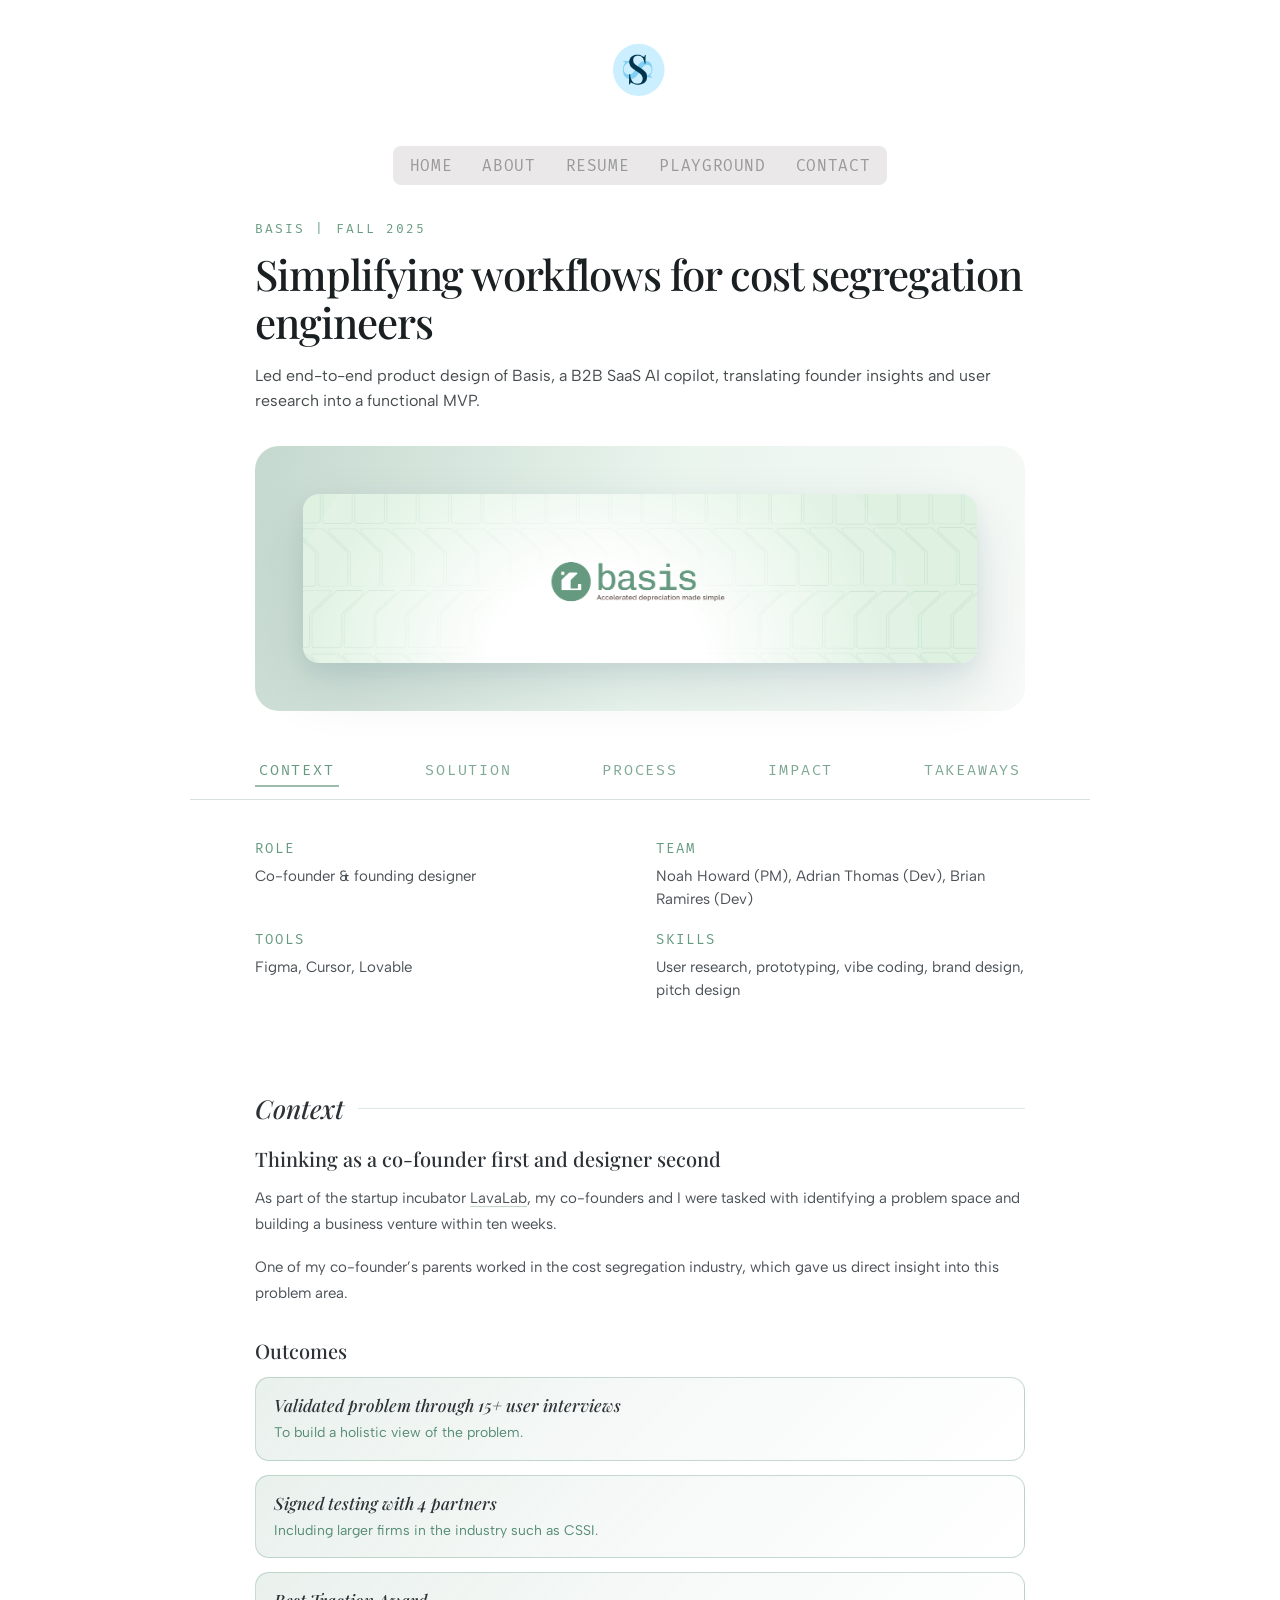
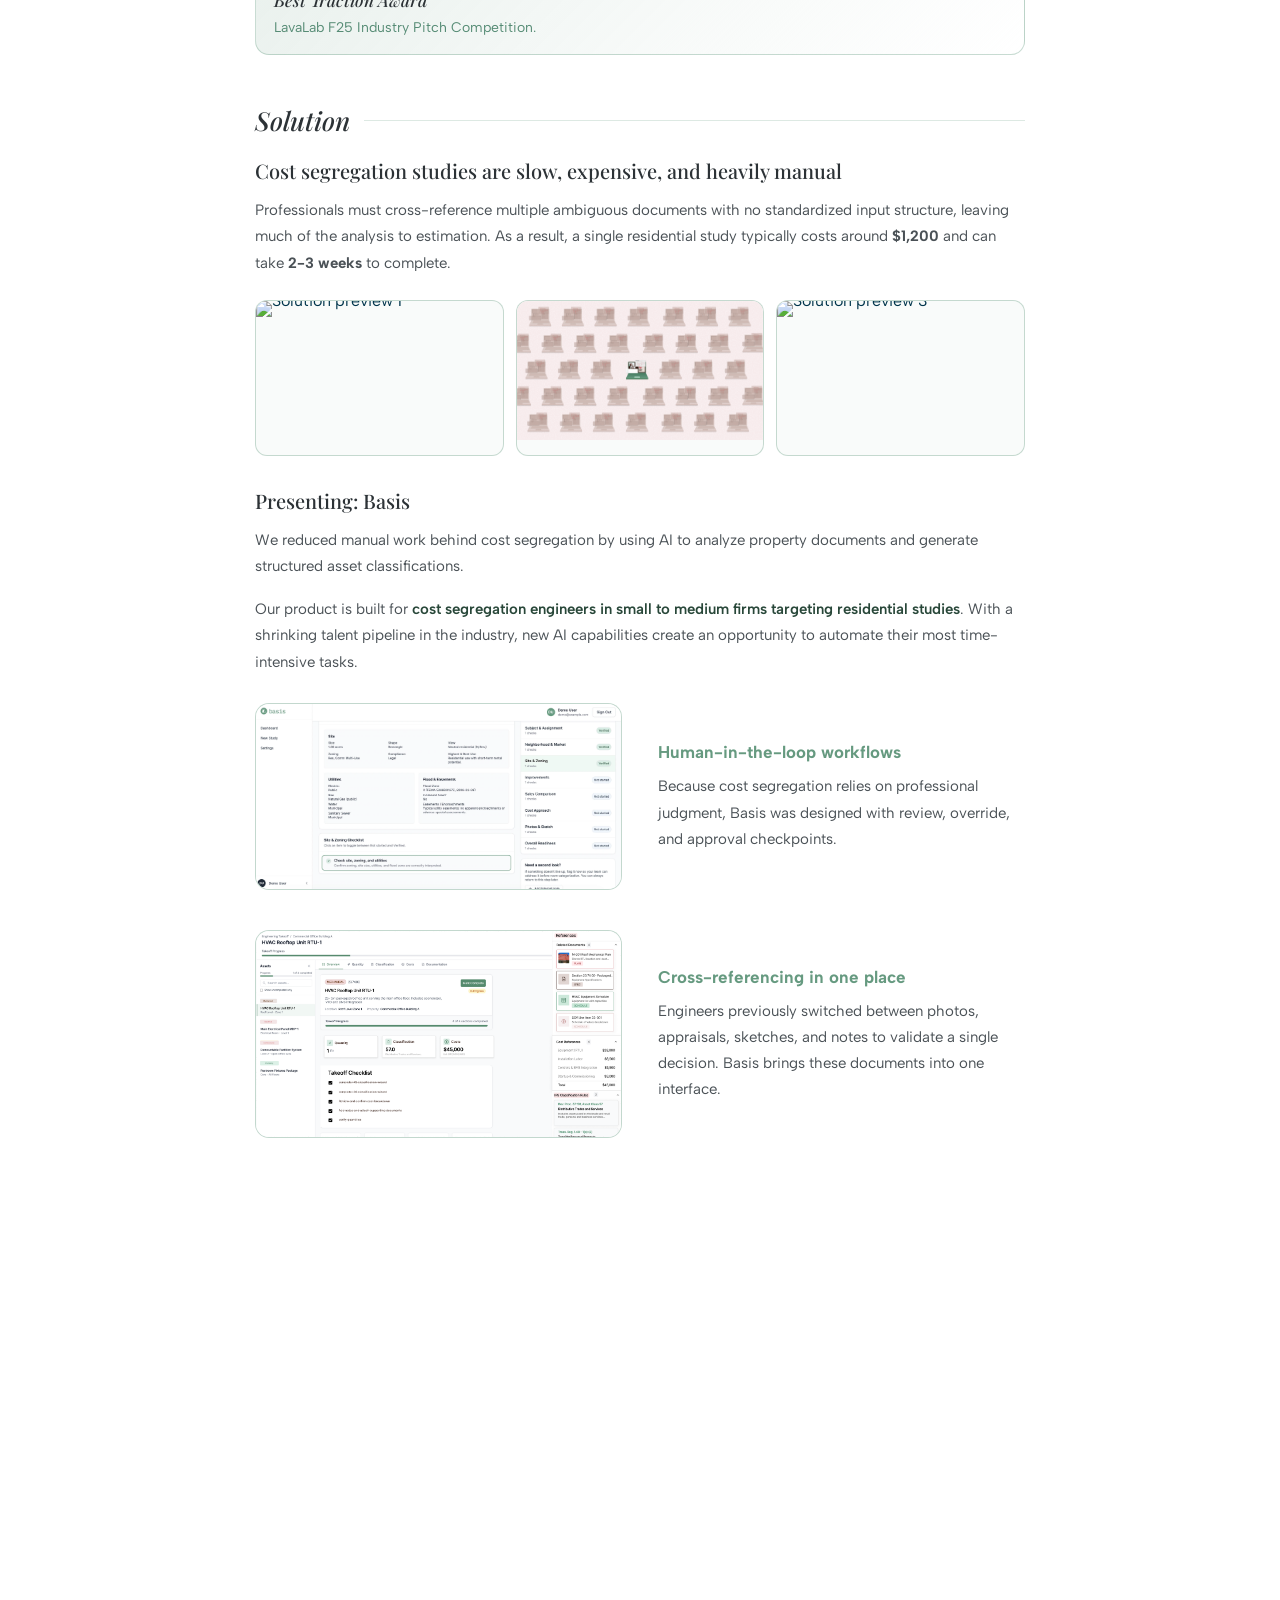
==== basis.html @ aa3fb0af "Basis case study updates: process timeline, Dave McGuire copy, nav layout - Refine Basis solution pr" ====
<!DOCTYPE html>
<html lang="en">
<head>
  <meta charset="UTF-8" />
  <meta name="viewport" content="width=device-width, initial-scale=1.0" />
  <script>(function(){try{if(localStorage.getItem('ss-theme')==='dark')document.documentElement.classList.add('theme-dark');}catch(e){}})();</script>
  <title>Basis - Case Study - Shreya Shanmugam</title>
  <link rel="icon" type="image/png" href="homepage%20images/SS-logo.png" />
  <link rel="preconnect" href="https://fonts.googleapis.com" />
  <link rel="preconnect" href="https://fonts.gstatic.com" crossorigin />
  <link href="https://fonts.googleapis.com/css2?family=Playfair+Display:ital,wght@0,400;0,500;1,400;1,500&family=Fira+Mono:wght@400;500&family=Albert+Sans:wght@400&display=swap" rel="stylesheet" />
  <link rel="stylesheet" href="styles.css" />
  <link rel="stylesheet" href="case-study-themes.css" />
  <link rel="stylesheet" href="dark-mode.css" />
  <style>
    /* Basis - Process section only (iteration compare + version timeline) */
    #process .basis-iter-kicker {
      font-family: 'Fira Mono', monospace;
      font-size: 11px;
      letter-spacing: 0.12em;
      text-transform: uppercase;
      color: #9a9a9a;
      margin: 0 0 12px;
    }
    #process .basis-iter-compare {
      margin: 20px 0 12px;
    }
    #process .basis-iter-col {
      min-width: 0;
    }
    #process .basis-iter-col--v1 {
      padding: 16px 16px 18px;
      border-radius: 14px;
      border: 1px solid var(--basis-green-border);
      background: rgba(102, 154, 128, 0.06);
      opacity: 0.94;
      filter: saturate(0.88);
    }
    #process .basis-iter-col--broke {
      padding: 16px 16px 18px;
      border-radius: 14px;
      border: 1px solid var(--basis-green-border);
      background: linear-gradient(180deg, #fff 0%, rgba(102, 154, 128, 0.05) 100%);
    }
    #process .basis-process-intro-pair {
      margin: 1.25em auto 0;
      max-width: 920px;
    }
    #process .basis-process-intro-pair__row {
      display: flex;
      flex-wrap: wrap;
      justify-content: center;
      align-items: flex-start;
      gap: 14px 18px;
    }
    #process .basis-process-intro-pair__row .case-figure {
      flex: 1 1 240px;
      min-width: min(100%, 220px);
      margin: 0;
    }
    #process .basis-process-intro-pair__row .case-figure--intro-zoom {
      flex: 0.9 1 300px;
      max-width: 48%;
    }
    #process .basis-process-intro-pair__row .case-figure--intro-workflow {
      flex: 1.15 1 320px;
      max-width: 52%;
    }
    #process .basis-process-intro-pair__row .case-figure-frame {
      margin: 0 auto;
    }
    #process .basis-process-intro-pair__row .case-figure--intro-zoom .case-figure-img {
      max-height: min(340px, 42vw);
      width: 100%;
      height: auto;
      object-fit: contain;
    }
    #process .basis-process-intro-pair__row .case-figure--intro-workflow .case-figure-frame {
      border: none;
      background: transparent;
      padding: 0;
      border-radius: 12px;
      overflow: hidden;
    }
    #process .basis-process-intro-pair__row .case-figure--intro-workflow .case-figure-img {
      display: block;
      width: 100%;
      height: auto;
      border-radius: 12px;
      vertical-align: top;
    }
    @media (max-width: 640px) {
      #process .basis-process-intro-pair__row .case-figure--intro-zoom,
      #process .basis-process-intro-pair__row .case-figure--intro-workflow {
        max-width: 100%;
        flex: 1 1 100%;
      }
    }
    #process .basis-iter-stack {
      display: flex;
      flex-direction: row;
      flex-wrap: wrap;
      gap: 8px;
      margin-bottom: 10px;
      justify-content: center;
      align-items: center;
    }
    #process .basis-iter-stack img {
      flex: 1 1 0;
      min-width: 0;
      max-width: calc(33.333% - 6px);
      max-height: 200px;
      width: auto;
      height: auto;
      object-fit: contain;
      display: block;
      border-radius: 10px;
      border: 1px solid rgba(0, 53, 76, 0.12);
    }
    @media (max-width: 520px) {
      #process .basis-iter-stack img {
        max-width: 100%;
        flex: 1 1 100%;
      }
    }
    #process .basis-process-highlight {
      margin: 1.1em 0;
      padding: 16px 18px;
      border: 1px solid var(--basis-green-border);
      border-radius: 12px;
      background: rgba(102, 154, 128, 0.09);
      font-weight: 500;
      color: #00354c;
    }
    html.theme-dark #process .basis-process-highlight {
      background: rgba(102, 154, 128, 0.12);
      color: #e4eaee;
      border-color: rgba(122, 184, 154, 0.35);
    }
    #process .basis-iter-col .case-caption {
      margin-top: 0;
    }
    #process .basis-proc-timeline {
      --tl-dot: 10px;
      --tl-gutter: 2.75rem;
      list-style: none;
      margin: 1.35em 0 0.5em;
      padding: 0.35em 0;
      position: relative;
    }
    #process .basis-proc-timeline::before {
      content: '';
      position: absolute;
      left: 15px;
      top: 0;
      bottom: 0;
      width: 2px;
      margin-left: -1px;
      border-radius: 2px;
      background: linear-gradient(
        180deg,
        rgba(102, 154, 128, 0.35) 0%,
        rgba(102, 154, 128, 0.65) 50%,
        rgba(102, 154, 128, 0.35) 100%
      );
      z-index: 0;
    }
    #process .basis-proc-timeline__labels-row {
      display: flex;
      flex-direction: row;
      justify-content: flex-start;
      align-items: center;
      gap: 8px;
      width: auto;
      max-width: 100%;
    }
    #process .basis-proc-timeline__thumb {
      width: 120px;
      height: 56px;
      border-radius: 8px;
      object-fit: cover;
      object-position: center center;
      border: 1px solid rgba(0, 53, 76, 0.12);
      flex-shrink: 0;
      background: rgba(0, 53, 76, 0.04);
    }
    #process .basis-proc-timeline__item--final .basis-proc-timeline__thumb {
      border-color: rgba(102, 154, 128, 0.45);
    }
    #process .basis-proc-timeline__item {
      position: relative;
      display: flex;
      flex-direction: row;
      align-items: flex-start;
      gap: 12px;
      padding: 0 0 1.45em var(--tl-gutter);
      margin: 0;
    }
    #process .basis-proc-timeline__item:last-child {
      padding-bottom: 0;
    }
    #process .basis-proc-timeline__item::before {
      content: '';
      position: absolute;
      left: 11px;
      top: 2rem;
      width: var(--tl-dot);
      height: var(--tl-dot);
      border-radius: 50%;
      background: var(--basis-green);
      border: 2px solid rgba(255, 255, 255, 0.95);
      box-shadow: 0 0 0 1px rgba(102, 154, 128, 0.35);
      z-index: 1;
    }
    #process .basis-proc-timeline__item--final::before {
      box-shadow: 0 0 0 3px rgba(102, 154, 128, 0.28);
    }
    #process .basis-proc-timeline__badge {
      flex: 0 0 auto;
      min-width: 2.65rem;
      text-align: center;
      padding: 5px 8px;
      border-radius: 999px;
      font-family: 'Fira Mono', monospace;
      font-size: 10px;
      letter-spacing: 0.08em;
      text-transform: uppercase;
      color: #6a7a82;
      background: rgba(0, 53, 76, 0.06);
      border: 1px solid rgba(0, 53, 76, 0.1);
      margin-top: 0;
    }
    #process .basis-proc-timeline__item--final .basis-proc-timeline__badge {
      color: #fff;
      background: var(--basis-green);
      border-color: var(--basis-green-dark);
    }
    #process .basis-proc-timeline__main {
      flex: 1;
      min-width: 0;
      display: flex;
      flex-direction: column;
      gap: 0.55em;
    }
    #process .basis-proc-timeline__body {
      min-width: 0;
      padding-top: 0;
    }
    #process .basis-proc-timeline__title {
      font-family: 'Playfair Display', Georgia, serif;
      font-weight: 500;
      font-size: 17px;
      line-height: 1.35;
      color: #00354c;
      margin: 0 0 0.4em;
    }
    #process .basis-proc-timeline__text {
      font-family: 'Albert Sans', system-ui, sans-serif;
      font-size: 14px;
      line-height: 1.6;
      color: rgba(44, 50, 54, 0.78);
      margin: 0;
    }
    #process .basis-research-split {
      display: grid;
      grid-template-columns: minmax(0, 1fr) minmax(200px, 380px);
      gap: 24px 32px;
      align-items: start;
      margin: 1.15em 0 0;
    }
    #process .basis-research-split__text .case-p:last-child {
      margin-bottom: 0;
    }
    #process .basis-research-split__media {
      min-width: 0;
    }
    #process .basis-research-split__media .case-figure-frame {
      margin: 0;
      max-width: 100%;
    }
    #process .basis-research-split__media .case-figure-img {
      width: 100%;
      max-height: 260px;
      height: auto;
      object-fit: contain;
      object-position: center top;
    }
    #process .basis-research-split__media .case-caption {
      margin-top: 10px;
    }
    @media (max-width: 720px) {
      #process .basis-research-split {
        grid-template-columns: 1fr;
      }
      #process .basis-research-split__media .case-figure-img {
        max-height: 220px;
      }
    }
    html.theme-dark #process .basis-iter-col--v1 {
      background: rgba(102, 154, 128, 0.1);
      filter: saturate(0.75);
    }
    html.theme-dark #process .basis-iter-col--broke {
      background: linear-gradient(180deg, #1a252e 0%, rgba(102, 154, 128, 0.08) 100%);
    }
    html.theme-dark #process .basis-proc-timeline__title {
      color: #e4eaee;
    }
    html.theme-dark #process .basis-proc-timeline__text {
      color: #a8b4bd;
    }
    html.theme-dark #process .basis-proc-timeline__badge {
      color: #a8b4bd;
      background: rgba(255, 255, 255, 0.06);
      border-color: rgba(255, 255, 255, 0.12);
    }
    html.theme-dark #process .basis-proc-timeline__item--final .basis-proc-timeline__badge {
      color: #0d1f14;
      background: #6b9d7e;
      border-color: #5a8a6c;
    }
    html.theme-dark #process .basis-proc-timeline__thumb {
      border-color: rgba(255, 255, 255, 0.15);
      background: rgba(255, 255, 255, 0.05);
    }
    html.theme-dark #process .basis-process-intro-pair__row .case-figure--intro-workflow .case-figure-frame {
      background: transparent;
    }
    @media (max-width: 900px) {
      #process .basis-proc-timeline {
        --tl-gutter: 2.35rem;
      }
    }
  </style>
</head>
<body class="page-case-study">

  <div id="mainPage">
    <div class="page">
      <header class="case-header">
        <div class="case-header-inner">
          <a href="index.html" class="case-home-logo" aria-label="Home">
            <img src="homepage%20images/SS-logo.png" alt="" width="87" height="89" />
          </a>
          <div class="nav-wrap">
            <nav class="pill" role="navigation" aria-label="Primary">
              <a class="nav-item" href="index.html"><span class="nav-fill" aria-hidden="true"></span><span class="nav-label">HOME</span></a>
              <a class="nav-item" href="about.html"><span class="nav-fill" aria-hidden="true"></span><span class="nav-label">ABOUT</span></a>
              <a class="nav-item" href="https://drive.google.com/file/d/1TNBHyqTxSHUOm1lDEhAfM9xkJUtxOBr_/view?usp=sharing" target="_blank" rel="noopener noreferrer"><span class="nav-fill" aria-hidden="true"></span><span class="nav-label">RESUME</span></a>
              <a class="nav-item" href="playground.html"><span class="nav-fill" aria-hidden="true"></span><span class="nav-label">PLAYGROUND</span></a>
              <a class="nav-item" href="#site-footer"><span class="nav-fill" aria-hidden="true"></span><span class="nav-label">CONTACT</span></a>
            </nav>
          </div>
        </div>
      </header>

      <div id="page-body">

      <section class="case-hero case-hero--banner" data-reveal>
        <div class="case-hero-copy">
          <p class="case-eyebrow">Basis | Fall 2025</p>
          <h1 class="case-title">Simplifying workflows for cost segregation engineers</h1>
          <p class="case-lede">
            Led end-to-end product design of Basis, a B2B SaaS AI copilot, translating founder insights and user research into a functional MVP.
          </p>
        </div>
        <div class="case-hero-plate">
          <div class="case-hero-media">
            <img src="basis-images/Banner.png" alt="" class="case-hero-img" />
          </div>
        </div>
      </section>

      <nav class="case-subnav" aria-label="Case study sections">
        <div class="case-subnav-inner">
          <a href="#context">Context</a>
          <a href="#solution">Solution</a>
          <a href="#process">Process</a>
          <a href="#impact">Impact</a>
          <a href="#takeaways">Takeaways</a>
        </div>
      </nav>

      <main class="case-main">
        <div class="case-meta-grid" data-reveal>
          <div class="case-meta-block">
            <h2 class="case-meta-label">Role</h2>
            <p class="case-meta-value">Co-founder &amp; founding designer</p>
          </div>
          <div class="case-meta-block">
            <h2 class="case-meta-label">Team</h2>
            <p class="case-meta-value">Noah Howard (PM), Adrian Thomas (Dev), Brian Ramires (Dev)</p>
          </div>
          <div class="case-meta-block">
            <h2 class="case-meta-label">Tools</h2>
            <p class="case-meta-value">Figma, Cursor, Lovable</p>
          </div>
          <div class="case-meta-block">
            <h2 class="case-meta-label">Skills</h2>
            <p class="case-meta-value">User research, prototyping, vibe coding, brand design, pitch design</p>
          </div>
        </div>

        <article class="case-article">
          <section id="context" class="case-section case-anchor" data-reveal>
            <h2 class="case-h2">Context</h2>
            <h3 class="case-h3">Thinking as a co-founder first and designer second</h3>
            <p class="case-p">
              As part of the startup incubator <a class="case-inline-link" href="https://usclavalab.org/" target="_blank" rel="noopener noreferrer">LavaLab</a>, my co-founders and I were tasked with identifying a problem space and building a business venture within ten weeks.
            </p>
            <p class="case-p">
              One of my co-founder&rsquo;s parents worked in the cost segregation industry, which gave us direct insight into this problem area.
            </p>

            <h3 class="case-h3 case-h3--spaced">Outcomes</h3>
            <ul class="case-outcome-list">
              <li class="case-outcome-item">
                <span class="case-outcome-title">Validated problem through 15+ user interviews</span>
                <span class="case-outcome-sub">To build a holistic view of the problem.</span>
              </li>
              <li class="case-outcome-item">
                <span class="case-outcome-title">Signed testing with 4 partners</span>
                <span class="case-outcome-sub">Including larger firms in the industry such as CSSI.</span>
              </li>
              <li class="case-outcome-item">
                <span class="case-outcome-title">Best Traction Award</span>
                <span class="case-outcome-sub">LavaLab F25 Industry Pitch Competition.</span>
              </li>
            </ul>
          </section>

          <section id="solution" class="case-section case-anchor" data-reveal>
            <h2 class="case-h2">Solution</h2>
            <h3 class="case-h3">Cost segregation studies are slow, expensive, and heavily manual</h3>
            <p class="case-p">
              Professionals must cross-reference multiple ambiguous documents with no standardized input structure, leaving much of the analysis to estimation. As a result, a single residential study typically costs around <strong>$1,200</strong> and can take <strong>2-3 weeks</strong> to complete.
            </p>

            <div class="case-solution-preview-strip" data-reveal>
              <div class="case-solution-preview-cell">
                <img src="basis-images/Solution%20Previw1.png" alt="Solution preview 1" loading="lazy" width="800" height="500" />
              </div>
              <div class="case-solution-preview-cell">
                <img src="basis-images/Solution%20Preview%202.png" alt="Solution preview 2" loading="lazy" width="800" height="500" />
              </div>
              <div class="case-solution-preview-cell">
                <img src="basis-images/Solution%20Preview%203.png" alt="Solution preview 3" loading="lazy" width="800" height="500" />
              </div>
            </div>

            <h3 class="case-h3 case-h3--spaced case-h3--roman">Presenting: Basis</h3>
            <div class="case-presenting">
            <p class="case-p">
              We reduced manual work behind cost segregation by using AI to analyze property documents and generate structured asset classifications.
            </p>
            <p class="case-p">
              Our product is built for <span class="case-text-accent">cost segregation engineers in small to medium firms targeting residential studies</span>. With a shrinking talent pipeline in the industry, new AI capabilities create an opportunity to automate their most time-intensive tasks.
            </p>
            </div>

            <div class="case-solution-features">
              <div class="case-feature case-feature--media-left" data-reveal>
                <div class="case-feature-media">
                  <div class="case-feature-shot">
                    <img src="basis-images/Feature1.webp" alt="Human-in-the-loop workflows" loading="lazy" width="900" height="700" />
                  </div>
                </div>
                <div class="case-feature-copy">
                  <h4 class="case-feature-title">Human-in-the-loop workflows</h4>
                  <p class="case-p">Because cost segregation relies on professional judgment, Basis was designed with review, override, and approval checkpoints.</p>
                </div>
              </div>

              <div class="case-feature case-feature--media-left" data-reveal>
                <div class="case-feature-media">
                  <div class="case-feature-shot">
                    <img src="basis-images/Feature%202.png" alt="Cross-referencing in one place" loading="lazy" width="900" height="700" />
                  </div>
                </div>
                <div class="case-feature-copy">
                  <h4 class="case-feature-title">Cross-referencing in one place</h4>
                  <p class="case-p">Engineers previously switched between photos, appraisals, sketches, and notes to validate a single decision. Basis brings these documents into one interface.</p>
                </div>
              </div>

              <div class="case-feature case-feature--media-left" data-reveal>
                <div class="case-feature-media">
                  <div class="case-feature-shot">
                    <img src="basis-images/Feature%203.png" alt="Automating redundant tasks" loading="lazy" width="900" height="700" />
                  </div>
                </div>
                <div class="case-feature-copy">
                  <h4 class="case-feature-title">Automating redundant tasks</h4>
                  <p class="case-p">Basis automates repetitive tasks like extracting information, classifying rooms and organizing evidence so engineers can focus on higher-value judgment calls.</p>
                </div>
              </div>
            </div>
          </section>

          <section id="process" class="case-section case-anchor" data-reveal>
            <h2 class="case-h2">Process</h2>

            <h3 class="case-h3">Starting with what we didn&rsquo;t know</h3>
            <p class="case-p">
              None of us had a background in cost segregation. Before designing anything, we had to become fluent in how the industry actually worked - the stages, the stakeholders, the regulations, and where professionals spent their time.
            </p>
            <p class="case-p">
              We interviewed almost every person in the workflow: retired cost segregation specialists, practicing engineers, people whose full-time job is organizing property photos, sales leaders, podcast hosts for the industry, and CEOs of both small-to-medium and medium-to-large firms. We even interviewed construction engineers when cost segregation specialists were hard to find - their perspective helped us understand the broader physical context of what was being analyzed.
            </p>
            <p class="case-p basis-process-highlight">
              One thing that surprised us early: there are people whose entire job is sitting and manually organizing property photos and matching them to asset classifications. We assumed this was something that could be easily automated. We were surprised it hadn&rsquo;t been already.
            </p>

            <div class="basis-process-intro-pair" data-reveal>
              <div class="basis-process-intro-pair__row">
                <figure class="case-figure case-figure--intro-zoom">
                  <div class="case-figure-frame">
                    <img class="case-figure-img" src="basis-images/Process1-zoom.png" alt="User interview with a retired cost segregation specialist" loading="lazy" width="900" height="700" />
                  </div>
                  <figcaption class="case-caption">A user interview with a retired cost segregation specialist - one of 15+ conversations that shaped our understanding of the workflow.</figcaption>
                </figure>
                <figure class="case-figure case-figure--intro-workflow">
                  <div class="case-figure-frame case-figure-frame--process-pair">
                    <img class="case-figure-img" src="basis-images/Process-workflow.png" alt="Mapping the full cost segregation workflow" loading="lazy" width="1200" height="675" />
                  </div>
                  <figcaption class="case-caption">Mapping the full cost segregation workflow. The analysis phase emerged as the critical leverage point.</figcaption>
                </figure>
              </div>
            </div>

            <h3 class="case-h3 case-h3--spaced">Our first assumption was wrong</h3>
            <p class="case-p">
              Before talking to enough users, we built our first prototype around a simple assumption: upload the documents, and AI generates a complete cost segregation report. No human involvement needed.
            </p>

            <div class="case-building-split basis-iter-compare" data-reveal>
              <div class="basis-iter-col basis-iter-col--v1">
                <p class="basis-iter-kicker">V1 - first assumption</p>
                <div class="basis-iter-stack">
                  <img src="basis-images/AI1.png" alt="Early prototype screen 1" loading="lazy" width="800" height="600" />
                  <img src="basis-images/AI2.png" alt="Early prototype screen 2" loading="lazy" width="800" height="600" />
                  <img src="basis-images/AI3.png" alt="Early prototype screen 3" loading="lazy" width="800" height="600" />
                </div>
                <p class="case-caption">Upload documents &rarr; AI generates full report. No human in the loop.</p>
              </div>
              <div class="basis-iter-col basis-iter-col--broke">
                <p class="basis-iter-kicker">Where it broke</p>
                <div class="basis-iter-text">
                  <p class="case-p">
                    When we showed this to Dave McGuire, company owner at McGuire and Sponsor, his response was immediate: &ldquo;It doesn&rsquo;t work like that.&rdquo; Cost segregation requires professional judgment on factors AI can&rsquo;t assess - the state the property is in, its age, local tax code nuances, and dozens of small decisions that only experienced engineers can make. Technically, a license is required to sign off on a cost segregation study. AI cannot do that.
                  </p>
                </div>
              </div>
            </div>

            <p class="case-p">
              This wasn&rsquo;t a small pivot. It meant rethinking the entire information architecture from scratch.
            </p>

            <h3 class="case-h3 case-h3--spaced">Finding the right balance</h3>
            <p class="case-p">
              We didn&rsquo;t swing to fully manual - we kept leaning on AI but had to add more and more human checkpoints as we learned where the gaps were. Each round of testing with real users revealed another step that required professional judgment, and we built around those moments rather than trying to automate past them.
            </p>
            <p class="case-p">
              The turning point came when we realized the core problem wasn&rsquo;t speed - it was <em>confidence</em>. Engineers needed to be able to trace every AI output back to source documentation and defend it. Faster analysis meant nothing if it couldn&rsquo;t be verified.
            </p>

            <ul class="basis-proc-timeline" role="list" data-reveal>
              <li class="basis-proc-timeline__item">
                <div class="basis-proc-timeline__main">
                  <div class="basis-proc-timeline__labels-row">
                    <span class="basis-proc-timeline__badge">V1</span>
                    <img class="basis-proc-timeline__thumb" src="basis-images/thumbnail-1.png" alt="" width="120" height="56" loading="lazy" />
                  </div>
                  <div class="basis-proc-timeline__body">
                    <p class="basis-proc-timeline__title">Full AI automation</p>
                    <p class="basis-proc-timeline__text">Upload documents, AI generates complete report. We showed it to Dave McGuire at McGuire and Sponsor—immediately invalidated. The workflow has too many judgment calls for AI to handle alone.</p>
                  </div>
                </div>
              </li>
              <li class="basis-proc-timeline__item">
                <div class="basis-proc-timeline__main">
                  <div class="basis-proc-timeline__labels-row">
                    <span class="basis-proc-timeline__badge">V2</span>
                    <img class="basis-proc-timeline__thumb" src="basis-images/thumbnail-2.png" alt="" width="120" height="56" loading="lazy" />
                  </div>
                  <div class="basis-proc-timeline__body">
                    <p class="basis-proc-timeline__title">Adding human checkpoints</p>
                    <p class="basis-proc-timeline__text">Introduced review and override steps after AI analysis. Engineers could adjust values and flag issues. Still too AI-dependent in the classification phase.</p>
                  </div>
                </div>
              </li>
              <li class="basis-proc-timeline__item">
                <div class="basis-proc-timeline__main">
                  <div class="basis-proc-timeline__labels-row">
                    <span class="basis-proc-timeline__badge">V3</span>
                    <img class="basis-proc-timeline__thumb" src="basis-images/thumbnail-3.png" alt="" width="120" height="56" loading="lazy" />
                  </div>
                  <div class="basis-proc-timeline__body">
                    <p class="basis-proc-timeline__title">Cross-referencing in one place</p>
                    <p class="basis-proc-timeline__text">Brought source documents - photos, appraisals, floor plans - into the same interface as the AI output. Engineers could now verify classifications without switching between tools.</p>
                  </div>
                </div>
              </li>
              <li class="basis-proc-timeline__item basis-proc-timeline__item--final">
                <div class="basis-proc-timeline__main">
                  <div class="basis-proc-timeline__labels-row">
                    <span class="basis-proc-timeline__badge">Final</span>
                    <img class="basis-proc-timeline__thumb" src="basis-images/Feature1.webp" alt="" width="120" height="56" loading="lazy" />
                  </div>
                  <div class="basis-proc-timeline__body">
                    <p class="basis-proc-timeline__title">Human-in-the-loop throughout</p>
                    <p class="basis-proc-timeline__text">Review, override, and sign-off checkpoints at every major stage. AI handles extraction and classification; engineers handle judgment, verification, and final approval.</p>
                  </div>
                </div>
              </li>
            </ul>

            <h3 class="case-h3 case-h3--spaced">Research in the room</h3>

            <div class="basis-research-split" data-reveal>
              <div class="basis-research-split__text">
                <p class="case-p">
                  One of our most valuable sessions was a Zoom call with Dave McGuire, company owner at McGuire and Sponsor. He gave us candid feedback on the prototype—what would and wouldn&rsquo;t fly in a real cost segregation workflow, and why &ldquo;AI does it all&rdquo; broke down the moment you tried to defend the output to a client or an auditor. Hearing that from someone who runs the business day to day did more to sharpen our direction than any internal critique.
                </p>
              </div>
              <div class="basis-research-split__media">
                <figure class="case-figure">
                  <div class="case-figure-frame">
                    <img class="case-figure-img" src="basis-images/research-in-the-room.png" alt="Dave McGuire of McGuire and Sponsor on a Zoom call giving feedback on an early Basis prototype" loading="lazy" width="1400" height="900" />
                  </div>
                  <figcaption class="case-caption">Dave McGuire, company owner at McGuire and Sponsor, walking through feedback on our prototype over Zoom—one of the sessions that reshaped our understanding of the problem.</figcaption>
                </figure>
              </div>
            </div>
          </section>

          <section id="impact" class="case-section case-anchor" data-reveal>
            <h2 class="case-h2">Impact</h2>
            <h3 class="case-h3">Shipping my first product as a founding designer</h3>
            <p class="case-p">
              In just <strong>six weeks</strong>, we launched the first version of Basis and validated demand for AI-assisted cost segregation tools. Early traction and industry feedback led to <strong>Best Traction at LavaLab&rsquo;s Fall 2025 Industry Pitch Competition</strong>.
            </p>
            <div class="case-deck-wrap">
              <a class="case-deck-btn" href="https://www.figma.com/proto/gXwEi7JwVgPp2HYtYaGySx/Design-and-PM?node-id=1525-40410&amp;t=dgpC8MAx9GHU3TxD-1&amp;scaling=min-zoom&amp;content-scaling=fixed&amp;page-id=1525%3A39996&amp;starting-point-node-id=1525%3A74061" target="_blank" rel="noopener noreferrer">View the final pitch deck</a>
            </div>

            <div class="case-impact-gallery" data-reveal>
              <figure class="case-figure case-figure--impact">
                <div class="case-figure-frame case-figure-frame--impact-fill">
                  <img class="case-figure-img case-figure-img--impact-cover" src="basis-images/Impact1.JPEG" alt="" loading="lazy" width="800" height="600" />
                </div>
              </figure>
              <figure class="case-figure case-figure--impact">
                <div class="case-figure-frame case-figure-frame--impact-fill">
                  <img class="case-figure-img case-figure-img--impact-cover" src="basis-images/Impact2.JPG" alt="" loading="lazy" width="800" height="600" />
                </div>
              </figure>
              <figure class="case-figure case-figure--impact">
                <div class="case-figure-frame case-figure-frame--impact-fill">
                  <img class="case-figure-img case-figure-img--impact-cover" src="basis-images/Impact3.webp" alt="" loading="lazy" width="800" height="600" />
                </div>
              </figure>
            </div>
          </section>

          <section id="takeaways" class="case-section case-anchor" data-reveal>
            <h2 class="case-h2">Key takeaways</h2>
            <div class="case-takeaways">
              <details class="case-details">
                <summary>Design around a moment of need</summary>
                <div class="case-details__body">
                  <p class="case-p">The most meaningful impact came from focusing on the exact moment engineers lose confidence- when analysis outputs need to be validated and defended. Designing around that moment clarified what actually mattered and what didn’t.</p>
                </div>
              </details>
              <details class="case-details">
                <summary>Ship fast and iterate faster</summary>
                <div class="case-details__body">
                  <p class="case-p">Short cycles with real users surfaced what slide decks couldn&rsquo;t. Losing a design partner hurt, but it sharpened how we framed partnerships. Continuous iteration >>> Perfect first draft.</p>
                </div>
              </details>
              <details class="case-details">
                <summary>Brand and pitch matter more than you think</summary>
                <div class="case-details__body">
                  <p class="case-p"> In a conservative, regulated space, how you explain the product is as important as what it does. Midway through the project, we revisited our branding and positioning - and saw an immediate shift in how people reacted. Clearer language, consistent visual motifs, and a more restrained tone made the product feel more credible, easier to understand.</p>
                </div>
              </details>
            </div>
          </section>

          <section class="case-more" data-reveal>
            <h2 class="case-h2 case-h2--rule">More case studies</h2>
            <p class="case-p">
              <a class="case-inline-link case-back-link" href="index.html">Back to homepage</a>
            </p>
            <div class="case-more-logos">
              <a class="case-more-tile" href="neo.html" data-more-desc="Neoboard - edtech productivity platform; product design internship work.">
                <span class="case-more-squircle"><img class="case-more-logo" src="Case%20study%20logos/neoboardapp_logo.jpeg" alt="Neoboard" width="200" height="200" loading="lazy" /></span>
                <span class="case-more-popover" role="tooltip"></span>
              </a>
              <a class="case-more-tile" href="flyfearless.html" data-more-desc="Fly Fearless Unlimited - mental health startup website redesign.">
                <span class="case-more-squircle"><img class="case-more-logo" src="Case%20study%20logos/images.png" alt="Fly Fearless Unlimited" width="200" height="200" loading="lazy" /></span>
                <span class="case-more-popover" role="tooltip"></span>
              </a>
              <a class="case-more-tile" href="spotify.html" data-more-desc="Spotify customisable widgets - design challenge on the homepage.">
                <span class="case-more-squircle case-more-squircle--cover"><img class="case-more-logo" src="Case%20study%20logos/spotify%20logo.webp" alt="Spotify" width="200" height="200" loading="lazy" /></span>
                <span class="case-more-popover" role="tooltip"></span>
              </a>
            </div>
          </section>
        </article>
      </main>

      <footer id="site-footer" data-reveal>
        <div class="footer-left">
          <span class="footer-tagline">Let's connect!</span>
          <div class="footer-icons">
            <a class="footer-icon-mail" href="mailto:shreya.shanmugam25@gmail.com" aria-label="Email">
              <svg width="15" height="11" viewBox="0 0 15 11" fill="none">
                <rect x="0.5" y="0.5" width="14" height="10" rx="1" stroke="currentColor" stroke-width="1"/>
                <path d="M0.5 1.5L7.5 6.5L14.5 1.5" stroke="currentColor" stroke-width="1"/>
              </svg>
            </a>
            <a class="footer-icon-li" href="https://www.linkedin.com/in/shreyaa-shanmugam" target="_blank" rel="noopener" aria-label="LinkedIn">in</a>
          </div>
        </div>
        <div class="footer-copy-col">
          <span class="footer-copy">&copy; Shreya Shanmugam 2026</span>
          <span class="footer-attribution">Made with Claude, Cursor and <span class="footer-attribution-emoji">☕︎</span></span>
        </div>
      </footer>
      </div>
    </div>
  </div>

  <script src="case-study.js"></script>
  <script src="nav.js"></script>
</body>
</html>
---- styles.css ----
/* ── Reset ───────────────────────────────── */
*, *::before, *::after { margin: 0; padding: 0; box-sizing: border-box; }
html { scroll-behavior: smooth; }
body {
  font-family: 'Albert Sans', system-ui, sans-serif;
  background: #fff;
  color: #00354c;
  overflow-x: hidden;
}

/* Basis case study accent (swap hex when you have final brand green) */
:root {
  --basis-green: #669a80;
  --basis-green-dark: #284739;
  --basis-green-soft: rgba(102, 154, 128, 0.14);
  --basis-green-border: rgba(102, 154, 128, 0.35);

  /* Site design system (portfolio + shared UI) */
  --ds-navy: #00354c;
  --ds-navy-08: rgba(0, 53, 76, 0.08);
  --ds-navy-12: rgba(0, 53, 76, 0.12);
  --ds-navy-14: rgba(0, 53, 76, 0.14);
  --ds-sky: #caeefe;
  --ds-sky-tint: #ecf6fa;
  --ds-muted: #9a9a9a;
  --ds-heading: #2c3236;
  --ds-body-muted: rgba(44, 50, 54, 0.82);
  --ds-surface: #ffffff;
  --ds-card-hover: #e4e4e3;
  --ds-tag-bg: #ffffff;
  --ds-tag-fg: var(--ds-navy);
  --ds-tag-border: var(--ds-navy-08);
}

/* ── Animation overlay ───────────────────── */
#animScreen {
  position: fixed; inset: 0;
  display: flex; align-items: center; justify-content: center;
  background: #fff; z-index: 500;
  transition: opacity 0.7s ease;
}
#animScreen.out { opacity: 0; pointer-events: none; }

.hero-name {
  font-family: 'Playfair Display', Georgia, serif;
  font-weight: 500; font-style: normal;
  font-size: clamp(38px, 7.2vw, 110px);
  letter-spacing: -0.02em; line-height: 1.02;
  color: #00354c; white-space: normal;
  display: block;
  text-align: center;
}
.ch       { display: inline-block; }
.ch-s     { display: inline-block; }
.ch-space { display: inline-block; width: 0.5em; }

.cursor {
  display: inline-block;
  width: max(2px, 0.03em); height: 0.82em;
  background: #00354c; margin-left: 2px;
  vertical-align: baseline; position: relative; top: 0.05em;
  flex-shrink: 0; animation: blink 0.75s step-end infinite;
  transition: opacity 0.3s ease;
}
.cursor.off { opacity: 0; animation: none; }
@keyframes blink { 0%,100%{opacity:1} 50%{opacity:0} }

/* ── Main page ───────────────────────────── */
#mainPage { opacity: 0; transition: opacity 0.7s ease; }
#mainPage.show { opacity: 1; }

/* PJAX: only swap content below header; optional crossfade */
#page-body {
  transition: opacity 0.28s ease;
}
#page-body.is-pjax-swapping {
  opacity: 0.35;
}

/* ── Page wrapper (1512px reference width) ── */
.page {
  width: 100%;
  max-width: 1512px;
  margin: 0 auto;
  position: relative;
}

/* ── NAV PILL ────────────────────────────────
   Figma: left 583px / width 364px / top 40px
   bg #eae8e8 / rounded 6px / px 8px
─────────────────────────────────────────── */
.nav-wrap {
  display: flex;
  justify-content: center;
  padding: 40px 0 0;
  width: 100%;
  max-width: 100%;
  min-width: 0;
  box-sizing: border-box;
}
nav.pill {
  display: flex;
  align-items: center;
  flex-wrap: wrap;
  justify-content: center;
  background: #eae8e8;
  border-radius: 8px;
  padding: 2px;
  position: relative;
  max-width: 100%;
  box-sizing: border-box;
}
/* Sliding highlight (JS positions .nav-pill-indicator to match .nav-item.active) */
.nav-pill-indicator {
  position: absolute;
  left: 0;
  top: 0;
  z-index: 0;
  pointer-events: none;
  border-radius: 9px;
  background: #cbefff;
  border: 1px solid rgba(130, 178, 208, 0.55);
  box-sizing: border-box;
  opacity: 0;
  transition:
    left 0.38s cubic-bezier(0.25, 0.46, 0.45, 0.94),
    width 0.38s cubic-bezier(0.25, 0.46, 0.45, 0.94),
    height 0.38s cubic-bezier(0.25, 0.46, 0.45, 0.94),
    top 0.38s cubic-bezier(0.25, 0.46, 0.45, 0.94),
    opacity 0.2s ease;
  will-change: left, width, height, top;
}
nav.pill .nav-item {
  font-family: 'Fira Mono', monospace;
  font-size: 16px;
  letter-spacing: 0.04em;
  color: #9a9a9a;
  padding: 7px 14px;
  border-radius: 9px;
  cursor: pointer;
  text-decoration: none;
  border: 1px solid transparent;
  background: transparent;
  transition: color 0.12s ease, background 0.12s ease, border-color 0.12s ease;
  white-space: nowrap;
  position: relative;
  overflow: visible;
  display: inline-flex;
  align-items: center;
  justify-content: center;
}
nav.pill .nav-item .nav-fill {
  display: none;
}
nav.pill .nav-item .nav-label {
  position: relative;
  z-index: 1;
}
nav.pill .nav-item.active {
  background: transparent;
  color: #00354c;
  border-color: transparent;
}
nav.pill .nav-item:not(.active):hover { color: #00354c; }

/* Anchor jump to footer (Contact) */
#site-footer {
  scroll-margin-top: 28px;
}

/* ── SCROLL HINT ─────────────────────────── */
.scroll-hint {
  font-family: 'Fira Mono', monospace;
  font-size: 13px; letter-spacing: 0.1em;
  color: #9a9a9a; text-align: center;
  padding: 14px 0 20px;
}

/* ── HERO CARD ───────────────────────────────
   Figma: left 65px / top 98px / w 1392 / h 523
   bg #00354c / rounded 24px / overflow hidden
   pb 89px, pt 60px, px 48px, gap 16px
─────────────────────────────────────────── */
.hero-section { padding: 20px 65px; }

.hero-card {
  background: #00354c;
  border-radius: 24px;
  overflow: hidden;
  min-height: 523px;
  display: flex; flex-direction: column;
  align-items: center; justify-content: center;
  gap: 16px;
  padding: 60px 48px 89px;
  text-align: center;
}

/* SS logo — pixel-exact from Figma node 65:40
   Circle: left 0, top 6px, size 82.82px
   Back S wrapper: left 47.81px, top 29px, w 38.974px, h 27px — S rotated 90deg inside
   Front S: left 22px, top 0, upright navy */
.ss-logo {
  position: relative;
  width: 82.82px;
  height: 88.82px;  /* circle height + 6px top offset */
  flex-shrink: 0;
  overflow: hidden;
}
.ss-logo .logo-circle {
  position: absolute;
  left: 0; top: 6px;
  width: 82.82px; height: 82.82px;
  border-radius: 50%;
  background: #ecf6fa;
}
/* Back S: wrapper at Figma coords, S rotated 90deg inside */
.ss-logo .s-back-wrap {
  position: absolute;
  left: 47.81px; top: 29px;
  width: 38.974px; height: 27px;
  display: flex; align-items: center; justify-content: center;
  overflow: visible;
}
.ss-logo .s-back {
  font-family: 'Playfair Display', Georgia, serif;
  font-weight: 500; font-style: normal;
  font-size: 64.71px; line-height: normal;
  color: #7fd0f3;
  display: block;
  transform: rotate(90deg);
  white-space: nowrap;
}
/* Front S: left 22px, top 0, upright navy */
.ss-logo .s-front {
  position: absolute;
  left: 22px; top: 0;
  font-family: 'Playfair Display', Georgia, serif;
  font-weight: 500; font-style: normal;
  font-size: 64.71px; line-height: normal;
  color: #00354c;
  white-space: nowrap;
}

/* PNG logo (homepage hero, about top link; intro animation still targets .ss-logo on index) */
.ss-logo--hero,
.ss-logo--about {
  width: auto;
  height: auto;
  overflow: visible;
}
.ss-logo--hero .hero-logo-img,
.ss-logo--about .hero-logo-img {
  display: block;
  height: 89px;
  width: auto;
  max-width: 100px;
  object-fit: contain;
}

.hero-name-static {
  font-family: 'Playfair Display', Georgia, serif;
  font-weight: 500; font-style: normal;
  font-size: 72px; letter-spacing: -0.025em;
  color: #fff; white-space: nowrap;
}
/* Figma: subtitle #79a4b7 (muted blue-grey), 16px, tracking 2.56px */
.hero-sub {
  font-family: 'Fira Mono', monospace;
  font-size: 18px; letter-spacing: 0.16em;
  text-transform: uppercase; color: #79a4b7;
}
/* Availability — same pill system as About (about-badge) */
.hero-card .about-badge.hero-availability-badge {
  margin-bottom: 0;
}

/* Figma: tagline #caeefe, 16px, tracking 2.24px */
.hero-tagline {
  font-family: 'Fira Mono', monospace;
  font-size: 18px; letter-spacing: 0.14em;
  text-transform: uppercase; color: #caeefe;
}

/* ── CASE STUDIES (boxed / floating cards — grey shell on hover only) ── */
.cases-section {
  padding: 32px 59px 48px;
  margin-top: 8px;
  background: var(--ds-surface);
}
.cases-header {
  display: flex;
  justify-content: space-between;
  align-items: baseline;
  border-bottom: 1px solid var(--ds-navy-12);
  padding-bottom: 0;
  margin-bottom: 24px;
}
.cases-label,
.cases-count {
  font-family: 'Fira Mono', monospace;
  font-size: 12px;
  letter-spacing: 0.14em;
  text-transform: uppercase;
  color: var(--ds-muted);
  padding-bottom: 8px;
}

/* Home — case studies: fade in and move up when scrolled into view */
#case-studies .cases-header[data-reveal] {
  opacity: 0;
  transform: translateY(32px);
  transition:
    opacity 0.72s cubic-bezier(0.4, 0, 0.2, 1),
    transform 0.72s cubic-bezier(0.34, 1.02, 0.32, 1);
}
#case-studies .cases-header[data-reveal].is-visible {
  opacity: 1;
  transform: translateY(0);
}
#case-studies .card[data-reveal] {
  opacity: 0;
  transform: translateY(40px);
  transition:
    opacity 0.72s cubic-bezier(0.4, 0, 0.2, 1),
    transform 0.72s cubic-bezier(0.34, 1.02, 0.32, 1),
    box-shadow 0.3s ease,
    background-color 0.3s ease;
}
#case-studies .card[data-reveal].is-visible {
  opacity: 1;
  transform: translateY(0);
}
#case-studies .cards-grid .card[data-reveal]:nth-child(1) {
  transition-delay: 0ms;
}
#case-studies .cards-grid .card[data-reveal]:nth-child(2) {
  transition-delay: 0.07s;
}
#case-studies .cards-grid .card[data-reveal]:nth-child(3) {
  transition-delay: 0.14s;
}
#case-studies .cards-grid .card[data-reveal]:nth-child(4) {
  transition-delay: 0.21s;
}
#case-studies .card[data-reveal].is-visible:hover {
  transform: translateY(-4px);
}
@media (prefers-reduced-motion: reduce) {
  #case-studies .cases-header[data-reveal],
  #case-studies .card[data-reveal],
  body.page-playground .pg-intro[data-reveal],
  body.page-playground .pg-filter[data-reveal],
  body.page-playground .pg-tile[data-reveal],
  body.page-playground .case-more--playground[data-reveal] {
    opacity: 1;
    transform: none;
    transition: none;
    transition-delay: 0ms !important;
  }
  .cards-grid .card .card-title-arrow {
    transition: opacity 0.2s ease;
    transform: none;
  }
  .cards-grid .card:hover .card-title-arrow,
  .cards-grid .card:focus-visible .card-title-arrow {
    transform: none;
  }
}

.cards-grid {
  display: grid;
  grid-template-columns: repeat(2, minmax(0, 1fr));
  gap: clamp(20px, 3vw, 32px);
  align-items: start;
}

.card {
  position: relative;
  border-radius: 16px;
  text-decoration: none;
  color: var(--ds-navy);
  height: auto;
  display: flex;
  flex-direction: column;
  background: transparent;
  overflow: visible;
  transition:
    transform 0.35s cubic-bezier(0.25, 0.46, 0.45, 0.94),
    box-shadow 0.3s ease,
    background-color 0.3s ease;
}
.card:focus-visible {
  outline: 2px solid var(--ds-navy);
  outline-offset: 4px;
}
.card:hover {
  transform: translateY(-4px);
  background: var(--ds-card-hover);
  overflow: hidden;
  box-shadow: 0 20px 48px var(--ds-navy-14);
}
.card--boxed,
.card--float {
  background: transparent;
}
.card--float .card-cover-wrap {
  box-shadow: 0 4px 20px var(--ds-navy-08);
  transition:
    box-shadow 0.3s ease,
    border-radius 0.3s ease;
}
.card:hover.card--float .card-cover-wrap {
  box-shadow: none;
}

.card-cover-wrap {
  position: relative;
  width: 100%;
  aspect-ratio: 16 / 10;
  flex-shrink: 0;
  overflow: hidden;
  background: var(--ds-sky-tint);
  border-radius: 12px;
  transition: border-radius 0.3s ease;
}
.card:hover .card-cover-wrap {
  border-radius: 16px 16px 0 0;
}
.card-cover {
  width: 100%;
  height: 100%;
  object-fit: cover;
  display: block;
}

.card-body {
  display: flex;
  flex-direction: column;
  align-items: flex-start;
  gap: 12px;
  padding: 20px 22px 22px;
}

.card-title {
  font-family: 'Playfair Display', Georgia, serif;
  font-weight: 500;
  font-style: italic;
  font-size: clamp(22px, 2.2vw, 28px);
  letter-spacing: -0.02em;
  line-height: 1.2;
  color: var(--ds-heading);
  display: inline-flex;
  align-items: center;
  gap: 0.42em;
  flex-wrap: wrap;
  max-width: 100%;
}

/* Home case cards — NE arrow (stroke matches footer / link icon language) */
.card-title-arrow {
  flex-shrink: 0;
  color: var(--ds-navy);
  opacity: 0;
  transform: translate(3px, 2px);
  transition:
    opacity 0.28s ease,
    transform 0.32s cubic-bezier(0.25, 0.46, 0.45, 0.94);
}
.cards-grid .card:hover .card-title-arrow,
.cards-grid .card:focus-visible .card-title-arrow {
  opacity: 1;
  transform: translate(0, 0);
}

.card-tag {
  font-family: 'Albert Sans', system-ui, sans-serif;
  font-size: 10px;
  font-weight: 600;
  letter-spacing: 0.12em;
  text-transform: uppercase;
  color: var(--ds-tag-fg);
  background: var(--ds-tag-bg);
  padding: 7px 13px;
  border-radius: 999px;
  border: 1px solid var(--ds-tag-border);
  line-height: 1.35;
  max-width: 100%;
}

.card-desc {
  font-family: 'Albert Sans', system-ui, sans-serif;
  font-size: 14px;
  line-height: 1.55;
  color: var(--ds-body-muted);
  margin: 0;
  max-width: 36em;
}

/* ── FOOTER ──────────────────────────────────
   Gradient white→#f3fbff
   Row: tagline + icons left, copyright right (top-aligned with tagline)
─────────────────────────────────────────── */
footer {
  margin-top: 56px;
  background: linear-gradient(180deg,
    #ffffff 0%,
    #ffffff 44.7%,
    #f3fbff 85.6%,
    #f3fbff 100%);
  min-height: 120px;
  display: flex;
  flex-direction: row;
  flex-wrap: wrap;
  justify-content: space-between;
  align-items: flex-start;
  gap: 12px 32px;
  padding: 28px 56px 32px;
}
.footer-left {
  display: flex;
  flex-direction: column;
  align-items: flex-start;
  gap: 10px;
}

.footer-tagline {
  font-family: 'Fira Mono', monospace;
  font-size: 18px;          /* Figma: 16px */
  color: #00354c;
}
.footer-icons { display: flex; gap: 8px; align-items: center; }

/* Figma mail icon: w 30px h 28px, border #666 0.8px, rounded 16px */
.footer-icon-mail {
  display: flex; align-items: center; justify-content: center;
  width: 30px; height: 28px;
  border: 0.8px solid #666; border-radius: 16px;
  text-decoration: none; color: #666;
  transition: border-color 0.2s, color 0.2s;
}
/* Figma linkedin icon: 30×30px, border #666 0.8px, rounded 18px */
.footer-icon-li {
  display: flex; align-items: center; justify-content: center;
  width: 30px; height: 30px;
  border: 0.8px solid #666; border-radius: 18px;
  text-decoration: none; color: #666;
  font-family: 'Fira Mono', monospace;
  font-weight: 500; font-size: 12px;
  transition: border-color 0.2s, color 0.2s;
}
.footer-icon-mail:hover,
.footer-icon-li:hover { border-color: #00354c; color: #00354c; }

.footer-copy-col {
  display: flex;
  flex-direction: column;
  align-items: flex-end;
  gap: 6px;
  flex-shrink: 0;
}

/* Fira Mono — right column, top-aligned with tagline */
.footer-copy {
  font-family: 'Fira Mono', monospace;
  font-weight: 200;
  font-size: 18px;
  color: #9a9a9a;
  margin: 0;
  text-align: right;
}

.footer-attribution {
  font-family: 'Fira Mono', monospace;
  font-weight: 200;
  font-size: 15px;
  color: #9a9a9a;
  margin: 0;
  text-align: right;
}

.footer-attribution-emoji {
  font-size: 1.55em;
  line-height: 1;
  vertical-align: -0.08em;
}

/* ── Responsive ──────────────────────────── */
@media (max-width: 900px) {
  .hero-section, .cases-section { padding-left: 24px; padding-right: 24px; }
  footer { padding: 28px 24px 32px; }
  .footer-tagline {
    font-size: 16px;
  }
  .footer-copy {
    font-size: 16px;
  }
  .footer-attribution {
    font-size: 14px;
  }
  .footer-icon-li {
    font-size: 10px;
  }
  .hero-name-static { font-size: clamp(28px, 7vw, 64px); white-space: normal; }
  .hero-card { padding: 48px 28px 60px; }
  .cards-grid { grid-template-columns: 1fr; }
  .hero-sub, .hero-tagline { font-size: 14px; }

  .case-header {
    padding: 24px 20px 0;
  }
  .case-header-inner {
    width: 100%;
    max-width: 100%;
    min-width: 0;
    box-sizing: border-box;
  }
  .nav-wrap {
    padding-top: 0;
    width: 100%;
    max-width: 100%;
    min-width: 0;
    justify-content: center;
    overflow-x: visible;
  }
  nav.pill {
    flex-wrap: wrap;
    justify-content: center;
    align-content: center;
    row-gap: 6px;
    column-gap: 0;
    max-width: 100%;
    padding: 3px;
  }
  nav.pill .nav-item {
    font-size: clamp(10px, 3.15vw, 12px);
    letter-spacing: 0.03em;
    padding: 6px 8px;
    flex: 0 0 auto;
  }
  .case-home-logo img {
    height: 48px;
    max-width: 86px;
  }
  .nav-pill-indicator {
    border-radius: 7px;
  }
}

@media (max-width: 600px) {
  /* Tagline + copyright share row 1; icons full-width row 2 */
  footer {
    padding: 20px 20px 26px;
    min-height: 0;
    display: grid;
    grid-template-columns: minmax(0, 1fr) auto;
    grid-template-rows: auto auto;
    gap: 8px 10px;
    align-items: center;
    justify-content: stretch;
  }
  .footer-left {
    display: contents;
  }
  .footer-tagline {
    font-size: 13px;
    line-height: 1.35;
    grid-column: 1;
    grid-row: 1;
    min-width: 0;
  }
  .footer-icons {
    grid-column: 1 / -1;
    grid-row: 2;
  }
  .footer-copy-col {
    grid-column: 2;
    grid-row: 1;
    text-align: right;
    justify-self: end;
    max-width: 100%;
    align-items: flex-end;
  }
  .footer-copy {
    font-size: 13px;
    line-height: 1.35;
    margin-top: 0;
    white-space: nowrap;
  }
  .footer-attribution {
    font-size: 12px;
    line-height: 1.35;
  }
  .footer-icon-mail {
    width: 26px;
    height: 24px;
  }
  .footer-icon-li {
    width: 26px;
    height: 26px;
    font-size: 9px;
  }
}

/* ── About page ───────────────────────────── */
.about-top {
  display: flex;
  flex-direction: column;
  align-items: center;
  gap: 16px;
  padding: 24px 65px 0;
}
.about-top .ss-logo { margin-top: 4px; }

.about-main {
  padding: 32px 65px 48px;
  max-width: 900px;
  margin: 0 auto;
}

.about-intro-row {
  display: grid;
  grid-template-columns: auto 1fr;
  gap: 28px 36px;
  align-items: start;
  margin-bottom: 28px;
}

.about-photo-wrap {
  position: relative;
  width: 120px;
  height: 120px;
  flex-shrink: 0;
}
.about-photo {
  width: 100%;
  height: 100%;
  object-fit: cover;
  border-radius: 14px;
  display: block;
  background: #ecf6fa;
}
.about-photo-dot {
  position: absolute;
  top: -6px;
  right: -6px;
  width: 18px;
  height: 18px;
  border-radius: 50%;
  background: #7fd0f3;
  border: 3px solid #fff;
}

.about-intro-text {
  min-width: 0;
}

.about-greeting {
  font-family: 'Playfair Display', Georgia, serif;
  font-weight: 500;
  font-style: italic;
  font-size: clamp(32px, 4.2vw, 44px);
  letter-spacing: -0.02em;
  color: #00354c;
  line-height: 1.15;
  margin-bottom: 14px;
}

.about-badge {
  display: inline-block;
  font-family: 'Fira Mono', monospace;
  font-size: 13px;
  letter-spacing: 0.04em;
  text-transform: uppercase;
  padding: 6px 12px;
  border-radius: 999px;
  background: #cbefff;
  color: #00354c;
  margin-bottom: 22px;
}

.about-body {
  font-family: 'Albert Sans', system-ui, sans-serif;
  font-size: 15px;
  line-height: 1.75;
  color: #00354c;
}
.about-body p { margin-bottom: 1.1em; }
.about-body p:last-child { margin-bottom: 0; }

.about-link {
  color: inherit;
  text-decoration: underline;
  text-decoration-color: rgba(0, 53, 76, 0.35);
  text-underline-offset: 3px;
  transition: color 0.2s, text-decoration-color 0.2s;
}
.about-link:hover {
  color: #00354c;
  text-decoration-color: #00354c;
}

.outside-trigger {
  display: inline;
  font: inherit;
  font-size: inherit;
  line-height: inherit;
  color: inherit;
  background: #eae8e8;
  border: none;
  border-radius: 4px;
  padding: 2px 8px;
  margin: 0 2px;
  cursor: pointer;
  transition: background 0.35s ease, color 0.35s ease, box-shadow 0.35s ease;
  vertical-align: baseline;
}
.outside-trigger:hover {
  background: #e0dede;
}
.outside-trigger.is-active {
  background: #cbefff;
  color: #00354c;
  box-shadow: none;
}

/* Hobbies: collapsed by default (no gap until opened) */
.hobbies-section {
  margin-top: 0;
  padding-top: 0;
  transition: margin-top 0.5s cubic-bezier(0.4, 0, 0.2, 1);
  scroll-margin-top: 100px;
}
.hobbies-section.is-open {
  margin-top: 40px;
  padding-top: 8px;
}
.hobbies-wrap {
  display: grid;
  grid-template-rows: 0fr;
  transition: grid-template-rows 0.65s cubic-bezier(0.4, 0, 0.2, 1);
}
.hobbies-wrap.is-open {
  grid-template-rows: 1fr;
}
.hobbies-inner {
  overflow: hidden;
  min-height: 0;
  max-width: 900px;
  margin-left: auto;
  margin-right: auto;
}
.hobbies-section .section-heading {
  margin-bottom: 20px;
  opacity: 0;
  transform: translateY(16px);
  transition: opacity 0.65s ease, transform 0.65s cubic-bezier(0.25, 0.46, 0.45, 0.94);
}
.hobbies-wrap.is-open .section-heading {
  opacity: 1;
  transform: translateY(0);
  transition-delay: 0.05s;
}
.hobbies-grid {
  display: grid;
  grid-template-columns: repeat(3, minmax(0, 1fr));
  gap: 14px;
  padding-bottom: 4px;
  opacity: 0;
  transform: translateY(20px);
  transition: opacity 0.55s ease 0.12s, transform 0.65s cubic-bezier(0.25, 0.46, 0.45, 0.94) 0.12s;
}
.hobbies-wrap.is-open .hobbies-grid {
  opacity: 1;
  transform: translateY(0);
  transition-delay: 0.14s;
}
.hobbies-cell {
  position: relative;
  width: 100%;
  max-width: 100%;
  aspect-ratio: 1;
  border-radius: 12px;
  overflow: hidden;
  background: #ecf6fa;
}
.hobbies-cell img {
  width: 100%;
  height: 100%;
  object-fit: cover;
  object-position: center;
  display: block;
}
.hobbies-cell--logo {
  background: #0f0f0f;
}
.hobbies-cell--logo img {
  object-fit: contain;
  padding: 14%;
}

/* Cursor-following caption (node appended to body; see about.js) */
.hobbies-tooltip {
  position: fixed;
  z-index: 10000;
  pointer-events: none;
  font-family: 'Albert Sans', system-ui, sans-serif;
  font-size: 15px;
  font-weight: 400;
  letter-spacing: 0;
  line-height: 1.75;
  padding: 8px 11px;
  border-radius: 6px;
  max-width: 240px;
  color: #00354c;
  background: rgba(255, 255, 255, 0.78);
  backdrop-filter: blur(26px) saturate(1.15);
  -webkit-backdrop-filter: blur(26px) saturate(1.15);
  box-shadow: 0 4px 24px rgba(0, 53, 76, 0.12);
  opacity: 0;
  visibility: hidden;
  transition: opacity 0.12s ease, visibility 0.12s ease;
}
.hobbies-tooltip.is-visible {
  opacity: 1;
  visibility: visible;
}

.section-heading {
  display: flex;
  align-items: center;
  gap: 16px;
  font-family: 'Playfair Display', Georgia, serif;
  font-weight: 500;
  font-style: italic;
  font-size: 22px;
  color: #00354c;
  white-space: nowrap;
}
.section-heading::after {
  content: '';
  flex: 1;
  height: 1px;
  background: #caeefe;
  min-width: 40px;
}

.about-list-section {
  margin-top: 40px;
}
.about-list-section .section-heading {
  margin-bottom: 18px;
}

.experience-row,
.education-row {
  display: grid;
  grid-template-columns: 1fr auto;
  gap: 12px 24px;
  align-items: baseline;
  padding: 14px 0;
  border-bottom: 1px solid rgba(202, 238, 254, 0.6);
}
.experience-row:last-child,
.education-row:last-child {
  border-bottom: none;
}
.ex-row-line1 {
  display: flex;
  flex-wrap: wrap;
  align-items: baseline;
  gap: 0 8px;
}
.ex-company {
  font-family: 'Albert Sans', system-ui, sans-serif;
  font-weight: 700;
  font-size: 15px;
  color: #00354c;
}
.ex-role {
  font-family: 'Albert Sans', system-ui, sans-serif;
  font-size: 15px;
  color: #9a9a9a;
  font-weight: 400;
}
.ex-year {
  font-family: 'Fira Mono', monospace;
  font-size: 15px;
  color: #9a9a9a;
  font-weight: 400;
  text-align: right;
}

.edu-school {
  font-family: 'Albert Sans', system-ui, sans-serif;
  font-weight: 700;
  font-size: 15px;
  color: #00354c;
}
.edu-detail {
  font-family: 'Albert Sans', system-ui, sans-serif;
  font-size: 14px;
  color: #9a9a9a;
  font-weight: 400;
  margin-top: 4px;
  line-height: 1.45;
}
.edu-dates {
  font-family: 'Fira Mono', monospace;
  font-size: 15px;
  color: #9a9a9a;
  text-align: right;
  align-self: start;
}

/* Staggered entrance (about page) */
[data-reveal] {
  opacity: 0;
  transform: translateY(28px);
  transition: opacity 0.65s ease, transform 0.65s cubic-bezier(0.25, 0.46, 0.45, 0.94);
}
[data-reveal].is-visible {
  opacity: 1;
  transform: translateY(0);
}

body.page-about #mainPage,
body.page-contact #mainPage,
body.page-resume #mainPage {
  opacity: 1;
}
body.page-about footer,
body.page-contact footer,
body.page-resume footer {
  margin-top: 48px;
}

@media (max-width: 900px) {
  .about-top,
  .about-main {
    padding-left: 24px;
    padding-right: 24px;
  }
  .about-intro-row {
    grid-template-columns: 1fr;
    gap: 20px;
  }
  .about-photo-wrap {
    width: 100px;
    height: 100px;
  }
  .hobbies-grid {
    grid-template-columns: repeat(2, 1fr);
  }
  .experience-row,
  .education-row {
    grid-template-columns: 1fr;
  }
  .ex-year,
  .edu-dates {
    text-align: left;
    grid-column: 1 / -1;
  }

  /* Single 24px gutter: header carries horizontal padding; inner is flush */
  .case-header-inner {
    padding-left: 0;
    padding-right: 0;
  }
  .case-hero {
    padding-left: 24px !important;
    padding-right: 24px !important;
    margin-left: auto !important;
    margin-right: auto !important;
    margin-top: 20px;
  }
  .case-hero-copy {
    padding-left: 0;
    padding-right: 0;
  }
  /* Tighter sage plate so the banner image reads larger on small screens */
  .case-hero-plate {
    margin-top: 22px;
    padding: 12px 12px;
    border-radius: 18px;
  }
  .case-hero-media {
    border-radius: 12px;
  }
  .case-main {
    padding: 28px 24px 0;
  }
  .case-meta-grid {
    grid-template-columns: 1fr;
  }
  .case-subnav-inner {
    flex-wrap: wrap;
    justify-content: center;
    gap: 8px 14px;
    padding: 10px 20px;
    overflow-x: visible;
  }
  body.page-case-study .case-subnav-inner {
    padding: 10px 20px;
    justify-content: center;
    gap: 8px 12px;
  }
  body.page-case-study .case-subnav-inner a {
    font-size: clamp(10px, 2.9vw, 11px);
    letter-spacing: 0.07em;
    padding: 6px 4px;
    flex: 0 0 auto;
    white-space: nowrap;
  }
}

/* ── Case study (Basis) — typography: Playfair / Fira Mono / Albert Sans ── */
body.page-case-study #mainPage {
  opacity: 1;
}
body.page-case-study footer {
  margin-top: 56px;
}

.page-case-study [data-reveal] {
  opacity: 0;
  transform: translateY(20px);
  transition:
    opacity 0.55s ease,
    transform 0.55s cubic-bezier(0.25, 0.46, 0.45, 0.94);
}
.page-case-study [data-reveal].is-visible {
  opacity: 1;
  transform: translateY(0);
}

.case-header {
  padding: 40px 65px 0;
}
.case-header--home .nav-wrap {
  padding-top: 0;
}
.case-header-inner {
  max-width: 1512px;
  margin: 0 auto;
  display: flex;
  flex-direction: column;
  align-items: center;
  gap: 10px;
}
body.page-case-study .case-header-inner {
  max-width: 900px;
  width: 100%;
}
.case-home-logo {
  display: block;
  line-height: 0;
  transition: opacity 0.2s ease, transform 0.2s ease;
}
.case-home-logo:hover {
  opacity: 0.88;
  transform: translateY(-1px);
}
.case-home-logo img {
  height: 56px;
  width: auto;
  max-width: 100px;
  object-fit: contain;
  display: block;
}

/* Case study hero: intro copy on page bg, then screenshot in sage-tinted rounded plate */
.case-hero {
  position: relative;
  max-width: 900px;
  margin: 28px auto 0;
  padding: 0 65px 8px;
  box-sizing: border-box;
  width: 100%;
  display: flex;
  flex-direction: column;
  align-items: stretch;
  background: transparent;
  overflow: visible;
}
.case-hero-copy {
  position: relative;
  z-index: 1;
  width: 100%;
  max-width: 900px;
  padding: 8px 0 0;
  text-align: left;
  color: #00354c;
}
.case-hero .case-eyebrow {
  font-family: 'Fira Mono', monospace;
  font-size: 13px;
  letter-spacing: 0.16em;
  text-transform: uppercase;
  color: var(--basis-green, #669a80);
  margin: 0 0 14px;
}
.case-hero .case-title {
  font-family: 'Playfair Display', Georgia, serif;
  font-weight: 500;
  font-style: normal;
  font-size: clamp(28px, 4vw, 42px);
  letter-spacing: -0.025em;
  line-height: 1.15;
  margin: 0 0 16px;
  color: #1a1f22;
}
.case-hero .case-lede {
  font-family: 'Albert Sans', system-ui, sans-serif;
  font-size: 16px;
  line-height: 1.6;
  color: rgba(44, 50, 54, 0.88);
  margin: 0;
}
.case-hero-plate {
  margin-top: 32px;
  width: 100%;
  border-radius: 24px;
  padding: clamp(28px, 4vw, 48px);
  box-sizing: border-box;
  background: linear-gradient(
    105deg,
    rgba(102, 154, 128, 0.38) 0%,
    rgba(232, 244, 236, 0.92) 52%,
    #f7faf8 100%
  );
}
.case-hero-media {
  position: relative;
  width: 100%;
  margin: 0;
  border-radius: 16px;
  overflow: hidden;
  box-shadow:
    0 24px 56px rgba(0, 53, 76, 0.12),
    0 8px 20px rgba(0, 53, 76, 0.06);
}
.case-hero-img {
  width: 100%;
  height: auto;
  display: block;
  vertical-align: top;
  object-fit: contain;
  object-position: center;
}

.case-subnav {
  position: sticky;
  top: 0;
  z-index: 50;
  background: rgba(255, 255, 255, 0.88);
  backdrop-filter: blur(12px);
  -webkit-backdrop-filter: blur(12px);
  border-bottom: 1px solid rgba(102, 154, 128, 0.28);
  margin-top: 24px;
  transition: box-shadow 0.25s ease, border-color 0.25s ease;
}
.case-subnav-inner {
  max-width: 1512px;
  margin: 0 auto;
  padding: 12px 65px;
  display: flex;
  flex-wrap: wrap;
  justify-content: center;
  gap: 8px 28px;
}
/* Case study: subnav strip matches .case-main width (900px) and link row aligns with article */
body.page-case-study .case-subnav {
  max-width: 900px;
  width: 100%;
  margin-left: auto;
  margin-right: auto;
  box-sizing: border-box;
}
body.page-case-study .case-subnav-inner {
  max-width: none;
  width: 100%;
  margin: 0;
  padding: 12px 65px;
  justify-content: space-between;
  gap: 0;
  box-sizing: border-box;
}
body.page-case-study .case-main {
  width: 100%;
  box-sizing: border-box;
}
.case-subnav-inner a {
  font-family: 'Fira Mono', monospace;
  font-size: 15px;
  letter-spacing: 0.12em;
  text-transform: uppercase;
  color: #9a9a9a;
  text-decoration: none;
  padding: 6px 4px;
  border-bottom: 2px solid transparent;
  transition: color 0.2s ease, border-color 0.2s ease;
}
.case-subnav-inner a:hover {
  color: #3d484d;
}
.case-subnav-inner a.is-current {
  color: #3d484d;
  border-bottom-color: rgba(102, 154, 128, 0.55);
}

.case-main {
  padding: 40px 65px 0;
  max-width: 900px;
  margin: 0 auto;
}

/* Case study: below desktop width, drop the 65px inset so the article uses the same ~24px gutter as mobile (avoids “double” margin + padding on tablets). */
@media (max-width: 1100px) {
  body.page-case-study .case-header {
    padding-left: 24px;
    padding-right: 24px;
  }
  body.page-case-study .case-hero {
    padding-left: 24px !important;
    padding-right: 24px !important;
  }
  body.page-case-study .case-subnav-inner {
    padding-left: 24px;
    padding-right: 24px;
  }
  body.page-case-study .case-main {
    padding-left: 24px;
    padding-right: 24px;
  }
}

.case-meta-grid {
  display: grid;
  grid-template-columns: repeat(2, minmax(0, 1fr));
  gap: 20px 32px;
  margin-bottom: 48px;
  padding-bottom: 40px;
}
.case-meta-label {
  font-family: 'Fira Mono', monospace;
  font-size: 14px;
  letter-spacing: 0.14em;
  text-transform: uppercase;
  color: #9a9a9a;
  margin-bottom: 8px;
  font-weight: 400;
}
.case-meta-value {
  font-family: 'Albert Sans', system-ui, sans-serif;
  font-size: 15px;
  line-height: 1.55;
  color: #00354c;
}

.case-article {
  padding-bottom: 8px;
}
.case-section {
  margin-bottom: 48px;
}
.case-anchor {
  scroll-margin-top: 96px;
}

.case-h2 {
  font-family: 'Playfair Display', Georgia, serif;
  font-weight: 500;
  font-style: italic;
  font-size: 26px;
  color: #00354c;
  margin-bottom: 20px;
  display: flex;
  align-items: center;
  gap: 14px;
}
.case-h2::after {
  content: '';
  flex: 1;
  height: 1px;
  background: rgba(102, 154, 128, 0.22);
  min-width: 24px;
}
.case-h2--rule::after {
  display: none;
}

/* First subheading after an italic section title stays upright */
.case-h2 + .case-h3 {
  font-style: normal;
}

.case-h3 {
  font-family: 'Playfair Display', Georgia, serif;
  font-weight: 500;
  font-style: normal;
  font-size: 20px;
  color: #00354c;
  margin-bottom: 14px;
  line-height: 1.25;
}
.case-h3--roman {
  font-style: normal;
}
.case-h3--spaced {
  margin-top: 32px;
}

.case-presenting .case-text-accent {
  color: var(--basis-green-dark);
}

.case-p {
  font-family: 'Albert Sans', system-ui, sans-serif;
  font-size: 15px;
  line-height: 1.75;
  color: #00354c;
  margin-bottom: 1.1em;
}
.case-p:last-child {
  margin-bottom: 0;
}
.case-p--note {
  padding: 14px 18px;
  background: rgba(102, 154, 128, 0.09);
  border-radius: 12px;
  border: 1px solid var(--basis-green-border);
}

.case-inline-link {
  color: inherit;
  text-decoration: underline;
  text-decoration-color: rgba(0, 53, 76, 0.35);
  text-underline-offset: 3px;
  transition: color 0.2s ease, text-decoration-color 0.2s ease;
}
.case-inline-link:hover {
  color: #00354c;
  text-decoration-color: #00354c;
}

.case-outcome-list {
  list-style: none;
  display: flex;
  flex-direction: column;
  gap: 14px;
  margin-top: 8px;
}
.case-outcome-item {
  padding: 16px 18px;
  background: linear-gradient(135deg, rgba(102, 154, 128, 0.14) 0%, rgba(102, 154, 128, 0.05) 55%, rgba(255, 255, 255, 0.96) 100%);
  border-radius: 14px;
  border: 1px solid var(--basis-green-border);
  transition: border-color 0.2s ease, box-shadow 0.25s ease;
}
.case-outcome-item:hover {
  border-color: rgba(102, 154, 128, 0.5);
  box-shadow: 0 8px 28px rgba(102, 154, 128, 0.14);
  background: linear-gradient(135deg, rgba(102, 154, 128, 0.2) 0%, rgba(102, 154, 128, 0.08) 50%, rgba(255, 255, 255, 0.98) 100%);
}
.case-outcome-title {
  font-family: 'Playfair Display', Georgia, serif;
  font-weight: 500;
  font-style: italic;
  font-size: 17px;
  color: #00354c;
  display: block;
  margin-bottom: 6px;
}
.case-outcome-sub {
  font-family: 'Albert Sans', system-ui, sans-serif;
  font-size: 14px;
  color: #558b74;
  line-height: 1.45;
}

.case-bullet-list {
  margin: 12px 0 0 1.1em;
  font-family: 'Albert Sans', system-ui, sans-serif;
  font-size: 15px;
  line-height: 1.75;
  color: #00354c;
}
.case-bullet-list li {
  margin-bottom: 0.75em;
}
.case-bullet-list--tight {
  list-style: disc;
  margin-left: 1.25em;
}
.case-bullet-list--tight li {
  margin-bottom: 0.4em;
}

.case-figure {
  margin: 28px 0;
}
.case-figure-placeholder {
  aspect-ratio: 16 / 9;
  border-radius: 14px;
  background: linear-gradient(145deg, rgba(102, 154, 128, 0.2), rgba(102, 154, 128, 0.06));
  display: flex;
  align-items: center;
  justify-content: center;
  text-align: center;
  padding: 20px 24px;
  font-family: 'Fira Mono', monospace;
  font-size: 14px;
  letter-spacing: 0.06em;
  color: var(--basis-green);
  border: 1px solid var(--basis-green-border);
  transition: border-color 0.2s ease, box-shadow 0.2s ease;
}
.case-figure-placeholder--product {
  min-height: 220px;
}
.case-figure-placeholder--feature {
  aspect-ratio: 4 / 3;
  min-height: 140px;
  font-size: 12px;
  padding: 14px 16px;
}
.case-figure-placeholder--dim {
  background: linear-gradient(145deg, rgba(102, 154, 128, 0.1), rgba(102, 154, 128, 0.03));
  color: rgba(102, 154, 128, 0.95);
}
.case-solution-preview-strip {
  display: grid;
  grid-template-columns: repeat(3, minmax(0, 1fr));
  gap: 12px;
  margin: 24px 0 4px;
}
.case-solution-preview-cell {
  border-radius: 12px;
  overflow: hidden;
  border: 1px solid var(--basis-green-border);
  background: rgba(102, 154, 128, 0.04);
  line-height: 0;
}
.case-solution-preview-cell img {
  width: 100%;
  height: auto;
  display: block;
  object-fit: cover;
  object-position: top center;
}

.case-solution-features {
  display: flex;
  flex-direction: column;
  gap: 40px;
  margin-top: 28px;
}
.case-feature {
  display: grid;
  grid-template-columns: 1fr 1fr;
  gap: 28px 36px;
  align-items: center;
}
.case-feature--media-right .case-feature-media {
  order: 2;
}
.case-feature--media-right .case-feature-copy {
  order: 1;
}
/* Framer-style solution: primary image full width, secondary stacked below */
.case-feature-media-stack {
  display: flex;
  flex-direction: column;
  gap: 14px;
  align-items: stretch;
  width: 100%;
}
.case-feature-shot {
  border-radius: 14px;
  overflow: hidden;
  border: 1px solid var(--basis-green-border);
  background: rgba(102, 154, 128, 0.06);
  line-height: 0;
}
.case-feature-shot--primary {
  box-shadow: 0 12px 40px rgba(0, 53, 76, 0.08);
}
.case-feature-shot img {
  width: 100%;
  height: auto;
  display: block;
  object-fit: cover;
  object-position: top center;
}
.case-feature-shot--secondary {
  opacity: 0.98;
  max-width: 100%;
}
.case-feature-shot--secondary img {
  object-fit: contain;
  background: rgba(255, 255, 255, 0.96);
}
.case-feature-shot--placeholder {
  min-height: 220px;
  aspect-ratio: 4 / 3;
  display: flex;
  align-items: center;
  justify-content: center;
  background: linear-gradient(145deg, rgba(102, 154, 128, 0.12), rgba(102, 154, 128, 0.04));
}
.case-feature-ph-label {
  font-family: 'Fira Mono', monospace;
  font-size: 14px;
  letter-spacing: 0.06em;
  color: var(--basis-green);
  opacity: 0.8;
  text-align: center;
  padding: 16px;
  line-height: 1.4;
}

.case-process-split {
  display: grid;
  grid-template-columns: 1fr 1fr;
  gap: 20px;
  align-items: stretch;
  margin: 24px 0 8px;
}
.case-figure--split {
  margin: 0;
  display: flex;
  flex-direction: column;
  height: 100%;
}
/* Same visual height for both process images; width follows column; crop with cover to avoid uneven empty bands */
.case-process-split .case-figure-frame,
.case-process-split .case-figure-frame--process-pair {
  flex: 1;
  min-height: 0;
  aspect-ratio: 4 / 3;
  display: flex;
  align-items: center;
  justify-content: center;
  overflow: hidden;
  padding: 0;
}
.case-process-split .case-figure-img {
  width: 100%;
  height: 100%;
  object-fit: cover;
  object-position: center;
}

/* Case study: narrow image column beside copy (process figures) */
.case-process-aside {
  display: grid;
  grid-template-columns: minmax(0, 1fr) minmax(200px, 340px);
  gap: 24px 32px;
  align-items: start;
  margin: 24px 0;
}
.case-process-aside--flip {
  grid-template-columns: minmax(200px, 340px) minmax(0, 1fr);
}
.case-process-aside__body .case-p:last-child {
  margin-bottom: 0;
}
.case-process-aside__media {
  min-width: 0;
}
.case-process-aside__media .case-figure-frame {
  margin: 0;
}
.case-process-aside__media .case-figure-img {
  width: 100%;
  max-height: 300px;
  height: auto;
  object-fit: contain;
  object-position: top center;
}
.case-process-aside__media .case-caption {
  margin-top: 10px;
}
.case-process-aside__media .case-figure-placeholder {
  max-height: 280px;
  aspect-ratio: 4 / 3;
  min-height: 180px;
  box-sizing: border-box;
}

/* Neoboard: mockup + pros/cons column; same media column width each row so options size consistently */
.case-neo-iter-stack {
  margin: 24px 0 8px;
  display: flex;
  flex-direction: column;
  gap: 28px;
}
.case-neo-iter-review-row {
  display: grid;
  grid-template-columns: minmax(0, 1fr) minmax(220px, 300px);
  gap: 22px 28px;
  align-items: start;
}
.case-neo-iter-review-row__media {
  min-width: 0;
}
.case-neo-iter-review-row__media .case-figure-frame {
  margin: 0;
}
.case-neo-iter-review-row__media .case-figure-img {
  width: 100%;
  max-height: min(440px, 52vh);
  height: auto;
  display: block;
  object-fit: contain;
  object-position: top left;
}
/* Option 3 mockup: tighter crop / zoom so UI reads larger in the frame */
.case-neo-iter-review-row__media--opt3-zoom .case-figure-frame {
  overflow: hidden;
}
.case-neo-iter-review-row__media--opt3-zoom .case-figure-img {
  transform: scale(1.2);
  transform-origin: center center;
}
.case-neo-iter-review-row__media .case-caption {
  margin-top: 10px;
}
.case-neo-iter-review-row__notes {
  min-width: 0;
}
.case-neo-iter-review-row__label {
  font-family: 'Fira Mono', monospace;
  font-size: 12px;
  letter-spacing: 0.12em;
  text-transform: uppercase;
  color: #9a9a9a;
  margin: 0 0 8px;
}
.case-neo-iter-review-row__notes .case-option-eval {
  margin-top: 0;
}
@media (max-width: 900px) {
  .case-neo-iter-review-row {
    grid-template-columns: 1fr;
  }
  .case-neo-iter-review-row__media .case-figure-img {
    max-height: none;
  }
}

/* Pros / cons list (matches dashboard review annotations) */
.case-option-eval {
  list-style: none;
  margin: 1rem 0 0;
  padding: 0;
  font-family: 'Albert Sans', system-ui, sans-serif;
  font-size: 14px;
  line-height: 1.55;
  color: #2c3236;
}
.case-option-eval li {
  position: relative;
  padding-left: 1.45em;
  margin-bottom: 0.55em;
}
.case-option-eval li:last-child {
  margin-bottom: 0;
}
.case-option-eval__item--pro::before {
  content: '✓';
  position: absolute;
  left: 0;
  top: 0.06em;
  font-size: 0.95em;
  font-weight: 800;
  color: #1a9c2c;
  line-height: 1;
}
.case-option-eval__item--con::before {
  content: '✕';
  position: absolute;
  left: 0;
  top: 0.06em;
  font-size: 0.85em;
  font-weight: 700;
  color: #c62828;
  line-height: 1;
}

.case-building-split {
  display: grid;
  grid-template-columns: 1fr 1fr;
  gap: 28px;
  align-items: start;
  margin: 16px 0 28px;
}
.case-building-split--reverse {
  align-items: center;
}
.case-building-text .case-p:last-child {
  margin-bottom: 0;
}
.case-figure--building {
  margin: 0;
}
.case-figure-frame {
  border-radius: 14px;
  overflow: hidden;
  border: 1px solid var(--basis-green-border);
  background: rgba(102, 154, 128, 0.04);
  line-height: 0;
}
.case-figure-img {
  width: 100%;
  height: auto;
  display: block;
  object-fit: contain;
  object-position: center top;
}
.case-impact-gallery {
  display: grid;
  grid-template-columns: repeat(3, minmax(0, 1fr));
  gap: 12px;
  margin-top: 32px;
  max-width: 100%;
  align-items: stretch;
}
.case-figure--impact {
  margin: 0;
  display: flex;
  flex-direction: column;
  height: 100%;
}
.case-figure-frame--impact-fill {
  flex: 1;
  min-height: 0;
  aspect-ratio: 4 / 3;
  display: flex;
  align-items: center;
  justify-content: center;
  overflow: hidden;
  padding: 0;
}
.case-figure-img--impact-cover {
  width: 100%;
  height: 100%;
  object-fit: cover;
  object-position: center;
}
.case-figure-img--heic {
  background: rgba(102, 154, 128, 0.06);
}
.case-figure--inline {
  margin: 0;
}
.case-feature-title {
  font-family: 'Albert Sans', system-ui, sans-serif;
  font-size: 17px;
  font-weight: 700;
  color: var(--basis-green);
  margin-bottom: 10px;
  line-height: 1.3;
}
.case-feature-copy .case-p {
  margin-bottom: 0;
}
@media (max-width: 900px) {
  .case-solution-preview-strip {
    grid-template-columns: repeat(3, minmax(0, 1fr));
    gap: 6px;
    margin: 18px 0 4px;
  }
  .case-process-split {
    grid-template-columns: 1fr;
  }
  .case-building-split {
    grid-template-columns: 1fr;
  }
  .case-process-aside,
  .case-process-aside--flip {
    grid-template-columns: 1fr;
  }
  .case-process-aside__media .case-figure-img {
    max-height: min(360px, 55vh);
  }
  .case-impact-gallery {
    grid-template-columns: 1fr;
  }
}
@media (max-width: 720px) {
  .case-feature {
    grid-template-columns: 1fr;
    gap: 20px;
  }
  .case-feature--media-right .case-feature-media,
  .case-feature--media-right .case-feature-copy {
    order: unset;
  }
}
.case-text-accent {
  color: var(--basis-green);
  font-weight: 600;
}
.case-back-link::before {
  content: '← ';
  text-decoration: none;
}
.case-caption {
  font-family: 'Fira Mono', monospace;
  font-size: 15px;
  letter-spacing: 0.03em;
  color: #9a9a9a;
  margin-top: 10px;
  line-height: 1.45;
}

.case-takeaways {
  display: flex;
  flex-direction: column;
  gap: 10px;
}
.case-details {
  border: 1px solid var(--basis-green-border);
  border-radius: 12px;
  background: linear-gradient(180deg, #fff 0%, rgba(102, 154, 128, 0.04) 100%);
  overflow: hidden;
  transition:
    border-color 0.35s ease,
    box-shadow 0.45s cubic-bezier(0.25, 0.46, 0.45, 0.94),
    background 0.35s ease;
}
.case-details:hover {
  border-color: rgba(102, 154, 128, 0.45);
}
.case-details[open] {
  box-shadow: 0 10px 36px rgba(102, 154, 128, 0.1);
  border-color: rgba(102, 154, 128, 0.5);
}
.case-details__body {
  display: grid;
  grid-template-rows: 0fr;
  transition: grid-template-rows 0.58s cubic-bezier(0.4, 0, 0.2, 1);
}
.case-details[open] .case-details__body {
  grid-template-rows: 1fr;
}
/* Smooth close: JS adds .is-closing while [open] until height animates to 0 */
.case-details[open].is-closing .case-details__body {
  grid-template-rows: 0fr;
}
.case-details__body > .case-p {
  overflow: hidden;
  min-height: 0;
  opacity: 0;
  transform: translateY(-6px);
  transition:
    opacity 0.45s ease,
    transform 0.58s cubic-bezier(0.4, 0, 0.2, 1);
}
.case-details[open]:not(.is-closing) .case-details__body > .case-p {
  opacity: 1;
  transform: translateY(0);
  transition-delay: 0.07s;
}
.case-details[open].is-closing .case-details__body > .case-p {
  opacity: 0;
  transform: translateY(-4px);
  transition-delay: 0s;
}
.case-details summary {
  font-family: 'Playfair Display', Georgia, serif;
  font-weight: 500;
  font-style: normal;
  font-size: 17px;
  color: #00354c;
  padding: 14px 18px;
  cursor: pointer;
  list-style: none;
  transition: background 0.3s ease;
}
.case-details summary::-webkit-details-marker {
  display: none;
}
.case-details summary::after {
  content: '+';
  float: right;
  font-family: 'Fira Mono', monospace;
  font-size: 18px;
  color: #9a9a9a;
  transition: transform 0.4s cubic-bezier(0.25, 0.46, 0.45, 0.94), color 0.3s ease;
}
.case-details[open] summary::after {
  content: '–';
  transform: rotate(0);
  color: #00354c;
}
.case-details summary:hover {
  background: rgba(102, 154, 128, 0.12);
}
.case-details .case-p {
  padding: 0 18px 16px;
  margin-bottom: 0;
}

.case-more {
  padding-top: 8px;
  margin-bottom: 0;
}

.case-deck-wrap {
  margin: 1.25em 0 0;
  display: flex;
  justify-content: center;
  width: 100%;
}
.case-deck-btn {
  display: inline-flex;
  align-items: center;
  justify-content: center;
  gap: 10px;
  font-family: 'Fira Mono', monospace;
  font-size: 16px;
  font-weight: 500;
  letter-spacing: 0.08em;
  text-transform: uppercase;
  text-decoration: none;
  color: #fff;
  background: var(--basis-green);
  border: 1px solid rgba(255, 255, 255, 0.2);
  border-radius: 10px;
  padding: 14px 22px;
  box-shadow: 0 6px 24px rgba(102, 154, 128, 0.25);
  transform: translateY(0) scale(1);
  transition:
    transform 0.28s cubic-bezier(0.25, 0.46, 0.45, 0.94),
    box-shadow 0.28s ease,
    background 0.2s ease;
}
.case-deck-btn:hover {
  transform: translateY(-4px) scale(1.03);
  box-shadow: 0 14px 36px rgba(102, 154, 128, 0.35);
  background: #52856d;
}
.case-deck-btn:focus-visible {
  outline: 2px solid var(--basis-green);
  outline-offset: 3px;
}

.case-more-logos {
  display: flex;
  justify-content: flex-start;
  align-items: center;
  flex-wrap: wrap;
  gap: 28px 32px;
  margin: 20px 0 0;
  max-width: 480px;
  width: 100%;
}
.case-more-tile {
  position: relative;
  display: flex;
  align-items: center;
  justify-content: center;
  min-height: 0;
  padding: 0;
  border: none;
  border-radius: 0;
  background: transparent;
  box-shadow: none;
  text-decoration: none;
  color: inherit;
  flex: 0 0 auto;
  transition: transform 0.22s ease;
}
/* Case-more app-style squircle (iOS-like icon mask) */
.case-more-squircle {
  display: block;
  width: clamp(92px, 26vw, 120px);
  aspect-ratio: 1 / 1;
  border-radius: 10%;
  overflow: hidden;
  background: #fff;
  box-shadow:
    0 12px 28px rgba(0, 53, 76, 0.12),
    0 4px 14px rgba(0, 0, 0, 0.07);
  flex-shrink: 0;
  transition: box-shadow 0.22s ease, transform 0.22s ease;
}
.case-more-tile:hover,
.case-more-tile:focus-visible {
  transform: translateY(-4px);
}
.case-more-tile:hover .case-more-squircle,
.case-more-tile:focus-visible .case-more-squircle {
  box-shadow:
    0 18px 36px rgba(0, 53, 76, 0.16),
    0 8px 18px rgba(0, 0, 0, 0.09);
}
.case-more-tile:focus-visible {
  outline: none;
}
.case-more-tile:focus-visible .case-more-squircle {
  outline: 2px solid var(--basis-green);
  outline-offset: 4px;
}
.case-more-tile.is-flash-hint .case-more-squircle {
  box-shadow:
    0 0 0 3px var(--basis-green),
    0 12px 28px rgba(0, 53, 76, 0.12),
    0 4px 14px rgba(0, 0, 0, 0.07);
}
.case-more-logo {
  width: 100%;
  height: 100%;
  max-width: none;
  max-height: none;
  object-fit: contain;
  object-position: left center;
  display: block;
  opacity: 1;
}
/* Spotify (etc.): fill the tile, zoom past letterboxing */
.case-more-squircle--cover {
  background: #000;
}
.case-more-squircle--cover .case-more-logo {
  object-fit: cover;
  object-position: left center;
  transform: scale(1.22);
}
.case-more-logo-ph {
  font-family: 'Fira Mono', monospace;
  font-size: 15px;
  letter-spacing: 0.06em;
  text-transform: uppercase;
  color: var(--basis-green);
  opacity: 0.85;
  text-align: center;
  line-height: 1.35;
}
.case-more-logo-ph .case-more-logo-sub {
  display: block;
  margin-top: 6px;
  font-size: 13px;
  font-weight: 400;
  letter-spacing: 0.04em;
  text-transform: none;
}
.case-more-popover {
  position: absolute;
  left: 50%;
  bottom: calc(100% + 12px);
  transform: translateX(-50%) translateY(6px);
  width: max-content;
  max-width: min(280px, 70vw);
  padding: 10px 12px;
  border-radius: 10px;
  font-family: 'Albert Sans', system-ui, sans-serif;
  font-size: 13px;
  line-height: 1.45;
  color: #4a5156;
  background: #fff;
  border: 1px solid var(--basis-green-border);
  box-shadow: 0 12px 36px rgba(0, 53, 76, 0.12);
  opacity: 0;
  visibility: hidden;
  pointer-events: none;
  transition: opacity 0.18s ease, transform 0.18s ease, visibility 0.18s ease;
  z-index: 5;
}
.case-more-popover::after {
  content: '';
  position: absolute;
  left: 50%;
  bottom: -6px;
  transform: translateX(-50%) rotate(45deg);
  width: 10px;
  height: 10px;
  background: #fff;
  border-right: 1px solid var(--basis-green-border);
  border-bottom: 1px solid var(--basis-green-border);
}
.case-more-tile:hover .case-more-popover,
.case-more-tile:focus-visible .case-more-popover,
.case-more-tile.is-hint-visible .case-more-popover {
  opacity: 1;
  visibility: visible;
  transform: translateX(-50%) translateY(0);
}

@media (max-width: 700px) {
  .case-more-logos {
    flex-wrap: nowrap;
    justify-content: center;
    align-items: center;
    max-width: none;
    width: 100%;
    gap: clamp(6px, 2.5vw, 10px);
    overflow-x: auto;
    -webkit-overflow-scrolling: touch;
    scrollbar-width: thin;
  }
  .case-more-tile {
    flex: 1 1 0;
    min-width: 0;
    touch-action: manipulation;
  }
  .case-more-squircle {
    width: 100%;
    max-width: min(92px, 28vw);
  }
  .case-more-popover {
    left: 12px;
    right: 12px;
    bottom: auto;
    top: calc(100% + 10px);
    transform: translateX(0) translateY(-4px);
    width: auto;
    max-width: none;
  }
  /* Touch: don’t open tooltip from sticky :hover — first tap uses .is-hint-visible (JS) */
  .case-more-tile:hover .case-more-popover {
    opacity: 0;
    visibility: hidden;
    transform: translateX(0) translateY(-4px);
  }
  .case-more-tile:focus-visible .case-more-popover,
  .case-more-tile.is-hint-visible .case-more-popover {
    opacity: 1;
    visibility: visible;
    transform: translateX(0) translateY(0);
  }
  .case-more-popover::after {
    display: none;
  }
}

/* Basis case study: Fira Mono accents in green */
.page-case-study .case-subnav-inner a {
  color: #7fa894;
}
.page-case-study .case-subnav-inner a:hover {
  color: var(--basis-green);
}
.page-case-study .case-subnav-inner a.is-current {
  color: var(--basis-green);
  border-bottom-color: rgba(102, 154, 128, 0.65);
}
.page-case-study .case-meta-label {
  color: var(--basis-green);
}
.page-case-study .case-caption {
  color: #5c8571;
}

/* Case study body: greyscale body copy, headings slightly softer than navy */
body.page-case-study .case-p,
body.page-case-study .case-bullet-list,
body.page-case-study .case-meta-value {
  color: #4a5156;
}
body.page-case-study .case-h2,
body.page-case-study .case-h3 {
  color: #2c3236;
}
body.page-case-study .case-outcome-title {
  color: #2c3236;
}
body.page-case-study .case-details summary {
  color: #2c3236;
}
body.page-case-study .case-details summary::after {
  color: rgba(102, 154, 128, 0.75);
}
body.page-case-study .case-details[open] summary::after {
  color: var(--basis-green);
}
body.page-case-study .case-inline-link {
  color: #4a5156;
  text-decoration-color: rgba(102, 154, 128, 0.4);
}
body.page-case-study .case-inline-link:hover {
  color: var(--basis-green);
  text-decoration-color: var(--basis-green);
}

/* ── Playground — masonry tiles ───────────────────────────── */
body.page-playground #mainPage {
  opacity: 1;
}
body.page-playground footer {
  margin-top: 48px;
}
body.page-playground .case-more--playground {
  margin-top: 40px;
  padding-top: 8px;
}
body.page-playground .case-more--playground .case-more-logos {
  max-width: min(680px, 100%);
}

.pg-main {
  padding: 8px 65px 48px;
  max-width: 1100px;
  margin: 0 auto;
}
body.page-playground .pg-main {
  padding-top: 80px;
}
.pg-intro {
  font-family: 'Fira Mono', monospace;
  font-size: 12px;
  font-weight: 400;
  letter-spacing: 0.04em;
  line-height: 1.7;
  color: rgba(44, 50, 54, 0.55);
  max-width: none;
  width: 100%;
  margin: 0 0 20px;
}
.pg-filter {
  display: flex;
  flex-wrap: wrap;
  align-items: center;
  gap: 8px 10px;
  margin: 0 0 28px;
  max-width: 100%;
}
.pg-filter__btn {
  font-family: 'Fira Mono', monospace;
  font-size: 12px;
  font-weight: 500;
  letter-spacing: 0.12em;
  text-transform: uppercase;
  padding: 11px 18px;
  border-radius: 999px;
  border: 1px solid var(--basis-green-border, rgba(102, 154, 128, 0.42));
  background: rgba(255, 255, 255, 0.55);
  color: var(--ds-body-muted, rgba(44, 50, 54, 0.88));
  cursor: pointer;
  transition:
    background 0.38s cubic-bezier(0.4, 0, 0.2, 1),
    color 0.38s cubic-bezier(0.4, 0, 0.2, 1),
    border-color 0.38s cubic-bezier(0.4, 0, 0.2, 1),
    box-shadow 0.38s cubic-bezier(0.4, 0, 0.2, 1),
    transform 0.38s cubic-bezier(0.4, 0, 0.2, 1);
}
.pg-filter__btn:active:not(:disabled) {
  transform: scale(0.98);
}
.pg-filter__btn:hover {
  background: rgba(255, 255, 255, 0.82);
  border-color: rgba(0, 53, 76, 0.28);
  color: var(--ds-heading, #2c3236);
}
.pg-filter__btn:focus-visible {
  outline: none;
  box-shadow: 0 0 0 3px rgba(0, 53, 76, 0.25);
}
.pg-filter__btn.is-active {
  background: var(--ds-navy, #00354c);
  color: #f4fafc;
  border-color: transparent;
  box-shadow: 0 4px 18px rgba(0, 53, 76, 0.2);
}
.pg-filter__btn.is-active:hover {
  color: #fff;
}
.pg-tile[hidden] {
  display: none !important;
}
.pg-intro strong {
  color: rgba(44, 50, 54, 0.72);
  font-weight: 500;
}
.pg-intro code {
  font-family: 'Fira Mono', monospace;
  font-size: 0.88em;
  padding: 0.12em 0.35em;
  border-radius: 4px;
  background: var(--ds-navy-08, rgba(0, 53, 76, 0.08));
  color: var(--ds-navy, #00354c);
}

/* Playground — scroll reveal (matches home case studies motion) */
body.page-playground .pg-intro[data-reveal] {
  opacity: 0;
  transform: translateY(32px);
  transition:
    opacity 0.72s cubic-bezier(0.4, 0, 0.2, 1),
    transform 0.72s cubic-bezier(0.34, 1.02, 0.32, 1);
}
body.page-playground .pg-intro[data-reveal].is-visible {
  opacity: 1;
  transform: translateY(0);
}
body.page-playground .pg-filter[data-reveal] {
  opacity: 0;
  transform: translateY(28px);
  transition:
    opacity 0.72s cubic-bezier(0.4, 0, 0.2, 1),
    transform 0.72s cubic-bezier(0.34, 1.02, 0.32, 1);
}
body.page-playground .pg-filter[data-reveal].is-visible {
  opacity: 1;
  transform: translateY(0);
}
body.page-playground .pg-tile[data-reveal] {
  opacity: 0;
  transform: translateY(40px);
  transition:
    opacity 0.72s cubic-bezier(0.4, 0, 0.2, 1),
    transform 0.72s cubic-bezier(0.34, 1.02, 0.32, 1),
    box-shadow 0.4s cubic-bezier(0.4, 0, 0.2, 1);
}
body.page-playground .pg-tile[data-reveal].is-visible {
  opacity: 1;
  transform: translateY(0);
}
#pg-playground > .pg-tile[data-reveal]:nth-child(1) {
  transition-delay: 0ms;
}
#pg-playground > .pg-tile[data-reveal]:nth-child(2) {
  transition-delay: 0.07s;
}
#pg-playground > .pg-tile[data-reveal]:nth-child(3) {
  transition-delay: 0.14s;
}
#pg-playground > .pg-tile[data-reveal]:nth-child(4) {
  transition-delay: 0.21s;
}
#pg-playground > .pg-tile[data-reveal]:nth-child(5) {
  transition-delay: 0.28s;
}
#pg-playground > .pg-tile[data-reveal]:nth-child(6) {
  transition-delay: 0.35s;
}
#pg-playground > .pg-tile[data-reveal]:nth-child(7) {
  transition-delay: 0.42s;
}
#pg-playground > .pg-tile[data-reveal]:nth-child(8) {
  transition-delay: 0.49s;
}
#pg-playground > .pg-tile[data-reveal]:nth-child(9) {
  transition-delay: 0.56s;
}
#pg-playground > .pg-tile[data-reveal]:nth-child(10) {
  transition-delay: 0.63s;
}

.pg-masonry {
  column-count: 3;
  column-gap: 1.25rem;
}
.pg-tile {
  position: relative;
  break-inside: avoid;
  margin-bottom: 1.25rem;
  border-radius: 14px;
  outline: none;
  transition: box-shadow 0.4s cubic-bezier(0.4, 0, 0.2, 1);
}
.pg-tile:hover,
.pg-tile:focus-within,
.pg-tile.is-hint-visible {
  z-index: 30;
}
.pg-tile:focus-visible {
  box-shadow: 0 0 0 3px rgba(0, 53, 76, 0.25);
}

.pg-tile__surface {
  position: relative;
  border-radius: 14px;
  overflow: hidden;
  cursor: pointer;
  touch-action: manipulation;
  background: var(--ds-sky-tint, #ecf6fa);
  box-shadow: 0 4px 18px rgba(0, 53, 76, 0.08);
  transition:
    transform 0.45s cubic-bezier(0.34, 1.02, 0.32, 1),
    box-shadow 0.45s cubic-bezier(0.34, 1.02, 0.32, 1);
}
@media (hover: hover) and (pointer: fine) {
  .pg-tile:hover .pg-tile__surface {
    transform: translateY(-4px);
    box-shadow: 0 14px 38px rgba(0, 53, 76, 0.14);
  }
}
.pg-tile__visual {
  display: block;
  width: 100%;
  height: auto;
  vertical-align: top;
  object-fit: contain;
  background: var(--ds-sky-tint, #ecf6fa);
}
.pg-tile__visual--video {
  min-height: 0;
  max-height: none;
  object-fit: contain;
}
.pg-tile__video-fallback {
  display: none;
  margin: 0;
  padding: 1rem 1.1rem;
  font-family: 'Albert Sans', system-ui, sans-serif;
  font-size: 13px;
  line-height: 1.5;
  color: rgba(44, 50, 54, 0.85);
  background: var(--ds-sky-tint, #ecf6fa);
  text-align: center;
}
.pg-tile--video-error .pg-tile__visual--video {
  display: none;
}
.pg-tile--video-error .pg-tile__video-fallback {
  display: block;
}

/* Tooltip below the tile (top-row cards were losing “above” tooltips to the viewport / multi-column edge) */
.pg-tile__popover {
  position: absolute;
  left: 50%;
  top: calc(100% + 12px);
  bottom: auto;
  transform: translateX(-50%) translateY(6px);
  width: max-content;
  max-width: min(280px, 72vw);
  padding: 10px 12px;
  border-radius: 10px;
  font-family: 'Albert Sans', system-ui, sans-serif;
  font-size: 13px;
  line-height: 1.45;
  color: #4a5156;
  background: #fff;
  border: 1px solid var(--basis-green-border, rgba(102, 154, 128, 0.35));
  box-shadow: 0 12px 36px rgba(0, 53, 76, 0.12);
  opacity: 0;
  visibility: hidden;
  pointer-events: none;
  transition:
    opacity 0.32s cubic-bezier(0.4, 0, 0.2, 1),
    transform 0.32s cubic-bezier(0.4, 0, 0.2, 1),
    visibility 0.32s cubic-bezier(0.4, 0, 0.2, 1);
  z-index: 40;
}
.pg-tile__popover::after {
  content: '';
  position: absolute;
  left: 50%;
  top: -6px;
  bottom: auto;
  transform: translateX(-50%) rotate(45deg);
  width: 10px;
  height: 10px;
  background: #fff;
  border-left: 1px solid var(--basis-green-border, rgba(102, 154, 128, 0.35));
  border-top: 1px solid var(--basis-green-border, rgba(102, 154, 128, 0.35));
}
.pg-tile__popover-title,
.pg-cursor-tip .pg-tile__popover-title {
  display: block;
  font-family: 'Playfair Display', Georgia, serif;
  font-weight: 500;
  font-style: italic;
  font-size: 1.02rem;
  color: var(--ds-heading, #2c3236);
  margin-bottom: 0.35rem;
  line-height: 1.25;
}
.pg-tile__popover-desc,
.pg-cursor-tip .pg-tile__popover-desc {
  display: block;
  margin-bottom: 0.5rem;
}
.pg-tile__popover-medium,
.pg-cursor-tip .pg-tile__popover-medium {
  display: block;
  font-family: 'Fira Mono', monospace;
  font-size: 10px;
  letter-spacing: 0.1em;
  text-transform: uppercase;
  color: rgba(0, 53, 76, 0.55);
  margin: 0;
}
.pg-tile__popover code,
.pg-cursor-tip code {
  font-family: 'Fira Mono', monospace;
  font-size: 0.92em;
  word-break: break-word;
}

/* Appended to <body>; follows mouse (see playground.js) */
.pg-cursor-tip {
  position: fixed;
  z-index: 10001;
  pointer-events: none;
  padding: 11px 14px;
  border-radius: 12px;
  max-width: min(300px, calc(100vw - 24px));
  font-family: 'Albert Sans', system-ui, sans-serif;
  font-size: 13px;
  line-height: 1.45;
  color: #4a5156;
  background: rgba(255, 255, 255, 0.38);
  border: 1px solid rgba(255, 255, 255, 0.65);
  box-shadow:
    0 8px 28px rgba(0, 53, 76, 0.1),
    inset 0 1px 0 rgba(255, 255, 255, 0.75);
  backdrop-filter: blur(24px) saturate(1.35);
  -webkit-backdrop-filter: blur(24px) saturate(1.35);
  opacity: 0;
  visibility: hidden;
  transform: translate3d(0, 6px, 0) scale(0.985);
  transition:
    opacity 0.26s cubic-bezier(0.4, 0, 0.2, 1),
    visibility 0.26s cubic-bezier(0.4, 0, 0.2, 1),
    transform 0.26s cubic-bezier(0.4, 0, 0.2, 1);
}
.pg-cursor-tip.is-visible {
  opacity: 1;
  visibility: visible;
  transform: translate3d(0, 0, 0) scale(1);
}

@media (hover: hover) and (pointer: fine) {
  #pg-playground:not(.pg-playground--cursor-tip) .pg-tile:hover .pg-tile__popover,
  #pg-playground:not(.pg-playground--cursor-tip) .pg-tile:focus-within .pg-tile__popover {
    opacity: 1;
    visibility: visible;
    transform: translateX(-50%) translateY(0);
  }
}

/* Desktop: hide anchored popover (content cloned into cursor tip); keyboard still sees popover below tile */
@media (hover: hover) and (pointer: fine) and (min-width: 701px) {
  #pg-playground.pg-playground--cursor-tip .pg-tile__surface {
    cursor: none;
  }
  #pg-playground.pg-playground--cursor-tip .pg-tile__popover {
    position: absolute !important;
    width: 1px !important;
    height: 1px !important;
    padding: 0 !important;
    margin: -1px !important;
    overflow: hidden !important;
    clip: rect(0, 0, 0, 0) !important;
    white-space: nowrap !important;
    border: 0 !important;
    opacity: 0 !important;
    visibility: hidden !important;
    box-shadow: none !important;
    top: 0 !important;
    left: 0 !important;
    transform: none !important;
    z-index: -1 !important;
  }
  #pg-playground.pg-playground--cursor-tip .pg-tile__popover::after {
    display: none !important;
  }
  #pg-playground.pg-playground--cursor-tip .pg-tile:focus-within .pg-tile__popover {
    position: absolute !important;
    left: 50% !important;
    top: calc(100% + 12px) !important;
    width: max-content !important;
    max-width: min(280px, 72vw) !important;
    height: auto !important;
    margin: 0 !important;
    padding: 10px 12px !important;
    overflow: visible !important;
    clip: auto !important;
    white-space: normal !important;
    opacity: 1 !important;
    visibility: visible !important;
    transform: translateX(-50%) translateY(0) !important;
    z-index: 40 !important;
    color: #4a5156;
    background: #fff;
    border: 1px solid var(--basis-green-border, rgba(102, 154, 128, 0.35));
    box-shadow: 0 12px 36px rgba(0, 53, 76, 0.12);
  }
  #pg-playground.pg-playground--cursor-tip .pg-tile:focus-within .pg-tile__popover::after {
    display: block !important;
    left: 50%;
    top: -6px;
    bottom: auto;
    transform: translateX(-50%) rotate(45deg);
    width: 10px;
    height: 10px;
    background: #fff;
    border-left: 1px solid var(--basis-green-border, rgba(102, 154, 128, 0.35));
    border-top: 1px solid var(--basis-green-border, rgba(102, 154, 128, 0.35));
    border-right: none;
    border-bottom: none;
  }
}

.pg-tile.is-hint-visible .pg-tile__popover {
  opacity: 1;
  visibility: visible;
}

@media (min-width: 701px) {
  .pg-tile.is-hint-visible .pg-tile__popover {
    transform: translateX(-50%) translateY(0);
  }
}

@media (max-width: 700px) {
  .pg-tile__popover {
    left: 12px;
    right: 12px;
    top: calc(100% + 10px);
    transform: translateX(0) translateY(6px);
    width: auto;
    max-width: none;
  }
  .pg-tile:hover .pg-tile__popover,
  .pg-tile:focus-within .pg-tile__popover,
  .pg-tile.is-hint-visible .pg-tile__popover {
    transform: translateX(0) translateY(0);
  }

  .pg-tile__popover::after {
    display: none;
  }
}

@media (max-width: 900px) {
  .pg-masonry {
    column-count: 2;
  }
  .pg-main {
    padding-left: 24px;
    padding-right: 24px;
  }
}
---- case-study-themes.css ----
/* Themed case studies (Neoboard, Fly Fearless, Spotify) — one file, accent via --accent-rgb on body */

body.page-neo.page-case-study {
  --accent-rgb: 38, 144, 171;
  --basis-green: #2690ab;
  --basis-green-dark: #1e7490;
  --basis-green-soft: rgba(38, 144, 171, 0.14);
  --basis-green-border: rgba(38, 144, 171, 0.35);
  --subnav-link: #6ba8bc;
  --caption-muted: #4a8a9e;
  --ph-mid: 0.35;
}
body.page-flyfearless.page-case-study {
  --accent-rgb: 36, 102, 78;
  --basis-green: #24664e;
  --basis-green-dark: #1d5340;
  --basis-green-soft: rgba(36, 102, 78, 0.14);
  --basis-green-border: rgba(36, 102, 78, 0.35);
  --subnav-link: #5a9d85;
  --caption-muted: #4a8a78;
  --ph-mid: 0.4;
}
body.page-spotify.page-case-study {
  --accent-rgb: 26, 156, 44;
  --basis-green: #1a9c2c;
  --basis-green-dark: #158026;
  --basis-green-soft: rgba(26, 156, 44, 0.14);
  --basis-green-border: rgba(26, 156, 44, 0.35);
  --subnav-link: #4eb85f;
  --caption-muted: #3d8f4d;
  --ph-mid: 0.38;
}

/* Hero screenshot plate — brand-tinted sage gradient (matches Basis reference layout) */
body.page-neo.page-case-study .case-hero-plate {
  background: linear-gradient(
    105deg,
    rgba(38, 144, 171, 0.34) 0%,
    rgba(232, 244, 248, 0.95) 55%,
    #f7fbfc 100%
  );
}
body.page-flyfearless.page-case-study .case-hero-plate {
  background: linear-gradient(
    105deg,
    rgba(36, 102, 78, 0.34) 0%,
    rgba(232, 244, 238, 0.95) 55%,
    #f7faf8 100%
  );
}
body.page-spotify.page-case-study .case-hero-plate {
  background: linear-gradient(
    105deg,
    rgba(26, 156, 44, 0.34) 0%,
    rgba(232, 244, 236, 0.95) 55%,
    #f7faf8 100%
  );
}

body.page-neo.page-case-study .case-hero-placeholder,
body.page-flyfearless.page-case-study .case-hero-placeholder,
body.page-spotify.page-case-study .case-hero-placeholder {
  position: absolute;
  inset: 0;
  display: flex;
  align-items: center;
  justify-content: center;
  text-align: center;
  padding: 28px;
  font-family: 'Fira Mono', monospace;
  font-size: 14px;
  letter-spacing: 0.06em;
  line-height: 1.5;
  color: rgba(255, 255, 255, 0.88);
  background: linear-gradient(
    120deg,
    rgba(0, 53, 76, 0.55) 0%,
    rgba(var(--accent-rgb), var(--ph-mid)) 50%,
    rgba(0, 53, 76, 0.45) 100%
  );
}

body.page-neo.page-case-study .case-outcome-item,
body.page-flyfearless.page-case-study .case-outcome-item,
body.page-spotify.page-case-study .case-outcome-item {
  background: linear-gradient(
    135deg,
    rgba(var(--accent-rgb), 0.12) 0%,
    rgba(var(--accent-rgb), 0.05) 55%,
    rgba(255, 255, 255, 0.96) 100%
  );
  border-color: var(--basis-green-border);
}
body.page-neo.page-case-study .case-outcome-item:hover,
body.page-flyfearless.page-case-study .case-outcome-item:hover,
body.page-spotify.page-case-study .case-outcome-item:hover {
  border-color: rgba(var(--accent-rgb), 0.5);
  box-shadow: 0 8px 28px rgba(var(--accent-rgb), 0.14);
  background: linear-gradient(
    135deg,
    rgba(var(--accent-rgb), 0.18) 0%,
    rgba(var(--accent-rgb), 0.08) 50%,
    rgba(255, 255, 255, 0.98) 100%
  );
}
body.page-neo.page-case-study .case-figure-placeholder,
body.page-flyfearless.page-case-study .case-figure-placeholder,
body.page-spotify.page-case-study .case-figure-placeholder {
  background: linear-gradient(145deg, rgba(var(--accent-rgb), 0.22), rgba(var(--accent-rgb), 0.06));
  border-color: var(--basis-green-border);
}
body.page-neo.page-case-study .case-figure-placeholder--dim,
body.page-flyfearless.page-case-study .case-figure-placeholder--dim,
body.page-spotify.page-case-study .case-figure-placeholder--dim {
  background: linear-gradient(145deg, rgba(var(--accent-rgb), 0.1), rgba(var(--accent-rgb), 0.03));
  color: rgba(var(--accent-rgb), 0.95);
}
body.page-neo.page-case-study .case-solution-preview-cell,
body.page-flyfearless.page-case-study .case-solution-preview-cell,
body.page-spotify.page-case-study .case-solution-preview-cell {
  border-color: var(--basis-green-border);
  background: rgba(var(--accent-rgb), 0.04);
}
body.page-neo.page-case-study .case-feature-shot,
body.page-flyfearless.page-case-study .case-feature-shot,
body.page-spotify.page-case-study .case-feature-shot {
  border-color: var(--basis-green-border);
  background: rgba(var(--accent-rgb), 0.06);
}
body.page-neo.page-case-study .case-feature-shot--placeholder,
body.page-flyfearless.page-case-study .case-feature-shot--placeholder,
body.page-spotify.page-case-study .case-feature-shot--placeholder {
  background: linear-gradient(145deg, rgba(var(--accent-rgb), 0.12), rgba(var(--accent-rgb), 0.04));
}
body.page-neo.page-case-study .case-process-split .case-figure-frame,
body.page-neo.page-case-study .case-process-split .case-figure-frame--process-pair,
body.page-flyfearless.page-case-study .case-process-split .case-figure-frame,
body.page-flyfearless.page-case-study .case-process-split .case-figure-frame--process-pair,
body.page-spotify.page-case-study .case-process-split .case-figure-frame,
body.page-spotify.page-case-study .case-process-split .case-figure-frame--process-pair {
  border-color: var(--basis-green-border);
  background: rgba(var(--accent-rgb), 0.04);
}
body.page-neo.page-case-study .case-figure-frame,
body.page-flyfearless.page-case-study .case-figure-frame,
body.page-spotify.page-case-study .case-figure-frame {
  border-color: var(--basis-green-border);
  background: rgba(var(--accent-rgb), 0.04);
}
body.page-spotify.page-case-study .case-figure-frame.case-figure-frame--borderless {
  border: none;
  background: transparent;
}
body.page-neo.page-case-study .case-neo-iter-review-row__media .case-figure-frame {
  border-color: var(--basis-green-border);
  background: rgba(var(--accent-rgb), 0.04);
}
body.page-neo.page-case-study .case-option-eval__item--pro::before {
  color: #2690ab;
}
body.page-neo.page-case-study .case-details,
body.page-flyfearless.page-case-study .case-details,
body.page-spotify.page-case-study .case-details {
  border-color: var(--basis-green-border);
  background: linear-gradient(180deg, #fff 0%, rgba(var(--accent-rgb), 0.04) 100%);
}
body.page-neo.page-case-study .case-details:hover,
body.page-flyfearless.page-case-study .case-details:hover,
body.page-spotify.page-case-study .case-details:hover {
  border-color: rgba(var(--accent-rgb), 0.45);
}
body.page-neo.page-case-study .case-details[open],
body.page-flyfearless.page-case-study .case-details[open],
body.page-spotify.page-case-study .case-details[open] {
  box-shadow: 0 10px 36px rgba(var(--accent-rgb), 0.1);
  border-color: rgba(var(--accent-rgb), 0.5);
}
body.page-neo.page-case-study .case-details summary:hover,
body.page-flyfearless.page-case-study .case-details summary:hover,
body.page-spotify.page-case-study .case-details summary:hover {
  background: rgba(var(--accent-rgb), 0.12);
}
body.page-neo.page-case-study .case-p--note,
body.page-flyfearless.page-case-study .case-p--note,
body.page-spotify.page-case-study .case-p--note {
  background: rgba(var(--accent-rgb), 0.09);
  border-color: var(--basis-green-border);
}
body.page-neo.page-case-study .case-deck-btn,
body.page-flyfearless.page-case-study .case-deck-btn,
body.page-spotify.page-case-study .case-deck-btn {
  background: var(--basis-green);
  box-shadow: 0 6px 24px rgba(var(--accent-rgb), 0.25);
}
body.page-neo.page-case-study .case-deck-btn:hover,
body.page-flyfearless.page-case-study .case-deck-btn:hover,
body.page-spotify.page-case-study .case-deck-btn:hover {
  background: var(--basis-green-dark);
  box-shadow: 0 14px 36px rgba(var(--accent-rgb), 0.32);
}
body.page-neo.page-case-study .case-more-tile,
body.page-flyfearless.page-case-study .case-more-tile,
body.page-spotify.page-case-study .case-more-tile {
  border: none;
  background: transparent;
  box-shadow: none;
}
body.page-neo.page-case-study .case-more-tile:hover,
body.page-flyfearless.page-case-study .case-more-tile:hover,
body.page-spotify.page-case-study .case-more-tile:hover {
  border: none;
  box-shadow: none;
}
body.page-neo.page-case-study .case-more-tile:hover .case-more-squircle,
body.page-flyfearless.page-case-study .case-more-tile:hover .case-more-squircle,
body.page-spotify.page-case-study .case-more-tile:hover .case-more-squircle,
body.page-neo.page-case-study .case-more-tile:focus-visible .case-more-squircle,
body.page-flyfearless.page-case-study .case-more-tile:focus-visible .case-more-squircle,
body.page-spotify.page-case-study .case-more-tile:focus-visible .case-more-squircle {
  box-shadow:
    0 20px 40px rgba(var(--accent-rgb), 0.22),
    0 8px 18px rgba(0, 0, 0, 0.09);
}
body.page-neo.page-case-study .case-more-tile:focus-visible .case-more-squircle,
body.page-flyfearless.page-case-study .case-more-tile:focus-visible .case-more-squircle,
body.page-spotify.page-case-study .case-more-tile:focus-visible .case-more-squircle {
  outline-color: var(--basis-green);
}
body.page-neo.page-case-study .case-more-tile.is-flash-hint .case-more-squircle,
body.page-flyfearless.page-case-study .case-more-tile.is-flash-hint .case-more-squircle,
body.page-spotify.page-case-study .case-more-tile.is-flash-hint .case-more-squircle {
  box-shadow:
    0 0 0 3px var(--basis-green),
    0 12px 28px rgba(var(--accent-rgb), 0.14),
    0 4px 14px rgba(0, 0, 0, 0.07);
}
body.page-neo.page-case-study .case-figure-frame--impact-fill,
body.page-flyfearless.page-case-study .case-figure-frame--impact-fill,
body.page-spotify.page-case-study .case-figure-frame--impact-fill {
  background: rgba(var(--accent-rgb), 0.06);
}
body.page-neo.page-case-study .case-figure-img--heic,
body.page-flyfearless.page-case-study .case-figure-img--heic,
body.page-spotify.page-case-study .case-figure-img--heic {
  background: rgba(var(--accent-rgb), 0.06);
}
body.page-neo.page-case-study .case-subnav,
body.page-flyfearless.page-case-study .case-subnav,
body.page-spotify.page-case-study .case-subnav {
  border-bottom-color: rgba(var(--accent-rgb), 0.28);
}
body.page-neo.page-case-study .case-subnav-inner a.is-current,
body.page-flyfearless.page-case-study .case-subnav-inner a.is-current,
body.page-spotify.page-case-study .case-subnav-inner a.is-current {
  border-bottom-color: rgba(var(--accent-rgb), 0.55);
}
body.page-neo.page-case-study .case-h2::after,
body.page-flyfearless.page-case-study .case-h2::after,
body.page-spotify.page-case-study .case-h2::after {
  background: rgba(var(--accent-rgb), 0.22);
}

body.page-neo.page-case-study .case-subnav-inner a,
body.page-flyfearless.page-case-study .case-subnav-inner a,
body.page-spotify.page-case-study .case-subnav-inner a {
  color: var(--subnav-link);
}
body.page-neo.page-case-study .case-subnav-inner a.is-current,
body.page-flyfearless.page-case-study .case-subnav-inner a.is-current,
body.page-spotify.page-case-study .case-subnav-inner a.is-current {
  border-bottom-color: rgba(var(--accent-rgb), 0.65);
}
body.page-neo.page-case-study .case-caption,
body.page-flyfearless.page-case-study .case-caption,
body.page-spotify.page-case-study .case-caption {
  color: var(--caption-muted);
}
body.page-neo.page-case-study .case-details summary::after,
body.page-flyfearless.page-case-study .case-details summary::after,
body.page-spotify.page-case-study .case-details summary::after {
  color: rgba(var(--accent-rgb), 0.75);
}
body.page-neo.page-case-study .case-inline-link,
body.page-flyfearless.page-case-study .case-inline-link,
body.page-spotify.page-case-study .case-inline-link {
  text-decoration-color: rgba(var(--accent-rgb), 0.4);
}

/* Fly Fearless — ordered lists & testimonial block */
body.page-flyfearless.page-case-study .case-ol {
  margin: 12px 0 0 1.35em;
  padding-left: 0.35em;
  font-family: 'Albert Sans', system-ui, sans-serif;
  font-size: 15px;
  line-height: 1.75;
  color: #00354c;
}
body.page-flyfearless.page-case-study .case-ol li {
  margin-bottom: 0.75em;
}
body.page-flyfearless.page-case-study .case-ol li strong {
  color: var(--basis-green-dark);
}
body.page-flyfearless.page-case-study .case-ol-meta {
  color: #8f969c;
}
body.page-flyfearless.page-case-study .case-ol li::marker {
  color: rgba(var(--accent-rgb), 0.75);
  font-weight: 600;
}
body.page-flyfearless.page-case-study .case-process-split .case-figure-placeholder,
body.page-spotify.page-case-study .case-process-split .case-figure-placeholder {
  width: 100%;
  height: 100%;
  min-height: 0;
  aspect-ratio: auto;
  border-radius: 0;
  border: none;
}
body.page-flyfearless.page-case-study .case-quote {
  margin: 20px 0 0;
  padding: 20px 22px 22px;
  border-left: 3px solid rgba(var(--accent-rgb), 0.45);
  background: rgba(var(--accent-rgb), 0.06);
  border-radius: 0 12px 12px 0;
}
body.page-flyfearless.page-case-study .case-quote .case-p:last-of-type {
  margin-bottom: 0;
}
body.page-flyfearless.page-case-study .case-quote-attrib {
  margin-top: 1rem;
  font-family: 'Fira Mono', monospace;
  font-size: 13px;
  letter-spacing: 0.08em;
  text-transform: uppercase;
  color: var(--subnav-link);
}

/* Spotify — pull quotes & key-decisions layout */
body.page-spotify.page-case-study .case-pullquote {
  margin: 14px 0;
  padding: 14px 18px;
  border-left: 3px solid rgba(var(--accent-rgb), 0.45);
  font-family: 'Playfair Display', Georgia, serif;
  font-style: italic;
  font-size: 17px;
  line-height: 1.5;
  color: #00354c;
  background: rgba(var(--accent-rgb), 0.06);
  border-radius: 0 10px 10px 0;
}
body.page-spotify.page-case-study .case-outcome-sub {
  color: var(--caption-muted);
}
body.page-spotify.page-case-study .case-p .case-emphasis {
  font-weight: 700;
  color: var(--basis-green-dark);
}

/* Spotify — process day timeline & “What I cut” callout */
/* Rail: line + dots sit in the left 16px; copy starts after --timeline-gutter */
body.page-spotify.page-case-study .case-timeline {
  --timeline-line-x: 15px;
  --timeline-dot-size: 10px;
  --timeline-gutter: 2.75rem;
  position: relative;
  list-style: none;
  margin: 1.5em 0 1.75em;
  padding: 0.35em 0;
  border: none;
}
body.page-spotify.page-case-study .case-timeline::before {
  content: '';
  position: absolute;
  left: var(--timeline-line-x);
  top: 0;
  bottom: 0;
  width: 2px;
  margin-left: -1px;
  border-radius: 2px;
  background: linear-gradient(
    180deg,
    rgba(var(--accent-rgb), 0.35) 0%,
    rgba(var(--accent-rgb), 0.65) 50%,
    rgba(var(--accent-rgb), 0.35) 100%
  );
  z-index: 0;
}
body.page-spotify.page-case-study .case-timeline__item {
  position: relative;
  padding: 0 0 1.5em var(--timeline-gutter);
  margin: 0;
  box-sizing: border-box;
}
body.page-spotify.page-case-study .case-timeline__item:last-child {
  padding-bottom: 0;
}
body.page-spotify.page-case-study .case-timeline__item::before {
  content: '';
  position: absolute;
  /* Center dot on line (15px + 1px line center − 5px radius); avoid calc()/vars for older browsers */
  left: 11px;
  top: 0.4em;
  width: var(--timeline-dot-size);
  height: var(--timeline-dot-size);
  border-radius: 50%;
  background: var(--basis-green);
  border: 2px solid rgba(255, 255, 255, 0.95);
  box-shadow: 0 0 0 1px rgba(var(--accent-rgb), 0.35);
  z-index: 1;
}
body.page-spotify.page-case-study .case-timeline__time {
  font-family: 'Fira Mono', monospace;
  font-size: 12px;
  letter-spacing: 0.05em;
  text-transform: uppercase;
  color: var(--caption-muted);
  margin: 0 0 0.4em;
}
body.page-spotify.page-case-study .case-timeline__title {
  font-family: 'Playfair Display', Georgia, serif;
  font-weight: 500;
  font-size: 18px;
  line-height: 1.35;
  color: #1a1f22;
  margin: 0 0 0.45em;
}
body.page-spotify.page-case-study .case-timeline__body {
  font-family: 'Albert Sans', system-ui, sans-serif;
  font-size: 14px;
  line-height: 1.6;
  color: rgba(44, 50, 54, 0.78);
  margin: 0;
}
body.page-spotify.page-case-study .case-process-callout {
  margin: 0.25em 0 2em;
  padding: 18px 20px;
  border: 2px solid var(--basis-green);
  border-radius: 12px;
  background: rgba(var(--accent-rgb), 0.12);
  box-shadow:
    0 0 0 1px rgba(var(--accent-rgb), 0.2),
    0 8px 28px rgba(var(--accent-rgb), 0.12);
}
body.page-spotify.page-case-study .case-process-callout .case-p {
  margin: 0;
  font-size: 14px;
  line-height: 1.65;
  color: rgba(26, 31, 34, 0.88);
}
body.page-spotify.page-case-study .case-process-callout .case-p strong {
  color: var(--basis-green-dark);
  font-weight: 600;
}

/* Subnav mobile layout (single row + horizontal scroll, 24px gutters) lives in styles.css for all .page-case-study pages. */
---- dark-mode.css ----
/* Dark theme — toggle via <html class="theme-dark"> (logo + localStorage ss-theme) */

/* Logo click: brief class on <html> so colors/borders interpolate (respect reduced motion) */
@media (prefers-reduced-motion: no-preference) {
  html.theme-is-changing *:not(img):not(video):not(iframe):not(canvas):not(svg) {
    transition-property: background, background-color, color, border-color, box-shadow, fill, stroke,
      text-decoration-color, opacity, filter;
    transition-duration: 0.42s;
    transition-timing-function: cubic-bezier(0.25, 0.1, 0.25, 1);
  }
  html.theme-is-changing img {
    transition-property: filter, opacity;
    transition-duration: 0.42s;
    transition-timing-function: cubic-bezier(0.25, 0.1, 0.25, 1);
  }
  html.theme-is-changing svg,
  html.theme-is-changing svg * {
    transition-property: fill, stroke, opacity;
    transition-duration: 0.42s;
    transition-timing-function: cubic-bezier(0.25, 0.1, 0.25, 1);
  }
}

html.theme-dark {
  color-scheme: dark;
  --basis-green: #7ab89a;
  --basis-green-dark: #96c9af;
  --basis-green-soft: rgba(122, 184, 154, 0.16);
  --basis-green-border: rgba(122, 184, 154, 0.4);
  --ds-navy: #e4eaee;
  --ds-navy-08: rgba(228, 234, 238, 0.08);
  --ds-navy-12: rgba(228, 234, 238, 0.12);
  --ds-navy-14: rgba(228, 234, 238, 0.16);
  --ds-sky: #89c2de;
  --ds-sky-tint: #1a2832;
  --ds-muted: #8a9aa3;
  --ds-heading: #eef3f6;
  --ds-body-muted: rgba(228, 234, 238, 0.78);
  --ds-surface: #0f161c;
  --ds-card-hover: #1a252e;
  --ds-tag-bg: #1a252e;
  --ds-tag-fg: #e4eaee;
  --ds-tag-border: rgba(228, 234, 238, 0.14);
}

html.theme-dark body {
  background: #0c1217;
  color: #e4eaee;
}

html.theme-dark #animScreen {
  background: #0c1217;
}
html.theme-dark .hero-name {
  color: #e4eaee;
}
html.theme-dark .cursor {
  background: #7fd0f3;
}

html.theme-dark nav.pill {
  background: #1e282f;
}
html.theme-dark nav.pill .nav-item {
  color: #8a9aa3;
}
html.theme-dark nav.pill .nav-item:not(.active):hover {
  color: #e4eaee;
}
html.theme-dark nav.pill .nav-item.active {
  color: #0c1217;
}
html.theme-dark .scroll-hint {
  color: #8a9aa3;
}
html.theme-dark .nav-pill-indicator {
  background: #c5e8f7;
  box-shadow: 0 1px 0 rgba(0, 0, 0, 0.2);
}

/* Index hero: only the card is light; section stays with page background */
html.theme-dark .hero-card {
  background: #e5f1f9;
  box-shadow:
    0 20px 48px rgba(0, 53, 76, 0.08),
    0 4px 16px rgba(0, 53, 76, 0.04);
  border: 1px solid rgba(0, 53, 76, 0.06);
}
html.theme-dark .hero-name-static {
  color: #242b33;
}
html.theme-dark .hero-sub {
  color: rgba(0, 53, 76, 0.48);
}
html.theme-dark .hero-tagline {
  color: rgba(0, 53, 76, 0.88);
}
html.theme-dark .ss-logo .logo-circle {
  background: #1a2832;
}
html.theme-dark .ss-logo .s-back {
  color: #7fd0f3;
}
html.theme-dark .ss-logo .s-front {
  color: #e4eaee;
}
html.theme-dark .ss-logo--hero .hero-logo-img {
  filter: none;
}

html.theme-dark footer {
  background: linear-gradient(
    180deg,
    #0c1217 0%,
    #0c1217 44.7%,
    #0f1820 85.6%,
    #0f1820 100%
  );
}
html.theme-dark .footer-tagline {
  color: #e4eaee;
}
html.theme-dark .footer-icon-mail,
html.theme-dark .footer-icon-li {
  border-color: #6d7a82;
  color: #b8c5cd;
}
html.theme-dark .footer-icon-mail:hover,
html.theme-dark .footer-icon-li:hover {
  border-color: #7fd0f3;
  color: #7fd0f3;
}
html.theme-dark .footer-copy,
html.theme-dark .footer-attribution {
  color: #8a9aa3;
}

/* About */
html.theme-dark .about-greeting {
  color: #e4eaee;
}
html.theme-dark .about-badge {
  background: rgba(127, 208, 243, 0.18);
  color: #c5e8f7;
}
html.theme-dark .about-body {
  color: #d0dce4;
}
html.theme-dark .about-link {
  text-decoration-color: rgba(197, 232, 247, 0.45);
}
html.theme-dark .about-link:hover {
  color: #7fd0f3;
  text-decoration-color: #7fd0f3;
}
html.theme-dark .about-photo {
  background: #1a2832;
}
html.theme-dark .about-photo-dot {
  border-color: #0c1217;
}
html.theme-dark .outside-trigger {
  background: #252f38;
  color: inherit;
}
html.theme-dark .outside-trigger:hover {
  background: #2f3b46;
}
html.theme-dark .outside-trigger.is-active {
  background: rgba(127, 208, 243, 0.22);
  color: #c5e8f7;
}
html.theme-dark .hobbies-cell {
  background: #1a2832;
}
html.theme-dark .hobbies-tooltip {
  color: #e4eaee;
  background: rgba(26, 40, 50, 0.92);
  box-shadow: 0 4px 24px rgba(0, 0, 0, 0.4);
}
html.theme-dark .section-heading {
  color: #e4eaee;
}
html.theme-dark .section-heading::after {
  background: rgba(127, 208, 243, 0.35);
}
html.theme-dark .experience-row,
html.theme-dark .education-row {
  border-bottom-color: rgba(127, 208, 243, 0.22);
}
html.theme-dark .ex-company {
  color: #e4eaee;
}
html.theme-dark .ex-role {
  color: #b8c5cd;
}
html.theme-dark .ex-year {
  color: #8a9aa3;
}
html.theme-dark .edu-school {
  color: #e4eaee;
}
html.theme-dark .edu-detail {
  color: #b8c5cd;
}
html.theme-dark .edu-dates {
  color: #8a9aa3;
}

/* Case study — layout & copy */
html.theme-dark .case-hero-copy {
  color: #e4eaee;
}
html.theme-dark .case-hero .case-title {
  color: #eef3f6;
}
html.theme-dark .case-hero .case-lede {
  color: rgba(228, 234, 238, 0.82);
}
html.theme-dark .case-hero-plate {
  background: linear-gradient(
    105deg,
    rgba(122, 184, 154, 0.22) 0%,
    rgba(26, 40, 50, 0.95) 52%,
    #141c24 100%
  );
  box-shadow: 0 8px 32px rgba(0, 0, 0, 0.25);
}
html.theme-dark .case-hero-media {
  box-shadow:
    0 24px 56px rgba(0, 0, 0, 0.35),
    0 8px 20px rgba(0, 0, 0, 0.2);
}
html.theme-dark .case-subnav {
  background: rgba(15, 22, 28, 0.92);
  border-bottom-color: rgba(122, 184, 154, 0.28);
}
html.theme-dark .case-subnav-inner a {
  color: #8a9aa3;
}
html.theme-dark .case-subnav-inner a:hover {
  color: #c5d4dc;
}
html.theme-dark .case-subnav-inner a.is-current {
  color: #c5d4dc;
  border-bottom-color: rgba(122, 184, 154, 0.55);
}
html.theme-dark .case-meta-label {
  color: #8a9aa3;
}
html.theme-dark .case-h2::after {
  background: rgba(122, 184, 154, 0.35);
}
html.theme-dark .case-outcome-item {
  background: linear-gradient(
    135deg,
    rgba(122, 184, 154, 0.2) 0%,
    rgba(122, 184, 154, 0.08) 55%,
    rgba(20, 28, 36, 0.96) 100%
  );
}
html.theme-dark .case-outcome-item:hover {
  background: linear-gradient(
    135deg,
    rgba(122, 184, 154, 0.28) 0%,
    rgba(122, 184, 154, 0.12) 50%,
    rgba(22, 30, 38, 0.98) 100%
  );
  box-shadow: 0 8px 28px rgba(0, 0, 0, 0.35);
}
html.theme-dark .case-p--note {
  background: rgba(122, 184, 154, 0.12);
}
html.theme-dark .case-inline-link {
  text-decoration-color: rgba(197, 232, 247, 0.4);
}
html.theme-dark .case-inline-link:hover {
  color: #7fd0f3;
  text-decoration-color: #7fd0f3;
}
html.theme-dark .case-details summary {
  color: #eef3f6;
}
html.theme-dark .case-details summary::after {
  color: #8a9aa3;
}
html.theme-dark .case-details[open] summary::after {
  color: #c5e8f7;
}
html.theme-dark .case-details summary:hover {
  background: rgba(122, 184, 154, 0.14);
}
html.theme-dark .case-details {
  background: linear-gradient(180deg, #1a252e 0%, rgba(122, 184, 154, 0.08) 100%);
}
html.theme-dark .case-details[open] {
  box-shadow: 0 10px 36px rgba(0, 0, 0, 0.35);
}
html.theme-dark .case-deck-btn:hover {
  background: var(--basis-green-dark);
}
/* “More case studies” tiles: thin ring matches Back-to-homepage underline (default dark link) */
html.theme-dark .case-more-squircle {
  background: #1a252e;
  box-shadow:
    0 0 0 1px rgba(197, 232, 247, 0.4),
    0 12px 28px rgba(0, 0, 0, 0.35),
    0 4px 14px rgba(0, 0, 0, 0.25);
}
/* Spotify (etc.) tile: solid black fill, not the semi-opaque slate tile colour */
html.theme-dark .case-more-squircle.case-more-squircle--cover {
  background: #000;
}
html.theme-dark body.page-neo.page-case-study .case-more-squircle,
html.theme-dark body.page-flyfearless.page-case-study .case-more-squircle,
html.theme-dark body.page-spotify.page-case-study .case-more-squircle {
  box-shadow:
    0 0 0 1px rgba(var(--accent-rgb), 0.4),
    0 12px 28px rgba(0, 0, 0, 0.35),
    0 4px 14px rgba(0, 0, 0, 0.25);
}
html.theme-dark .case-more-tile:hover .case-more-squircle,
html.theme-dark .case-more-tile:focus-visible .case-more-squircle {
  box-shadow:
    0 0 0 1px rgba(197, 232, 247, 0.4),
    0 18px 36px rgba(0, 0, 0, 0.42),
    0 8px 18px rgba(0, 0, 0, 0.32);
}
html.theme-dark body.page-neo.page-case-study .case-more-tile:hover .case-more-squircle,
html.theme-dark body.page-neo.page-case-study .case-more-tile:focus-visible .case-more-squircle,
html.theme-dark body.page-flyfearless.page-case-study .case-more-tile:hover .case-more-squircle,
html.theme-dark body.page-flyfearless.page-case-study .case-more-tile:focus-visible .case-more-squircle,
html.theme-dark body.page-spotify.page-case-study .case-more-tile:hover .case-more-squircle,
html.theme-dark body.page-spotify.page-case-study .case-more-tile:focus-visible .case-more-squircle {
  box-shadow:
    0 0 0 1px rgba(var(--accent-rgb), 0.4),
    0 18px 36px rgba(0, 0, 0, 0.42),
    0 8px 18px rgba(0, 0, 0, 0.32);
}
html.theme-dark .case-more-popover {
  color: #d0dce4;
  background: #1a252e;
  border-color: var(--basis-green-border);
  box-shadow: 0 12px 36px rgba(0, 0, 0, 0.45);
}
html.theme-dark .case-more-popover::after {
  background: #1a252e;
}

html.theme-dark body.page-case-study .case-p,
html.theme-dark body.page-case-study .case-bullet-list,
html.theme-dark body.page-case-study .case-meta-value {
  color: #c5d0d8;
}
html.theme-dark body.page-case-study .case-h2,
html.theme-dark body.page-case-study .case-h3 {
  color: #eef3f6;
}
html.theme-dark body.page-case-study .case-outcome-title {
  color: #eef3f6;
}
html.theme-dark body.page-case-study .case-details summary {
  color: #eef3f6;
}
html.theme-dark body.page-case-study .case-inline-link {
  color: #c5d0d8;
}
html.theme-dark body.page-case-study .case-inline-link:hover {
  color: var(--basis-green);
}
html.theme-dark .page-case-study .case-subnav-inner a {
  color: #7fa894;
}
html.theme-dark .page-case-study .case-caption {
  color: #8ab39a;
}

/* Themed case pages — hero plates & accents */
html.theme-dark body.page-neo.page-case-study {
  --basis-green: #54b8d4;
  --basis-green-dark: #3aa3c4;
  --basis-green-soft: rgba(84, 184, 212, 0.18);
  --basis-green-border: rgba(84, 184, 212, 0.42);
  --subnav-link: #7ec8dc;
  --caption-muted: #6ba8bc;
}
html.theme-dark body.page-neo.page-case-study .case-hero-plate {
  background: linear-gradient(
    105deg,
    rgba(38, 144, 171, 0.28) 0%,
    rgba(26, 40, 50, 0.95) 55%,
    #141c24 100%
  );
}
html.theme-dark body.page-flyfearless.page-case-study {
  --basis-green: #5cb38e;
  --basis-green-dark: #459675;
  --basis-green-soft: rgba(92, 179, 142, 0.18);
  --basis-green-border: rgba(92, 179, 142, 0.42);
  --subnav-link: #7abe9e;
  --caption-muted: #6a9e84;
}
html.theme-dark body.page-flyfearless.page-case-study .case-hero-plate {
  background: linear-gradient(
    105deg,
    rgba(36, 102, 78, 0.28) 0%,
    rgba(26, 40, 50, 0.95) 55%,
    #141c24 100%
  );
}
html.theme-dark body.page-flyfearless.page-case-study .case-ol {
  color: #c5d0d8;
}
html.theme-dark body.page-flyfearless.page-case-study .case-ol-meta {
  color: #8a9aa3;
}
html.theme-dark body.page-spotify.page-case-study {
  --basis-green: #4ecf64;
  --basis-green-dark: #36b34c;
  --basis-green-soft: rgba(78, 207, 100, 0.18);
  --basis-green-border: rgba(78, 207, 100, 0.42);
  --subnav-link: #6dd87f;
  --caption-muted: #58b56a;
}
html.theme-dark body.page-spotify.page-case-study .case-hero-plate {
  /* Green-wash plate (not flat black) so it matches the light-theme intent */
  background: linear-gradient(
    105deg,
    rgba(26, 156, 44, 0.42) 0%,
    rgba(28, 52, 42, 0.88) 42%,
    #1e2a24 78%,
    #1a2520 100%
  );
}
html.theme-dark body.page-spotify.page-case-study .case-pullquote {
  color: #e4eaee;
}
html.theme-dark body.page-spotify.page-case-study .case-p .case-emphasis {
  color: #6dd87f;
}

html.theme-dark body.page-spotify.page-case-study .case-timeline::before {
  background: linear-gradient(
    180deg,
    rgba(var(--accent-rgb), 0.4) 0%,
    rgba(var(--accent-rgb), 0.75) 50%,
    rgba(var(--accent-rgb), 0.4) 100%
  );
}
html.theme-dark body.page-spotify.page-case-study .case-timeline__time {
  color: #8a96a0;
}
html.theme-dark body.page-spotify.page-case-study .case-timeline__title {
  color: #e8eef1;
}
html.theme-dark body.page-spotify.page-case-study .case-timeline__body {
  color: #a8b4bd;
}
html.theme-dark body.page-spotify.page-case-study .case-timeline__item::before {
  border-color: #141c24;
  box-shadow: 0 0 0 1px rgba(var(--accent-rgb), 0.45);
  background: var(--basis-green);
}
html.theme-dark body.page-spotify.page-case-study .case-process-callout {
  background: rgba(var(--accent-rgb), 0.14);
  border: 2px solid var(--basis-green);
  box-shadow:
    0 0 0 1px rgba(var(--accent-rgb), 0.25),
    0 8px 28px rgba(0, 0, 0, 0.35);
}
html.theme-dark body.page-spotify.page-case-study .case-process-callout .case-p {
  color: #c5d4ce;
}
html.theme-dark body.page-spotify.page-case-study .case-process-callout .case-p strong {
  color: #7ef098;
}

html.theme-dark body.page-neo.page-case-study .case-outcome-item,
html.theme-dark body.page-flyfearless.page-case-study .case-outcome-item,
html.theme-dark body.page-spotify.page-case-study .case-outcome-item {
  background: linear-gradient(
    135deg,
    rgba(var(--accent-rgb), 0.18) 0%,
    rgba(var(--accent-rgb), 0.06) 55%,
    rgba(20, 28, 36, 0.96) 100%
  );
}
html.theme-dark body.page-neo.page-case-study .case-outcome-item:hover,
html.theme-dark body.page-flyfearless.page-case-study .case-outcome-item:hover,
html.theme-dark body.page-spotify.page-case-study .case-outcome-item:hover {
  background: linear-gradient(
    135deg,
    rgba(var(--accent-rgb), 0.24) 0%,
    rgba(var(--accent-rgb), 0.1) 50%,
    rgba(22, 30, 38, 0.98) 100%
  );
}
html.theme-dark body.page-neo.page-case-study .case-details,
html.theme-dark body.page-flyfearless.page-case-study .case-details,
html.theme-dark body.page-spotify.page-case-study .case-details {
  background: linear-gradient(180deg, #1a252e 0%, rgba(var(--accent-rgb), 0.08) 100%);
}

html.theme-dark .case-home-logo img {
  filter: brightness(1.06);
}

html.theme-dark body.page-playground .case-more--playground .case-h2 {
  color: var(--ds-heading);
}

/* Playground masonry */
html.theme-dark .pg-intro {
  color: rgba(186, 203, 216, 0.62);
}
html.theme-dark .pg-intro strong {
  color: rgba(210, 224, 235, 0.82);
}
html.theme-dark .pg-intro code {
  color: var(--ds-sky);
}
html.theme-dark .pg-filter__btn {
  background: rgba(26, 37, 46, 0.55);
  border-color: var(--basis-green-border);
  color: var(--ds-body-muted);
}
html.theme-dark .pg-filter__btn:hover {
  background: rgba(26, 37, 46, 0.85);
  color: var(--ds-heading);
}
html.theme-dark .pg-filter__btn:focus-visible {
  box-shadow: 0 0 0 3px rgba(127, 208, 243, 0.35);
}
html.theme-dark .pg-filter__btn.is-active {
  background: rgba(127, 208, 243, 0.22);
  color: var(--ds-heading);
  border-color: rgba(127, 208, 243, 0.45);
  box-shadow: 0 4px 20px rgba(0, 0, 0, 0.35);
}
html.theme-dark .pg-filter__btn.is-active:hover {
  color: #e8f4fc;
}
html.theme-dark .pg-tile:focus-visible {
  box-shadow: 0 0 0 3px rgba(127, 208, 243, 0.45);
}
html.theme-dark .pg-tile__surface {
  background: var(--ds-sky-tint);
  box-shadow: 0 4px 18px rgba(0, 0, 0, 0.25);
}
html.theme-dark .pg-tile__visual {
  background: var(--ds-surface);
}
html.theme-dark .pg-tile__visual--video {
  background: #0a0e11;
}
html.theme-dark .pg-tile__video-fallback {
  background: var(--ds-surface);
  color: var(--ds-body-muted);
}
html.theme-dark .pg-tile__popover {
  color: #d0dce4;
  background: #1a252e;
  border-color: var(--basis-green-border);
  box-shadow: 0 12px 36px rgba(0, 0, 0, 0.45);
}
html.theme-dark .pg-tile__popover::after {
  background: #1a252e;
  border-left-color: var(--basis-green-border);
  border-top-color: var(--basis-green-border);
}
html.theme-dark .pg-tile__popover-title {
  color: var(--ds-heading);
}
html.theme-dark .pg-tile__popover-medium {
  color: rgba(127, 208, 243, 0.75);
}
html.theme-dark .pg-tile__popover code {
  color: rgba(197, 232, 247, 0.92);
}
html.theme-dark .pg-cursor-tip {
  color: #d0dce4;
  background: rgba(12, 18, 24, 0.42);
  border-color: rgba(127, 208, 243, 0.22);
  box-shadow:
    0 10px 36px rgba(0, 0, 0, 0.4),
    inset 0 1px 0 rgba(255, 255, 255, 0.06);
  backdrop-filter: blur(24px) saturate(1.25);
  -webkit-backdrop-filter: blur(24px) saturate(1.25);
}
html.theme-dark .pg-cursor-tip .pg-tile__popover-title {
  color: var(--ds-heading);
}
html.theme-dark .pg-cursor-tip .pg-tile__popover-medium {
  color: rgba(127, 208, 243, 0.75);
}
html.theme-dark .pg-cursor-tip code {
  color: rgba(197, 232, 247, 0.92);
}
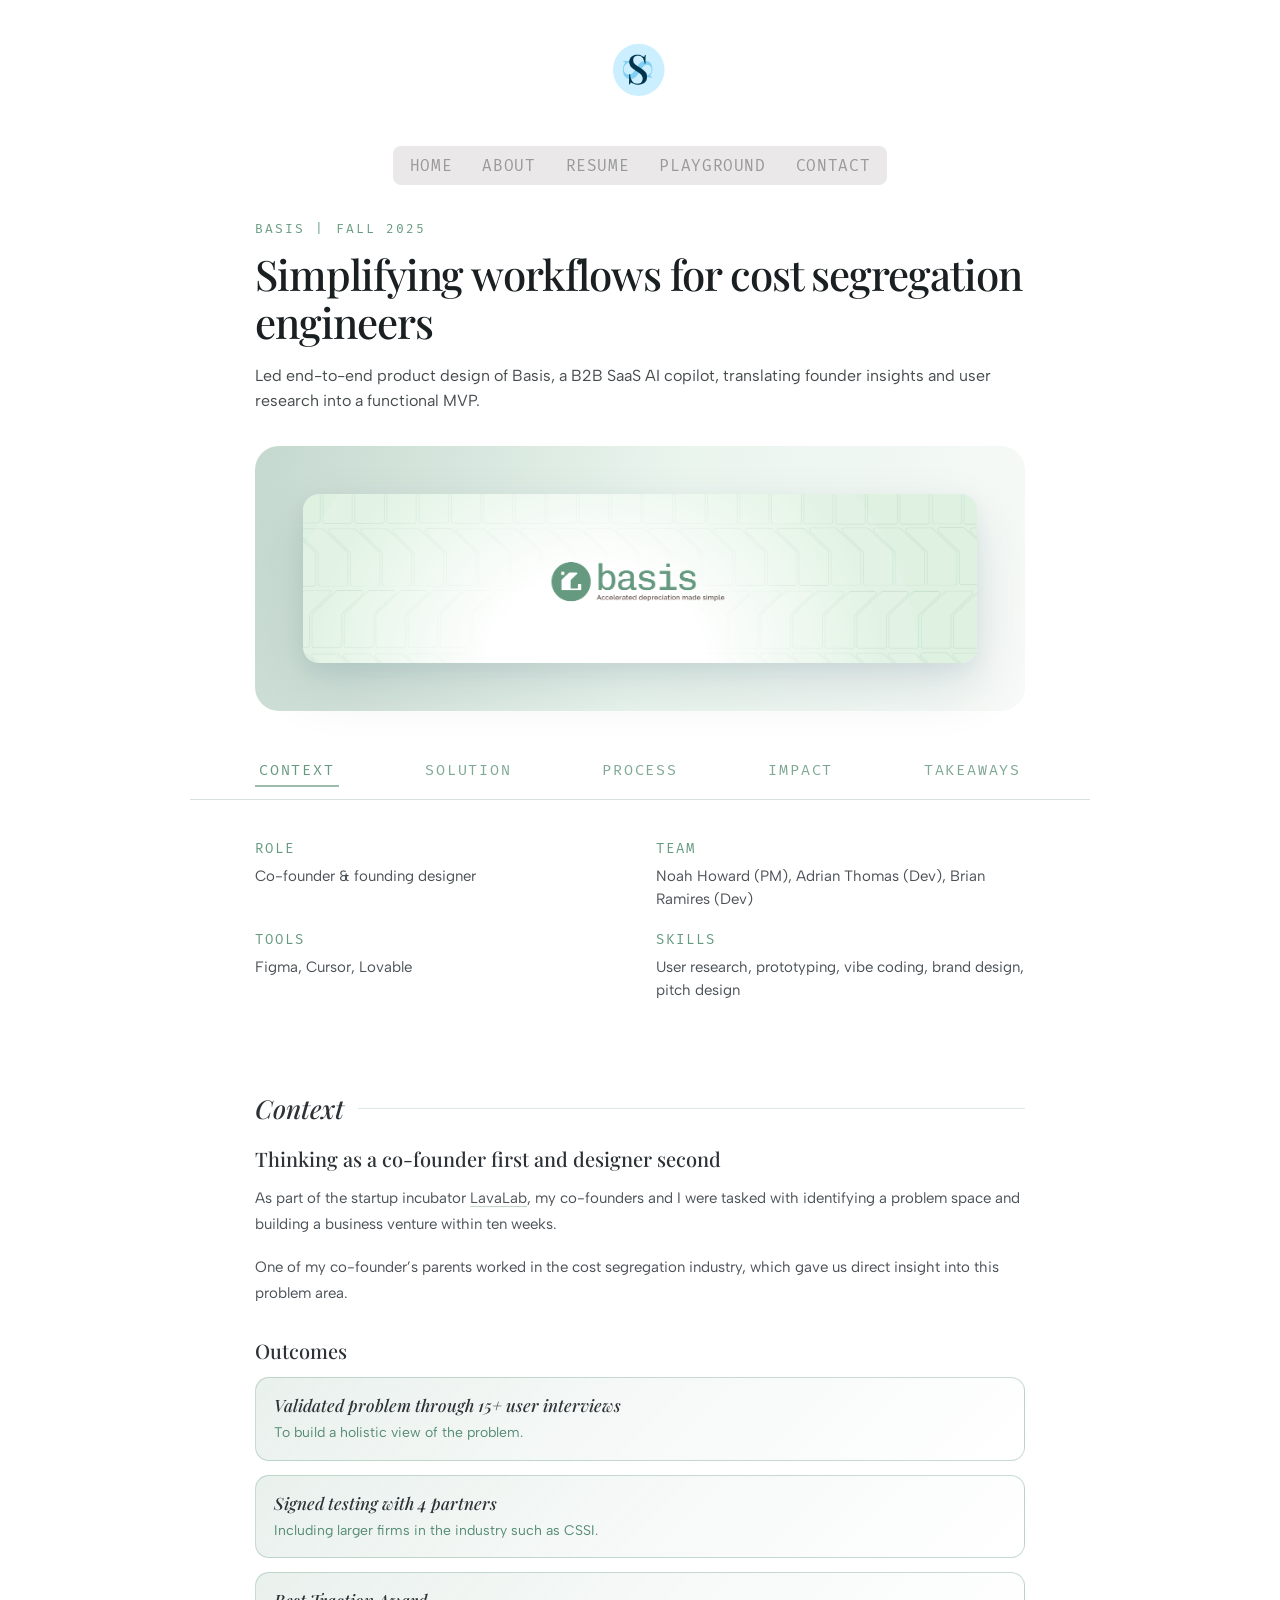
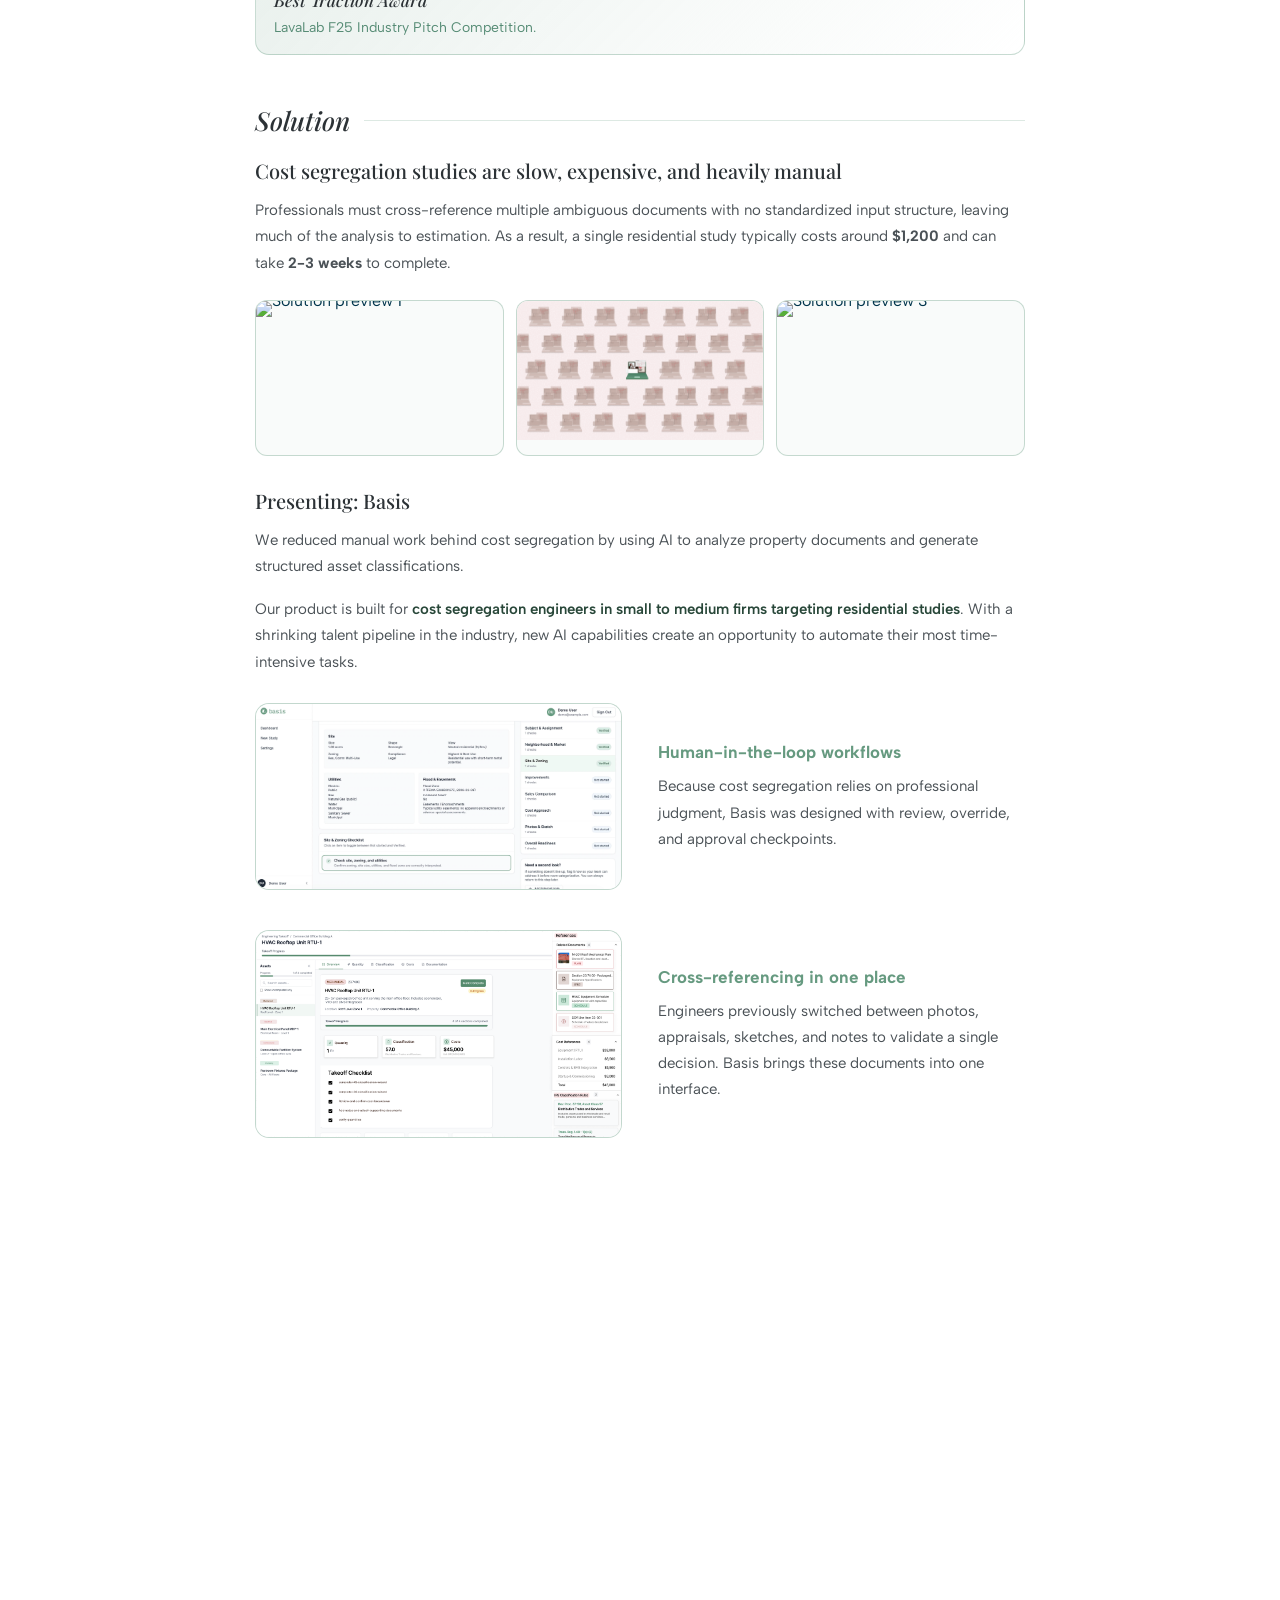
==== commit 0aee2c9e: "Fix research in the room copy, remove named reference, update takeaways Made-with: Cursor" ====
--- a/basis.html
+++ b/basis.html
@@ -42,9 +42,32 @@
       border: 1px solid var(--basis-green-border);
       background: linear-gradient(180deg, #fff 0%, rgba(102, 154, 128, 0.05) 100%);
     }
+    #process .basis-iter-col--broke .case-figure-img {
+      width: 100%;
+      max-height: 260px;
+      height: auto;
+      object-fit: contain;
+      object-position: center top;
+      margin: 0 0 12px;
+      border-radius: 8px;
+    }
     #process .basis-process-intro-pair {
       margin: 1.25em auto 0;
       max-width: 920px;
+    }
+    #process .basis-process-intro-pair > .case-h3.case-h3--spaced {
+      margin-top: 1.5em;
+    }
+    #process .basis-process-intro-pair > .case-figure-frame {
+      margin: 0 auto;
+      max-width: 100%;
+    }
+    #process .basis-process-intro-pair > .case-figure-frame .case-figure-img {
+      width: 100%;
+      max-height: 260px;
+      height: auto;
+      object-fit: contain;
+      object-position: center top;
     }
     #process .basis-process-intro-pair__row {
       display: flex;
@@ -274,25 +297,15 @@
     #process .basis-research-split__media {
       min-width: 0;
     }
-    #process .basis-research-split__media .case-figure-frame {
-      margin: 0;
-      max-width: 100%;
-    }
-    #process .basis-research-split__media .case-figure-img {
-      width: 100%;
-      max-height: 260px;
-      height: auto;
-      object-fit: contain;
-      object-position: center top;
-    }
     #process .basis-research-split__media .case-caption {
-      margin-top: 10px;
+      margin-top: 0;
     }
     @media (max-width: 720px) {
       #process .basis-research-split {
         grid-template-columns: 1fr;
       }
-      #process .basis-research-split__media .case-figure-img {
+      #process .basis-process-intro-pair > .case-figure-frame .case-figure-img,
+      #process .basis-iter-col--broke .case-figure-img {
         max-height: 220px;
       }
     }
@@ -526,6 +539,7 @@
                   <figcaption class="case-caption">Mapping the full cost segregation workflow. The analysis phase emerged as the critical leverage point.</figcaption>
                 </figure>
               </div>
+              <h3 class="case-h3 case-h3--spaced">Research in the room</h3>
             </div>
 
             <h3 class="case-h3 case-h3--spaced">Our first assumption was wrong</h3>
@@ -545,9 +559,10 @@
               </div>
               <div class="basis-iter-col basis-iter-col--broke">
                 <p class="basis-iter-kicker">Where it broke</p>
+                <img class="case-figure-img" src="basis-images/research-in-the-room.png" alt="A cost segregation professional on a Zoom call giving feedback on an early Basis prototype" loading="lazy" width="1400" height="900" />
                 <div class="basis-iter-text">
                   <p class="case-p">
-                    When we showed this to Dave McGuire, company owner at McGuire and Sponsor, his response was immediate: &ldquo;It doesn&rsquo;t work like that.&rdquo; Cost segregation requires professional judgment on factors AI can&rsquo;t assess - the state the property is in, its age, local tax code nuances, and dozens of small decisions that only experienced engineers can make. Technically, a license is required to sign off on a cost segregation study. AI cannot do that.
+                    When we showed this to a company owner in the space, their response was immediate: &ldquo;It doesn&rsquo;t work like that.&rdquo; Cost segregation requires professional judgment on factors AI can&rsquo;t assess - the state the property is in, its age, local tax code nuances, and dozens of small decisions that only experienced engineers can make. Technically, a license is required to sign off on a cost segregation study. AI cannot do that.
                   </p>
                 </div>
               </div>
@@ -574,7 +589,7 @@
                   </div>
                   <div class="basis-proc-timeline__body">
                     <p class="basis-proc-timeline__title">Full AI automation</p>
-                    <p class="basis-proc-timeline__text">Upload documents, AI generates complete report. We showed it to Dave McGuire at McGuire and Sponsor—immediately invalidated. The workflow has too many judgment calls for AI to handle alone.</p>
+                    <p class="basis-proc-timeline__text">Upload documents, AI generates complete report. We showed it to a practicing specialist in the industry—immediately invalidated. The workflow has too many judgment calls for AI to handle alone.</p>
                   </div>
                 </div>
               </li>
@@ -616,20 +631,15 @@
               </li>
             </ul>
 
-            <h3 class="case-h3 case-h3--spaced">Research in the room</h3>
-
             <div class="basis-research-split" data-reveal>
               <div class="basis-research-split__text">
                 <p class="case-p">
-                  One of our most valuable sessions was a Zoom call with Dave McGuire, company owner at McGuire and Sponsor. He gave us candid feedback on the prototype—what would and wouldn&rsquo;t fly in a real cost segregation workflow, and why &ldquo;AI does it all&rdquo; broke down the moment you tried to defend the output to a client or an auditor. Hearing that from someone who runs the business day to day did more to sharpen our direction than any internal critique.
+                  One of our most valuable sessions was a Zoom call with a company owner who gave us candid feedback on the prototype—what would and wouldn&rsquo;t fly in a real cost segregation workflow, and why &ldquo;AI does it all&rdquo; broke down the moment you tried to defend the output to a client or an auditor. Hearing that from someone who runs the business day to day did more to sharpen our direction than any internal critique.
                 </p>
               </div>
               <div class="basis-research-split__media">
                 <figure class="case-figure">
-                  <div class="case-figure-frame">
-                    <img class="case-figure-img" src="basis-images/research-in-the-room.png" alt="Dave McGuire of McGuire and Sponsor on a Zoom call giving feedback on an early Basis prototype" loading="lazy" width="1400" height="900" />
-                  </div>
-                  <figcaption class="case-caption">Dave McGuire, company owner at McGuire and Sponsor, walking through feedback on our prototype over Zoom—one of the sessions that reshaped our understanding of the problem.</figcaption>
+                  <figcaption class="case-caption">Feedback on our prototype over Zoom—one of the sessions that reshaped our understanding of the problem.</figcaption>
                 </figure>
               </div>
             </div>
@@ -676,13 +686,13 @@
               <details class="case-details">
                 <summary>Ship fast and iterate faster</summary>
                 <div class="case-details__body">
-                  <p class="case-p">Short cycles with real users surfaced what slide decks couldn&rsquo;t. Losing a design partner hurt, but it sharpened how we framed partnerships. Continuous iteration >>> Perfect first draft.</p>
+                  <p class="case-p">We went through four meaningful versions of Basis in six weeks &mdash; not because we planned to, but because each round of testing with real users broke an assumption we&rsquo;d built the previous version around. V1 assumed AI could do everything. It couldn&rsquo;t. V2 added human checkpoints but still leaned too hard on automation. V3 brought documents and AI output into the same view. Each version wasn&rsquo;t a failure &mdash; it was the research. The jump from V1 to final wasn&rsquo;t a leap, it was a series of small, forced corrections. That&rsquo;s what fast iteration actually looks like.</p>
                 </div>
               </details>
               <details class="case-details">
-                <summary>Brand and pitch matter more than you think</summary>
+                <summary>The details you overlook are the ones that matter most</summary>
                 <div class="case-details__body">
-                  <p class="case-p"> In a conservative, regulated space, how you explain the product is as important as what it does. Midway through the project, we revisited our branding and positioning - and saw an immediate shift in how people reacted. Clearer language, consistent visual motifs, and a more restrained tone made the product feel more credible, easier to understand.</p>
+                  <p class="case-p">I spent two weeks on branding alone and still almost got it wrong. Typography shapes a product&rsquo;s credibility more than I expected &mdash; a font choice that feels neutral in isolation can make a B2B tool look untrustworthy to the exact people you&rsquo;re trying to sell to. I also learned that opacity does more quiet work than adding new colors ever could, and that Figma&rsquo;s auto layout is a high-fidelity tool &mdash; forcing it into lo-fi exploration doesn&rsquo;t make your wireframes better, it just slows you down and adds constraints before you&rsquo;re ready for them.</p>
                 </div>
               </details>
             </div>
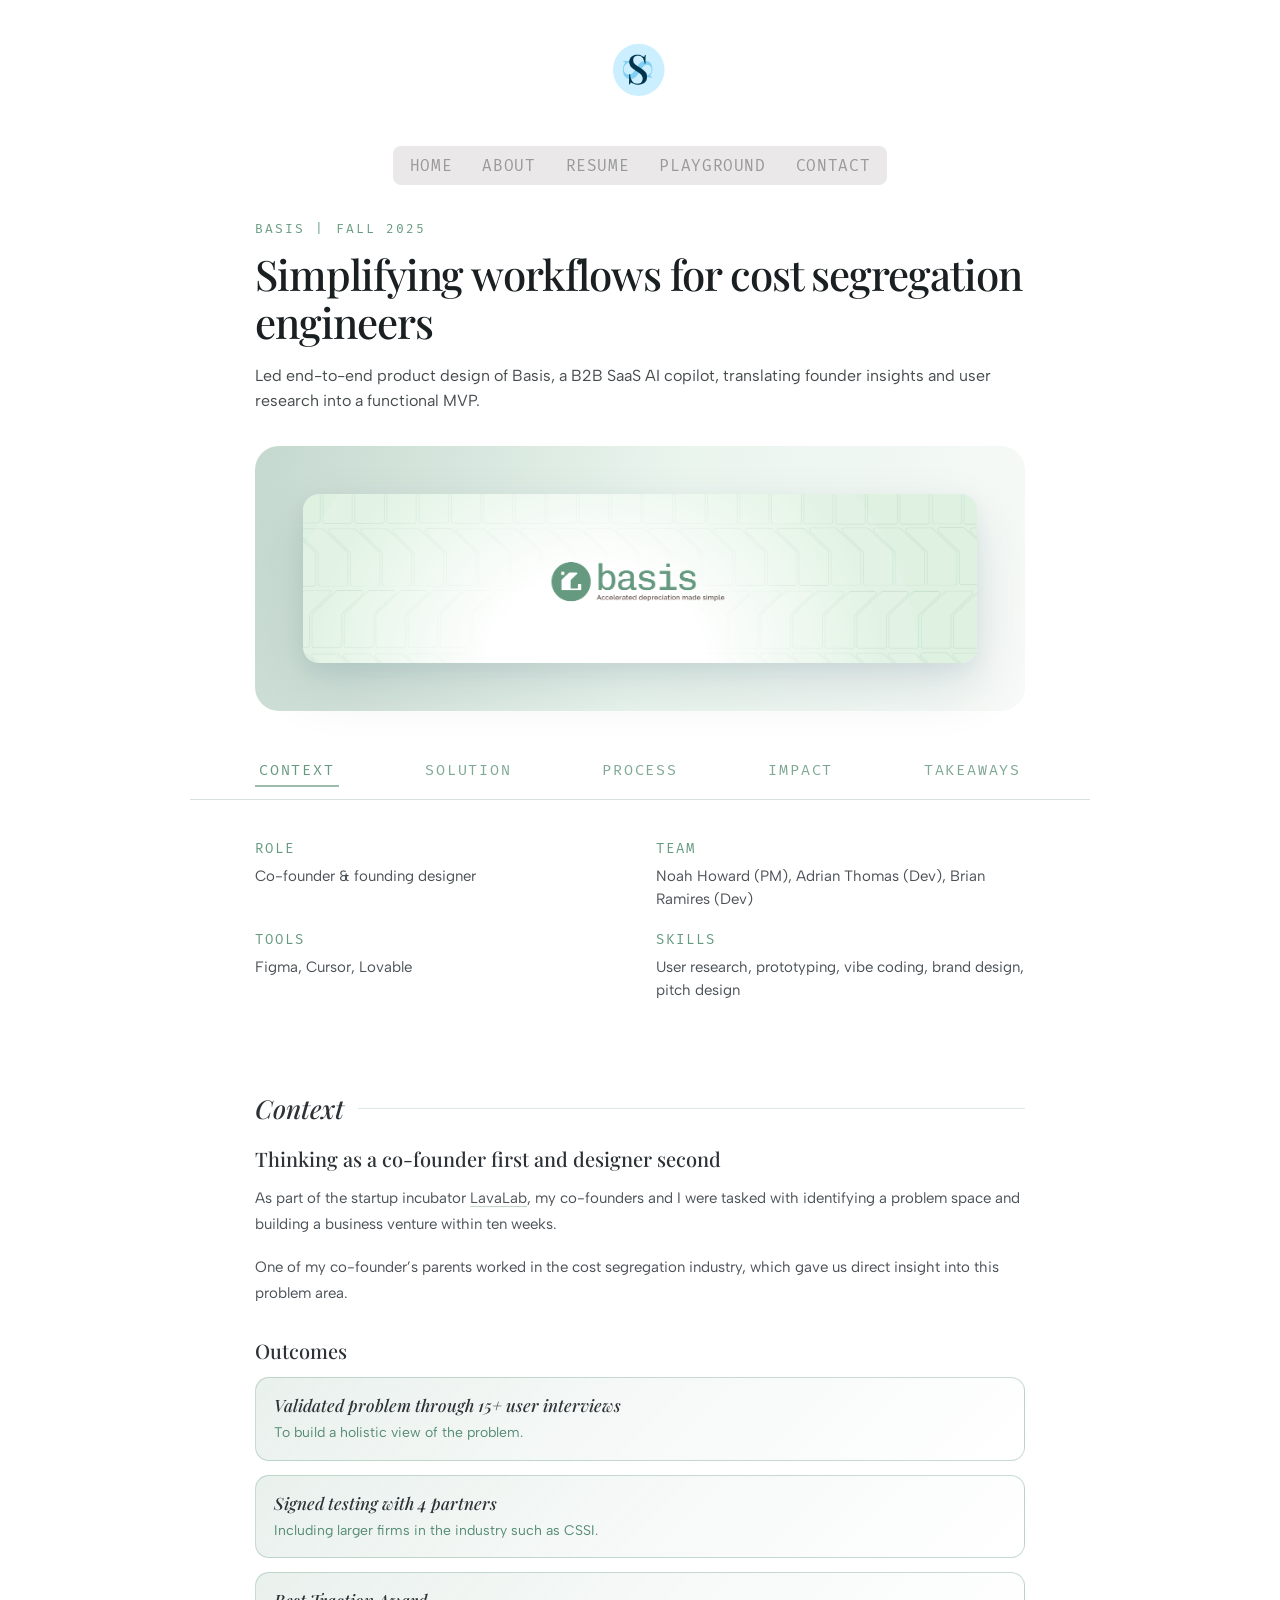
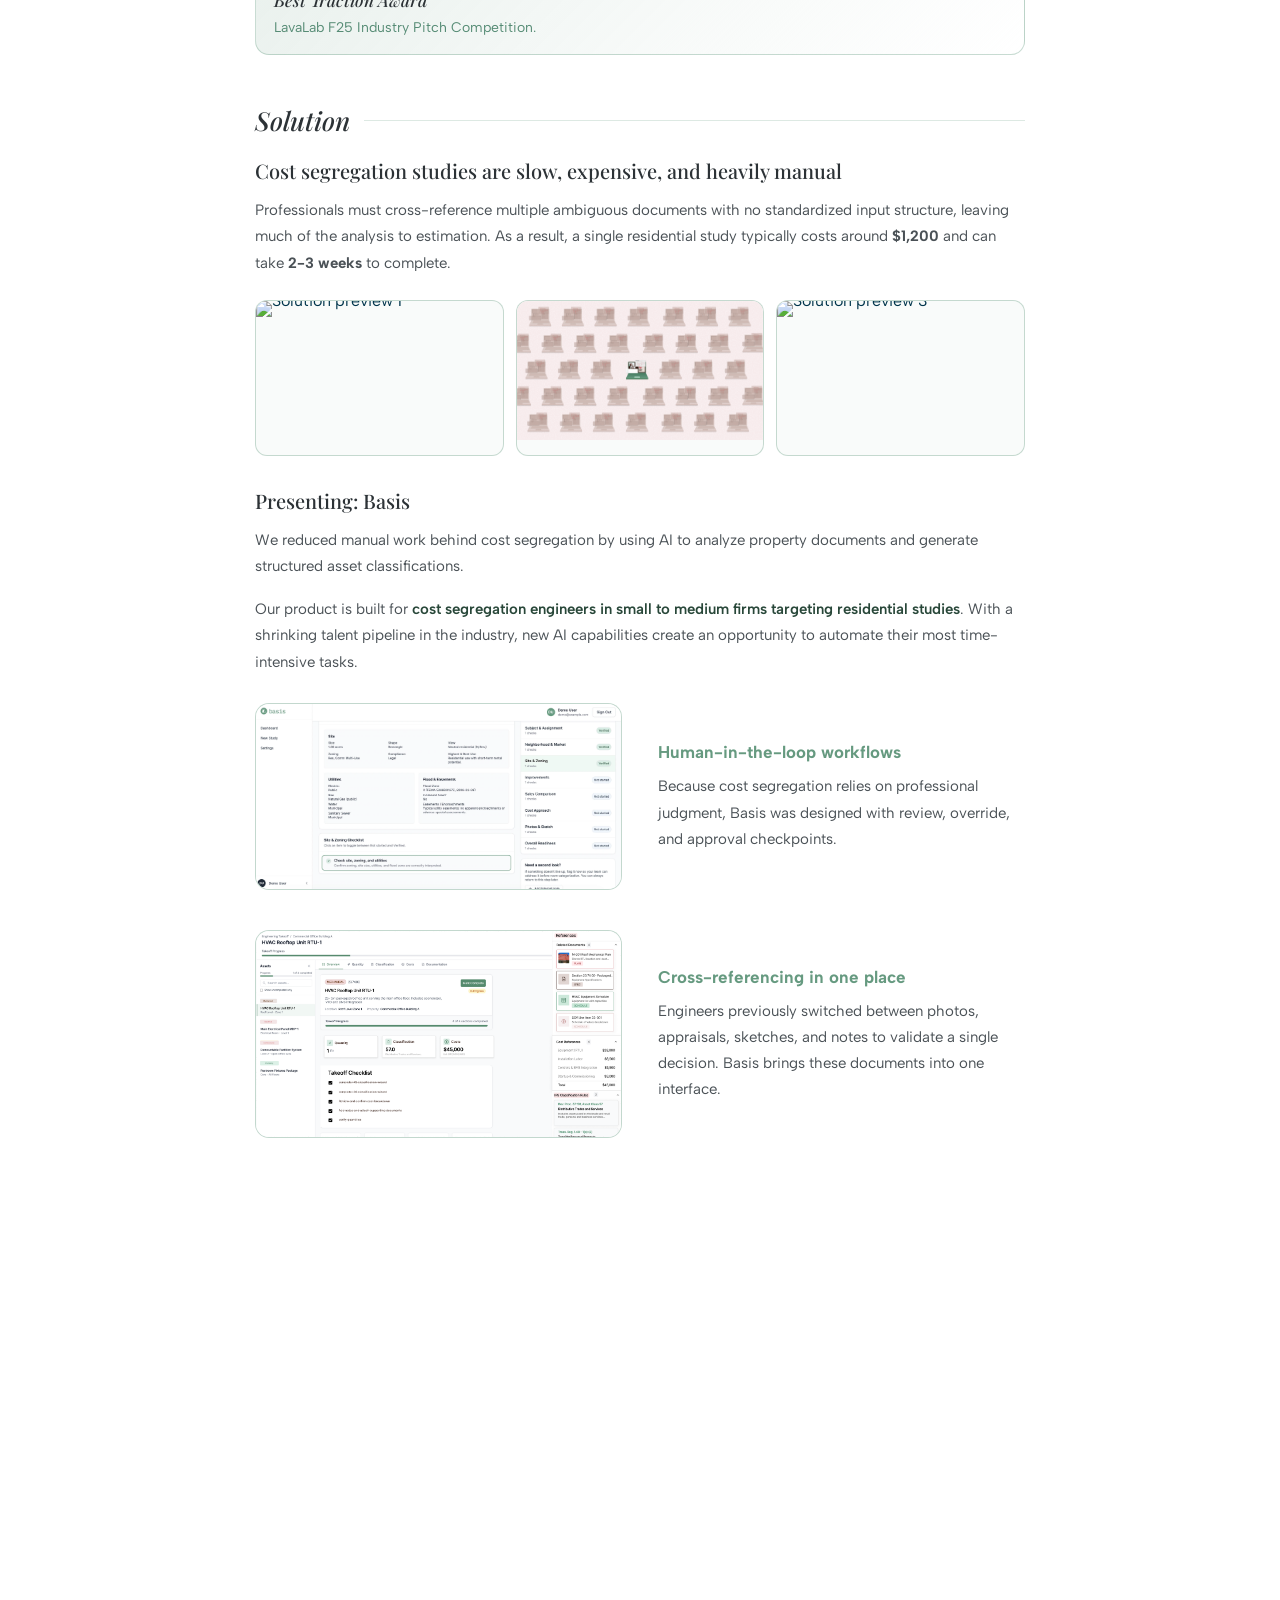
==== commit 3233514f: "Basis process: remove post-timeline Zoom blurb; stack V1 row and broke split layout Made-with: Curso" ====
--- a/basis.html
+++ b/basis.html
@@ -22,7 +22,10 @@
       color: #9a9a9a;
       margin: 0 0 12px;
     }
-    #process .basis-iter-compare {
+    #process .basis-process-iter-blocks {
+      display: flex;
+      flex-direction: column;
+      gap: 24px;
       margin: 20px 0 12px;
     }
     #process .basis-iter-col {
@@ -42,14 +45,24 @@
       border: 1px solid var(--basis-green-border);
       background: linear-gradient(180deg, #fff 0%, rgba(102, 154, 128, 0.05) 100%);
     }
-    #process .basis-iter-col--broke .case-figure-img {
+    #process .basis-iter-broke-split {
+      display: grid;
+      grid-template-columns: minmax(0, 1fr) minmax(0, 1.15fr);
+      gap: 20px 28px;
+      align-items: start;
+    }
+    #process .basis-iter-broke-split__media {
+      min-width: 0;
+    }
+    #process .basis-iter-broke-split__media .case-figure-img {
       width: 100%;
-      max-height: 260px;
+      max-height: min(320px, 38vh);
       height: auto;
       object-fit: contain;
       object-position: center top;
-      margin: 0 0 12px;
+      margin: 0;
       border-radius: 8px;
+      display: block;
     }
     #process .basis-process-intro-pair {
       margin: 1.25em auto 0;
@@ -284,29 +297,13 @@
       color: rgba(44, 50, 54, 0.78);
       margin: 0;
     }
-    #process .basis-research-split {
-      display: grid;
-      grid-template-columns: minmax(0, 1fr) minmax(200px, 380px);
-      gap: 24px 32px;
-      align-items: start;
-      margin: 1.15em 0 0;
-    }
-    #process .basis-research-split__text .case-p:last-child {
-      margin-bottom: 0;
-    }
-    #process .basis-research-split__media {
-      min-width: 0;
-    }
-    #process .basis-research-split__media .case-caption {
-      margin-top: 0;
-    }
     @media (max-width: 720px) {
-      #process .basis-research-split {
+      #process .basis-process-intro-pair > .case-figure-frame .case-figure-img,
+      #process .basis-iter-broke-split__media .case-figure-img {
+        max-height: 220px;
+      }
+      #process .basis-iter-broke-split {
         grid-template-columns: 1fr;
-      }
-      #process .basis-process-intro-pair > .case-figure-frame .case-figure-img,
-      #process .basis-iter-col--broke .case-figure-img {
-        max-height: 220px;
       }
     }
     html.theme-dark #process .basis-iter-col--v1 {
@@ -547,7 +544,7 @@
               Before talking to enough users, we built our first prototype around a simple assumption: upload the documents, and AI generates a complete cost segregation report. No human involvement needed.
             </p>
 
-            <div class="case-building-split basis-iter-compare" data-reveal>
+            <div class="basis-process-iter-blocks" data-reveal>
               <div class="basis-iter-col basis-iter-col--v1">
                 <p class="basis-iter-kicker">V1 - first assumption</p>
                 <div class="basis-iter-stack">
@@ -559,11 +556,15 @@
               </div>
               <div class="basis-iter-col basis-iter-col--broke">
                 <p class="basis-iter-kicker">Where it broke</p>
-                <img class="case-figure-img" src="basis-images/research-in-the-room.png" alt="A cost segregation professional on a Zoom call giving feedback on an early Basis prototype" loading="lazy" width="1400" height="900" />
-                <div class="basis-iter-text">
-                  <p class="case-p">
-                    When we showed this to a company owner in the space, their response was immediate: &ldquo;It doesn&rsquo;t work like that.&rdquo; Cost segregation requires professional judgment on factors AI can&rsquo;t assess - the state the property is in, its age, local tax code nuances, and dozens of small decisions that only experienced engineers can make. Technically, a license is required to sign off on a cost segregation study. AI cannot do that.
-                  </p>
+                <div class="basis-iter-broke-split">
+                  <div class="basis-iter-broke-split__media">
+                    <img class="case-figure-img" src="basis-images/research-in-the-room.png" alt="A cost segregation professional on a Zoom call giving feedback on an early Basis prototype" loading="lazy" width="1400" height="900" />
+                  </div>
+                  <div class="basis-iter-text">
+                    <p class="case-p">
+                      When we showed this to a company owner in the space, their response was immediate: &ldquo;It doesn&rsquo;t work like that.&rdquo; Cost segregation requires professional judgment on factors AI can&rsquo;t assess - the state the property is in, its age, local tax code nuances, and dozens of small decisions that only experienced engineers can make. Technically, a license is required to sign off on a cost segregation study. AI cannot do that.
+                    </p>
+                  </div>
                 </div>
               </div>
             </div>
@@ -630,19 +631,6 @@
                 </div>
               </li>
             </ul>
-
-            <div class="basis-research-split" data-reveal>
-              <div class="basis-research-split__text">
-                <p class="case-p">
-                  One of our most valuable sessions was a Zoom call with a company owner who gave us candid feedback on the prototype—what would and wouldn&rsquo;t fly in a real cost segregation workflow, and why &ldquo;AI does it all&rdquo; broke down the moment you tried to defend the output to a client or an auditor. Hearing that from someone who runs the business day to day did more to sharpen our direction than any internal critique.
-                </p>
-              </div>
-              <div class="basis-research-split__media">
-                <figure class="case-figure">
-                  <figcaption class="case-caption">Feedback on our prototype over Zoom—one of the sessions that reshaped our understanding of the problem.</figcaption>
-                </figure>
-              </div>
-            </div>
           </section>
 
           <section id="impact" class="case-section case-anchor" data-reveal>
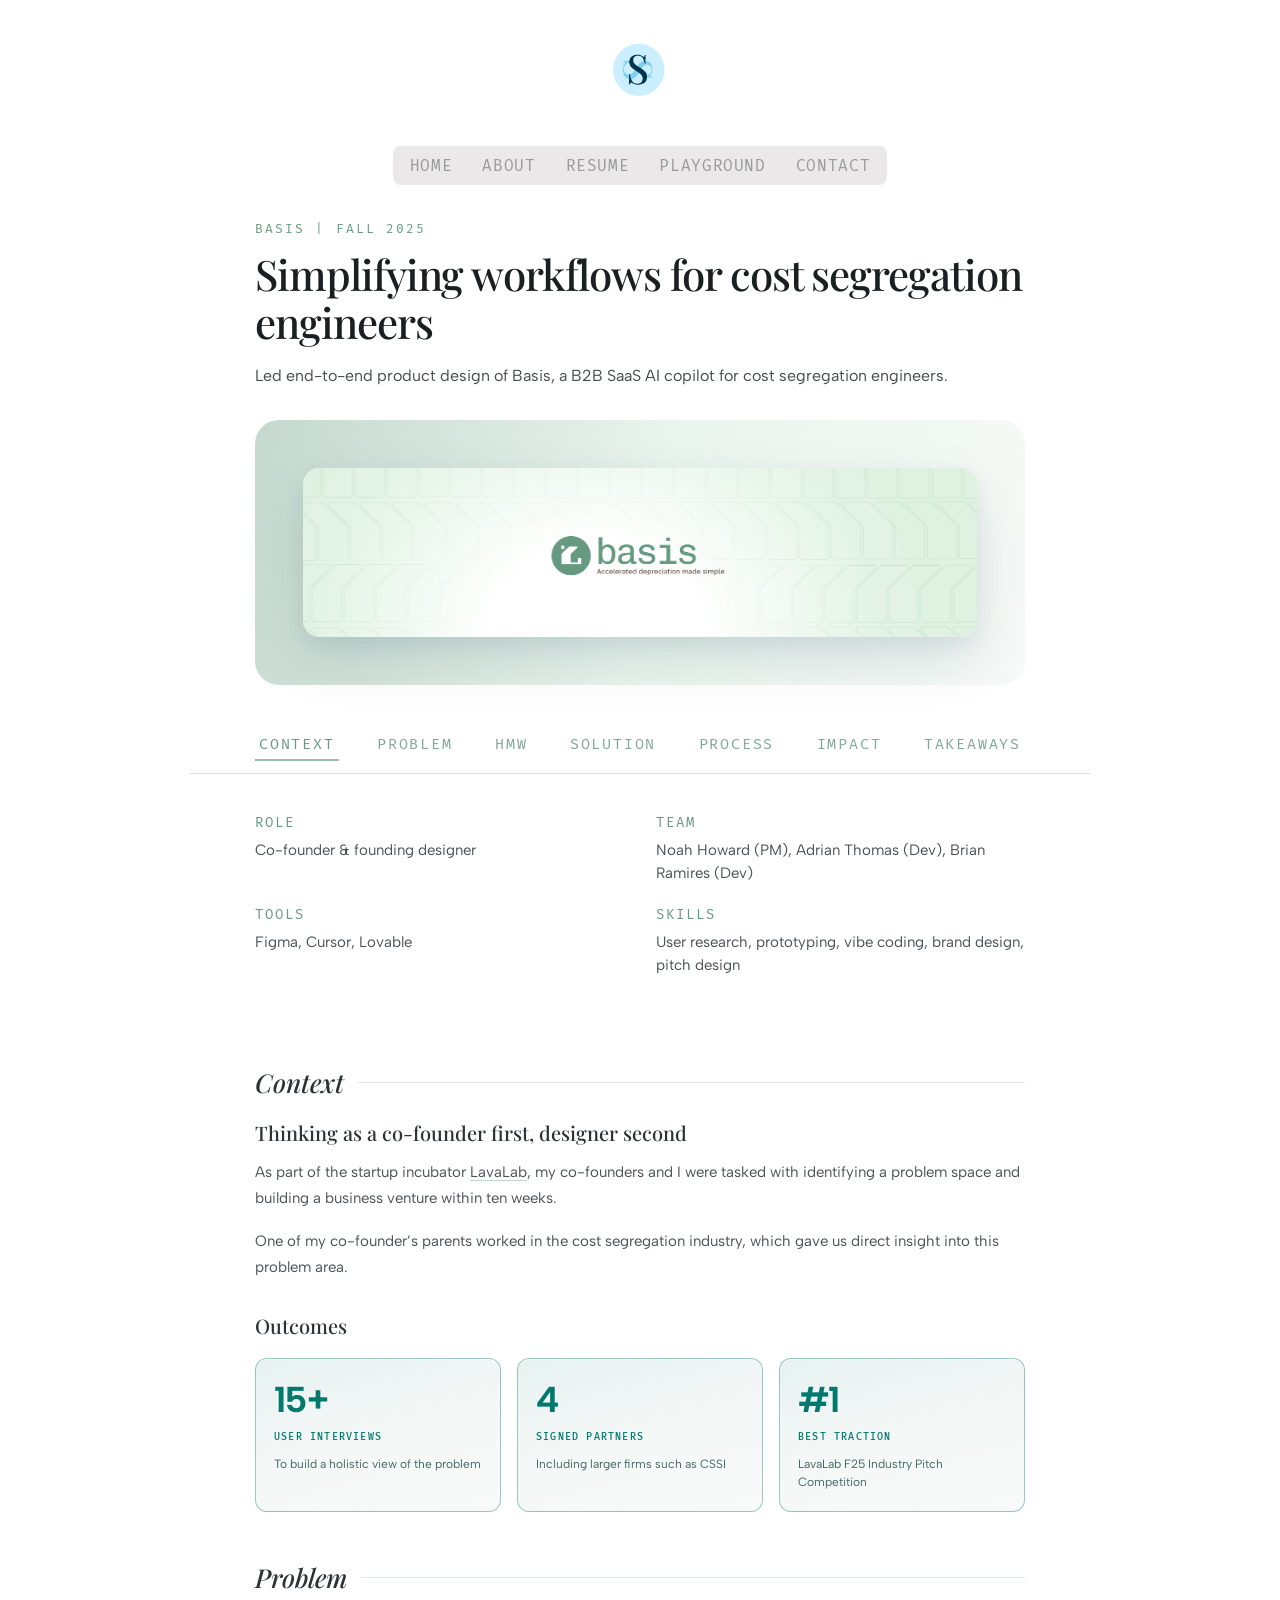
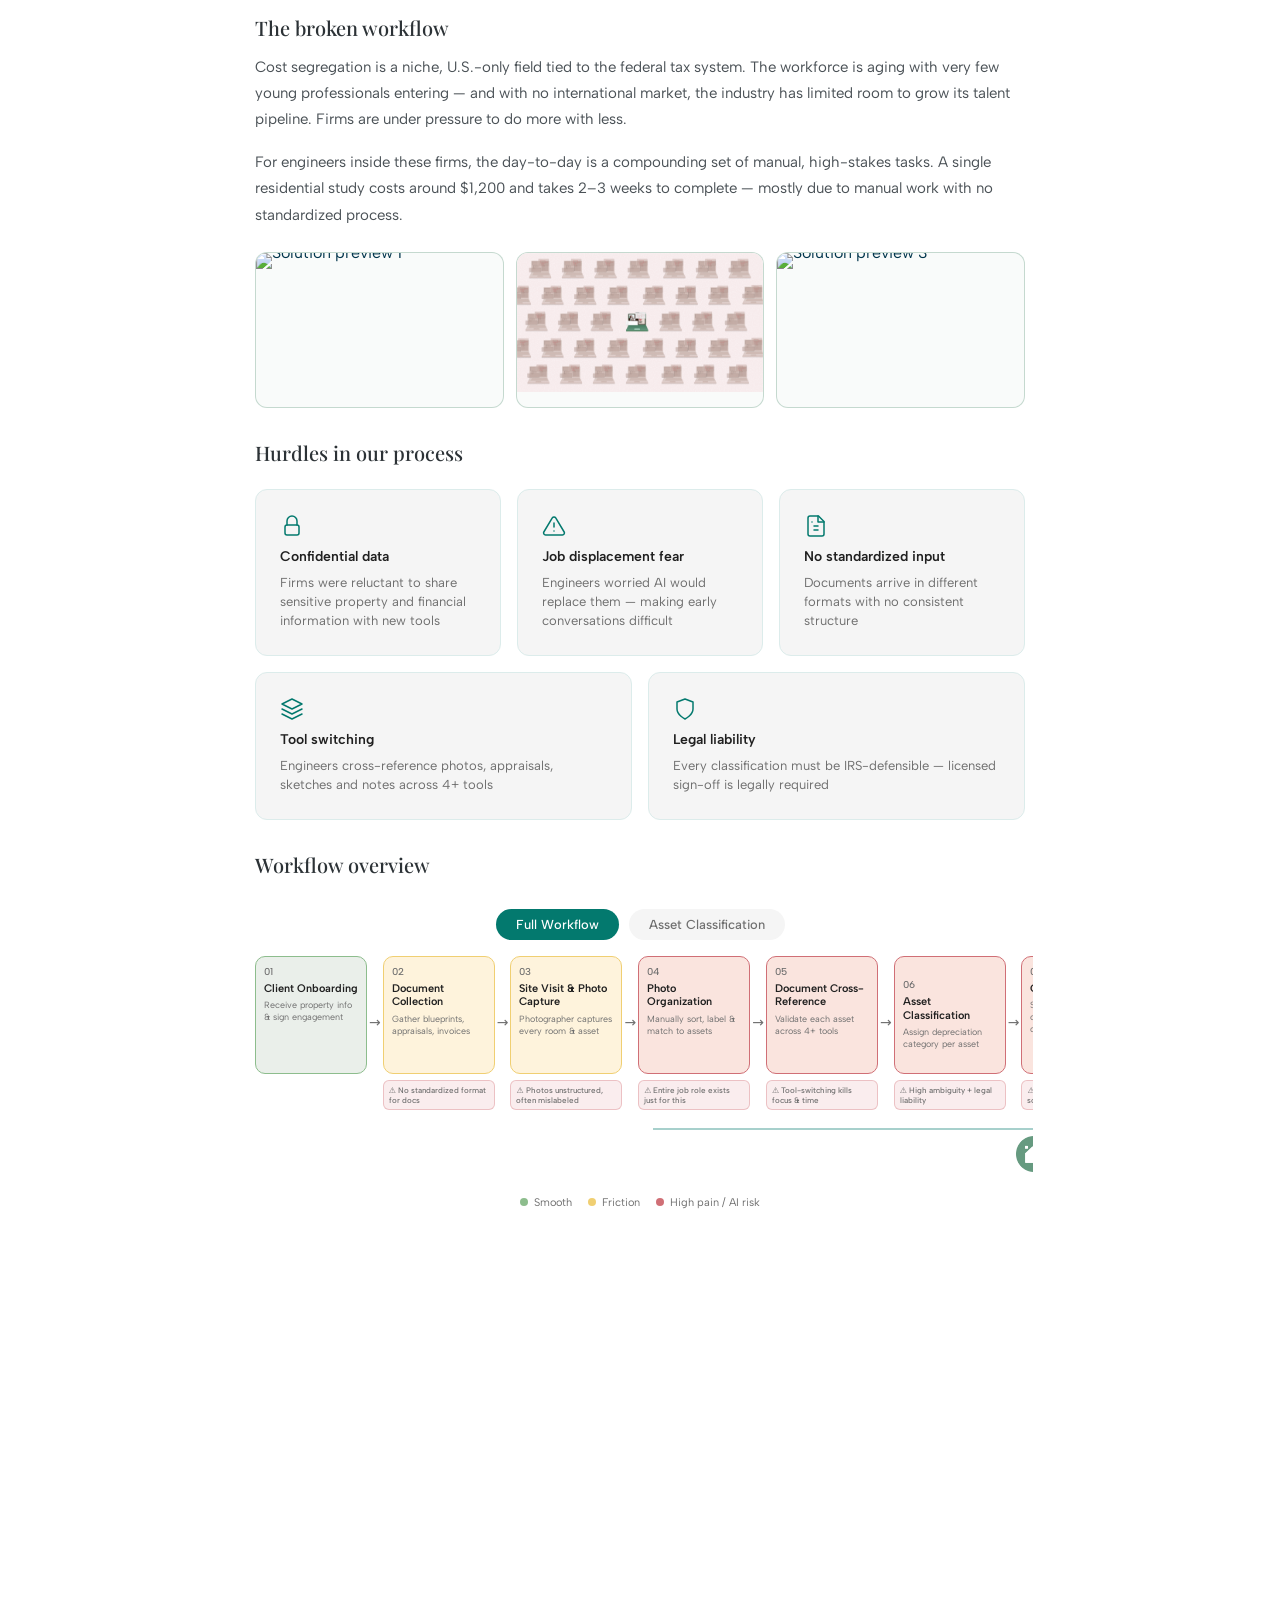
==== commit a280ad23: "Basis case study: Problem workflow, Outcomes/HMW styling, hero cleanup, Logo-Green asset Fly Fearles" ====
--- a/basis.html
+++ b/basis.html
@@ -8,7 +8,7 @@
   <link rel="icon" type="image/png" href="homepage%20images/SS-logo.png" />
   <link rel="preconnect" href="https://fonts.googleapis.com" />
   <link rel="preconnect" href="https://fonts.gstatic.com" crossorigin />
-  <link href="https://fonts.googleapis.com/css2?family=Playfair+Display:ital,wght@0,400;0,500;1,400;1,500&family=Fira+Mono:wght@400;500&family=Albert+Sans:wght@400&display=swap" rel="stylesheet" />
+  <link href="https://fonts.googleapis.com/css2?family=Playfair+Display:ital,wght@0,400;0,500;1,400;1,500&family=Fira+Mono:wght@400;500&family=Albert+Sans:wght@400;600;700;800&display=swap" rel="stylesheet" />
   <link rel="stylesheet" href="styles.css" />
   <link rel="stylesheet" href="case-study-themes.css" />
   <link rel="stylesheet" href="dark-mode.css" />
@@ -341,9 +341,459 @@
         --tl-gutter: 2.35rem;
       }
     }
+
+    /* Basis — brand tokens + sections above Process; hero uses global case-study typography */
+    html {
+      scroll-behavior: smooth;
+    }
+    body.page-basis {
+      --basis-brand: #03796e;
+      --basis-brand-light: #dceceb;
+      --basis-brand-ink: #0d3f3a;
+      --basis-brand-border: rgba(3, 121, 110, 0.38);
+      --basis-brand-fill: rgba(3, 121, 110, 0.1);
+      /* Workflow “smooth” step + intervention line (same greens as diagram) */
+      --basis-wf-smooth-bg: #eaefea;
+      --basis-wf-smooth-border: #8dbd8d;
+      --basis-wf-line-teal: rgba(3, 121, 110, 0.35);
+    }
+    body.page-basis .basis-stat-row {
+      display: grid;
+      grid-template-columns: repeat(3, minmax(0, 1fr));
+      gap: 16px;
+      margin-top: 1.25em;
+      width: 100%;
+    }
+    /* Outcomes — same Basis system as HMW: brand fill, border, type scale */
+    body.page-basis .basis-stat-card {
+      background: linear-gradient(165deg, var(--basis-brand-fill) 0%, #f2f7f6 38%, #f8faf9 100%);
+      border: 1px solid var(--basis-brand-border);
+      border-radius: 12px;
+      padding: 22px 18px 20px;
+      box-sizing: border-box;
+      min-width: 0;
+      box-shadow: 0 1px 0 rgba(255, 255, 255, 0.7) inset;
+    }
+    body.page-basis .basis-stat-num {
+      font-family: 'Albert Sans', system-ui, sans-serif;
+      font-size: clamp(1.75rem, 4vw, 2.25rem);
+      font-weight: 700;
+      line-height: 1.08;
+      letter-spacing: -0.02em;
+      color: var(--basis-brand);
+      margin: 0 0 12px;
+    }
+    body.page-basis .basis-stat-label {
+      font-family: 'Fira Mono', monospace;
+      font-size: 10px;
+      font-weight: 500;
+      letter-spacing: 0.12em;
+      text-transform: uppercase;
+      color: var(--basis-brand);
+      margin: 0 0 10px;
+      line-height: 1.35;
+    }
+    body.page-basis .basis-stat-desc {
+      font-family: 'Albert Sans', system-ui, sans-serif;
+      font-size: 12px;
+      font-weight: 400;
+      line-height: 1.5;
+      color: rgba(13, 63, 58, 0.78);
+      margin: 0;
+    }
+    body.page-basis .basis-problem-preview {
+      margin: 1.5em 0 2em;
+    }
+    body.page-basis .basis-pain-grid {
+      display: flex;
+      flex-direction: column;
+      align-items: center;
+      gap: 16px;
+      margin-top: 1.5em;
+      width: 100%;
+    }
+    body.page-basis .basis-pain-row {
+      display: flex;
+      flex-wrap: wrap;
+      justify-content: center;
+      gap: 16px;
+      width: 100%;
+    }
+    body.page-basis .basis-pain-row--3 .basis-pain-card {
+      flex: 1 1 min(200px, calc(33.333% - 12px));
+      max-width: min(320px, 100%);
+      min-width: min(180px, 100%);
+    }
+    body.page-basis .basis-pain-row--2 .basis-pain-card {
+      flex: 1 1 min(220px, calc(50% - 12px));
+      max-width: min(400px, 100%);
+      min-width: min(200px, 100%);
+    }
+    body.page-basis .basis-pain-card {
+      background: #f5f5f5;
+      border: 1px solid #dceceb;
+      border-radius: 12px;
+      padding: 24px;
+      box-sizing: border-box;
+    }
+    body.page-basis .basis-pain-icon {
+      width: 24px;
+      height: 24px;
+      margin: 0 0 10px;
+      color: #03796e;
+      display: block;
+      flex-shrink: 0;
+    }
+    body.page-basis .basis-pain-icon svg {
+      width: 100%;
+      height: 100%;
+      display: block;
+    }
+    body.page-basis .basis-pain-title {
+      font-family: 'Albert Sans', system-ui, sans-serif;
+      font-size: 14px;
+      font-weight: 600;
+      color: #202020;
+      margin: 0 0 8px;
+      line-height: 1.3;
+    }
+    body.page-basis .basis-pain-desc {
+      font-family: 'Albert Sans', system-ui, sans-serif;
+      font-size: 13px;
+      font-weight: 400;
+      color: #6f6f6f;
+      margin: 0;
+      line-height: 1.45;
+    }
+    body.page-basis .basis-wf {
+      margin-top: 2em;
+    }
+    body.page-basis .basis-wf-toggles {
+      display: flex;
+      flex-wrap: wrap;
+      gap: 10px;
+      justify-content: center;
+      margin-bottom: 16px;
+    }
+    body.page-basis .basis-wf-toggle {
+      font-family: 'Albert Sans', system-ui, sans-serif;
+      font-size: 13px;
+      font-weight: 500;
+      padding: 8px 20px;
+      border-radius: 20px;
+      border: none;
+      cursor: pointer;
+      background: #f5f5f5;
+      color: #6f6f6f;
+      transition: background 0.2s ease, color 0.2s ease;
+    }
+    body.page-basis .basis-wf-toggle.is-active {
+      background: #03796e;
+      color: #fff;
+    }
+    body.page-basis .basis-wf-toggle:focus-visible {
+      outline: 2px solid #03796e;
+      outline-offset: 2px;
+    }
+    body.page-basis .basis-wf-panel[hidden] {
+      display: none !important;
+    }
+    body.page-basis .basis-wf-scroll {
+      overflow-x: auto;
+      overflow-y: visible;
+      -webkit-overflow-scrolling: touch;
+      padding-bottom: 8px;
+      margin: 0 -8px;
+      padding-left: 8px;
+      padding-right: 8px;
+    }
+    body.page-basis .basis-wf-full-inner {
+      width: max-content;
+      max-width: none;
+      --basis-wf-card-w: 112px;
+      --basis-wf-arrow-gap: 18px;
+    }
+    body.page-basis .basis-wf-chain {
+      display: flex;
+      flex-direction: row;
+      align-items: flex-end;
+      gap: 0;
+      min-width: min-content;
+    }
+    body.page-basis .basis-wf-col {
+      display: flex;
+      flex-direction: column;
+      align-items: center;
+      flex-shrink: 0;
+    }
+    body.page-basis .basis-wf-arrow {
+      align-self: center;
+      color: #6f6f6f;
+      font-size: 14px;
+      padding: 0 2px 28px;
+      flex-shrink: 0;
+    }
+    body.page-basis .basis-wf-card {
+      width: 112px;
+      min-height: 118px;
+      border-radius: 10px;
+      border: 1px solid;
+      padding: 8px 8px 10px;
+      box-sizing: border-box;
+      text-align: left;
+    }
+    body.page-basis .basis-wf-card--interactive {
+      cursor: pointer;
+    }
+    body.page-basis .basis-wf-card--interactive:focus-visible {
+      outline: 2px solid #03796e;
+      outline-offset: 2px;
+    }
+    body.page-basis button.basis-wf-card {
+      appearance: none;
+      font: inherit;
+      font-family: 'Albert Sans', system-ui, sans-serif;
+      display: block;
+      width: 112px;
+      text-align: left;
+    }
+    body.page-basis .basis-wf-step--smooth {
+      background: #eaefea;
+      border-color: #8dbd8d;
+    }
+    body.page-basis .basis-wf-step--friction {
+      background: #fef3dc;
+      border-color: #f0cf72;
+    }
+    body.page-basis .basis-wf-step--pain {
+      background: #fae4de;
+      border-color: #d06f76;
+    }
+    body.page-basis .basis-wf-step-num {
+      font-family: 'Albert Sans', system-ui, sans-serif;
+      font-size: 10px;
+      font-weight: 500;
+      color: #6f6f6f;
+      margin: 0 0 4px;
+    }
+    body.page-basis .basis-wf-step-label {
+      font-family: 'Albert Sans', system-ui, sans-serif;
+      font-size: 11px;
+      font-weight: 600;
+      color: #202020;
+      line-height: 1.25;
+      margin: 0 0 4px;
+    }
+    body.page-basis .basis-wf-step-sub {
+      font-family: 'Albert Sans', system-ui, sans-serif;
+      font-size: 9px;
+      font-weight: 400;
+      color: #6f6f6f;
+      line-height: 1.3;
+      margin: 0;
+    }
+    body.page-basis .basis-wf-pain-slot {
+      min-height: 38px;
+      margin-top: 6px;
+      width: 112px;
+    }
+    body.page-basis .basis-wf-pain-tag {
+      font-family: 'Albert Sans', system-ui, sans-serif;
+      font-size: 8px;
+      font-weight: 500;
+      color: #6f6f6f;
+      line-height: 1.25;
+      margin: 0;
+      padding: 4px 5px;
+      background: rgba(208, 111, 118, 0.12);
+      border-radius: 6px;
+      border: 1px solid rgba(208, 111, 118, 0.35);
+    }
+    /* Teal line spans steps 04–09 (includes arrow gaps; aligns with .basis-wf-chain) */
+    body.page-basis .basis-wf-intervention-line {
+      height: 0;
+      margin: 10px 0 0 8px;
+      margin-left: calc(8px + 3 * (var(--basis-wf-card-w) + var(--basis-wf-arrow-gap)));
+      width: calc(6 * var(--basis-wf-card-w) + 5 * var(--basis-wf-arrow-gap));
+      border-top: 2px solid rgba(3, 121, 110, 0.35);
+      box-sizing: border-box;
+    }
+    body.page-basis .basis-wf-bracket-flex {
+      display: flex;
+      flex-direction: row;
+      align-items: center;
+      justify-content: flex-start;
+      min-width: min-content;
+      margin: 0 0 0 8px;
+    }
+    body.page-basis .basis-wf-bracket-spacer-flex {
+      flex: 0 0 auto;
+      width: calc(3 * (var(--basis-wf-card-w) + var(--basis-wf-arrow-gap)));
+      min-height: 1px;
+    }
+    body.page-basis .basis-wf-bracket-inner {
+      flex: 0 0 auto;
+      width: calc(6 * var(--basis-wf-card-w) + 5 * var(--basis-wf-arrow-gap));
+      display: flex;
+      justify-content: center;
+      align-items: center;
+      text-align: center;
+      padding: 6px 4px 0;
+      box-sizing: border-box;
+    }
+    body.page-basis .basis-wf-bracket-logo {
+      height: auto;
+      max-height: 36px;
+      width: auto;
+      max-width: min(100%, 200px);
+      display: block;
+      object-fit: contain;
+      object-position: center;
+    }
+    body.page-basis .basis-wf-legend {
+      display: flex;
+      flex-wrap: wrap;
+      align-items: center;
+      justify-content: center;
+      gap: 16px;
+      margin-top: 16px;
+      font-family: 'Albert Sans', system-ui, sans-serif;
+      font-size: 11px;
+      font-weight: 400;
+      color: #6f6f6f;
+    }
+    body.page-basis .basis-wf-legend span {
+      display: inline-flex;
+      align-items: center;
+      gap: 6px;
+    }
+    body.page-basis .basis-wf-legend-dot {
+      width: 8px;
+      height: 8px;
+      border-radius: 50%;
+      flex-shrink: 0;
+    }
+    body.page-basis .basis-wf-legend-dot--smooth {
+      background: #8dbd8d;
+    }
+    body.page-basis .basis-wf-legend-dot--friction {
+      background: #f0cf72;
+    }
+    body.page-basis .basis-wf-legend-dot--pain {
+      background: #d06f76;
+    }
+    body.page-basis .basis-wf-asset-head {
+      margin-bottom: 12px;
+    }
+    body.page-basis .basis-wf-asset-title {
+      font-family: 'Albert Sans', system-ui, sans-serif;
+      font-size: 15px;
+      font-weight: 600;
+      color: #03796e;
+      margin: 0 0 12px;
+      text-align: center;
+      letter-spacing: 0.02em;
+    }
+    body.page-basis .basis-hmw {
+      background: linear-gradient(165deg, #f6faf6 0%, var(--basis-wf-smooth-bg) 48%, var(--basis-wf-smooth-bg) 100%);
+      border: 2px solid var(--basis-wf-line-teal);
+      border-radius: 16px;
+      padding: 48px 32px;
+      text-align: center;
+      box-sizing: border-box;
+      margin-top: 0;
+      box-shadow: 0 1px 0 rgba(255, 255, 255, 0.75) inset;
+    }
+    body.page-basis .basis-hmw-label {
+      font-family: 'Fira Mono', monospace;
+      font-size: 11px;
+      font-weight: 500;
+      letter-spacing: 0.12em;
+      text-transform: uppercase;
+      color: var(--basis-brand);
+      margin: 0 0 18px;
+    }
+    body.page-basis .basis-hmw-text {
+      font-family: 'Playfair Display', Georgia, serif;
+      font-size: clamp(1.25rem, 2.8vw, 1.5rem);
+      font-weight: 500;
+      font-style: normal;
+      line-height: 1.45;
+      letter-spacing: -0.02em;
+      color: var(--basis-brand);
+      margin: 0 auto;
+      max-width: 720px;
+    }
+    @media (max-width: 768px) {
+      body.page-basis .basis-stat-row {
+        grid-template-columns: 1fr;
+      }
+      body.page-basis .basis-wf-intervention-line {
+        margin-left: 8px;
+        width: calc(100% - 16px);
+        max-width: 100%;
+      }
+      body.page-basis .basis-wf-bracket-spacer-flex {
+        display: none;
+        width: 0;
+        min-width: 0;
+        overflow: hidden;
+      }
+      body.page-basis .basis-wf-bracket-inner {
+        width: 100%;
+        max-width: 100%;
+      }
+      body.page-basis .basis-wf-bracket-flex {
+        margin-left: 0;
+        width: 100%;
+      }
+    }
+    html.theme-dark body.page-basis .basis-stat-card {
+      background: linear-gradient(165deg, rgba(3, 121, 110, 0.22) 0%, rgba(220, 236, 235, 0.07) 100%);
+      border-color: rgba(126, 212, 201, 0.42);
+      box-shadow: none;
+    }
+    html.theme-dark body.page-basis .basis-stat-num {
+      color: #9eeddf;
+    }
+    html.theme-dark body.page-basis .basis-stat-label {
+      color: #8ee0d4;
+    }
+    html.theme-dark body.page-basis .basis-stat-desc {
+      color: #c5ddd9;
+    }
+    html.theme-dark body.page-basis .basis-pain-card,
+    html.theme-dark body.page-basis .basis-wf-toggle:not(.is-active) {
+      background: rgba(30, 38, 42, 0.9);
+      border-color: rgba(220, 236, 235, 0.25);
+      color: #c5ddd9;
+    }
+    html.theme-dark body.page-basis .basis-pain-title {
+      color: #e4eaee;
+    }
+    html.theme-dark body.page-basis .basis-pain-icon {
+      color: #7ed4c9;
+    }
+    html.theme-dark body.page-basis .basis-pain-desc {
+      color: #a8b4bd;
+    }
+    html.theme-dark body.page-basis .basis-hmw {
+      background: linear-gradient(165deg, rgba(141, 189, 141, 0.14) 0%, rgba(3, 121, 110, 0.18) 55%, rgba(22, 32, 28, 0.92) 100%);
+      border: 2px solid var(--basis-wf-line-teal);
+      box-shadow: none;
+    }
+    html.theme-dark body.page-basis .basis-hmw-label {
+      color: #9eeddf;
+    }
+    html.theme-dark body.page-basis .basis-hmw-text {
+      color: #c8f0e8;
+    }
+    html.theme-dark body.page-basis .basis-wf-asset-title {
+      color: #7ed4c9;
+    }
   </style>
 </head>
-<body class="page-case-study">
+<body class="page-case-study page-basis">
 
   <div id="mainPage">
     <div class="page">
@@ -371,7 +821,7 @@
           <p class="case-eyebrow">Basis | Fall 2025</p>
           <h1 class="case-title">Simplifying workflows for cost segregation engineers</h1>
           <p class="case-lede">
-            Led end-to-end product design of Basis, a B2B SaaS AI copilot, translating founder insights and user research into a functional MVP.
+            Led end-to-end product design of Basis, a B2B SaaS AI copilot for cost segregation engineers.
           </p>
         </div>
         <div class="case-hero-plate">
@@ -384,6 +834,8 @@
       <nav class="case-subnav" aria-label="Case study sections">
         <div class="case-subnav-inner">
           <a href="#context">Context</a>
+          <a href="#problem">Problem</a>
+          <a href="#hmw">HMW</a>
           <a href="#solution">Solution</a>
           <a href="#process">Process</a>
           <a href="#impact">Impact</a>
@@ -414,7 +866,7 @@
         <article class="case-article">
           <section id="context" class="case-section case-anchor" data-reveal>
             <h2 class="case-h2">Context</h2>
-            <h3 class="case-h3">Thinking as a co-founder first and designer second</h3>
+            <h3 class="case-h3">Thinking as a co-founder first, designer second</h3>
             <p class="case-p">
               As part of the startup incubator <a class="case-inline-link" href="https://usclavalab.org/" target="_blank" rel="noopener noreferrer">LavaLab</a>, my co-founders and I were tasked with identifying a problem space and building a business venture within ten weeks.
             </p>
@@ -423,41 +875,279 @@
             </p>
 
             <h3 class="case-h3 case-h3--spaced">Outcomes</h3>
-            <ul class="case-outcome-list">
-              <li class="case-outcome-item">
-                <span class="case-outcome-title">Validated problem through 15+ user interviews</span>
-                <span class="case-outcome-sub">To build a holistic view of the problem.</span>
-              </li>
-              <li class="case-outcome-item">
-                <span class="case-outcome-title">Signed testing with 4 partners</span>
-                <span class="case-outcome-sub">Including larger firms in the industry such as CSSI.</span>
-              </li>
-              <li class="case-outcome-item">
-                <span class="case-outcome-title">Best Traction Award</span>
-                <span class="case-outcome-sub">LavaLab F25 Industry Pitch Competition.</span>
-              </li>
-            </ul>
+            <div class="basis-stat-row">
+              <div class="basis-stat-card">
+                <p class="basis-stat-num">15+</p>
+                <p class="basis-stat-label">user interviews</p>
+                <p class="basis-stat-desc">To build a holistic view of the problem</p>
+              </div>
+              <div class="basis-stat-card">
+                <p class="basis-stat-num">4</p>
+                <p class="basis-stat-label">signed partners</p>
+                <p class="basis-stat-desc">Including larger firms such as CSSI</p>
+              </div>
+              <div class="basis-stat-card">
+                <p class="basis-stat-num">#1</p>
+                <p class="basis-stat-label">Best Traction</p>
+                <p class="basis-stat-desc">LavaLab F25 Industry Pitch Competition</p>
+              </div>
+            </div>
+          </section>
+
+          <section id="problem" class="case-section case-anchor" data-reveal>
+            <h2 class="case-h2">Problem</h2>
+            <h3 class="case-h3">The broken workflow</h3>
+            <p class="case-p">
+              Cost segregation is a niche, U.S.-only field tied to the federal tax system. The workforce is aging with very few young professionals entering &mdash; and with no international market, the industry has limited room to grow its talent pipeline. Firms are under pressure to do more with less.
+            </p>
+            <p class="case-p">
+              For engineers inside these firms, the day-to-day is a compounding set of manual, high-stakes tasks. A single residential study costs around $1,200 and takes 2&ndash;3 weeks to complete &mdash; mostly due to manual work with no standardized process.
+            </p>
+
+            <div class="basis-problem-preview case-solution-preview-strip" data-reveal>
+              <div class="case-solution-preview-cell">
+                <img src="basis-images/Solution%20Previw1.png" alt="Solution preview 1" loading="lazy" width="800" height="500" />
+              </div>
+              <div class="case-solution-preview-cell">
+                <img src="basis-images/Solution%20Preview%202.png" alt="Solution preview 2" loading="lazy" width="800" height="500" />
+              </div>
+              <div class="case-solution-preview-cell">
+                <img src="basis-images/Solution%20Preview%203.png" alt="Solution preview 3" loading="lazy" width="800" height="500" />
+              </div>
+            </div>
+
+            <h3 class="case-h3 case-h3--spaced">Hurdles in our process</h3>
+            <div class="basis-pain-grid" aria-label="Key pain points">
+              <div class="basis-pain-row basis-pain-row--3">
+                <div class="basis-pain-card">
+                  <span class="basis-pain-icon" aria-hidden="true">
+                    <svg xmlns="http://www.w3.org/2000/svg" viewBox="0 0 24 24" fill="none" stroke="currentColor" stroke-width="1.5" stroke-linecap="round" stroke-linejoin="round"><rect x="5" y="11" width="14" height="10" rx="2" ry="2"/><path d="M7 11V7a5 5 0 0 1 10 0v4"/></svg>
+                  </span>
+                  <p class="basis-pain-title">Confidential data</p>
+                  <p class="basis-pain-desc">Firms were reluctant to share sensitive property and financial information with new tools</p>
+                </div>
+                <div class="basis-pain-card">
+                  <span class="basis-pain-icon" aria-hidden="true">
+                    <svg xmlns="http://www.w3.org/2000/svg" viewBox="0 0 24 24" fill="none" stroke="currentColor" stroke-width="1.5" stroke-linecap="round" stroke-linejoin="round"><path d="M10.29 3.86 1.82 18a2 2 0 0 0 1.71 3h16.94a2 2 0 0 0 1.71-3L13.71 3.86a2 2 0 0 0-3.42 0z"/><line x1="12" y1="9" x2="12" y2="13"/><line x1="12" y1="17" x2="12.01" y2="17"/></svg>
+                  </span>
+                  <p class="basis-pain-title">Job displacement fear</p>
+                  <p class="basis-pain-desc">Engineers worried AI would replace them &mdash; making early conversations difficult</p>
+                </div>
+                <div class="basis-pain-card">
+                  <span class="basis-pain-icon" aria-hidden="true">
+                    <svg xmlns="http://www.w3.org/2000/svg" viewBox="0 0 24 24" fill="none" stroke="currentColor" stroke-width="1.5" stroke-linecap="round" stroke-linejoin="round"><path d="M14.5 2H6a2 2 0 0 0-2 2v16a2 2 0 0 0 2 2h12a2 2 0 0 0 2-2V7.5L14.5 2z"/><polyline points="14 2 14 8 20 8"/><path d="M10 12h4"/><path d="M10 16h4"/><path d="M8 8h.01"/></svg>
+                  </span>
+                  <p class="basis-pain-title">No standardized input</p>
+                  <p class="basis-pain-desc">Documents arrive in different formats with no consistent structure</p>
+                </div>
+              </div>
+              <div class="basis-pain-row basis-pain-row--2">
+                <div class="basis-pain-card">
+                  <span class="basis-pain-icon" aria-hidden="true">
+                    <svg xmlns="http://www.w3.org/2000/svg" viewBox="0 0 24 24" fill="none" stroke="currentColor" stroke-width="1.5" stroke-linecap="round" stroke-linejoin="round"><polygon points="12 2 2 7 12 12 22 7 12 2"/><polyline points="2 17 12 22 22 17"/><polyline points="2 12 12 17 22 12"/></svg>
+                  </span>
+                  <p class="basis-pain-title">Tool switching</p>
+                  <p class="basis-pain-desc">Engineers cross-reference photos, appraisals, sketches and notes across 4+ tools</p>
+                </div>
+                <div class="basis-pain-card">
+                  <span class="basis-pain-icon" aria-hidden="true">
+                    <svg xmlns="http://www.w3.org/2000/svg" viewBox="0 0 24 24" fill="none" stroke="currentColor" stroke-width="1.5" stroke-linecap="round" stroke-linejoin="round"><path d="M12 22s8-4 8-10V5l-8-3-8 3v7c0 6 8 10 8 10z"/></svg>
+                  </span>
+                  <p class="basis-pain-title">Legal liability</p>
+                  <p class="basis-pain-desc">Every classification must be IRS-defensible &mdash; licensed sign-off is legally required</p>
+                </div>
+              </div>
+            </div>
+
+            <h3 class="case-h3 case-h3--spaced">Workflow overview</h3>
+            <div class="basis-wf">
+              <div class="basis-wf-toggles" role="tablist" aria-label="Workflow view">
+                <button type="button" class="basis-wf-toggle is-active" id="basis-wf-toggle-full" role="tab" aria-selected="true" aria-controls="basis-wf-panel-full" data-view="full">Full Workflow</button>
+                <button type="button" class="basis-wf-toggle" id="basis-wf-toggle-asset" role="tab" aria-selected="false" aria-controls="basis-wf-panel-asset" data-view="asset">Asset Classification</button>
+              </div>
+
+              <div class="basis-wf-panel" id="basis-wf-panel-full" role="tabpanel" aria-labelledby="basis-wf-toggle-full">
+                <div class="basis-wf-scroll">
+                  <div class="basis-wf-full-inner">
+                    <div class="basis-wf-chain">
+                      <div class="basis-wf-col">
+                        <div class="basis-wf-card basis-wf-step--smooth">
+                          <p class="basis-wf-step-num">01</p>
+                          <p class="basis-wf-step-label">Client Onboarding</p>
+                          <p class="basis-wf-step-sub">Receive property info &amp; sign engagement</p>
+                        </div>
+                        <div class="basis-wf-pain-slot" aria-hidden="true"></div>
+                      </div>
+                      <span class="basis-wf-arrow" aria-hidden="true">→</span>
+                      <div class="basis-wf-col">
+                        <div class="basis-wf-card basis-wf-step--friction">
+                          <p class="basis-wf-step-num">02</p>
+                          <p class="basis-wf-step-label">Document Collection</p>
+                          <p class="basis-wf-step-sub">Gather blueprints, appraisals, invoices</p>
+                        </div>
+                        <div class="basis-wf-pain-slot"><p class="basis-wf-pain-tag">⚠ No standardized format for docs</p></div>
+                      </div>
+                      <span class="basis-wf-arrow" aria-hidden="true">→</span>
+                      <div class="basis-wf-col">
+                        <div class="basis-wf-card basis-wf-step--friction">
+                          <p class="basis-wf-step-num">03</p>
+                          <p class="basis-wf-step-label">Site Visit &amp; Photo Capture</p>
+                          <p class="basis-wf-step-sub">Photographer captures every room &amp; asset</p>
+                        </div>
+                        <div class="basis-wf-pain-slot"><p class="basis-wf-pain-tag">⚠ Photos unstructured, often mislabeled</p></div>
+                      </div>
+                      <span class="basis-wf-arrow" aria-hidden="true">→</span>
+                      <div class="basis-wf-col">
+                        <div class="basis-wf-card basis-wf-step--pain">
+                          <p class="basis-wf-step-num">04</p>
+                          <p class="basis-wf-step-label">Photo Organization</p>
+                          <p class="basis-wf-step-sub">Manually sort, label &amp; match to assets</p>
+                        </div>
+                        <div class="basis-wf-pain-slot"><p class="basis-wf-pain-tag">⚠ Entire job role exists just for this</p></div>
+                      </div>
+                      <span class="basis-wf-arrow" aria-hidden="true">→</span>
+                      <div class="basis-wf-col">
+                        <div class="basis-wf-card basis-wf-step--pain">
+                          <p class="basis-wf-step-num">05</p>
+                          <p class="basis-wf-step-label">Document Cross-Reference</p>
+                          <p class="basis-wf-step-sub">Validate each asset across 4+ tools</p>
+                        </div>
+                        <div class="basis-wf-pain-slot"><p class="basis-wf-pain-tag">⚠ Tool-switching kills focus &amp; time</p></div>
+                      </div>
+                      <span class="basis-wf-arrow" aria-hidden="true">→</span>
+                      <div class="basis-wf-col">
+                        <button type="button" class="basis-wf-card basis-wf-step--pain basis-wf-card--interactive" id="basis-wf-step-06" aria-label="Asset Classification — open detailed view">
+                          <p class="basis-wf-step-num">06</p>
+                          <p class="basis-wf-step-label">Asset Classification</p>
+                          <p class="basis-wf-step-sub">Assign depreciation category per asset</p>
+                        </button>
+                        <div class="basis-wf-pain-slot"><p class="basis-wf-pain-tag">⚠ High ambiguity + legal liability</p></div>
+                      </div>
+                      <span class="basis-wf-arrow" aria-hidden="true">→</span>
+                      <div class="basis-wf-col">
+                        <div class="basis-wf-card basis-wf-step--pain">
+                          <p class="basis-wf-step-num">07</p>
+                          <p class="basis-wf-step-label">Quality Review</p>
+                          <p class="basis-wf-step-sub">Senior engineer checks for IRS defensibility</p>
+                        </div>
+                        <div class="basis-wf-pain-slot"><p class="basis-wf-pain-tag">⚠ Blind review &mdash; no source links</p></div>
+                      </div>
+                      <span class="basis-wf-arrow" aria-hidden="true">→</span>
+                      <div class="basis-wf-col">
+                        <div class="basis-wf-card basis-wf-step--pain">
+                          <p class="basis-wf-step-num">08</p>
+                          <p class="basis-wf-step-label">Report Generation</p>
+                          <p class="basis-wf-step-sub">Manually compile client deliverable</p>
+                        </div>
+                        <div class="basis-wf-pain-slot"><p class="basis-wf-pain-tag">⚠ Fully manual, no structured output</p></div>
+                      </div>
+                      <span class="basis-wf-arrow" aria-hidden="true">→</span>
+                      <div class="basis-wf-col">
+                        <div class="basis-wf-card basis-wf-step--friction">
+                          <p class="basis-wf-step-num">09</p>
+                          <p class="basis-wf-step-label">Sign-off &amp; Delivery</p>
+                          <p class="basis-wf-step-sub">Licensed professional signs &amp; delivers</p>
+                        </div>
+                        <div class="basis-wf-pain-slot"><p class="basis-wf-pain-tag">⚠ AI legally cannot do this</p></div>
+                      </div>
+                    </div>
+                    <div class="basis-wf-intervention-line" aria-hidden="true"></div>
+                    <div class="basis-wf-bracket-flex">
+                      <div class="basis-wf-bracket-spacer-flex" aria-hidden="true"></div>
+                      <div class="basis-wf-bracket-inner">
+                        <img class="basis-wf-bracket-logo" src="basis-images/Logo-Green.png" alt="Basis" width="200" height="48" loading="lazy" />
+                      </div>
+                    </div>
+                  </div>
+                </div>
+                <div class="basis-wf-legend" aria-label="Color legend">
+                  <span><span class="basis-wf-legend-dot basis-wf-legend-dot--smooth" aria-hidden="true"></span> Smooth</span>
+                  <span><span class="basis-wf-legend-dot basis-wf-legend-dot--friction" aria-hidden="true"></span> Friction</span>
+                  <span><span class="basis-wf-legend-dot basis-wf-legend-dot--pain" aria-hidden="true"></span> High pain / AI risk</span>
+                </div>
+              </div>
+
+              <div class="basis-wf-panel" id="basis-wf-panel-asset" role="tabpanel" aria-labelledby="basis-wf-toggle-asset" hidden>
+                <div class="basis-wf-asset-head">
+                  <p class="basis-wf-asset-title">Asset classification in detail</p>
+                </div>
+                <div class="basis-wf-scroll">
+                  <div class="basis-wf-chain">
+                    <div class="basis-wf-col">
+                      <div class="basis-wf-card basis-wf-step--pain">
+                        <p class="basis-wf-step-num">01</p>
+                        <p class="basis-wf-step-label">Pull up asset individually</p>
+                        <p class="basis-wf-step-sub">&nbsp;</p>
+                      </div>
+                      <div class="basis-wf-pain-slot" aria-hidden="true"></div>
+                    </div>
+                    <span class="basis-wf-arrow" aria-hidden="true">→</span>
+                    <div class="basis-wf-col">
+                      <div class="basis-wf-card basis-wf-step--pain">
+                        <p class="basis-wf-step-num">02</p>
+                        <p class="basis-wf-step-label">View photos, floor plan, docs</p>
+                        <p class="basis-wf-step-sub">&nbsp;</p>
+                      </div>
+                      <div class="basis-wf-pain-slot"><p class="basis-wf-pain-tag">⚠ 4+ tools open at once</p></div>
+                    </div>
+                    <span class="basis-wf-arrow" aria-hidden="true">→</span>
+                    <div class="basis-wf-col">
+                      <div class="basis-wf-card basis-wf-step--pain">
+                        <p class="basis-wf-step-num">03</p>
+                        <p class="basis-wf-step-label">Determine dep. category</p>
+                        <p class="basis-wf-step-sub">&nbsp;</p>
+                      </div>
+                      <div class="basis-wf-pain-slot"><p class="basis-wf-pain-tag">⚠ Ambiguous IRS guidelines</p></div>
+                    </div>
+                    <span class="basis-wf-arrow" aria-hidden="true">→</span>
+                    <div class="basis-wf-col">
+                      <div class="basis-wf-card basis-wf-step--pain">
+                        <p class="basis-wf-step-num">04</p>
+                        <p class="basis-wf-step-label">Find source document</p>
+                        <p class="basis-wf-step-sub">&nbsp;</p>
+                      </div>
+                      <div class="basis-wf-pain-slot"><p class="basis-wf-pain-tag">⚠ Docs scattered, hard to trace</p></div>
+                    </div>
+                    <span class="basis-wf-arrow" aria-hidden="true">→</span>
+                    <div class="basis-wf-col">
+                      <div class="basis-wf-card basis-wf-step--pain">
+                        <p class="basis-wf-step-num">05</p>
+                        <p class="basis-wf-step-label">Flag ambiguous assets</p>
+                        <p class="basis-wf-step-sub">&nbsp;</p>
+                      </div>
+                      <div class="basis-wf-pain-slot"><p class="basis-wf-pain-tag">⚠ No system to track flags</p></div>
+                    </div>
+                    <span class="basis-wf-arrow" aria-hidden="true">→</span>
+                    <div class="basis-wf-col">
+                      <div class="basis-wf-card basis-wf-step--pain">
+                        <p class="basis-wf-step-num">06</p>
+                        <p class="basis-wf-step-label">Record &amp; document</p>
+                        <p class="basis-wf-step-sub">&nbsp;</p>
+                      </div>
+                      <div class="basis-wf-pain-slot"><p class="basis-wf-pain-tag">⚠ 100% manual, no structure</p></div>
+                    </div>
+                  </div>
+                </div>
+                <div class="basis-wf-legend" aria-label="Color legend">
+                  <span><span class="basis-wf-legend-dot basis-wf-legend-dot--smooth" aria-hidden="true"></span> Smooth</span>
+                  <span><span class="basis-wf-legend-dot basis-wf-legend-dot--friction" aria-hidden="true"></span> Friction</span>
+                  <span><span class="basis-wf-legend-dot basis-wf-legend-dot--pain" aria-hidden="true"></span> High pain / AI risk</span>
+                </div>
+              </div>
+            </div>
+          </section>
+
+          <section id="hmw" class="case-section case-anchor" data-reveal>
+            <div class="basis-hmw">
+              <p class="basis-hmw-label">Design Question</p>
+              <p class="basis-hmw-text">
+                How might we reduce the manual burden of cost segregation analysis without removing the professional judgment that makes it legally defensible?
+              </p>
+            </div>
           </section>
 
           <section id="solution" class="case-section case-anchor" data-reveal>
             <h2 class="case-h2">Solution</h2>
-            <h3 class="case-h3">Cost segregation studies are slow, expensive, and heavily manual</h3>
-            <p class="case-p">
-              Professionals must cross-reference multiple ambiguous documents with no standardized input structure, leaving much of the analysis to estimation. As a result, a single residential study typically costs around <strong>$1,200</strong> and can take <strong>2-3 weeks</strong> to complete.
-            </p>
-
-            <div class="case-solution-preview-strip" data-reveal>
-              <div class="case-solution-preview-cell">
-                <img src="basis-images/Solution%20Previw1.png" alt="Solution preview 1" loading="lazy" width="800" height="500" />
-              </div>
-              <div class="case-solution-preview-cell">
-                <img src="basis-images/Solution%20Preview%202.png" alt="Solution preview 2" loading="lazy" width="800" height="500" />
-              </div>
-              <div class="case-solution-preview-cell">
-                <img src="basis-images/Solution%20Preview%203.png" alt="Solution preview 3" loading="lazy" width="800" height="500" />
-              </div>
-            </div>
-
             <h3 class="case-h3 case-h3--spaced case-h3--roman">Presenting: Basis</h3>
             <div class="case-presenting">
             <p class="case-p">
@@ -733,5 +1423,45 @@
 
   <script src="case-study.js"></script>
   <script src="nav.js"></script>
+  <script>
+    (function () {
+      var fullBtn = document.getElementById('basis-wf-toggle-full');
+      var assetBtn = document.getElementById('basis-wf-toggle-asset');
+      var panelFull = document.getElementById('basis-wf-panel-full');
+      var panelAsset = document.getElementById('basis-wf-panel-asset');
+      var step06 = document.getElementById('basis-wf-step-06');
+      if (!fullBtn || !assetBtn || !panelFull || !panelAsset) return;
+
+      function showFull() {
+        panelFull.hidden = false;
+        panelAsset.hidden = true;
+        fullBtn.classList.add('is-active');
+        assetBtn.classList.remove('is-active');
+        fullBtn.setAttribute('aria-selected', 'true');
+        assetBtn.setAttribute('aria-selected', 'false');
+      }
+
+      function showAsset() {
+        panelFull.hidden = true;
+        panelAsset.hidden = false;
+        fullBtn.classList.remove('is-active');
+        assetBtn.classList.add('is-active');
+        fullBtn.setAttribute('aria-selected', 'false');
+        assetBtn.setAttribute('aria-selected', 'true');
+      }
+
+      fullBtn.addEventListener('click', showFull);
+      assetBtn.addEventListener('click', showAsset);
+      if (step06) {
+        step06.addEventListener('click', showAsset);
+        step06.addEventListener('keydown', function (e) {
+          if (e.key === 'Enter' || e.key === ' ') {
+            e.preventDefault();
+            showAsset();
+          }
+        });
+      }
+    })();
+  </script>
 </body>
 </html>
--- a/case-study-themes.css
+++ b/case-study-themes.css
@@ -42,10 +42,10 @@
 }
 body.page-flyfearless.page-case-study .case-hero-plate {
   background: linear-gradient(
-    105deg,
-    rgba(36, 102, 78, 0.34) 0%,
-    rgba(232, 244, 238, 0.95) 55%,
-    #f7faf8 100%
+    115deg,
+    rgba(36, 102, 78, 0.2) 0%,
+    rgba(229, 240, 234, 0.98) 48%,
+    #eef4f0 100%
   );
 }
 body.page-spotify.page-case-study .case-hero-plate {
@@ -151,6 +151,10 @@
   border: none;
   background: transparent;
 }
+body.page-flyfearless.page-case-study .case-figure-frame.case-figure-frame--borderless {
+  border: none;
+  background: transparent;
+}
 body.page-neo.page-case-study .case-neo-iter-review-row__media .case-figure-frame {
   border-color: var(--basis-green-border);
   background: rgba(var(--accent-rgb), 0.04);
@@ -293,7 +297,7 @@
   font-family: 'Albert Sans', system-ui, sans-serif;
   font-size: 15px;
   line-height: 1.75;
-  color: #00354c;
+  color: #2a4538;
 }
 body.page-flyfearless.page-case-study .case-ol li {
   margin-bottom: 0.75em;
--- a/dark-mode.css
+++ b/dark-mode.css
@@ -402,10 +402,10 @@
 }
 html.theme-dark body.page-flyfearless.page-case-study .case-hero-plate {
   background: linear-gradient(
-    105deg,
-    rgba(36, 102, 78, 0.28) 0%,
-    rgba(26, 40, 50, 0.95) 55%,
-    #141c24 100%
+    115deg,
+    rgba(36, 102, 78, 0.45) 0%,
+    rgba(22, 38, 32, 0.94) 48%,
+    #161f1c 100%
   );
 }
 html.theme-dark body.page-flyfearless.page-case-study .case-ol {
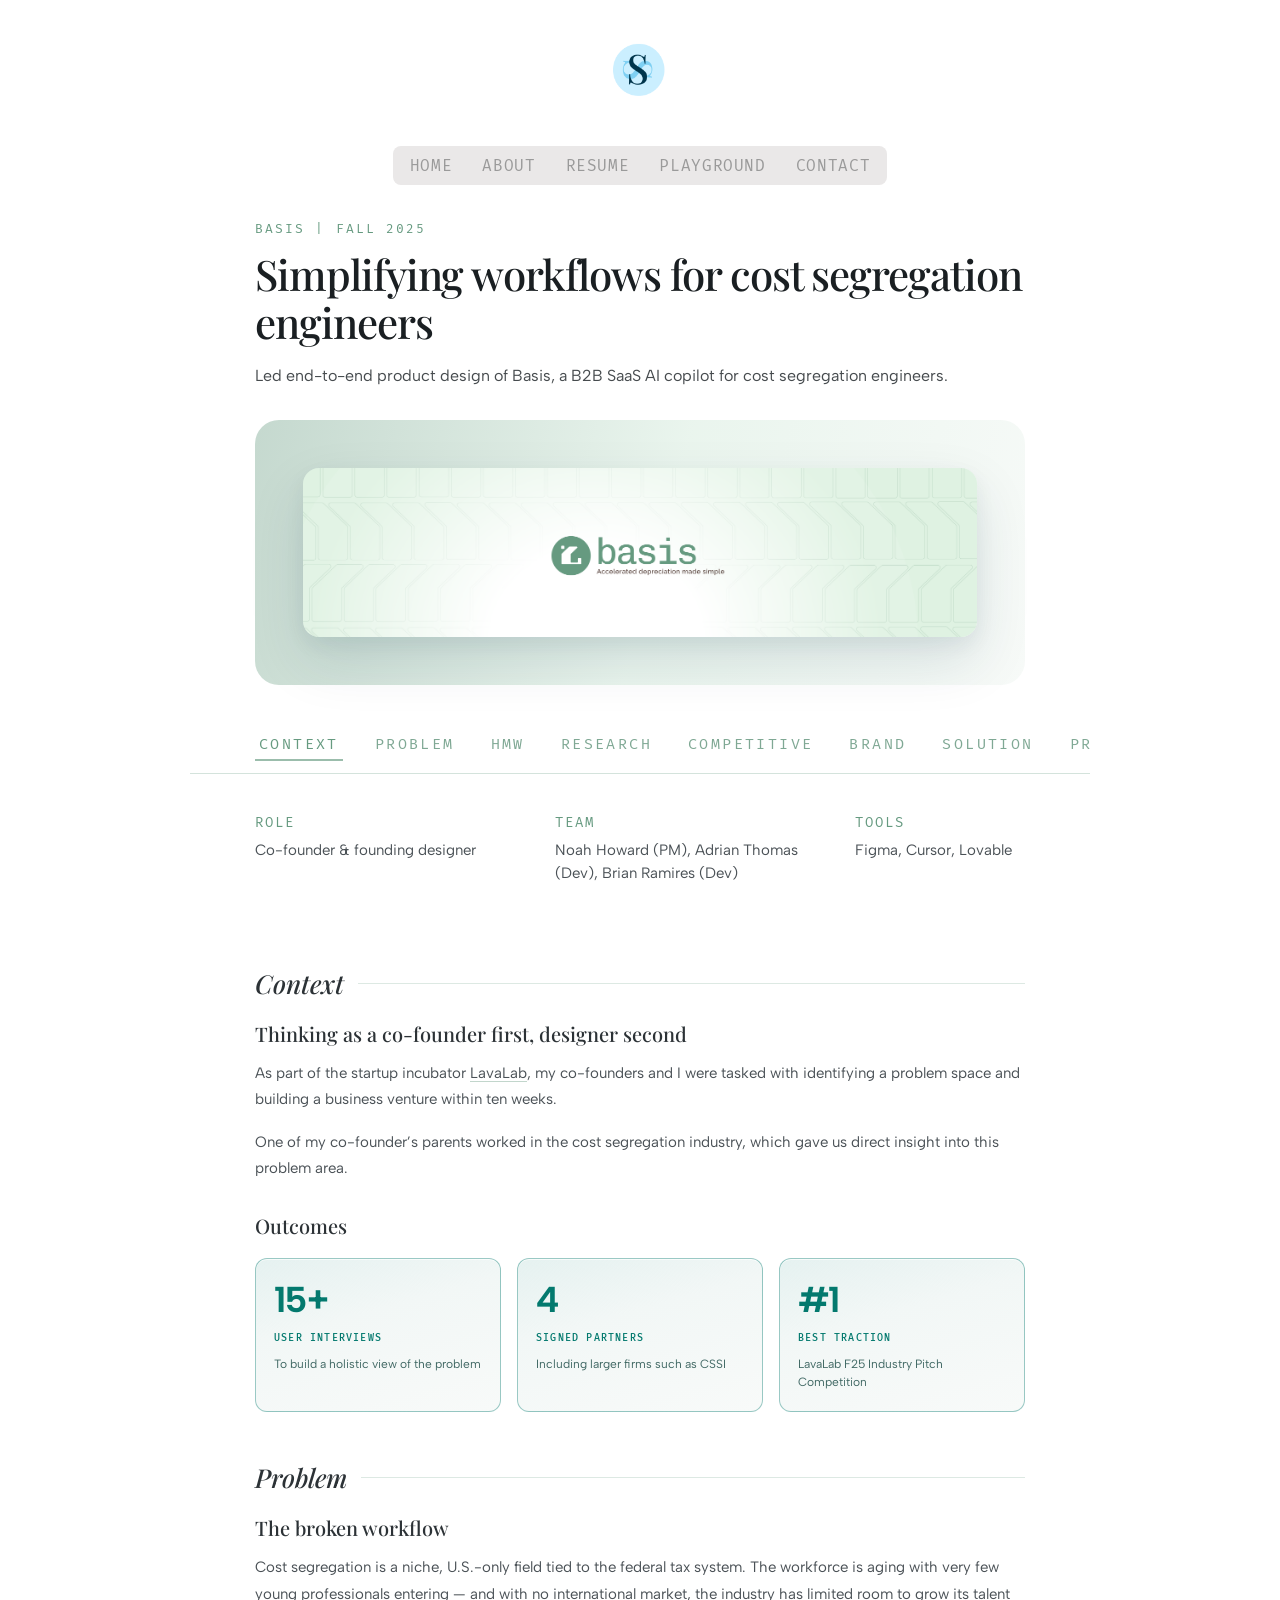
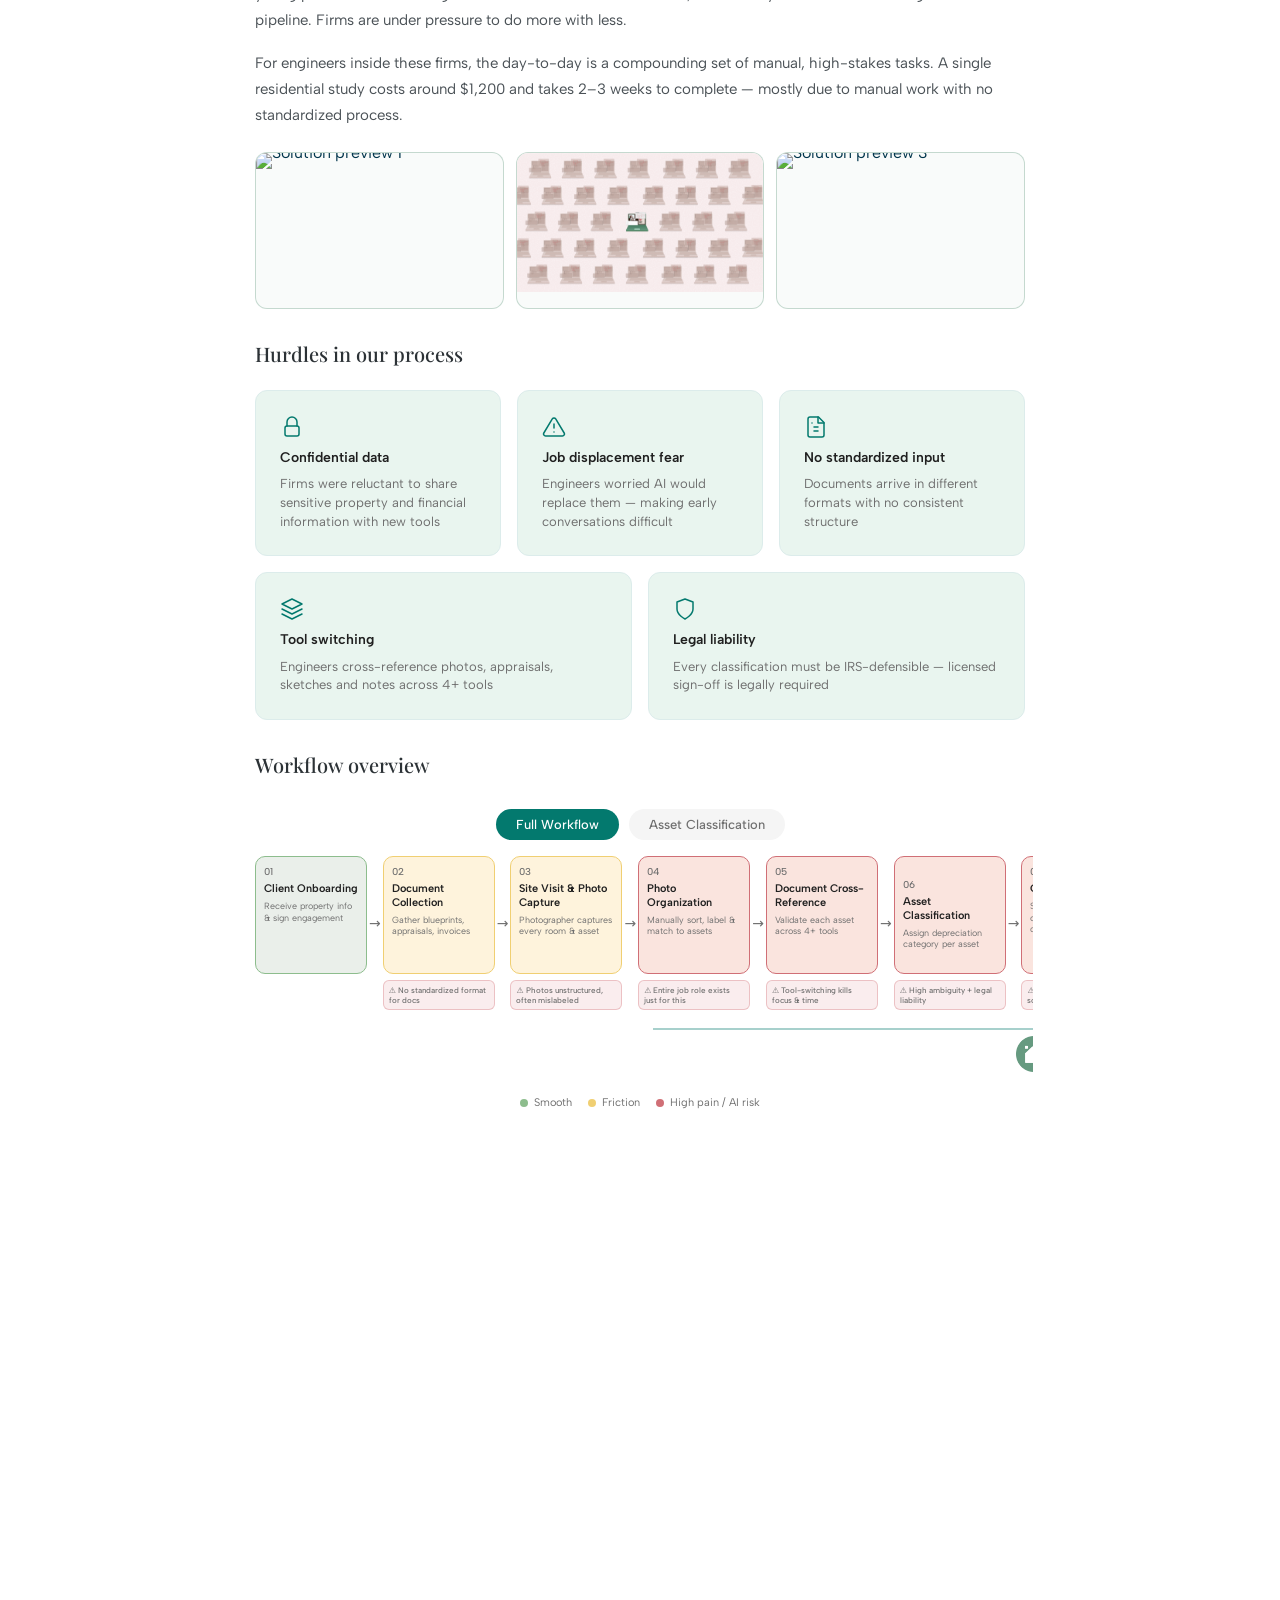
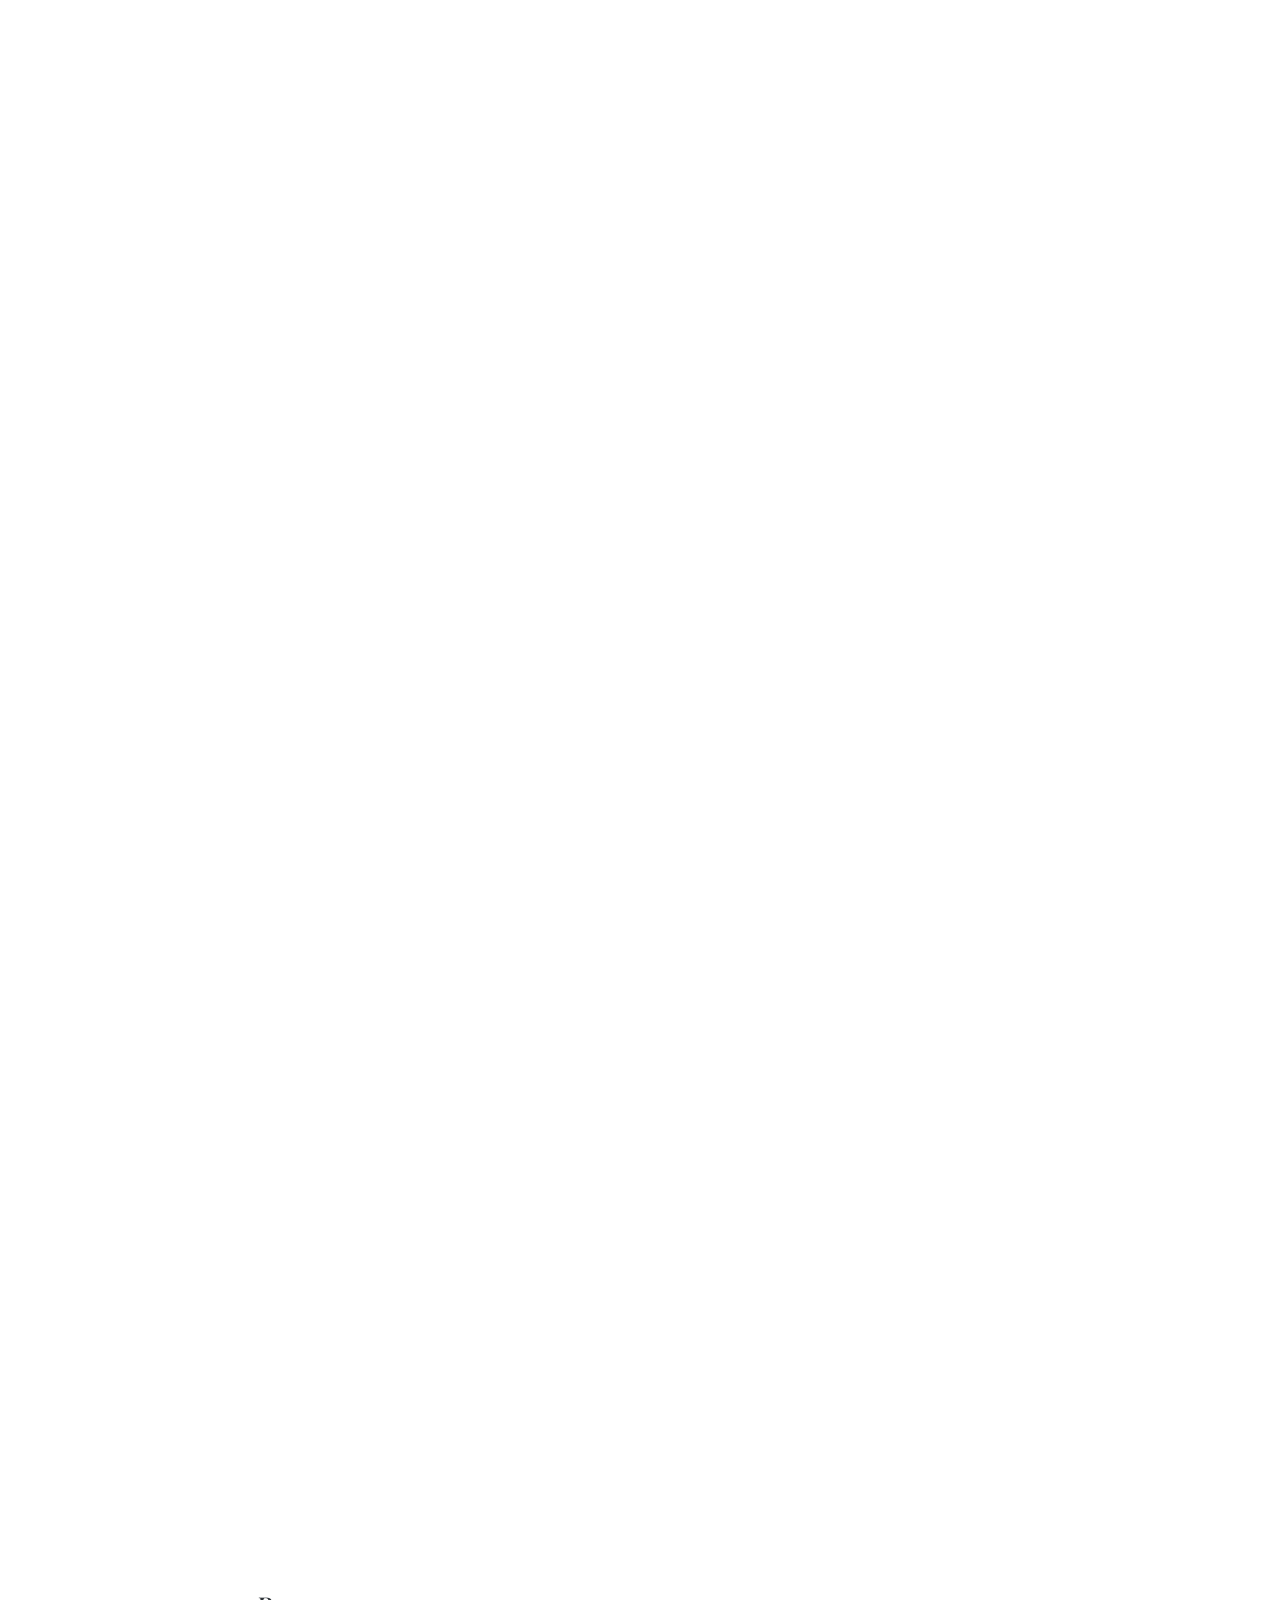
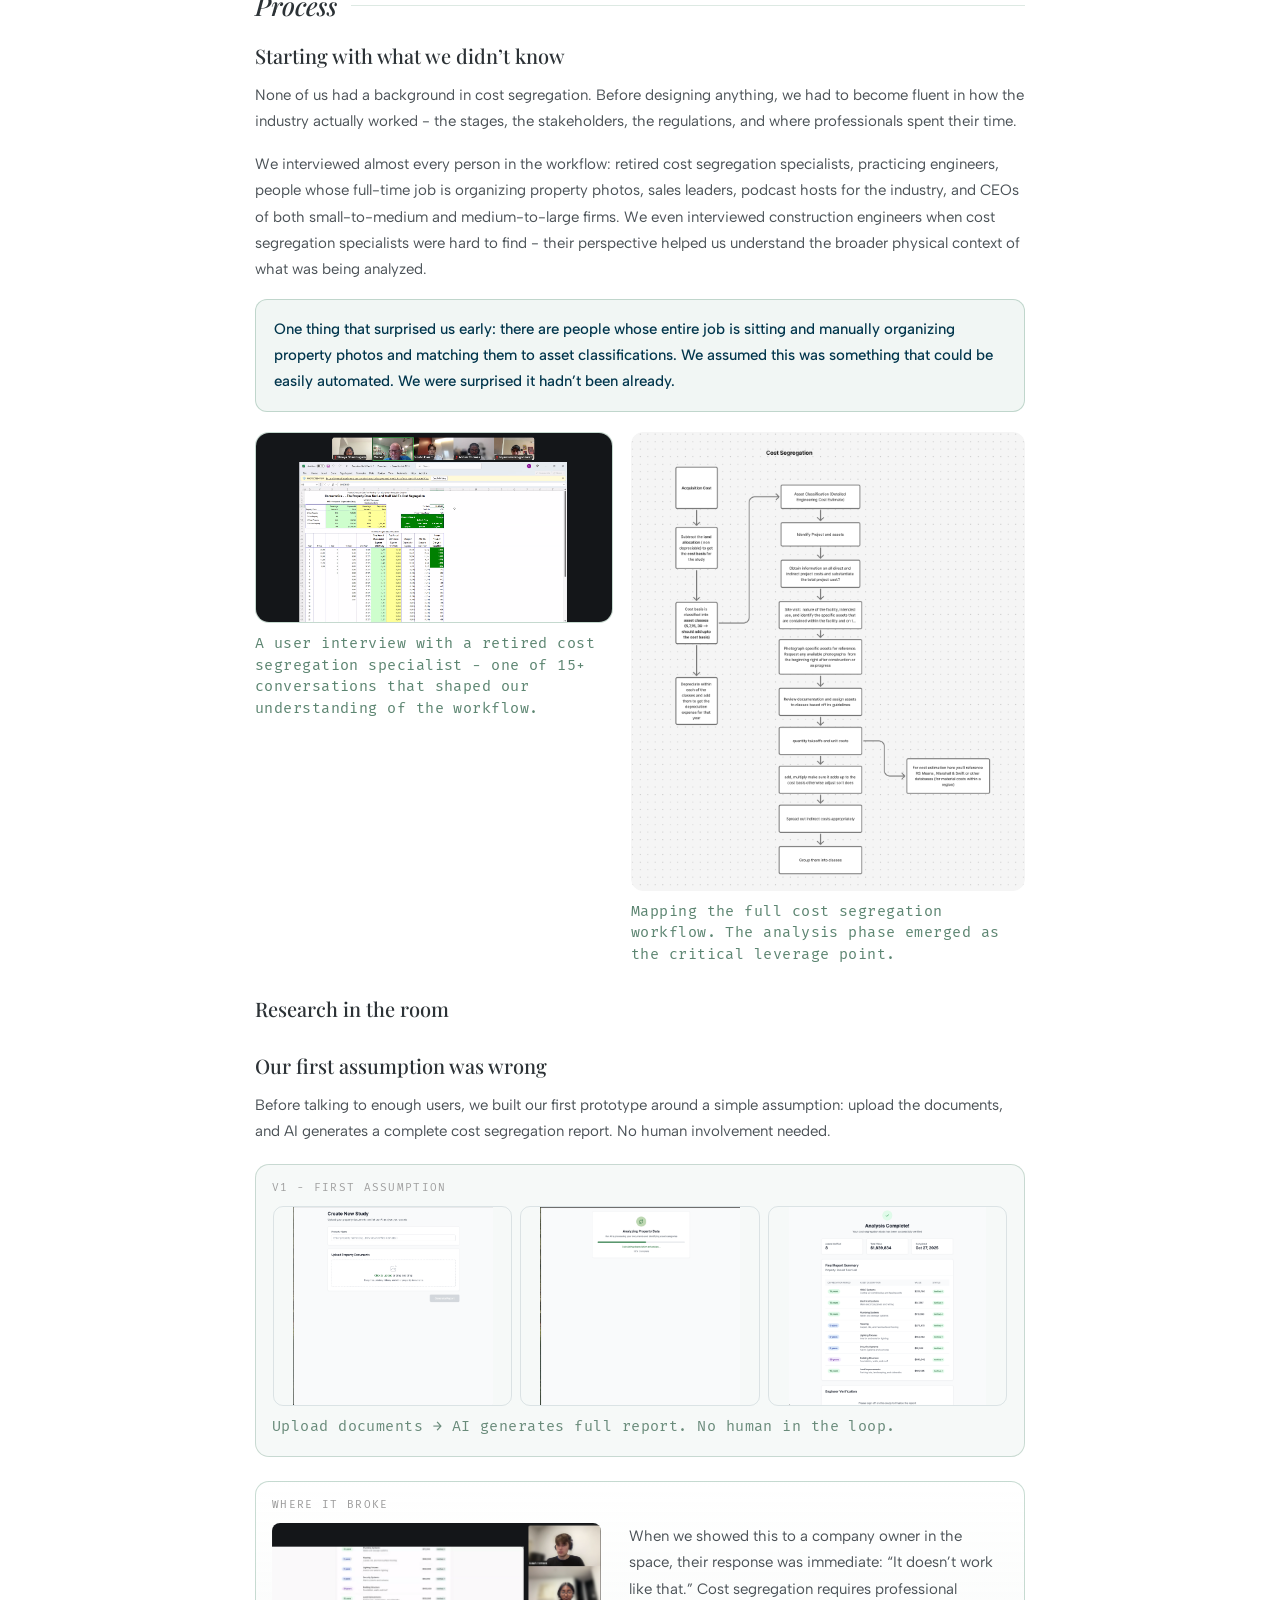
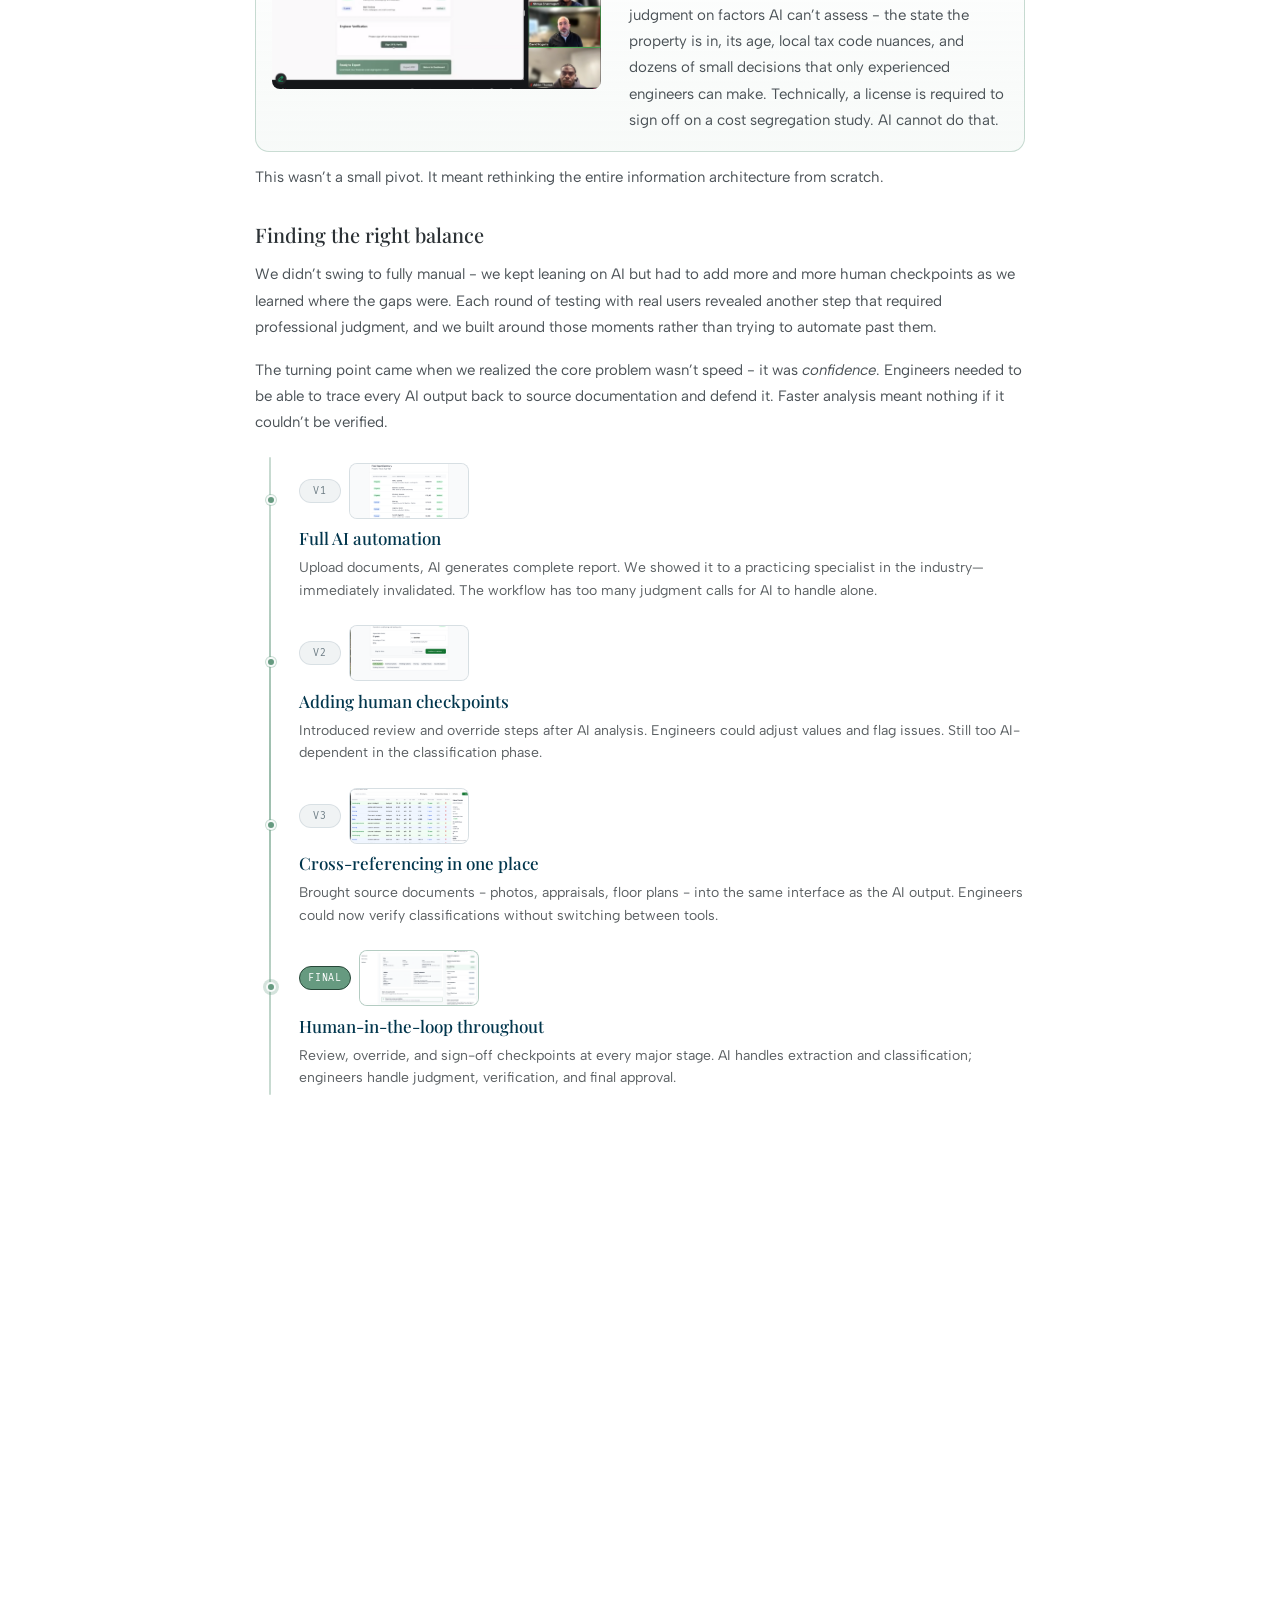
==== commit 613c3772: "Basis case study: add research/competitive/brand polish and solution demos Refines the new case stud" ====
--- a/basis.html
+++ b/basis.html
@@ -8,7 +8,7 @@
   <link rel="icon" type="image/png" href="homepage%20images/SS-logo.png" />
   <link rel="preconnect" href="https://fonts.googleapis.com" />
   <link rel="preconnect" href="https://fonts.gstatic.com" crossorigin />
-  <link href="https://fonts.googleapis.com/css2?family=Playfair+Display:ital,wght@0,400;0,500;1,400;1,500&family=Fira+Mono:wght@400;500&family=Albert+Sans:wght@400;600;700;800&display=swap" rel="stylesheet" />
+  <link href="https://fonts.googleapis.com/css2?family=Playfair+Display:ital,wght@0,400;0,500;1,400;1,500&family=Fira+Mono:wght@400;500&family=Albert+Sans:wght@400;600;700;800&family=Inter:wght@400;600;700&family=Instrument+Sans:wght@400;600;700&display=swap" rel="stylesheet" />
   <link rel="stylesheet" href="styles.css" />
   <link rel="stylesheet" href="case-study-themes.css" />
   <link rel="stylesheet" href="dark-mode.css" />
@@ -123,7 +123,6 @@
       width: 100%;
       height: auto;
       border-radius: 12px;
-      vertical-align: top;
     }
     @media (max-width: 640px) {
       #process .basis-process-intro-pair__row .case-figure--intro-zoom,
@@ -357,6 +356,44 @@
       --basis-wf-smooth-border: #8dbd8d;
       --basis-wf-line-teal: rgba(3, 121, 110, 0.35);
     }
+    body.page-basis .case-subnav {
+      overflow-x: hidden;
+    }
+    body.page-basis .case-subnav-inner {
+      flex-wrap: nowrap;
+      justify-content: flex-start;
+      gap: 28px;
+      overflow-x: auto;
+      overflow-y: hidden;
+      -webkit-overflow-scrolling: touch;
+      scrollbar-width: none;
+    }
+    body.page-basis .case-subnav-inner::-webkit-scrollbar {
+      display: none;
+    }
+    body.page-basis .case-subnav-inner a {
+      flex: 0 0 auto;
+      white-space: nowrap;
+      letter-spacing: 0.16em;
+    }
+    body.page-basis .case-meta-grid {
+      display: flex;
+      flex-wrap: nowrap;
+      gap: 20px;
+      margin-bottom: 48px;
+      padding-bottom: 32px;
+      overflow-x: auto;
+      overflow-y: hidden;
+      -webkit-overflow-scrolling: touch;
+      scrollbar-width: none;
+    }
+    body.page-basis .case-meta-grid::-webkit-scrollbar {
+      display: none;
+    }
+    body.page-basis .case-meta-block {
+      flex: 0 0 min(280px, 34vw);
+      min-width: 220px;
+    }
     body.page-basis .basis-stat-row {
       display: grid;
       grid-template-columns: repeat(3, minmax(0, 1fr));
@@ -404,6 +441,13 @@
     body.page-basis .basis-problem-preview {
       margin: 1.5em 0 2em;
     }
+    body.page-basis .case-feature-shot video {
+      display: block;
+      width: 100%;
+      height: auto;
+      object-fit: cover;
+      object-position: top center;
+    }
     body.page-basis .basis-pain-grid {
       display: flex;
       flex-direction: column;
@@ -430,7 +474,7 @@
       min-width: min(200px, 100%);
     }
     body.page-basis .basis-pain-card {
-      background: #f5f5f5;
+      background: #e9f5ef;
       border: 1px solid #dceceb;
       border-radius: 12px;
       padding: 24px;
@@ -725,8 +769,57 @@
       max-width: 720px;
     }
     @media (max-width: 768px) {
+      body.page-basis .case-meta-grid {
+        display: flex;
+        flex-wrap: nowrap;
+        gap: 14px;
+        margin-bottom: 36px;
+        padding-bottom: 28px;
+        overflow-x: auto;
+        overflow-y: hidden;
+        -webkit-overflow-scrolling: touch;
+        scrollbar-width: none;
+      }
+      body.page-basis .case-meta-grid::-webkit-scrollbar {
+        display: none;
+      }
+      body.page-basis .case-meta-block {
+        flex: 0 0 min(240px, 70vw);
+      }
+      body.page-basis .case-subnav-inner {
+        gap: 24px;
+      }
       body.page-basis .basis-stat-row {
-        grid-template-columns: 1fr;
+        display: flex;
+        flex-wrap: nowrap;
+        gap: 10px;
+        overflow-x: auto;
+        overflow-y: hidden;
+        -webkit-overflow-scrolling: touch;
+        scrollbar-width: none;
+      }
+      body.page-basis .basis-stat-row::-webkit-scrollbar {
+        display: none;
+      }
+      body.page-basis .basis-stat-card {
+        flex: 0 0 calc((100% - 20px) / 3);
+        min-width: calc((100% - 20px) / 3);
+        padding: 16px 12px 14px;
+      }
+      body.page-basis .basis-stat-num {
+        font-size: clamp(1.25rem, 4.2vw, 1.6rem);
+        margin-bottom: 8px;
+      }
+      body.page-basis .basis-stat-label {
+        font-size: 9px;
+        margin-bottom: 6px;
+      }
+      body.page-basis .basis-stat-desc {
+        font-size: 11px;
+        line-height: 1.35;
+      }
+      body.page-basis .basis-problem-preview {
+        display: none;
       }
       body.page-basis .basis-wf-intervention-line {
         margin-left: 8px;
@@ -790,6 +883,419 @@
     }
     html.theme-dark body.page-basis .basis-wf-asset-title {
       color: #7ed4c9;
+    }
+
+    /* Basis - Research, Competitive Landscape, Brand Direction */
+    body.page-basis :is(#research, #competitive, #brand) .case-p {
+      font-family: 'Inter', system-ui, sans-serif;
+      font-size: 14px;
+      font-weight: 400;
+      line-height: 1.55;
+      color: #6f6f6f;
+    }
+    body.page-basis :is(#research, #competitive, #brand) .case-p:last-child {
+      margin-bottom: 0;
+    }
+    body.page-basis :is(#research, #competitive, #brand) .case-caption,
+    body.page-basis :is(#research, #competitive, #brand) .basis-finding-cap,
+    body.page-basis :is(#research, #competitive, #brand) .basis-brand-cap {
+      font-family: 'Inter', system-ui, sans-serif;
+      font-size: 12px;
+      font-weight: 400;
+      line-height: 1.45;
+      color: #6f6f6f;
+    }
+    body.page-basis #research .basis-research-intro {
+      margin-bottom: 1.5em;
+    }
+    body.page-basis .basis-finding {
+      display: grid;
+      grid-template-columns: minmax(0, 3fr) minmax(0, 2fr);
+      gap: 24px 32px;
+      align-items: start;
+      padding-bottom: 32px;
+      margin-bottom: 32px;
+      border-bottom: 1px solid #dceceb;
+    }
+    body.page-basis .basis-finding:last-of-type {
+      border-bottom: none;
+      margin-bottom: 0;
+      padding-bottom: 0;
+    }
+    body.page-basis .basis-finding-label {
+      font-family: 'Inter', system-ui, sans-serif;
+      font-size: 11px;
+      font-weight: 600;
+      letter-spacing: 0.1em;
+      text-transform: uppercase;
+      color: #03796e;
+      margin: 0 0 14px;
+    }
+    body.page-basis .basis-finding-chain {
+      display: grid;
+      grid-template-columns: repeat(3, minmax(0, 1fr));
+      gap: 16px 20px;
+    }
+    body.page-basis .basis-finding-col-label {
+      font-family: 'Inter', system-ui, sans-serif;
+      font-size: 13px;
+      font-weight: 600;
+      color: #03796e;
+      margin: 0 0 8px;
+    }
+    body.page-basis .basis-finding-col-body {
+      font-family: 'Inter', system-ui, sans-serif;
+      font-size: 14px;
+      font-weight: 400;
+      line-height: 1.5;
+      color: #6f6f6f;
+      margin: 0;
+    }
+    body.page-basis .basis-finding-visual {
+      min-width: 0;
+    }
+    body.page-basis .basis-finding-visual img {
+      display: block;
+      width: 100%;
+      height: auto;
+      border-radius: 0;
+    }
+    body.page-basis .basis-finding-stack {
+      display: flex;
+      flex-direction: column;
+      gap: 16px;
+    }
+    body.page-basis .basis-finding-photo-wrap {
+      position: relative;
+    }
+    body.page-basis .basis-finding-tag {
+      position: absolute;
+      bottom: 10px;
+      left: 10px;
+      z-index: 1;
+      display: inline-block;
+      padding: 6px 10px;
+      border-radius: 999px;
+      background: #fae4de;
+      color: #d06f76;
+      font-family: 'Inter', system-ui, sans-serif;
+      font-size: 11px;
+      font-weight: 500;
+      line-height: 1.2;
+    }
+    body.page-basis .basis-finding-cap {
+      font-family: 'Inter', system-ui, sans-serif;
+      font-size: 12px;
+      font-weight: 400;
+      line-height: 1.45;
+      color: #6f6f6f;
+      margin: 10px 0 0;
+    }
+    body.page-basis .basis-finding-quote {
+      margin: 0;
+      padding: 24px;
+      border-left: 3px solid #03796e;
+      border-radius: 12px;
+      border: 1px solid #dceceb;
+      background: #e9f5ef;
+      font-family: 'Instrument Sans', system-ui, sans-serif;
+      font-size: 20px;
+      font-weight: 400;
+      line-height: 1.45;
+      color: #202020;
+    }
+    @media (max-width: 900px) {
+      body.page-basis .basis-finding {
+        grid-template-columns: 1fr;
+      }
+    }
+    @media (max-width: 520px) {
+      body.page-basis .basis-finding-chain {
+        grid-template-columns: 1fr;
+      }
+    }
+
+    body.page-basis #competitive .basis-compete-intro {
+      margin-bottom: 1.25em;
+    }
+    body.page-basis .basis-compete-matrix-top {
+      margin-bottom: 0;
+    }
+    body.page-basis .basis-compete-matrix-main {
+      display: block;
+      width: 100%;
+      height: auto;
+      border-radius: 12px;
+      box-shadow: 0 8px 28px rgba(0, 0, 0, 0.08);
+    }
+    body.page-basis .basis-compete-competitors {
+      display: flex;
+      flex-direction: column;
+      gap: 48px;
+      margin-top: 2em;
+      direction: ltr;
+    }
+    body.page-basis .basis-compete-row {
+      display: grid;
+      grid-template-columns: minmax(0, 1.1fr) minmax(0, 0.9fr);
+      grid-template-areas: 'compete-text compete-media';
+      gap: 24px 32px;
+      align-items: start;
+      direction: ltr;
+    }
+    body.page-basis .basis-compete-row-text {
+      grid-area: compete-text;
+      min-width: 0;
+    }
+    body.page-basis .basis-compete-block-title {
+      font-family: 'Instrument Sans', system-ui, sans-serif;
+      font-size: 18px;
+      font-weight: 700;
+      color: #202020;
+      margin: 0 0 12px;
+      line-height: 1.3;
+    }
+    body.page-basis .basis-compete-block-body {
+      font-family: 'Inter', system-ui, sans-serif;
+      font-size: 14px;
+      font-weight: 400;
+      line-height: 1.55;
+      color: #6f6f6f;
+      margin: 0;
+    }
+    body.page-basis .basis-compete-row-media {
+      grid-area: compete-media;
+      min-width: 0;
+      display: flex;
+      justify-content: flex-end;
+      align-items: flex-start;
+    }
+    body.page-basis .basis-compete-row-media img {
+      display: block;
+      max-width: 100%;
+      width: auto;
+      height: auto;
+      object-fit: contain;
+      border-radius: 8px;
+    }
+    body.page-basis .basis-compete-takeaway-h {
+      font-family: 'Instrument Sans', system-ui, sans-serif;
+      font-size: 18px;
+      font-weight: 700;
+      color: #202020;
+      margin: 2em 0 1em;
+      line-height: 1.3;
+    }
+    body.page-basis .basis-compete-cards {
+      display: grid;
+      grid-template-columns: repeat(4, minmax(0, 1fr));
+      gap: 16px;
+      margin: 0;
+    }
+    body.page-basis .basis-compete-card {
+      background: #f5f5f5;
+      border: 1px solid #dceceb;
+      border-radius: 12px;
+      padding: 24px;
+      box-sizing: border-box;
+      min-width: 0;
+    }
+    body.page-basis .basis-compete-check {
+      font-family: 'Inter', system-ui, sans-serif;
+      font-size: 16px;
+      font-weight: 700;
+      color: #03796e;
+      margin: 0 0 10px;
+      line-height: 1;
+    }
+    body.page-basis .basis-compete-title {
+      font-family: 'Inter', system-ui, sans-serif;
+      font-size: 14px;
+      font-weight: 600;
+      color: #202020;
+      margin: 0 0 8px;
+      line-height: 1.3;
+    }
+    body.page-basis .basis-compete-desc {
+      font-family: 'Inter', system-ui, sans-serif;
+      font-size: 13px;
+      font-weight: 400;
+      color: #6f6f6f;
+      margin: 0;
+      line-height: 1.45;
+    }
+    @media (max-width: 720px) {
+      body.page-basis .basis-compete-cards {
+        grid-template-columns: repeat(2, minmax(0, 1fr));
+      }
+      body.page-basis .basis-compete-row {
+        grid-template-columns: 1fr;
+        grid-template-areas:
+          'compete-text'
+          'compete-media';
+      }
+      body.page-basis .basis-compete-row-media {
+        justify-content: flex-start;
+      }
+    }
+    @media (max-width: 480px) {
+      body.page-basis .basis-compete-cards {
+        grid-template-columns: 1fr;
+      }
+    }
+
+    body.page-basis #brand .basis-brand-intro {
+      font-family: 'Instrument Sans', system-ui, sans-serif;
+      font-size: 20px;
+      font-weight: 400;
+      line-height: 1.45;
+      color: #202020;
+      max-width: 640px;
+      margin: 0 0 2em;
+    }
+    body.page-basis .basis-brand-split {
+      display: grid;
+      grid-template-columns: minmax(0, 11fr) minmax(0, 9fr);
+      gap: 32px 40px;
+      align-items: start;
+    }
+    body.page-basis .basis-brand-pillars {
+      min-width: 0;
+    }
+    body.page-basis .basis-brand-pillar + .basis-brand-pillar {
+      margin-top: 40px;
+    }
+    body.page-basis .basis-brand-pillar-label {
+      font-family: 'Inter', system-ui, sans-serif;
+      font-size: 11px;
+      font-weight: 600;
+      letter-spacing: 0.1em;
+      text-transform: uppercase;
+      color: #03796e;
+      margin: 0 0 16px;
+    }
+    body.page-basis .basis-brand-pillar-text {
+      font-family: 'Inter', system-ui, sans-serif;
+      font-size: 14px;
+      font-weight: 400;
+      line-height: 1.55;
+      color: #6f6f6f;
+      margin: 0;
+    }
+    body.page-basis .basis-brand-visual-stack {
+      display: flex;
+      flex-direction: column;
+      gap: 24px;
+      min-width: 0;
+    }
+    body.page-basis .basis-brand-visual-item {
+      margin: 0;
+      text-align: center;
+      display: flex;
+      flex-direction: column;
+      align-items: center;
+      min-width: 0;
+    }
+    body.page-basis .basis-brand-visual-img {
+      display: block;
+      max-width: 100%;
+      width: auto;
+      height: auto;
+      object-fit: contain;
+      border-radius: 8px;
+    }
+    body.page-basis #brand .basis-brand-cap {
+      font-family: 'Inter', system-ui, sans-serif;
+      font-size: 12px;
+      font-weight: 400;
+      line-height: 1.45;
+      color: #6f6f6f;
+      margin: 10px 0 0;
+      text-align: center;
+    }
+    body.page-basis .basis-brand-full {
+      margin: 24px 0 0;
+      width: 100%;
+      max-width: 100%;
+      box-sizing: border-box;
+      overflow: hidden;
+    }
+    body.page-basis .basis-brand-full-img {
+      display: block;
+      width: 100%;
+      max-width: 100%;
+      height: auto;
+      object-fit: contain;
+      border-radius: 8px;
+    }
+    @media (max-width: 900px) {
+      body.page-basis .basis-brand-split {
+        grid-template-columns: minmax(0, 11fr) minmax(0, 9fr);
+        gap: 20px;
+      }
+      body.page-basis #brand .basis-brand-intro {
+        font-size: 18px;
+        margin-bottom: 1.4em;
+      }
+      body.page-basis .basis-brand-pillar + .basis-brand-pillar {
+        margin-top: 24px;
+      }
+      body.page-basis .basis-brand-pillar-label {
+        font-size: 10px;
+        margin-bottom: 10px;
+      }
+      body.page-basis .basis-brand-pillar-text {
+        font-size: 13px;
+        line-height: 1.45;
+      }
+      body.page-basis .basis-brand-visual-stack {
+        gap: 16px;
+      }
+      body.page-basis #brand .basis-brand-cap {
+        font-size: 11px;
+      }
+      body.page-basis .basis-brand-full {
+        margin-top: 16px;
+      }
+    }
+
+    html.theme-dark body.page-basis #research .basis-finding-col-label {
+      color: #7ed4c9;
+    }
+    html.theme-dark body.page-basis .basis-compete-title,
+    html.theme-dark body.page-basis .basis-compete-block-title,
+    html.theme-dark body.page-basis .basis-compete-takeaway-h {
+      color: #e4eaee;
+    }
+    html.theme-dark body.page-basis #brand .basis-brand-intro {
+      color: #e4eaee;
+    }
+    html.theme-dark body.page-basis .basis-brand-pillar-label {
+      color: #8ee0d4;
+    }
+    html.theme-dark body.page-basis #research .basis-finding-col-body,
+    html.theme-dark body.page-basis .basis-finding-cap,
+    html.theme-dark body.page-basis .basis-compete-desc,
+    html.theme-dark body.page-basis .basis-compete-block-body,
+    html.theme-dark body.page-basis #brand .basis-brand-cap,
+    html.theme-dark body.page-basis .basis-brand-pillar-text {
+      color: #a8b4bd;
+    }
+    html.theme-dark body.page-basis .basis-finding {
+      border-bottom-color: rgba(220, 236, 235, 0.2);
+    }
+    html.theme-dark body.page-basis .basis-finding-quote {
+      background: rgba(30, 38, 42, 0.9);
+      color: #e4eaee;
+      border-left-color: #7ed4c9;
+      border-color: rgba(220, 236, 235, 0.22);
+    }
+    html.theme-dark body.page-basis .basis-compete-card {
+      background: rgba(30, 38, 42, 0.85);
+      border-color: rgba(220, 236, 235, 0.22);
+    }
+    html.theme-dark body.page-basis .basis-compete-matrix-main {
+      box-shadow: 0 8px 28px rgba(0, 0, 0, 0.35);
     }
   </style>
 </head>
@@ -836,6 +1342,9 @@
           <a href="#context">Context</a>
           <a href="#problem">Problem</a>
           <a href="#hmw">HMW</a>
+          <a href="#research">Research</a>
+          <a href="#competitive">Competitive</a>
+          <a href="#brand">Brand</a>
           <a href="#solution">Solution</a>
           <a href="#process">Process</a>
           <a href="#impact">Impact</a>
@@ -1146,6 +1655,183 @@
             </div>
           </section>
 
+          <section id="research" class="case-section case-anchor" data-reveal>
+            <h2 class="case-h2">Research</h2>
+            <p class="case-p basis-research-intro">
+              None of us had a background in cost segregation. Before designing anything, we interviewed almost every person in the workflow: retired specialists, practicing engineers, photo organizers, sales leaders, podcast hosts, and CEOs of firms both small and large.
+            </p>
+
+            <div class="basis-finding">
+              <div class="basis-finding-main">
+                <p class="basis-finding-label">Finding 01</p>
+                <div class="basis-finding-chain">
+                  <div>
+                    <p class="basis-finding-col-label">Data</p>
+                    <p class="basis-finding-col-body">When we showed our first prototype to a retired cost segregation specialist, the response was immediate: the workflow has too many judgment calls for AI to handle alone. A license is required to sign off on every study. AI cannot do that.</p>
+                  </div>
+                  <div>
+                    <p class="basis-finding-col-label">Insight</p>
+                    <p class="basis-finding-col-body">The core problem wasn&rsquo;t speed - it was confidence. Every AI output needs to be traceable back to source documentation and legally defensible.</p>
+                  </div>
+                  <div>
+                    <p class="basis-finding-col-label">Consequence</p>
+                    <p class="basis-finding-col-body">Reframed the entire product around traceability. Rethought the full information architecture from scratch. V1 was immediately invalidated.</p>
+                  </div>
+                </div>
+              </div>
+              <div class="basis-finding-visual">
+                <div class="basis-finding-stack">
+                  <div class="basis-finding-stack-item">
+                    <div class="basis-finding-photo-wrap">
+                      <span class="basis-finding-tag">No human in the loop</span>
+                      <img src="basis-images/V1_screen.png" alt="V1 prototype screen" width="900" height="600" loading="lazy" />
+                    </div>
+                    <p class="basis-finding-cap">V1 prototype - our first assumption was that AI could handle everything. It was immediately invalidated.</p>
+                  </div>
+                </div>
+              </div>
+            </div>
+
+            <div class="basis-finding">
+              <div class="basis-finding-main">
+                <p class="basis-finding-label">Finding 02</p>
+                <div class="basis-finding-chain">
+                  <div>
+                    <p class="basis-finding-col-label">Data</p>
+                    <p class="basis-finding-col-body">We discovered that some people&rsquo;s entire job is manually sorting, labeling, and matching property photos to asset categories - a task so time-consuming it warranted its own dedicated role.</p>
+                  </div>
+                  <div>
+                    <p class="basis-finding-col-label">Insight</p>
+                    <p class="basis-finding-col-body">The biggest bottleneck wasn&rsquo;t analysis - it was evidence organization. Engineers were drowning in unstructured photos before they could even begin classifying.</p>
+                  </div>
+                  <div>
+                    <p class="basis-finding-col-label">Consequence</p>
+                    <p class="basis-finding-col-body">Designed a unified document view so engineers could view, annotate, and reference photos without ever leaving the interface.</p>
+                  </div>
+                </div>
+              </div>
+              <div class="basis-finding-visual">
+                <img src="basis-images/Image-org.png" alt="Manual photo organization: unstructured image files" width="900" height="600" loading="lazy" />
+                <p class="basis-finding-cap">The manual photo organization reality - hundreds of raw files, no structure, no standardized naming.</p>
+              </div>
+            </div>
+
+            <div class="basis-finding">
+              <div class="basis-finding-main">
+                <p class="basis-finding-label">Finding 03</p>
+                <div class="basis-finding-chain">
+                  <div>
+                    <p class="basis-finding-col-label">Data</p>
+                    <p class="basis-finding-col-body">Engineers and firm owners were hesitant to engage with us at all. Two reasons came up repeatedly: cost segregation involves highly confidential property and financial data, and many engineers feared our product would replace their jobs entirely.</p>
+                  </div>
+                  <div>
+                    <p class="basis-finding-col-label">Insight</p>
+                    <p class="basis-finding-col-body">The product needed to visibly keep engineers in control - not just technically, but perceptually. Trust had to be designed in, not assumed.</p>
+                  </div>
+                  <div>
+                    <p class="basis-finding-col-label">Consequence</p>
+                    <p class="basis-finding-col-body">Built human-in-the-loop checkpoints at every major stage. Made override and approval actions prominent so engineers always felt like the final authority.</p>
+                  </div>
+                </div>
+              </div>
+              <div class="basis-finding-visual">
+                <blockquote class="basis-finding-quote">
+                  Engineers needed to see that Basis made them better at their job - not redundant.
+                </blockquote>
+              </div>
+            </div>
+          </section>
+
+          <section id="competitive" class="case-section case-anchor" data-reveal>
+            <h2 class="case-h2">Competitive Landscape</h2>
+            <p class="case-p basis-compete-intro">Studying existing tools helped define what Basis needed to be.</p>
+
+            <div class="basis-compete-matrix-top">
+              <img class="basis-compete-matrix-main" src="basis-images/Competition.png" alt="Competitive landscape comparison matrix" width="1200" height="800" loading="lazy" />
+            </div>
+
+            <div class="basis-compete-competitors">
+              <div class="basis-compete-row">
+                <div class="basis-compete-row-text">
+                  <h3 class="basis-compete-block-title">SegStream</h3>
+                  <p class="basis-compete-block-body">Built for seasoned specialists, powerful but dense. The worksheet interface surfaces granular classification data with identifying details for each component, which engineers actually need. But the navigation is overwhelming and there is no AI assistance anywhere in the workflow.</p>
+                </div>
+                <div class="basis-compete-row-media">
+                  <img src="basis-images/Segstream.png" alt="SegStream product interface" width="800" height="500" loading="lazy" />
+                </div>
+              </div>
+              <div class="basis-compete-row">
+                <div class="basis-compete-row-text">
+                  <h3 class="basis-compete-block-title">Segmenti AI</h3>
+                  <p class="basis-compete-block-body">Gets the upload and document viewing experience right, clean, accessible, easy to pull up files throughout the process. But it is fully AI-automated with no human review built in. Still in beta, it carries openly low confidence scores on its outputs, a dealbreaker in an industry where every classification needs a licensed sign-off.</p>
+                </div>
+                <div class="basis-compete-row-media">
+                  <img src="basis-images/SegmentiAI.png" alt="Segmenti AI product interface" width="800" height="500" loading="lazy" />
+                </div>
+              </div>
+            </div>
+
+            <h3 class="basis-compete-takeaway-h">What we took from each</h3>
+            <div class="basis-compete-cards">
+              <div class="basis-compete-card">
+                <p class="basis-compete-check" aria-hidden="true">✓</p>
+                <p class="basis-compete-title">Human-in-the-loop</p>
+                <p class="basis-compete-desc">Borrowed from what Segmenti gets wrong</p>
+              </div>
+              <div class="basis-compete-card">
+                <p class="basis-compete-check" aria-hidden="true">✓</p>
+                <p class="basis-compete-title">Clean navigation</p>
+                <p class="basis-compete-desc">The antidote to SegStream&rsquo;s density</p>
+              </div>
+              <div class="basis-compete-card">
+                <p class="basis-compete-check" aria-hidden="true">✓</p>
+                <p class="basis-compete-title">Key details per classification</p>
+                <p class="basis-compete-desc">The one thing SegStream gets right</p>
+              </div>
+              <div class="basis-compete-card">
+                <p class="basis-compete-check" aria-hidden="true">✓</p>
+                <p class="basis-compete-title">Easy doc viewing throughout</p>
+                <p class="basis-compete-desc">The one thing Segmenti gets right</p>
+              </div>
+            </div>
+          </section>
+
+          <section id="brand" class="case-section case-anchor" data-reveal>
+            <h2 class="case-h2">Brand Direction</h2>
+            <p class="basis-brand-intro">Six weeks in, we scrapped the brand. It looked like a startup. It needed to look like a tool.</p>
+
+            <div class="basis-brand-split">
+              <div class="basis-brand-pillars">
+                <div class="basis-brand-pillar">
+                  <p class="basis-brand-pillar-label">Color</p>
+                  <p class="basis-brand-pillar-text">Most competitors defaulted to blue. We went green deliberately, green signals money, growth, and financial precision. The warm browns and dusty rose accents add a wallet-and-wealth association, grounded in what the industry actually does. The palette stays muted for extended screen time, engineers spend hours in this tool.</p>
+                </div>
+                <div class="basis-brand-pillar">
+                  <p class="basis-brand-pillar-label">Logo</p>
+                  <p class="basis-brand-pillar-text">The rounded square motif used throughout the UI, in cards, tags, and inputs, is carried directly into the logo mark. The shape also echoes a document, a form, a data field, the exact artifacts engineers work with every day.</p>
+                </div>
+                <div class="basis-brand-pillar">
+                  <p class="basis-brand-pillar-label">Design system</p>
+                  <p class="basis-brand-pillar-text">We added tags throughout the design system to make components skimmable at a glance, so the team could move fast without hunting for the right element.</p>
+                </div>
+              </div>
+              <div class="basis-brand-visual-stack">
+                <figure class="basis-brand-visual-item">
+                  <img class="basis-brand-visual-img" src="basis-images/Brand%201.png" alt="Brand direction option 1" loading="lazy" />
+                  <figcaption class="basis-brand-cap">Initial branding</figcaption>
+                </figure>
+                <figure class="basis-brand-visual-item">
+                  <img class="basis-brand-visual-img" src="basis-images/Brand2.png" alt="Brand direction option 2" loading="lazy" />
+                  <figcaption class="basis-brand-cap">Final branding</figcaption>
+                </figure>
+              </div>
+            </div>
+            <figure class="basis-brand-full">
+              <img class="basis-brand-full-img" src="basis-images/design_system-basis.png" alt="Basis design system overview" loading="lazy" />
+              <figcaption class="basis-brand-cap">Final design system</figcaption>
+            </figure>
+          </section>
+
           <section id="solution" class="case-section case-anchor" data-reveal>
             <h2 class="case-h2">Solution</h2>
             <h3 class="case-h3 case-h3--spaced case-h3--roman">Presenting: Basis</h3>
@@ -1162,36 +1848,45 @@
               <div class="case-feature case-feature--media-left" data-reveal>
                 <div class="case-feature-media">
                   <div class="case-feature-shot">
-                    <img src="basis-images/Feature1.webp" alt="Human-in-the-loop workflows" loading="lazy" width="900" height="700" />
-                  </div>
+                    <video autoplay loop muted playsinline preload="metadata" aria-label="Human-in-the-loop workflows preview">
+                      <source src="basis-images/Sol1.mp4" type="video/mp4" />
+                    </video>
+                  </div>
+                  <p class="case-caption">Categorizing images and documentation into separate rooms/categories.</p>
+                </div>
+                <div class="case-feature-copy">
+                  <h4 class="case-feature-title">Automating redundant tasks</h4>
+                  <p class="case-p">Basis automates repetitive tasks like extracting information, classifying rooms and organizing evidence so engineers can focus on higher-value judgment calls.</p>
+                </div>
+              </div>
+
+              <div class="case-feature case-feature--media-left" data-reveal>
+                <div class="case-feature-media">
+                  <div class="case-feature-shot">
+                    <video autoplay loop muted playsinline preload="metadata" aria-label="Cross-referencing in one place preview">
+                      <source src="basis-images/sol2..mp4" type="video/mp4" />
+                    </video>
+                  </div>
+                  <p class="case-caption">Cross-referencing classifications with IRS guidelines and documentation.</p>
+                </div>
+                <div class="case-feature-copy">
+                  <h4 class="case-feature-title">Cross-referencing in one place</h4>
+                  <p class="case-p">Engineers previously switched between photos, appraisals, sketches, and notes to validate a single decision. Basis brings these documents into one interface.</p>
+                </div>
+              </div>
+
+              <div class="case-feature case-feature--media-left" data-reveal>
+                <div class="case-feature-media">
+                  <div class="case-feature-shot">
+                    <video autoplay loop muted playsinline preload="metadata" aria-label="Automating redundant tasks preview">
+                      <source src="basis-images/sol3.mp4" type="video/mp4" />
+                    </video>
+                  </div>
+                  <p class="case-caption">Ability to edit and verify work done by our model.</p>
                 </div>
                 <div class="case-feature-copy">
                   <h4 class="case-feature-title">Human-in-the-loop workflows</h4>
                   <p class="case-p">Because cost segregation relies on professional judgment, Basis was designed with review, override, and approval checkpoints.</p>
-                </div>
-              </div>
-
-              <div class="case-feature case-feature--media-left" data-reveal>
-                <div class="case-feature-media">
-                  <div class="case-feature-shot">
-                    <img src="basis-images/Feature%202.png" alt="Cross-referencing in one place" loading="lazy" width="900" height="700" />
-                  </div>
-                </div>
-                <div class="case-feature-copy">
-                  <h4 class="case-feature-title">Cross-referencing in one place</h4>
-                  <p class="case-p">Engineers previously switched between photos, appraisals, sketches, and notes to validate a single decision. Basis brings these documents into one interface.</p>
-                </div>
-              </div>
-
-              <div class="case-feature case-feature--media-left" data-reveal>
-                <div class="case-feature-media">
-                  <div class="case-feature-shot">
-                    <img src="basis-images/Feature%203.png" alt="Automating redundant tasks" loading="lazy" width="900" height="700" />
-                  </div>
-                </div>
-                <div class="case-feature-copy">
-                  <h4 class="case-feature-title">Automating redundant tasks</h4>
-                  <p class="case-p">Basis automates repetitive tasks like extracting information, classifying rooms and organizing evidence so engineers can focus on higher-value judgment calls.</p>
                 </div>
               </div>
             </div>
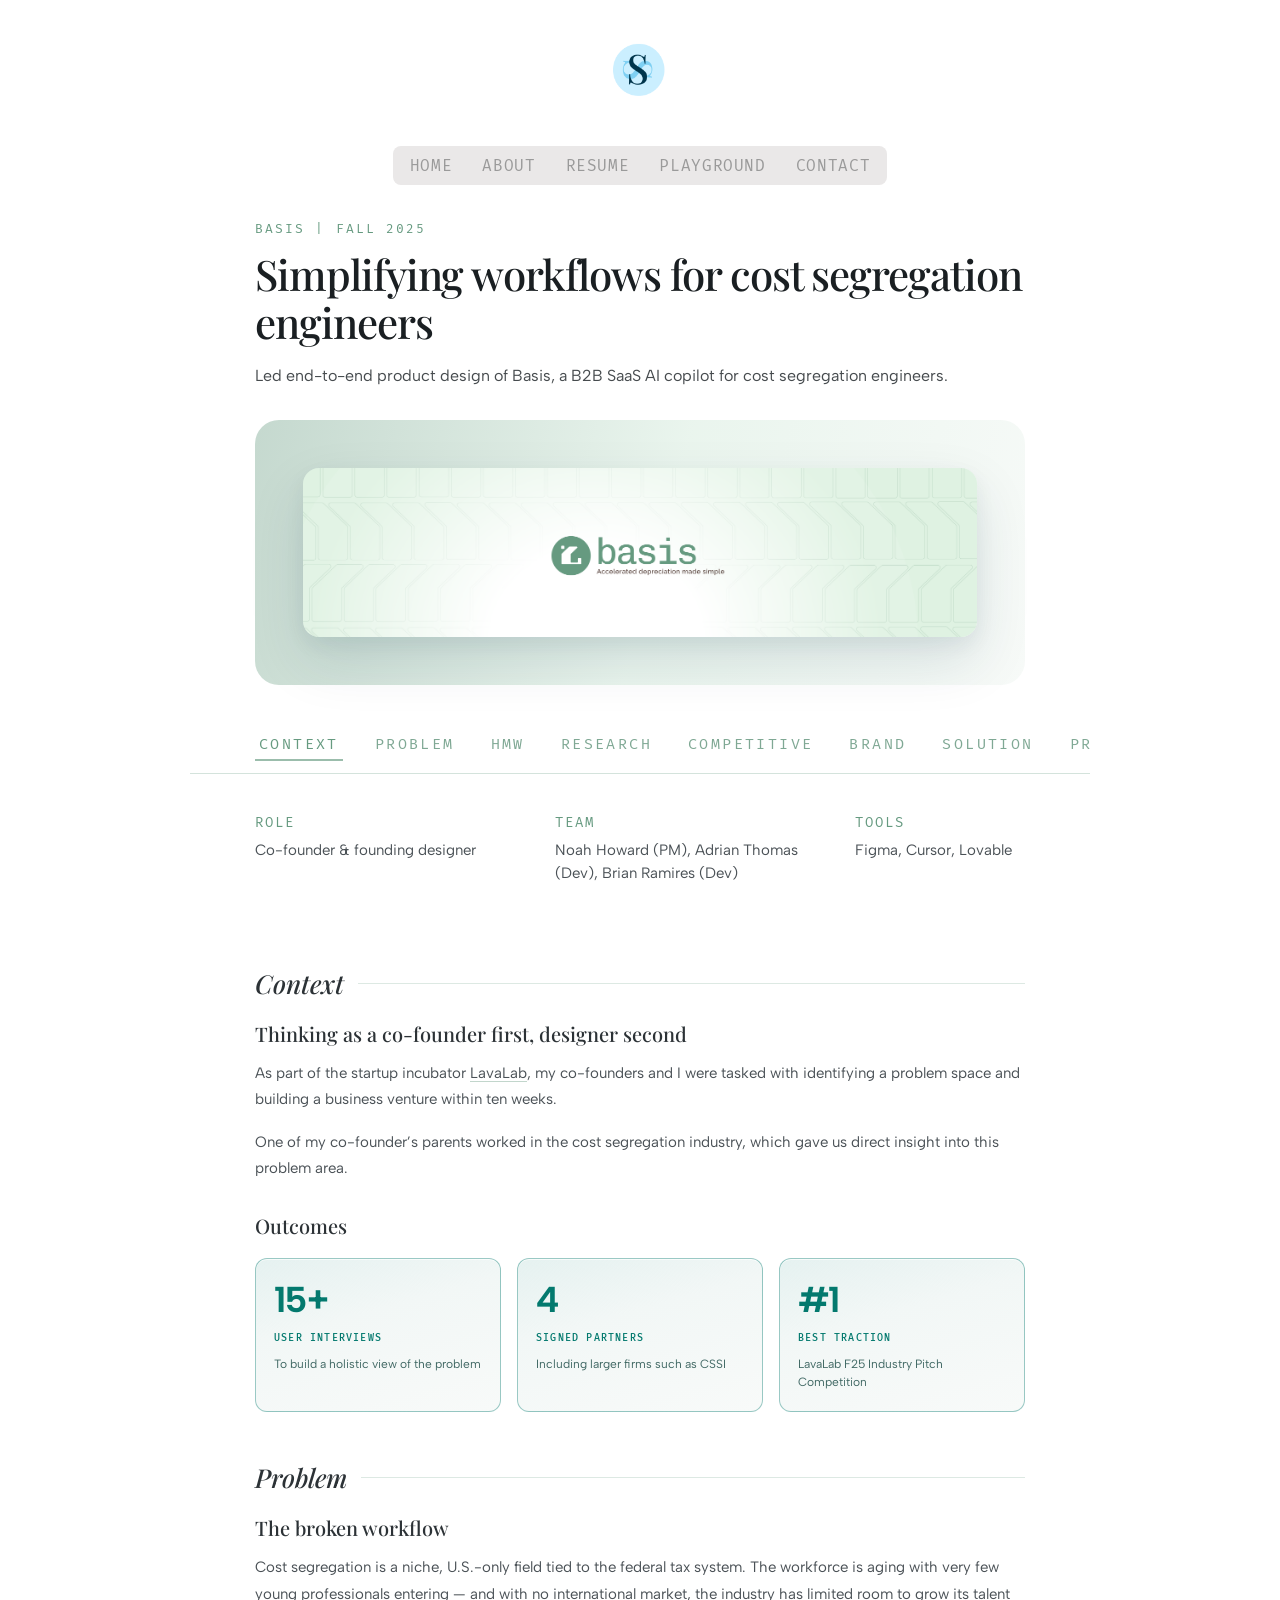
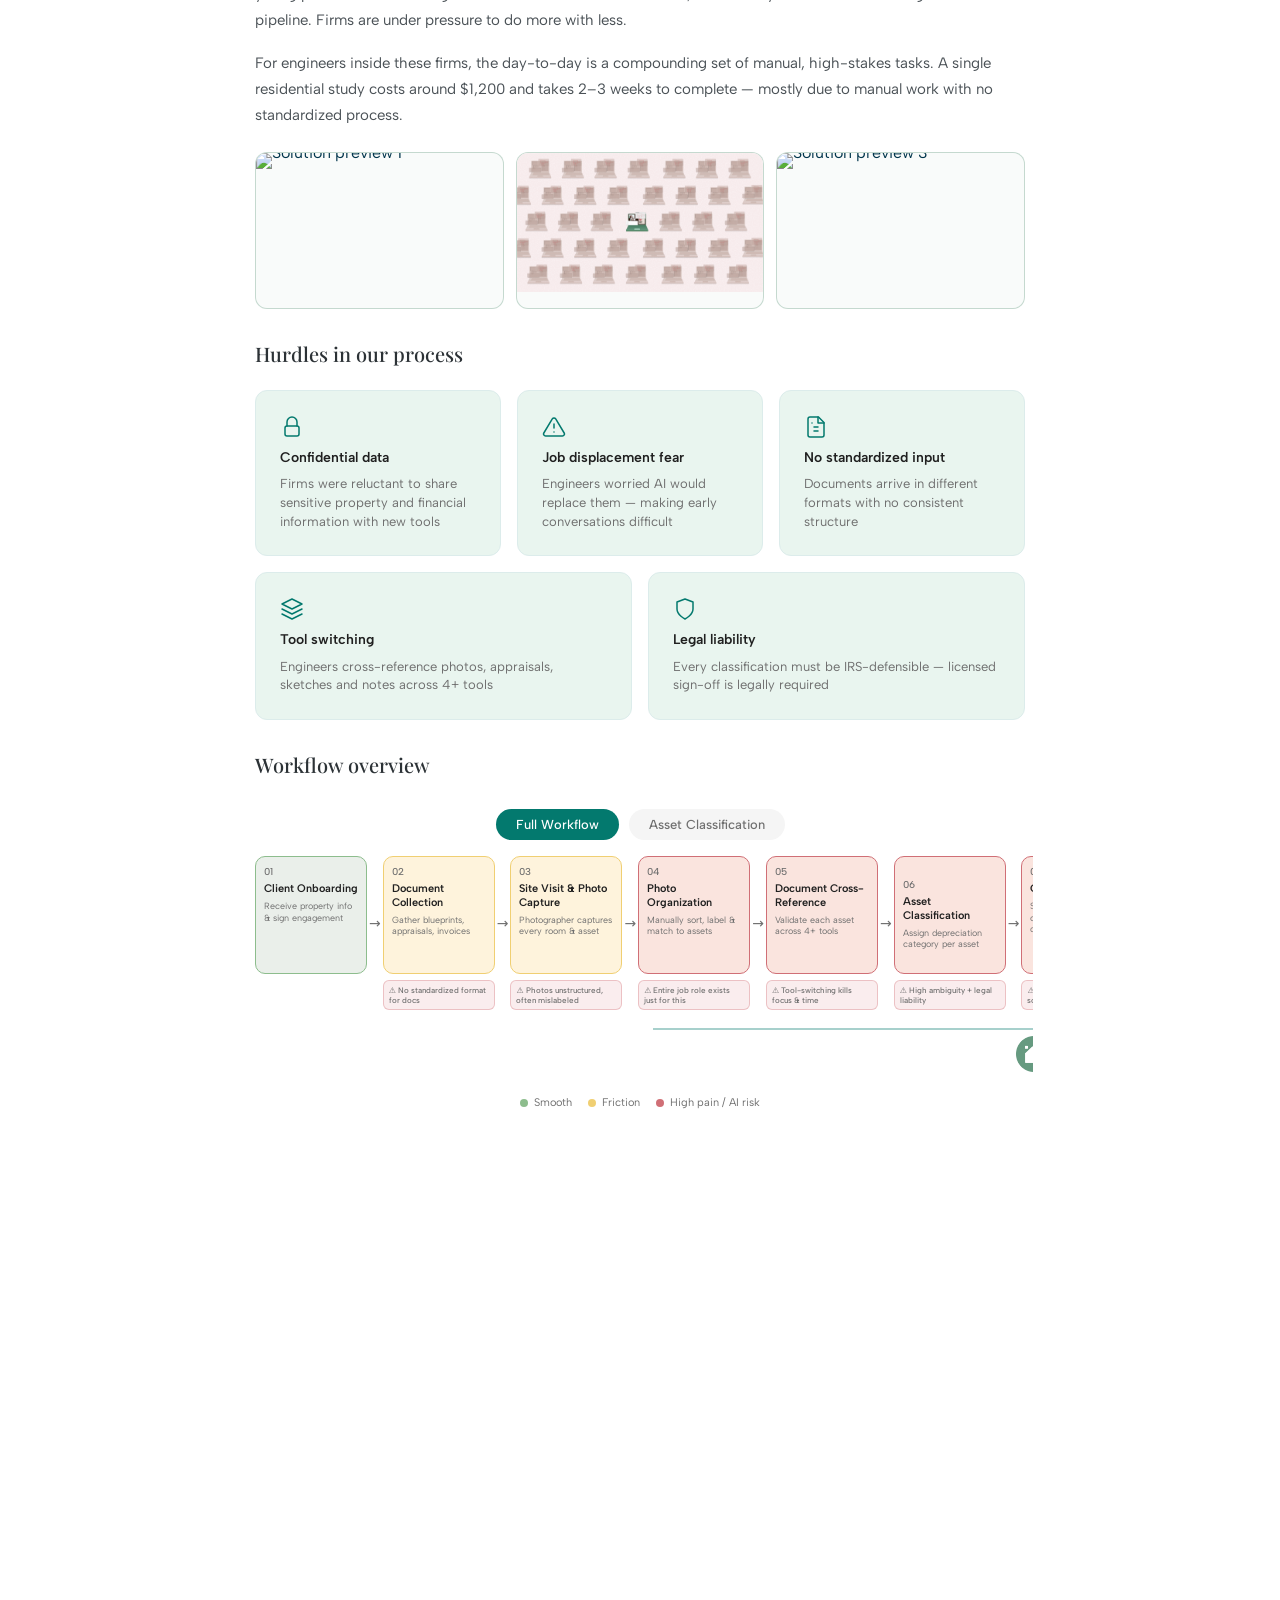
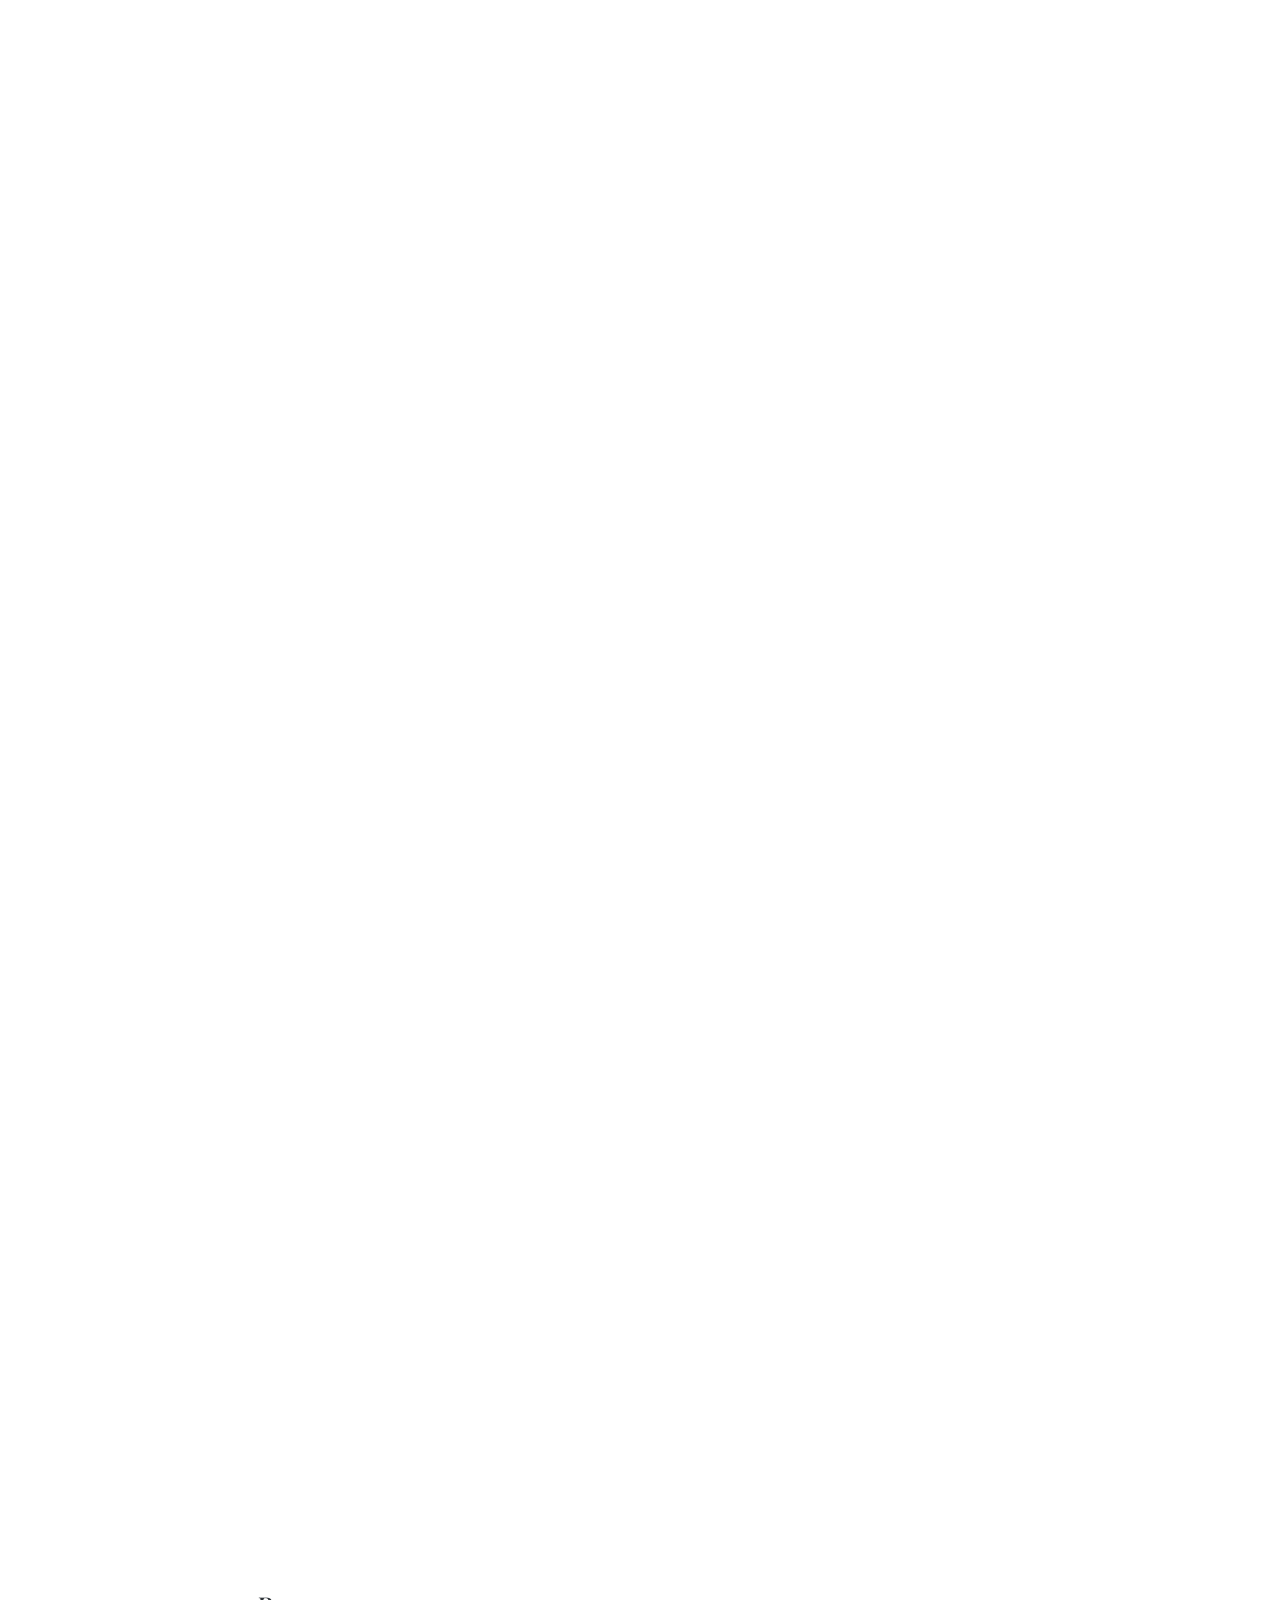
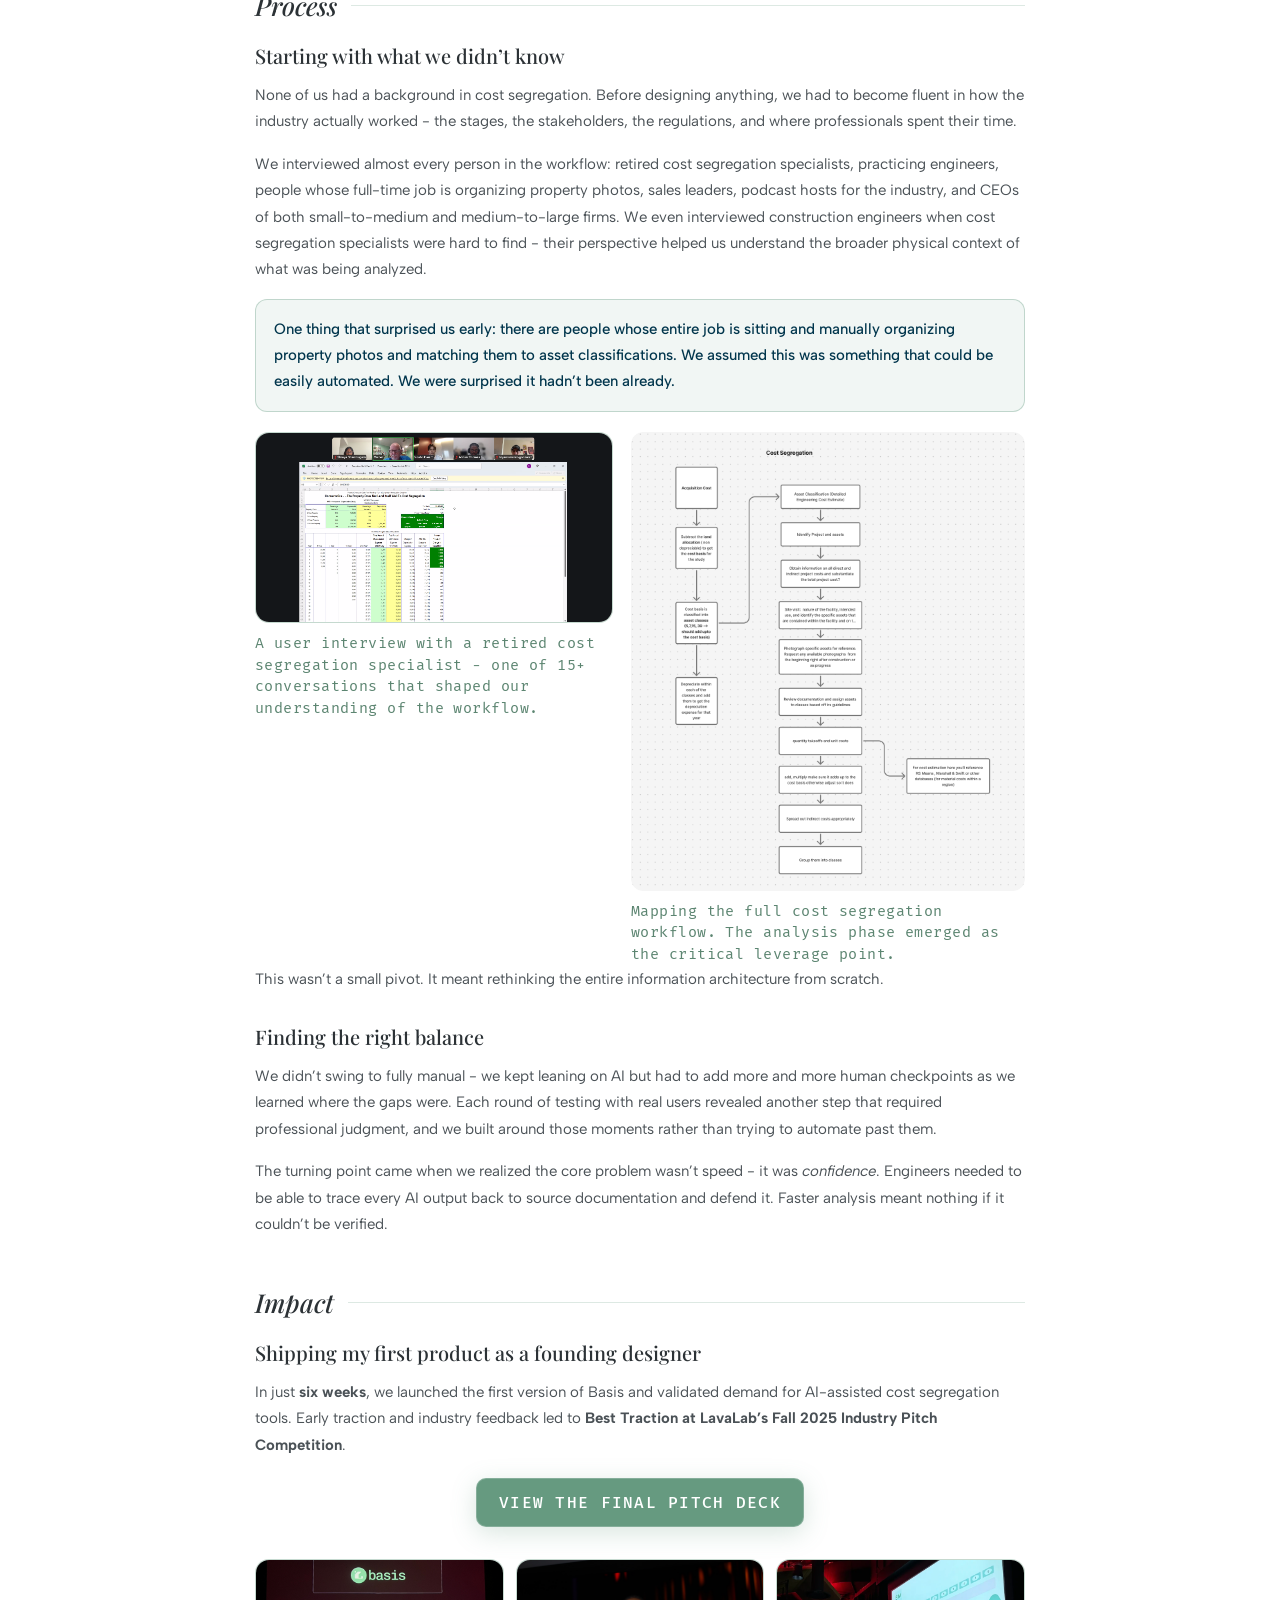
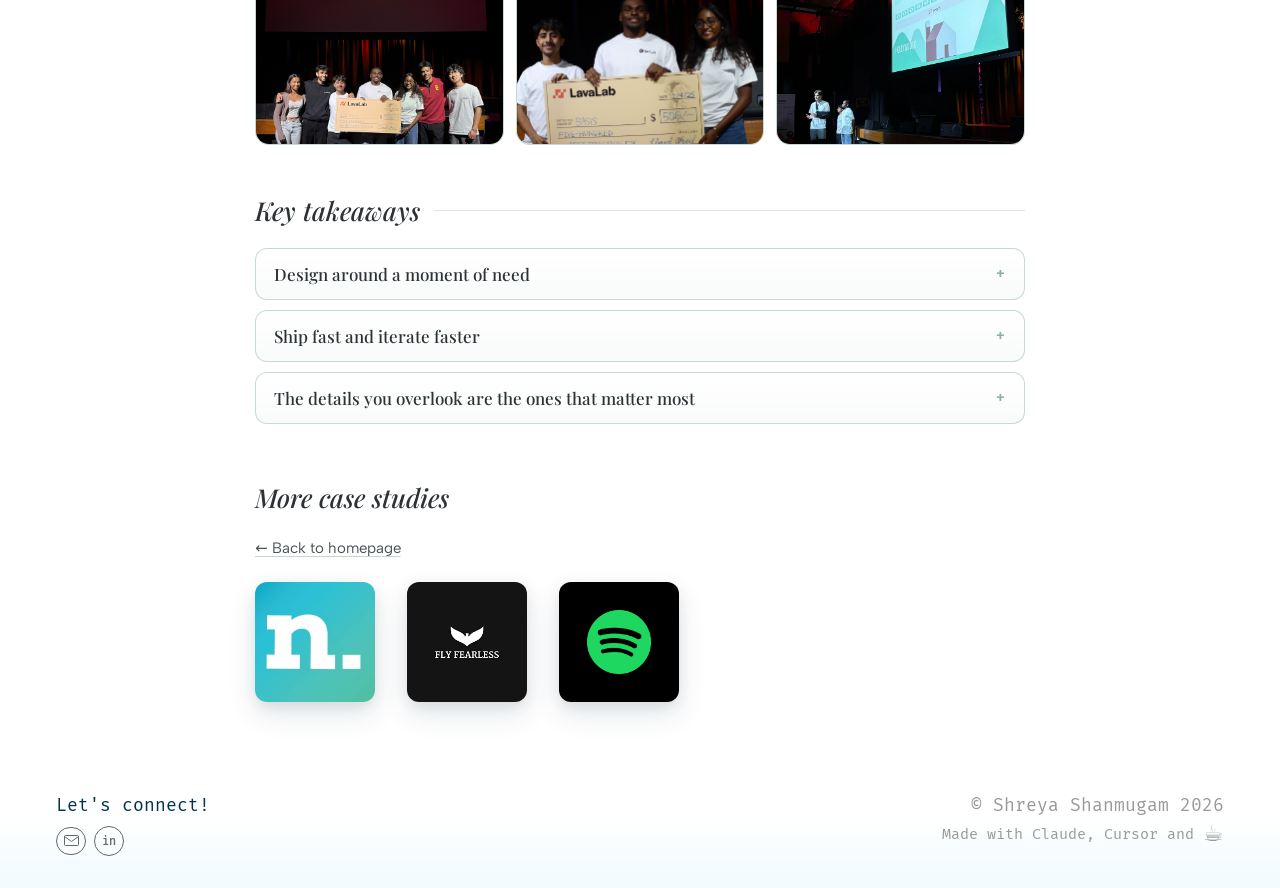
==== commit 218165ed: "Basis process section: remove discarded V1 exploration blocks Removes the outdated V1 assumption con" ====
--- a/basis.html
+++ b/basis.html
@@ -1921,37 +1921,6 @@
                   <figcaption class="case-caption">Mapping the full cost segregation workflow. The analysis phase emerged as the critical leverage point.</figcaption>
                 </figure>
               </div>
-              <h3 class="case-h3 case-h3--spaced">Research in the room</h3>
-            </div>
-
-            <h3 class="case-h3 case-h3--spaced">Our first assumption was wrong</h3>
-            <p class="case-p">
-              Before talking to enough users, we built our first prototype around a simple assumption: upload the documents, and AI generates a complete cost segregation report. No human involvement needed.
-            </p>
-
-            <div class="basis-process-iter-blocks" data-reveal>
-              <div class="basis-iter-col basis-iter-col--v1">
-                <p class="basis-iter-kicker">V1 - first assumption</p>
-                <div class="basis-iter-stack">
-                  <img src="basis-images/AI1.png" alt="Early prototype screen 1" loading="lazy" width="800" height="600" />
-                  <img src="basis-images/AI2.png" alt="Early prototype screen 2" loading="lazy" width="800" height="600" />
-                  <img src="basis-images/AI3.png" alt="Early prototype screen 3" loading="lazy" width="800" height="600" />
-                </div>
-                <p class="case-caption">Upload documents &rarr; AI generates full report. No human in the loop.</p>
-              </div>
-              <div class="basis-iter-col basis-iter-col--broke">
-                <p class="basis-iter-kicker">Where it broke</p>
-                <div class="basis-iter-broke-split">
-                  <div class="basis-iter-broke-split__media">
-                    <img class="case-figure-img" src="basis-images/research-in-the-room.png" alt="A cost segregation professional on a Zoom call giving feedback on an early Basis prototype" loading="lazy" width="1400" height="900" />
-                  </div>
-                  <div class="basis-iter-text">
-                    <p class="case-p">
-                      When we showed this to a company owner in the space, their response was immediate: &ldquo;It doesn&rsquo;t work like that.&rdquo; Cost segregation requires professional judgment on factors AI can&rsquo;t assess - the state the property is in, its age, local tax code nuances, and dozens of small decisions that only experienced engineers can make. Technically, a license is required to sign off on a cost segregation study. AI cannot do that.
-                    </p>
-                  </div>
-                </div>
-              </div>
             </div>
 
             <p class="case-p">
@@ -1966,56 +1935,6 @@
               The turning point came when we realized the core problem wasn&rsquo;t speed - it was <em>confidence</em>. Engineers needed to be able to trace every AI output back to source documentation and defend it. Faster analysis meant nothing if it couldn&rsquo;t be verified.
             </p>
 
-            <ul class="basis-proc-timeline" role="list" data-reveal>
-              <li class="basis-proc-timeline__item">
-                <div class="basis-proc-timeline__main">
-                  <div class="basis-proc-timeline__labels-row">
-                    <span class="basis-proc-timeline__badge">V1</span>
-                    <img class="basis-proc-timeline__thumb" src="basis-images/thumbnail-1.png" alt="" width="120" height="56" loading="lazy" />
-                  </div>
-                  <div class="basis-proc-timeline__body">
-                    <p class="basis-proc-timeline__title">Full AI automation</p>
-                    <p class="basis-proc-timeline__text">Upload documents, AI generates complete report. We showed it to a practicing specialist in the industry—immediately invalidated. The workflow has too many judgment calls for AI to handle alone.</p>
-                  </div>
-                </div>
-              </li>
-              <li class="basis-proc-timeline__item">
-                <div class="basis-proc-timeline__main">
-                  <div class="basis-proc-timeline__labels-row">
-                    <span class="basis-proc-timeline__badge">V2</span>
-                    <img class="basis-proc-timeline__thumb" src="basis-images/thumbnail-2.png" alt="" width="120" height="56" loading="lazy" />
-                  </div>
-                  <div class="basis-proc-timeline__body">
-                    <p class="basis-proc-timeline__title">Adding human checkpoints</p>
-                    <p class="basis-proc-timeline__text">Introduced review and override steps after AI analysis. Engineers could adjust values and flag issues. Still too AI-dependent in the classification phase.</p>
-                  </div>
-                </div>
-              </li>
-              <li class="basis-proc-timeline__item">
-                <div class="basis-proc-timeline__main">
-                  <div class="basis-proc-timeline__labels-row">
-                    <span class="basis-proc-timeline__badge">V3</span>
-                    <img class="basis-proc-timeline__thumb" src="basis-images/thumbnail-3.png" alt="" width="120" height="56" loading="lazy" />
-                  </div>
-                  <div class="basis-proc-timeline__body">
-                    <p class="basis-proc-timeline__title">Cross-referencing in one place</p>
-                    <p class="basis-proc-timeline__text">Brought source documents - photos, appraisals, floor plans - into the same interface as the AI output. Engineers could now verify classifications without switching between tools.</p>
-                  </div>
-                </div>
-              </li>
-              <li class="basis-proc-timeline__item basis-proc-timeline__item--final">
-                <div class="basis-proc-timeline__main">
-                  <div class="basis-proc-timeline__labels-row">
-                    <span class="basis-proc-timeline__badge">Final</span>
-                    <img class="basis-proc-timeline__thumb" src="basis-images/Feature1.webp" alt="" width="120" height="56" loading="lazy" />
-                  </div>
-                  <div class="basis-proc-timeline__body">
-                    <p class="basis-proc-timeline__title">Human-in-the-loop throughout</p>
-                    <p class="basis-proc-timeline__text">Review, override, and sign-off checkpoints at every major stage. AI handles extraction and classification; engineers handle judgment, verification, and final approval.</p>
-                  </div>
-                </div>
-              </li>
-            </ul>
           </section>
 
           <section id="impact" class="case-section case-anchor" data-reveal>
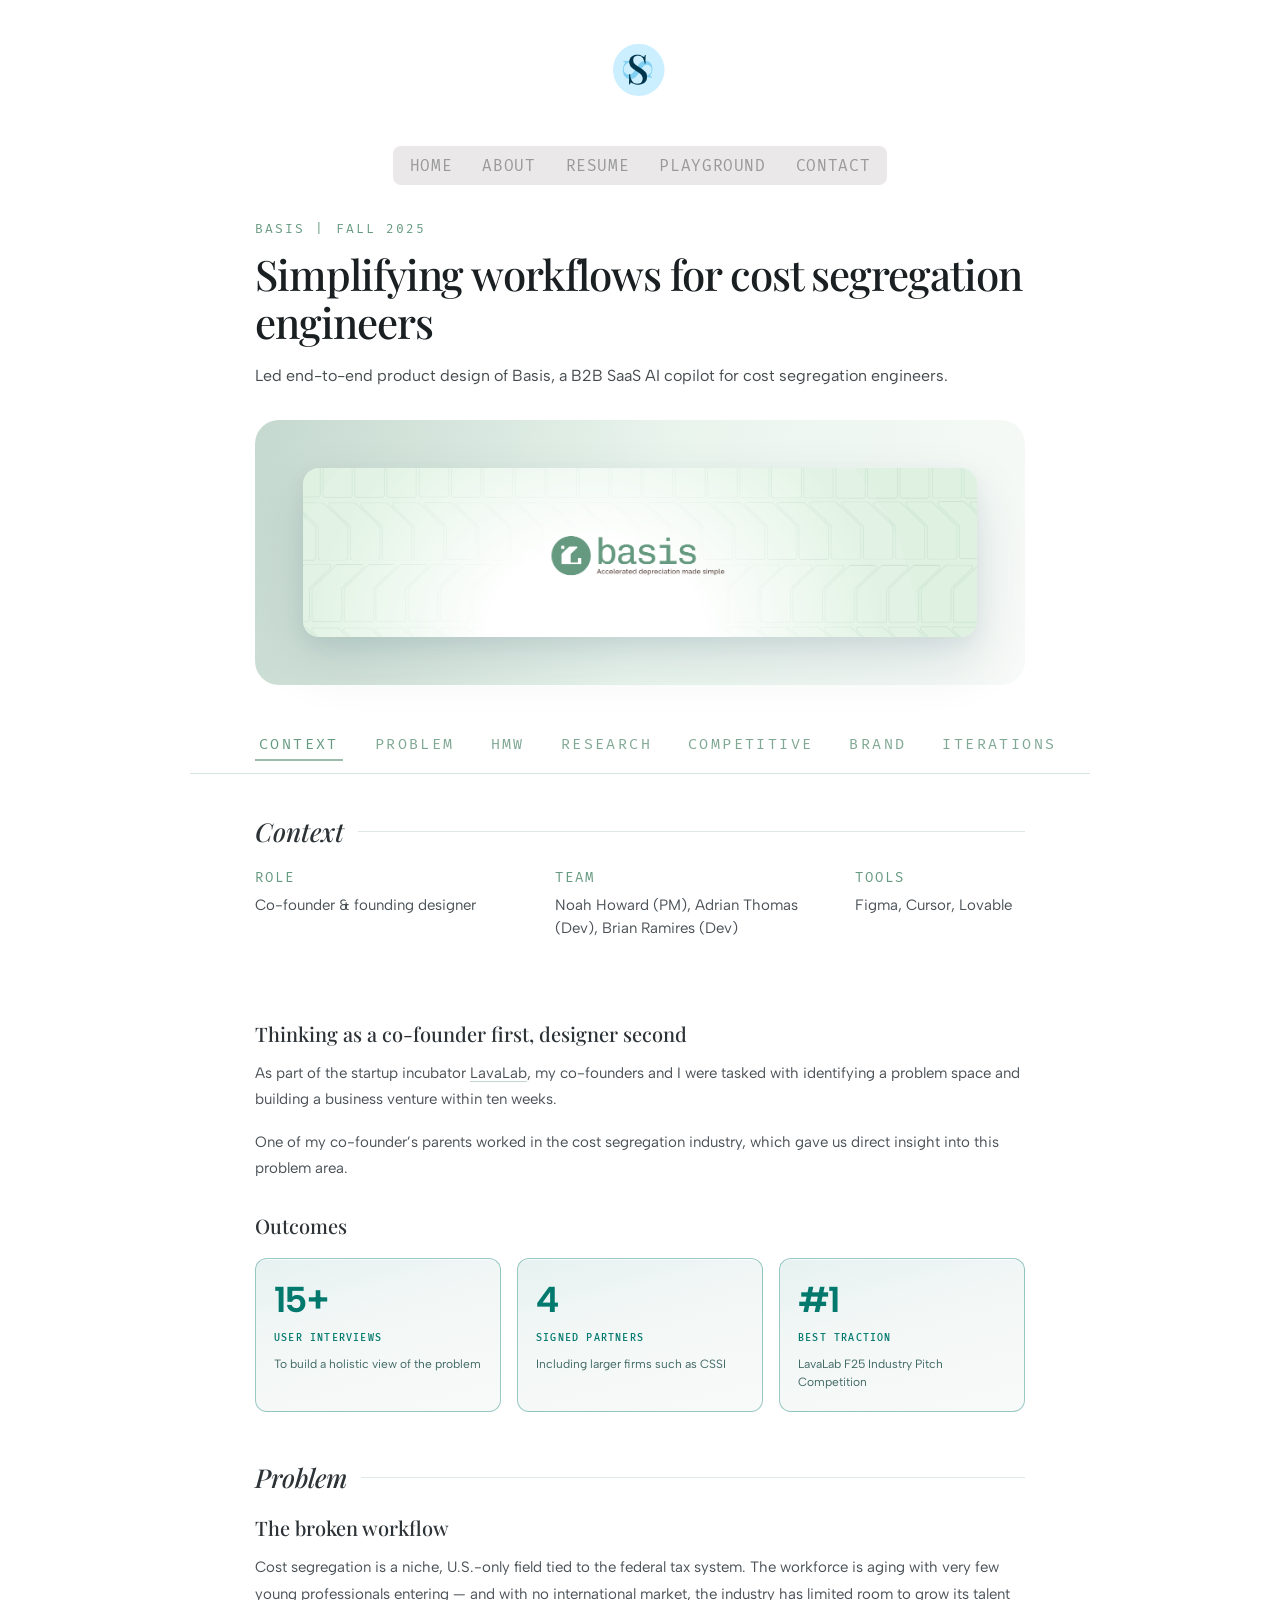
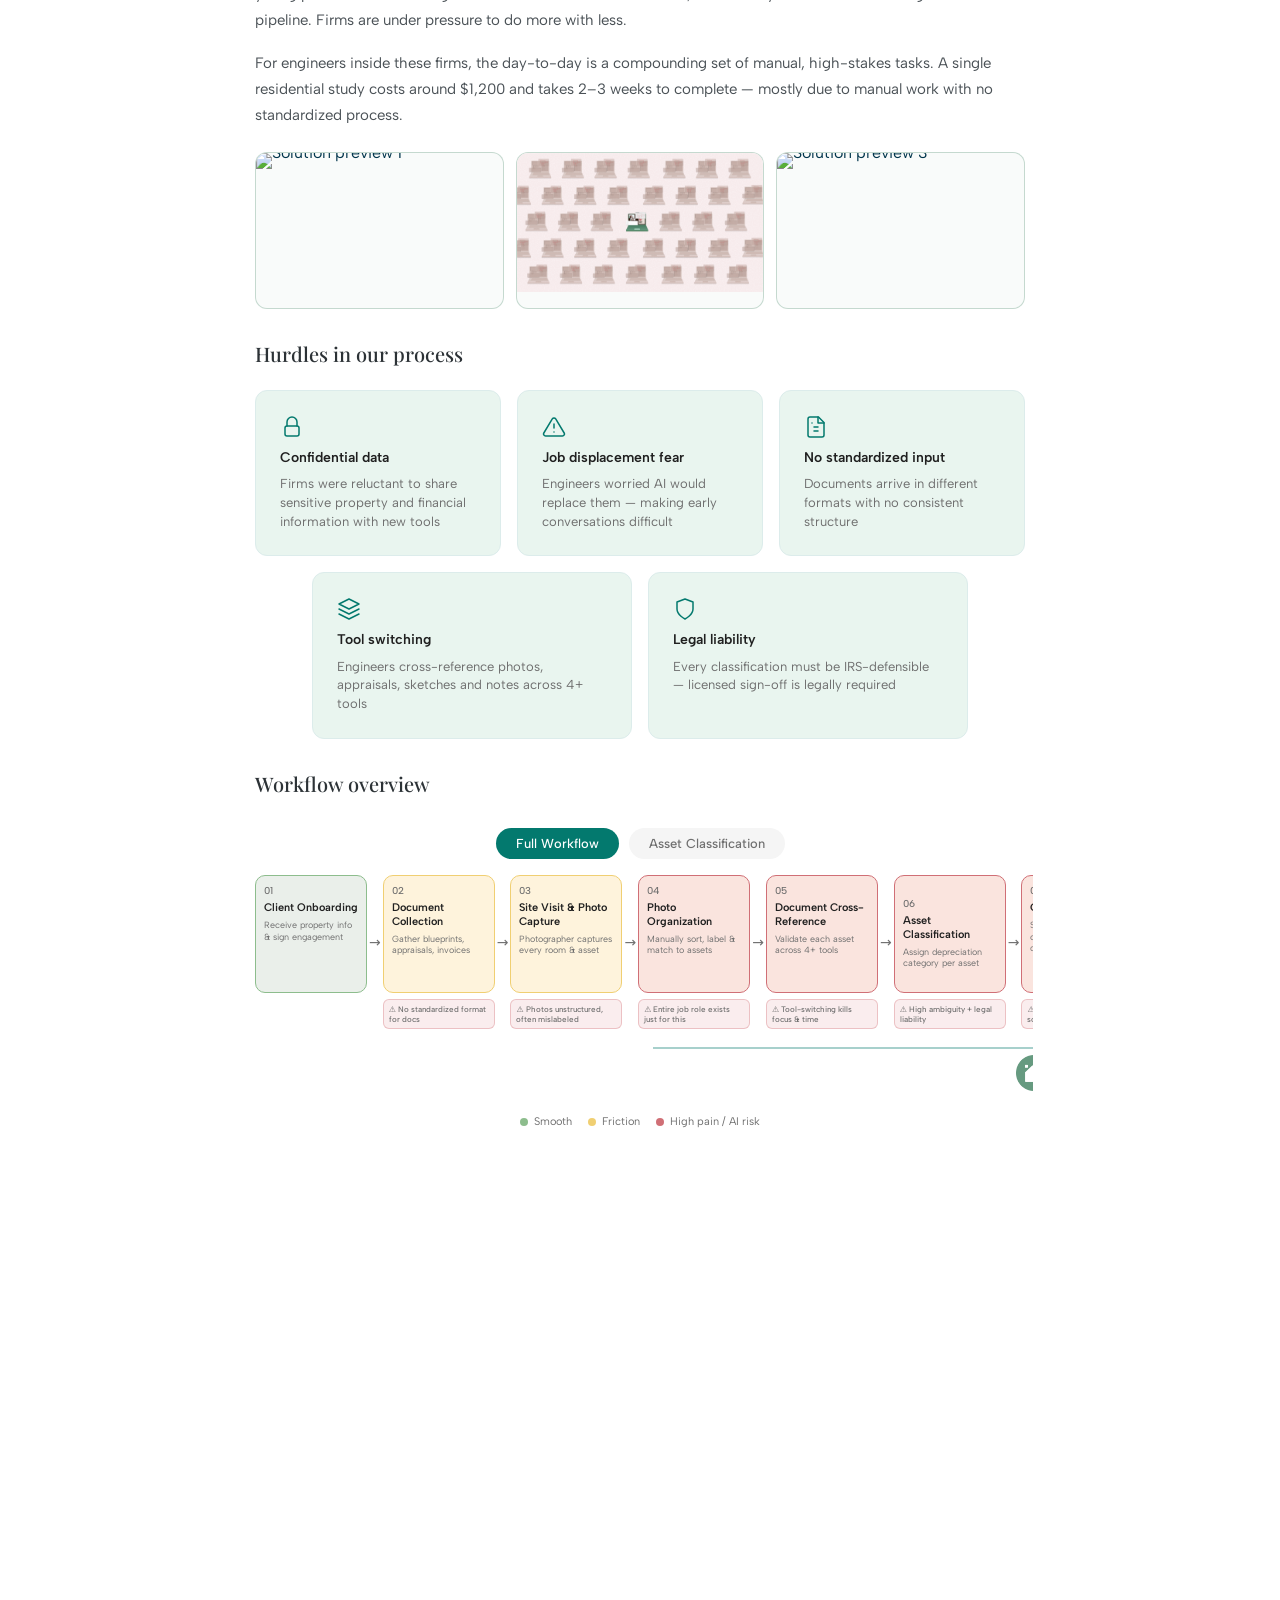
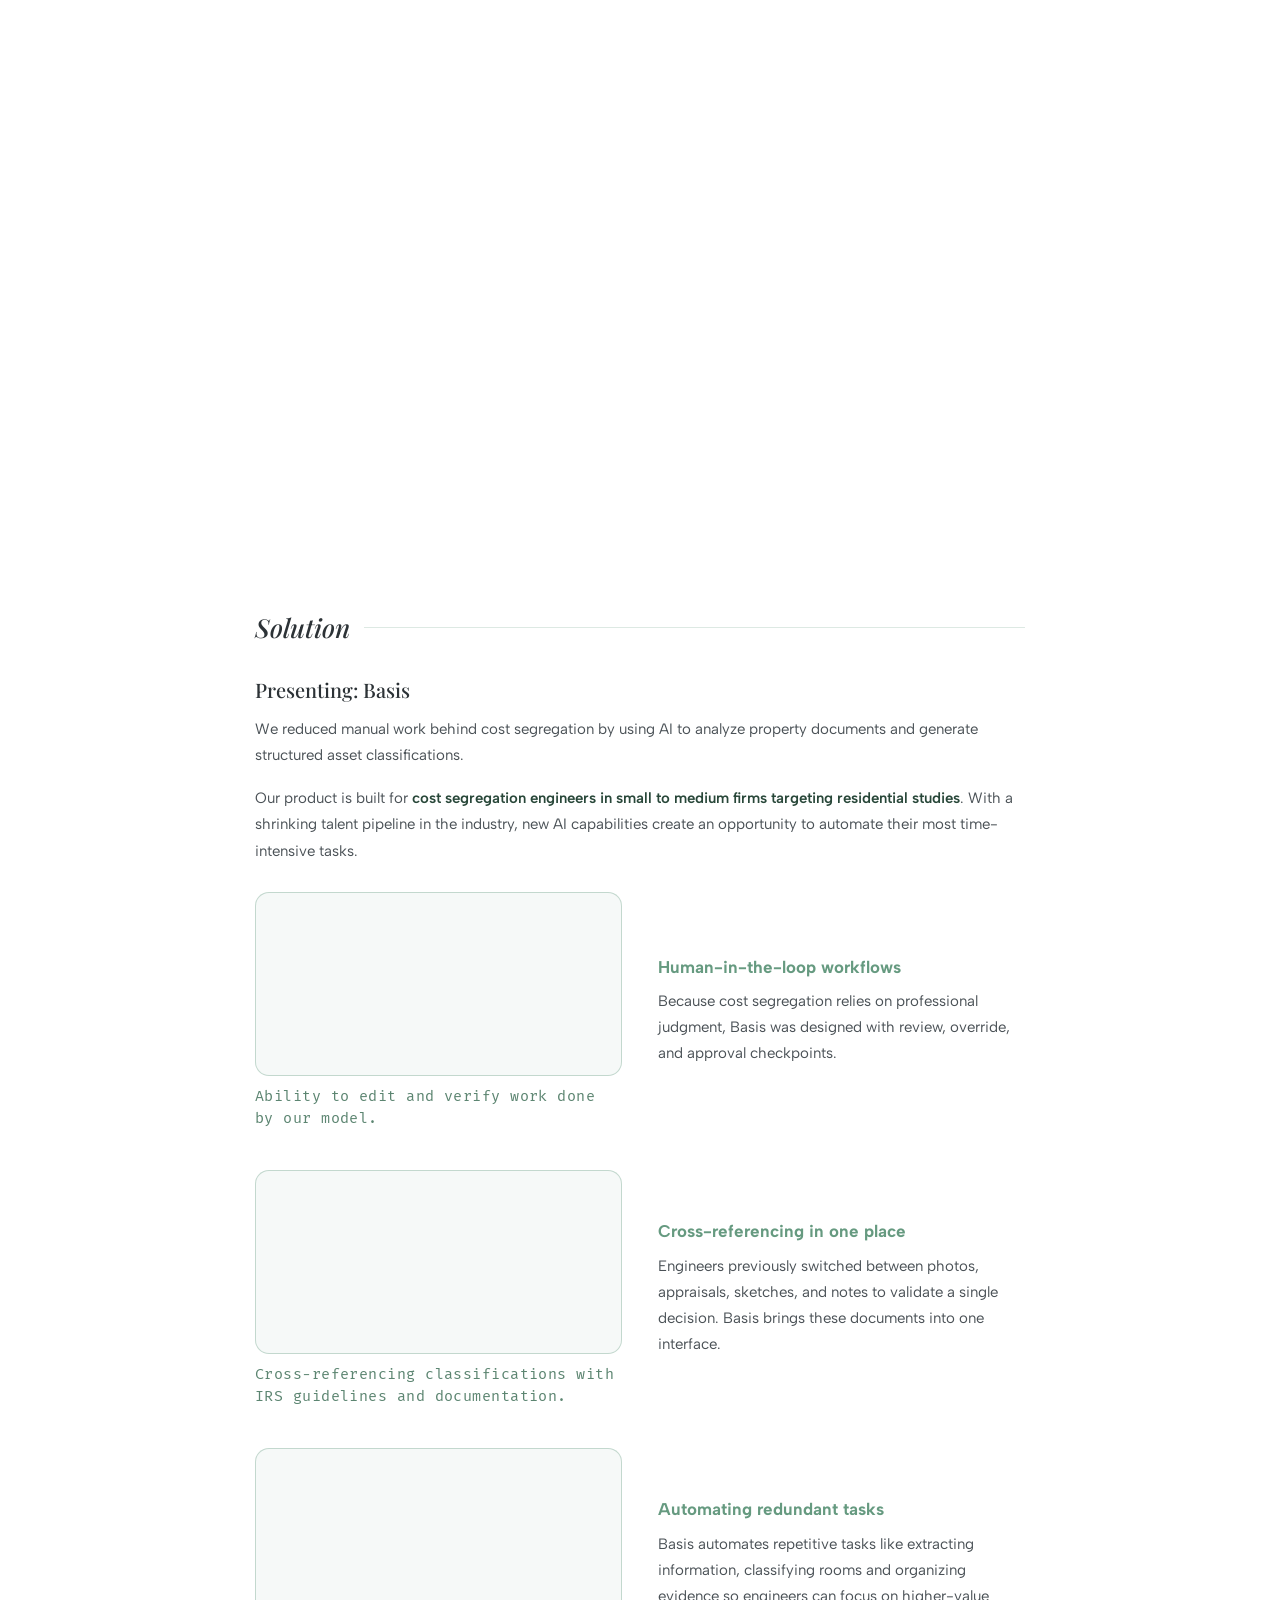
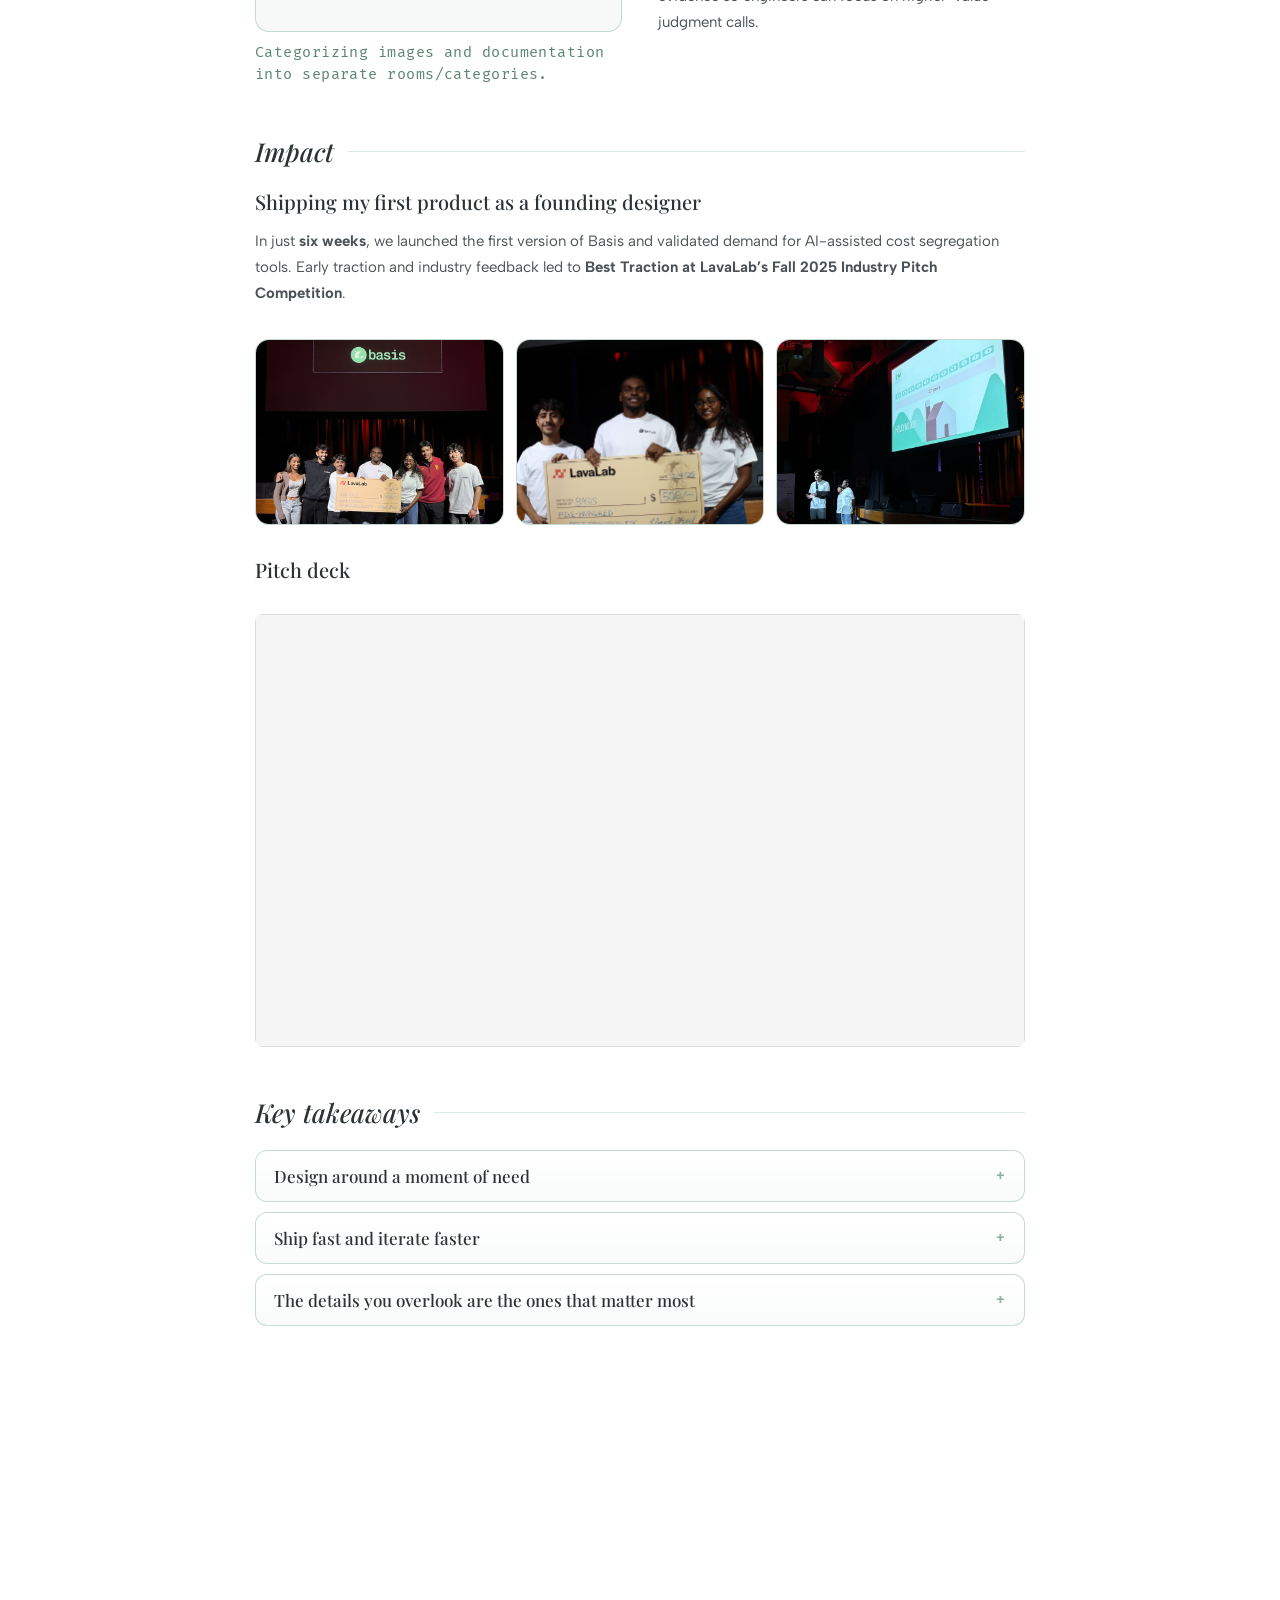
==== commit dd0fcbd3: "Basis case study: add iterations narrative and responsive layout refinements. This updates the Basis" ====
--- a/basis.html
+++ b/basis.html
@@ -8,7 +8,7 @@
   <link rel="icon" type="image/png" href="homepage%20images/SS-logo.png" />
   <link rel="preconnect" href="https://fonts.googleapis.com" />
   <link rel="preconnect" href="https://fonts.gstatic.com" crossorigin />
-  <link href="https://fonts.googleapis.com/css2?family=Playfair+Display:ital,wght@0,400;0,500;1,400;1,500&family=Fira+Mono:wght@400;500&family=Albert+Sans:wght@400;600;700;800&family=Inter:wght@400;600;700&family=Instrument+Sans:wght@400;600;700&display=swap" rel="stylesheet" />
+  <link href="https://fonts.googleapis.com/css2?family=Playfair+Display:ital,wght@0,400;0,500;1,400;1,500&family=Fira+Mono:wght@400;500&family=Albert+Sans:wght@400;600;700;800&family=Inter:wght@400;500;600;700&family=Instrument+Sans:wght@400;600;700&display=swap" rel="stylesheet" />
   <link rel="stylesheet" href="styles.css" />
   <link rel="stylesheet" href="case-study-themes.css" />
   <link rel="stylesheet" href="dark-mode.css" />
@@ -341,7 +341,7 @@
       }
     }
 
-    /* Basis — brand tokens + sections above Process; hero uses global case-study typography */
+    /* Basis - brand tokens + sections above Process; hero uses global case-study typography */
     html {
       scroll-behavior: smooth;
     }
@@ -401,7 +401,7 @@
       margin-top: 1.25em;
       width: 100%;
     }
-    /* Outcomes — same Basis system as HMW: brand fill, border, type scale */
+    /* Outcomes - same Basis system as HMW: brand fill, border, type scale */
     body.page-basis .basis-stat-card {
       background: linear-gradient(165deg, var(--basis-brand-fill) 0%, #f2f7f6 38%, #f8faf9 100%);
       border: 1px solid var(--basis-brand-border);
@@ -839,6 +839,35 @@
       body.page-basis .basis-wf-bracket-flex {
         margin-left: 0;
         width: 100%;
+      }
+      body.page-basis .basis-pain-grid {
+        display: block;
+      }
+      body.page-basis .basis-pain-row {
+        display: grid;
+        grid-template-columns: repeat(2, minmax(0, 1fr));
+        gap: 12px;
+      }
+      body.page-basis .basis-pain-row--3 .basis-pain-card,
+      body.page-basis .basis-pain-row--2 .basis-pain-card {
+        flex: initial;
+        max-width: none;
+        min-width: 0;
+      }
+      body.page-basis .basis-pain-row .basis-pain-card {
+        width: 100%;
+      }
+      body.page-basis .basis-pain-row .basis-pain-card:last-child {
+        grid-column: 1 / -1;
+      }
+      body.page-basis .basis-brand-split {
+        grid-template-columns: 1fr;
+        gap: 20px;
+      }
+      body.page-basis .basis-brand-visual-stack {
+        display: grid;
+        grid-template-columns: repeat(2, minmax(0, 1fr));
+        gap: 16px;
       }
     }
     html.theme-dark body.page-basis .basis-stat-card {
@@ -1296,6 +1325,174 @@
     }
     html.theme-dark body.page-basis .basis-compete-matrix-main {
       box-shadow: 0 8px 28px rgba(0, 0, 0, 0.35);
+    }
+
+    /* Iterations - #iterations only */
+    body.page-basis #iterations .basis-iter-section-intro {
+      font-family: 'Inter', system-ui, sans-serif;
+      font-size: 16px;
+      font-weight: 400;
+      line-height: 1.55;
+      color: #6f6f6f;
+      max-width: 680px;
+      margin: 0 0 40px;
+    }
+    body.page-basis #iterations .basis-iter-feature-label {
+      font-family: 'Inter', system-ui, sans-serif;
+      font-size: 11px;
+      font-weight: 600;
+      letter-spacing: 0.1em;
+      text-transform: uppercase;
+      color: #03796e;
+      margin: 0 0 8px;
+    }
+    body.page-basis #iterations .basis-iter-feature-title {
+      font-family: 'Instrument Sans', system-ui, sans-serif;
+      font-size: 24px;
+      font-weight: 700;
+      line-height: 1.25;
+      color: #202020;
+      margin: 0 0 12px;
+    }
+    body.page-basis #iterations .basis-iter-feature-desc {
+      font-family: 'Inter', system-ui, sans-serif;
+      font-size: 15px;
+      font-weight: 400;
+      line-height: 1.55;
+      color: #6f6f6f;
+      max-width: 640px;
+      margin: 0 0 28px;
+    }
+    body.page-basis #iterations .basis-iter-step-grid {
+      display: grid;
+      gap: 24px;
+      align-items: start;
+    }
+    body.page-basis #iterations .basis-iter-step-grid--3 {
+      grid-template-columns: repeat(3, minmax(0, 1fr));
+    }
+    body.page-basis #iterations .basis-iter-step-grid--2x2 {
+      grid-template-columns: repeat(2, minmax(0, 1fr));
+    }
+    body.page-basis #iterations .basis-iter-step {
+      display: flex;
+      flex-direction: column;
+      align-items: flex-start;
+      gap: 12px;
+      min-width: 0;
+    }
+    body.page-basis #iterations .basis-iter-pill {
+      display: inline-block;
+      font-family: 'Inter', system-ui, sans-serif;
+      font-size: 11px;
+      font-weight: 500;
+      color: #6f6f6f;
+      background: #f5f5f5;
+      border: 1px solid #dceceb;
+      border-radius: 999px;
+      padding: 4px 12px;
+      line-height: 1.3;
+    }
+    body.page-basis #iterations .basis-iter-pill--sketch {
+      background: #202020;
+      color: #fff;
+      border-color: #202020;
+    }
+    body.page-basis #iterations .basis-iter-step-img {
+      width: 100%;
+      height: auto;
+      display: block;
+      border-radius: 8px;
+      box-shadow: 0 2px 12px rgba(0, 0, 0, 0.08);
+    }
+    body.page-basis #iterations .basis-iter-step-video {
+      width: 100%;
+      height: auto;
+      display: block;
+      border-radius: 8px;
+      box-shadow: 0 2px 12px rgba(0, 0, 0, 0.08);
+    }
+    body.page-basis #iterations .basis-iter-step-media--crop {
+      width: 100%;
+      overflow: hidden;
+      border-radius: 8px;
+      box-shadow: 0 2px 12px rgba(0, 0, 0, 0.08);
+      aspect-ratio: 16 / 10;
+    }
+    body.page-basis #iterations .basis-iter-step-media--crop .basis-iter-step-img {
+      width: 100%;
+      height: 100%;
+      object-fit: cover;
+      object-position: center top;
+      box-shadow: none;
+      border-radius: 0;
+    }
+    body.page-basis #iterations .basis-iter-step-note {
+      font-family: 'Inter', system-ui, sans-serif;
+      font-size: 13px;
+      font-weight: 400;
+      line-height: 1.5;
+      color: #6f6f6f;
+      margin: 0;
+    }
+    body.page-basis #iterations .basis-iter-feature-divider {
+      height: 1px;
+      background: #dceceb;
+      border: 0;
+      margin: 64px 0;
+      padding: 0;
+    }
+    @media (max-width: 768px) {
+      body.page-basis #iterations .basis-iter-step-grid--3,
+      body.page-basis #iterations .basis-iter-step-grid--2x2 {
+        grid-template-columns: 1fr;
+      }
+    }
+    html.theme-dark body.page-basis #iterations .basis-iter-section-intro,
+    html.theme-dark body.page-basis #iterations .basis-iter-feature-desc,
+    html.theme-dark body.page-basis #iterations .basis-iter-step-note {
+      color: #a8b4bd;
+    }
+    html.theme-dark body.page-basis #iterations .basis-iter-feature-title {
+      color: #e4eaee;
+    }
+    html.theme-dark body.page-basis #iterations .basis-iter-feature-label {
+      color: #7ed4c9;
+    }
+    html.theme-dark body.page-basis #iterations .basis-iter-pill {
+      background: rgba(30, 38, 42, 0.85);
+      border-color: rgba(220, 236, 235, 0.22);
+      color: #c8d0d6;
+    }
+    html.theme-dark body.page-basis #iterations .basis-iter-pill--sketch {
+      background: #202020;
+      color: #fff;
+      border-color: #202020;
+    }
+    html.theme-dark body.page-basis #iterations .basis-iter-feature-divider {
+      background: rgba(220, 236, 235, 0.22);
+    }
+
+    body.page-basis #impact .case-pitch-embed-wrap {
+      position: relative;
+      width: 100%;
+      max-width: 800px;
+      margin: 32px auto 0;
+      aspect-ratio: 800 / 450;
+      border-radius: 8px;
+      overflow: hidden;
+      background: #f5f5f5;
+    }
+    body.page-basis #impact .case-pitch-embed-wrap iframe {
+      position: absolute;
+      inset: 0;
+      width: 100%;
+      height: 100%;
+      border: 1px solid rgba(0, 0, 0, 0.1);
+      display: block;
+    }
+    html.theme-dark body.page-basis #impact .case-pitch-embed-wrap iframe {
+      border-color: rgba(255, 255, 255, 0.12);
     }
   </style>
 </head>
@@ -1345,36 +1542,35 @@
           <a href="#research">Research</a>
           <a href="#competitive">Competitive</a>
           <a href="#brand">Brand</a>
+          <a href="#iterations">Iterations</a>
           <a href="#solution">Solution</a>
-          <a href="#process">Process</a>
           <a href="#impact">Impact</a>
           <a href="#takeaways">Takeaways</a>
         </div>
       </nav>
 
       <main class="case-main">
-        <div class="case-meta-grid" data-reveal>
-          <div class="case-meta-block">
-            <h2 class="case-meta-label">Role</h2>
-            <p class="case-meta-value">Co-founder &amp; founding designer</p>
-          </div>
-          <div class="case-meta-block">
-            <h2 class="case-meta-label">Team</h2>
-            <p class="case-meta-value">Noah Howard (PM), Adrian Thomas (Dev), Brian Ramires (Dev)</p>
-          </div>
-          <div class="case-meta-block">
-            <h2 class="case-meta-label">Tools</h2>
-            <p class="case-meta-value">Figma, Cursor, Lovable</p>
-          </div>
-          <div class="case-meta-block">
-            <h2 class="case-meta-label">Skills</h2>
-            <p class="case-meta-value">User research, prototyping, vibe coding, brand design, pitch design</p>
-          </div>
-        </div>
-
         <article class="case-article">
           <section id="context" class="case-section case-anchor" data-reveal>
             <h2 class="case-h2">Context</h2>
+            <div class="case-meta-grid" data-reveal>
+              <div class="case-meta-block">
+                <h2 class="case-meta-label">Role</h2>
+                <p class="case-meta-value">Co-founder &amp; founding designer</p>
+              </div>
+              <div class="case-meta-block">
+                <h2 class="case-meta-label">Team</h2>
+                <p class="case-meta-value">Noah Howard (PM), Adrian Thomas (Dev), Brian Ramires (Dev)</p>
+              </div>
+              <div class="case-meta-block">
+                <h2 class="case-meta-label">Tools</h2>
+                <p class="case-meta-value">Figma, Cursor, Lovable</p>
+              </div>
+              <div class="case-meta-block">
+                <h2 class="case-meta-label">Skills</h2>
+                <p class="case-meta-value">User research, prototyping, vibe coding, brand design, pitch design</p>
+              </div>
+            </div>
             <h3 class="case-h3">Thinking as a co-founder first, designer second</h3>
             <p class="case-p">
               As part of the startup incubator <a class="case-inline-link" href="https://usclavalab.org/" target="_blank" rel="noopener noreferrer">LavaLab</a>, my co-founders and I were tasked with identifying a problem space and building a business venture within ten weeks.
@@ -1415,7 +1611,7 @@
 
             <div class="basis-problem-preview case-solution-preview-strip" data-reveal>
               <div class="case-solution-preview-cell">
-                <img src="basis-images/Solution%20Previw1.png" alt="Solution preview 1" loading="lazy" width="800" height="500" />
+                <img src="basis-images/Solution%20Preview%201.png" alt="Solution preview 1" loading="lazy" width="800" height="500" />
               </div>
               <div class="case-solution-preview-cell">
                 <img src="basis-images/Solution%20Preview%202.png" alt="Solution preview 2" loading="lazy" width="800" height="500" />
@@ -1449,8 +1645,6 @@
                   <p class="basis-pain-title">No standardized input</p>
                   <p class="basis-pain-desc">Documents arrive in different formats with no consistent structure</p>
                 </div>
-              </div>
-              <div class="basis-pain-row basis-pain-row--2">
                 <div class="basis-pain-card">
                   <span class="basis-pain-icon" aria-hidden="true">
                     <svg xmlns="http://www.w3.org/2000/svg" viewBox="0 0 24 24" fill="none" stroke="currentColor" stroke-width="1.5" stroke-linecap="round" stroke-linejoin="round"><polygon points="12 2 2 7 12 12 22 7 12 2"/><polyline points="2 17 12 22 22 17"/><polyline points="2 12 12 17 22 12"/></svg>
@@ -1525,7 +1719,7 @@
                       </div>
                       <span class="basis-wf-arrow" aria-hidden="true">→</span>
                       <div class="basis-wf-col">
-                        <button type="button" class="basis-wf-card basis-wf-step--pain basis-wf-card--interactive" id="basis-wf-step-06" aria-label="Asset Classification — open detailed view">
+                        <button type="button" class="basis-wf-card basis-wf-step--pain basis-wf-card--interactive" id="basis-wf-step-06" aria-label="Asset Classification - open detailed view">
                           <p class="basis-wf-step-num">06</p>
                           <p class="basis-wf-step-label">Asset Classification</p>
                           <p class="basis-wf-step-sub">Assign depreciation category per asset</p>
@@ -1832,6 +2026,67 @@
             </figure>
           </section>
 
+          <section id="iterations" class="case-section case-anchor" data-reveal>
+            <h2 class="case-h2">Working with Engineering</h2>
+            <p class="basis-iter-section-intro">Design at Basis wasn&rsquo;t done in Figma and handed off. Each version was built, tested with real engineers, and broken in ways we didn&rsquo;t expect. Here&rsquo;s what changed and why.</p>
+
+            <div class="basis-iter-feature">
+              <p class="basis-iter-feature-label">Feature 01 &mdash; Image Organisation</p>
+              <h3 class="basis-iter-feature-title">From a flat file list to an annotatable image workspace</h3>
+              <p class="basis-iter-feature-desc">Initially engineers uploaded documents as a flat list with no visual structure. Further interviews revealed images needed to be organized by room and annotatable directly &mdash; so engineers could identify and tag assets without switching tools.</p>
+              <div class="basis-iter-step-grid basis-iter-step-grid--3">
+                <div class="basis-iter-step">
+                  <span class="basis-iter-pill">V1</span>
+                  <img class="basis-iter-step-img" src="basis-images/F1v1.png" alt="Documents as a flat upload list" loading="lazy" width="800" height="600" />
+                  <p class="basis-iter-step-note">Documents uploaded as a flat list. No visual structure, no way to distinguish photos from appraisals.</p>
+                </div>
+                <div class="basis-iter-step">
+                  <span class="basis-iter-pill">V2</span>
+                  <img class="basis-iter-step-img" src="basis-images/F1v2.png" alt="Room-based image categories with drag between rooms" loading="lazy" width="800" height="600" />
+                  <p class="basis-iter-step-note">After interviews, reorganised into room-based categories. Engineers could drag photos between rooms and track unassigned files.</p>
+                </div>
+                <div class="basis-iter-step">
+                  <span class="basis-iter-pill">Final</span>
+                  <video class="basis-iter-step-video" autoplay loop muted playsinline preload="metadata" aria-label="Final room organisation and annotation flow">
+                    <source src="basis-images/Sol1.mp4" type="video/mp4" />
+                  </video>
+                  <p class="basis-iter-step-note">Click any image to annotate inline. AI identifies objects with confidence scores. Engineers review, edit, and mark as done without leaving the page.</p>
+                </div>
+              </div>
+            </div>
+            <div class="basis-iter-feature-divider" aria-hidden="true"></div>
+
+            <div class="basis-iter-feature">
+              <p class="basis-iter-feature-label">Feature 02 &mdash; Asset Verification</p>
+              <h3 class="basis-iter-feature-title">From one asset at a time to a full verification workspace</h3>
+              <p class="basis-iter-feature-desc">The original verification page showed one asset at a time with no supporting documentation visible. Engineers had to scroll, switch tabs, and cross-reference externally. We rethought the layout fundamentally to bring everything into one view.</p>
+              <div class="basis-iter-step-grid basis-iter-step-grid--2x2">
+                <div class="basis-iter-step">
+                  <span class="basis-iter-pill">V1</span>
+                  <div class="basis-iter-step-media--crop">
+                    <img class="basis-iter-step-img" src="basis-images/F2v1.png" alt="Single-asset verification with name and value only" loading="lazy" width="800" height="600" />
+                  </div>
+                  <p class="basis-iter-step-note">One asset shown at a time. Name and estimated value only. No images, no source documents, no IRS reference visible.</p>
+                </div>
+                <div class="basis-iter-step">
+                  <span class="basis-iter-pill">V2</span>
+                  <img class="basis-iter-step-img" src="basis-images/F2v2.png" alt="Asset form with related documents below" loading="lazy" width="800" height="600" />
+                  <p class="basis-iter-step-note">Added related documents and images below the asset form. Better, but still required heavy scrolling to cross-reference.</p>
+                </div>
+                <div class="basis-iter-step">
+                  <span class="basis-iter-pill basis-iter-pill--sketch">Sketch</span>
+                  <img class="basis-iter-step-img" src="basis-images/F2v3.png" alt="Sketch of side-by-side verification layout" loading="lazy" width="800" height="600" />
+                  <p class="basis-iter-step-note">Realised the layout itself was the problem. Sketched a side-by-side structure on the spot &mdash; asset details left, related images right.</p>
+                </div>
+                <div class="basis-iter-step">
+                  <span class="basis-iter-pill">Final</span>
+                  <img class="basis-iter-step-img" src="basis-images/F2v4.png" alt="Final verification workspace with asset details and field photos" loading="lazy" width="800" height="600" />
+                  <p class="basis-iter-step-note">Final layout: asset classification and verification on the left, drawing snippets and field photos on the right. IRS Classification Rules and cost references surfaced inline. Manual override always visible. Everything an engineer needs to make a defensible decision, in one view.</p>
+                </div>
+              </div>
+            </div>
+          </section>
+
           <section id="solution" class="case-section case-anchor" data-reveal>
             <h2 class="case-h2">Solution</h2>
             <h3 class="case-h3 case-h3--spaced case-h3--roman">Presenting: Basis</h3>
@@ -1849,14 +2104,14 @@
                 <div class="case-feature-media">
                   <div class="case-feature-shot">
                     <video autoplay loop muted playsinline preload="metadata" aria-label="Human-in-the-loop workflows preview">
-                      <source src="basis-images/Sol1.mp4" type="video/mp4" />
+                      <source src="basis-images/sol3.mp4" type="video/mp4" />
                     </video>
                   </div>
-                  <p class="case-caption">Categorizing images and documentation into separate rooms/categories.</p>
+                  <p class="case-caption">Ability to edit and verify work done by our model.</p>
                 </div>
                 <div class="case-feature-copy">
-                  <h4 class="case-feature-title">Automating redundant tasks</h4>
-                  <p class="case-p">Basis automates repetitive tasks like extracting information, classifying rooms and organizing evidence so engineers can focus on higher-value judgment calls.</p>
+                  <h4 class="case-feature-title">Human-in-the-loop workflows</h4>
+                  <p class="case-p">Because cost segregation relies on professional judgment, Basis was designed with review, override, and approval checkpoints.</p>
                 </div>
               </div>
 
@@ -1879,62 +2134,17 @@
                 <div class="case-feature-media">
                   <div class="case-feature-shot">
                     <video autoplay loop muted playsinline preload="metadata" aria-label="Automating redundant tasks preview">
-                      <source src="basis-images/sol3.mp4" type="video/mp4" />
+                      <source src="basis-images/Sol1.mp4" type="video/mp4" />
                     </video>
                   </div>
-                  <p class="case-caption">Ability to edit and verify work done by our model.</p>
+                  <p class="case-caption">Categorizing images and documentation into separate rooms/categories.</p>
                 </div>
                 <div class="case-feature-copy">
-                  <h4 class="case-feature-title">Human-in-the-loop workflows</h4>
-                  <p class="case-p">Because cost segregation relies on professional judgment, Basis was designed with review, override, and approval checkpoints.</p>
+                  <h4 class="case-feature-title">Automating redundant tasks</h4>
+                  <p class="case-p">Basis automates repetitive tasks like extracting information, classifying rooms and organizing evidence so engineers can focus on higher-value judgment calls.</p>
                 </div>
               </div>
             </div>
-          </section>
-
-          <section id="process" class="case-section case-anchor" data-reveal>
-            <h2 class="case-h2">Process</h2>
-
-            <h3 class="case-h3">Starting with what we didn&rsquo;t know</h3>
-            <p class="case-p">
-              None of us had a background in cost segregation. Before designing anything, we had to become fluent in how the industry actually worked - the stages, the stakeholders, the regulations, and where professionals spent their time.
-            </p>
-            <p class="case-p">
-              We interviewed almost every person in the workflow: retired cost segregation specialists, practicing engineers, people whose full-time job is organizing property photos, sales leaders, podcast hosts for the industry, and CEOs of both small-to-medium and medium-to-large firms. We even interviewed construction engineers when cost segregation specialists were hard to find - their perspective helped us understand the broader physical context of what was being analyzed.
-            </p>
-            <p class="case-p basis-process-highlight">
-              One thing that surprised us early: there are people whose entire job is sitting and manually organizing property photos and matching them to asset classifications. We assumed this was something that could be easily automated. We were surprised it hadn&rsquo;t been already.
-            </p>
-
-            <div class="basis-process-intro-pair" data-reveal>
-              <div class="basis-process-intro-pair__row">
-                <figure class="case-figure case-figure--intro-zoom">
-                  <div class="case-figure-frame">
-                    <img class="case-figure-img" src="basis-images/Process1-zoom.png" alt="User interview with a retired cost segregation specialist" loading="lazy" width="900" height="700" />
-                  </div>
-                  <figcaption class="case-caption">A user interview with a retired cost segregation specialist - one of 15+ conversations that shaped our understanding of the workflow.</figcaption>
-                </figure>
-                <figure class="case-figure case-figure--intro-workflow">
-                  <div class="case-figure-frame case-figure-frame--process-pair">
-                    <img class="case-figure-img" src="basis-images/Process-workflow.png" alt="Mapping the full cost segregation workflow" loading="lazy" width="1200" height="675" />
-                  </div>
-                  <figcaption class="case-caption">Mapping the full cost segregation workflow. The analysis phase emerged as the critical leverage point.</figcaption>
-                </figure>
-              </div>
-            </div>
-
-            <p class="case-p">
-              This wasn&rsquo;t a small pivot. It meant rethinking the entire information architecture from scratch.
-            </p>
-
-            <h3 class="case-h3 case-h3--spaced">Finding the right balance</h3>
-            <p class="case-p">
-              We didn&rsquo;t swing to fully manual - we kept leaning on AI but had to add more and more human checkpoints as we learned where the gaps were. Each round of testing with real users revealed another step that required professional judgment, and we built around those moments rather than trying to automate past them.
-            </p>
-            <p class="case-p">
-              The turning point came when we realized the core problem wasn&rsquo;t speed - it was <em>confidence</em>. Engineers needed to be able to trace every AI output back to source documentation and defend it. Faster analysis meant nothing if it couldn&rsquo;t be verified.
-            </p>
-
           </section>
 
           <section id="impact" class="case-section case-anchor" data-reveal>
@@ -1943,10 +2153,6 @@
             <p class="case-p">
               In just <strong>six weeks</strong>, we launched the first version of Basis and validated demand for AI-assisted cost segregation tools. Early traction and industry feedback led to <strong>Best Traction at LavaLab&rsquo;s Fall 2025 Industry Pitch Competition</strong>.
             </p>
-            <div class="case-deck-wrap">
-              <a class="case-deck-btn" href="https://www.figma.com/proto/gXwEi7JwVgPp2HYtYaGySx/Design-and-PM?node-id=1525-40410&amp;t=dgpC8MAx9GHU3TxD-1&amp;scaling=min-zoom&amp;content-scaling=fixed&amp;page-id=1525%3A39996&amp;starting-point-node-id=1525%3A74061" target="_blank" rel="noopener noreferrer">View the final pitch deck</a>
-            </div>
-
             <div class="case-impact-gallery" data-reveal>
               <figure class="case-figure case-figure--impact">
                 <div class="case-figure-frame case-figure-frame--impact-fill">
@@ -1963,6 +2169,14 @@
                   <img class="case-figure-img case-figure-img--impact-cover" src="basis-images/Impact3.webp" alt="" loading="lazy" width="800" height="600" />
                 </div>
               </figure>
+            </div>
+
+            <h3 class="case-h3 case-h3--spaced">Pitch deck</h3>
+            <div class="case-pitch-embed-wrap">
+              <iframe
+                title="Basis pitch deck (Figma prototype)"
+                src="https://embed.figma.com/proto/gXwEi7JwVgPp2HYtYaGySx/Design-and-PM?node-id=1525-40401&amp;scaling=scale-down-width&amp;content-scaling=fixed&amp;page-id=1525%3A39996&amp;starting-point-node-id=1525%3A74061&amp;embed-host=share"
+                allowfullscreen></iframe>
             </div>
           </section>
 
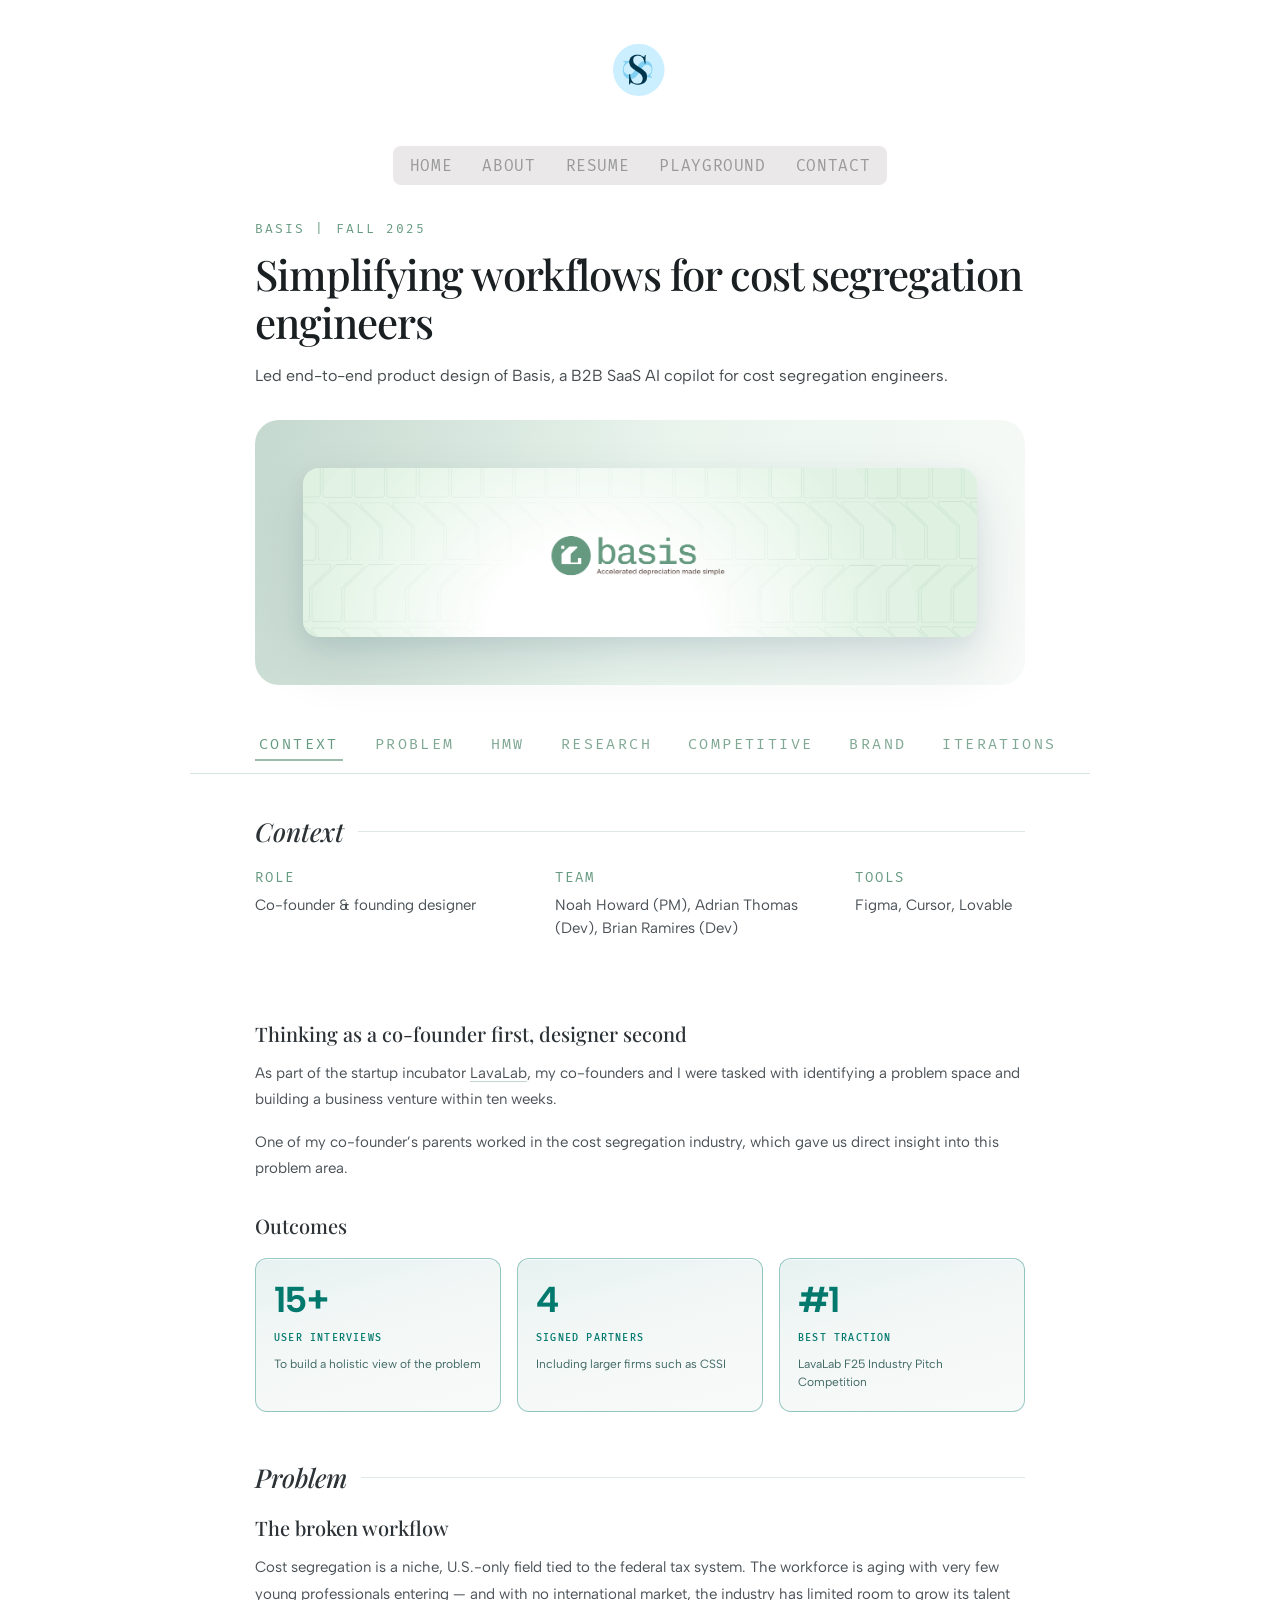
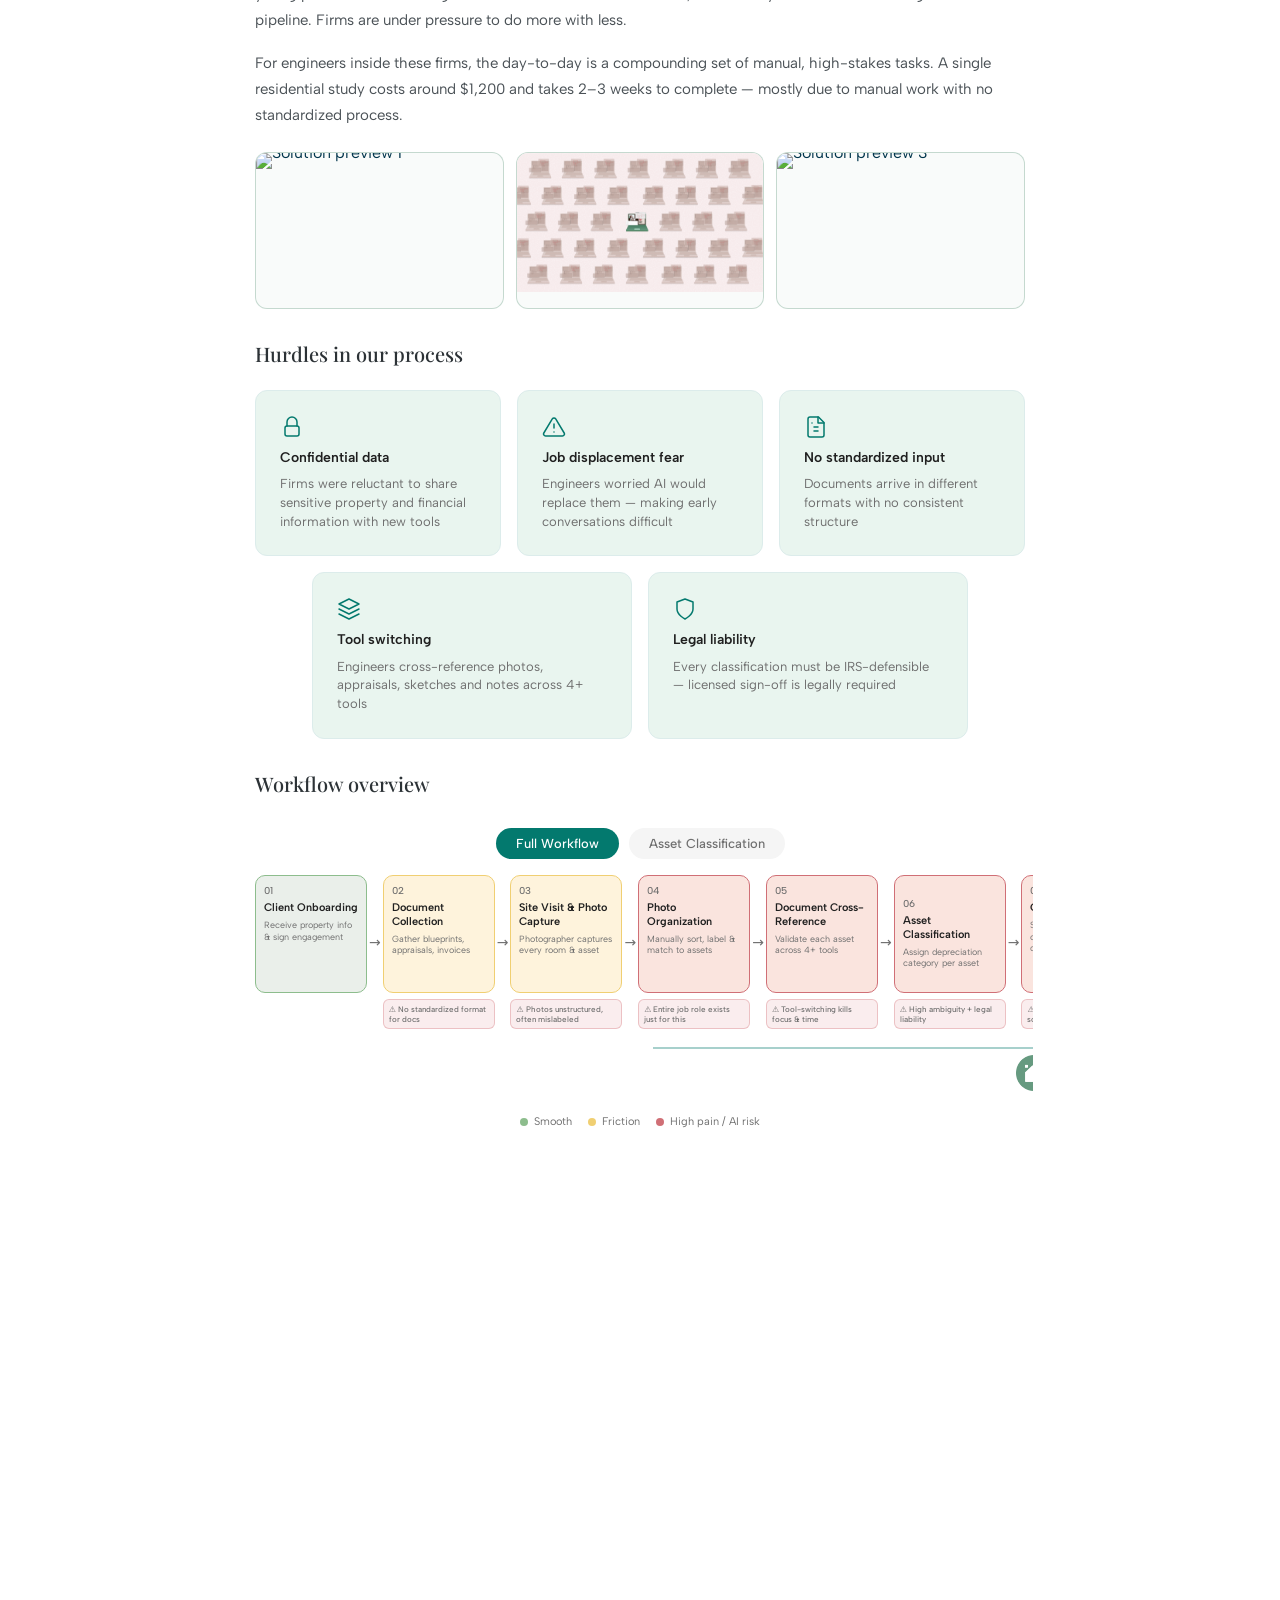
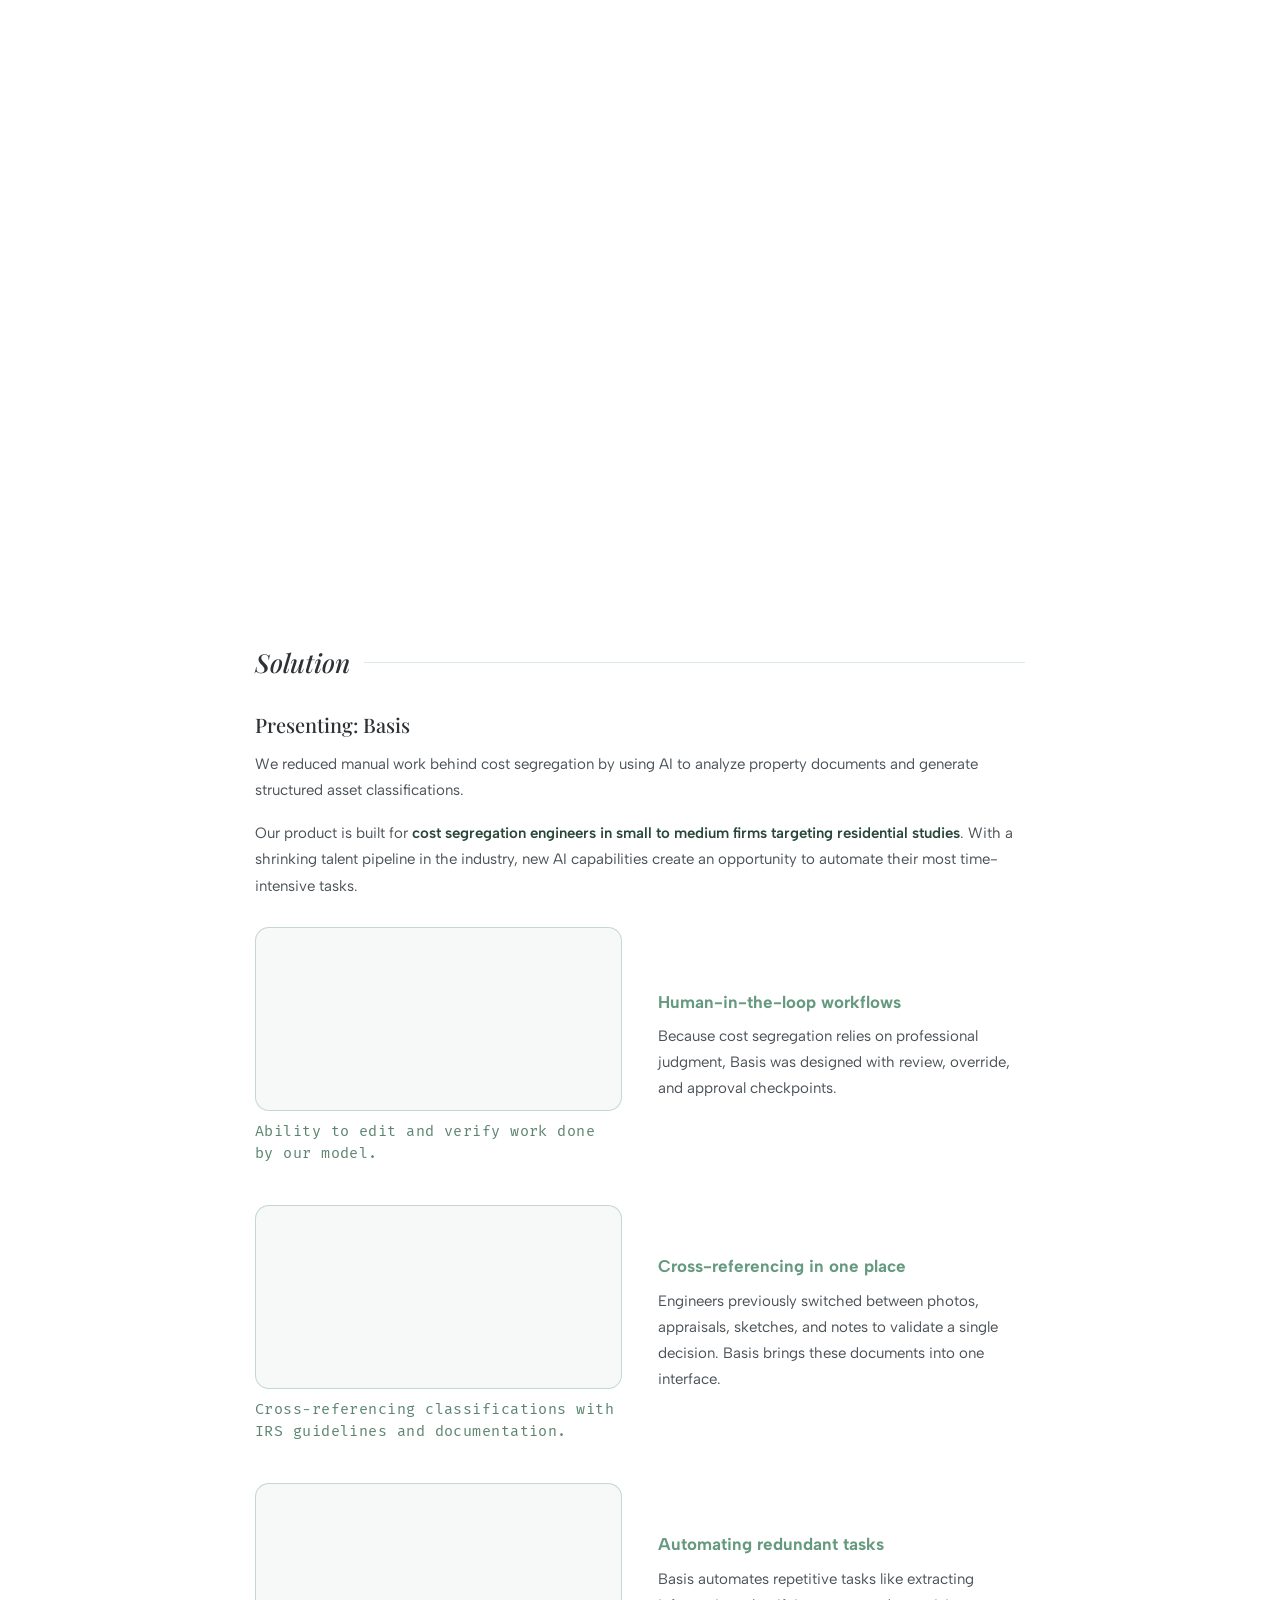
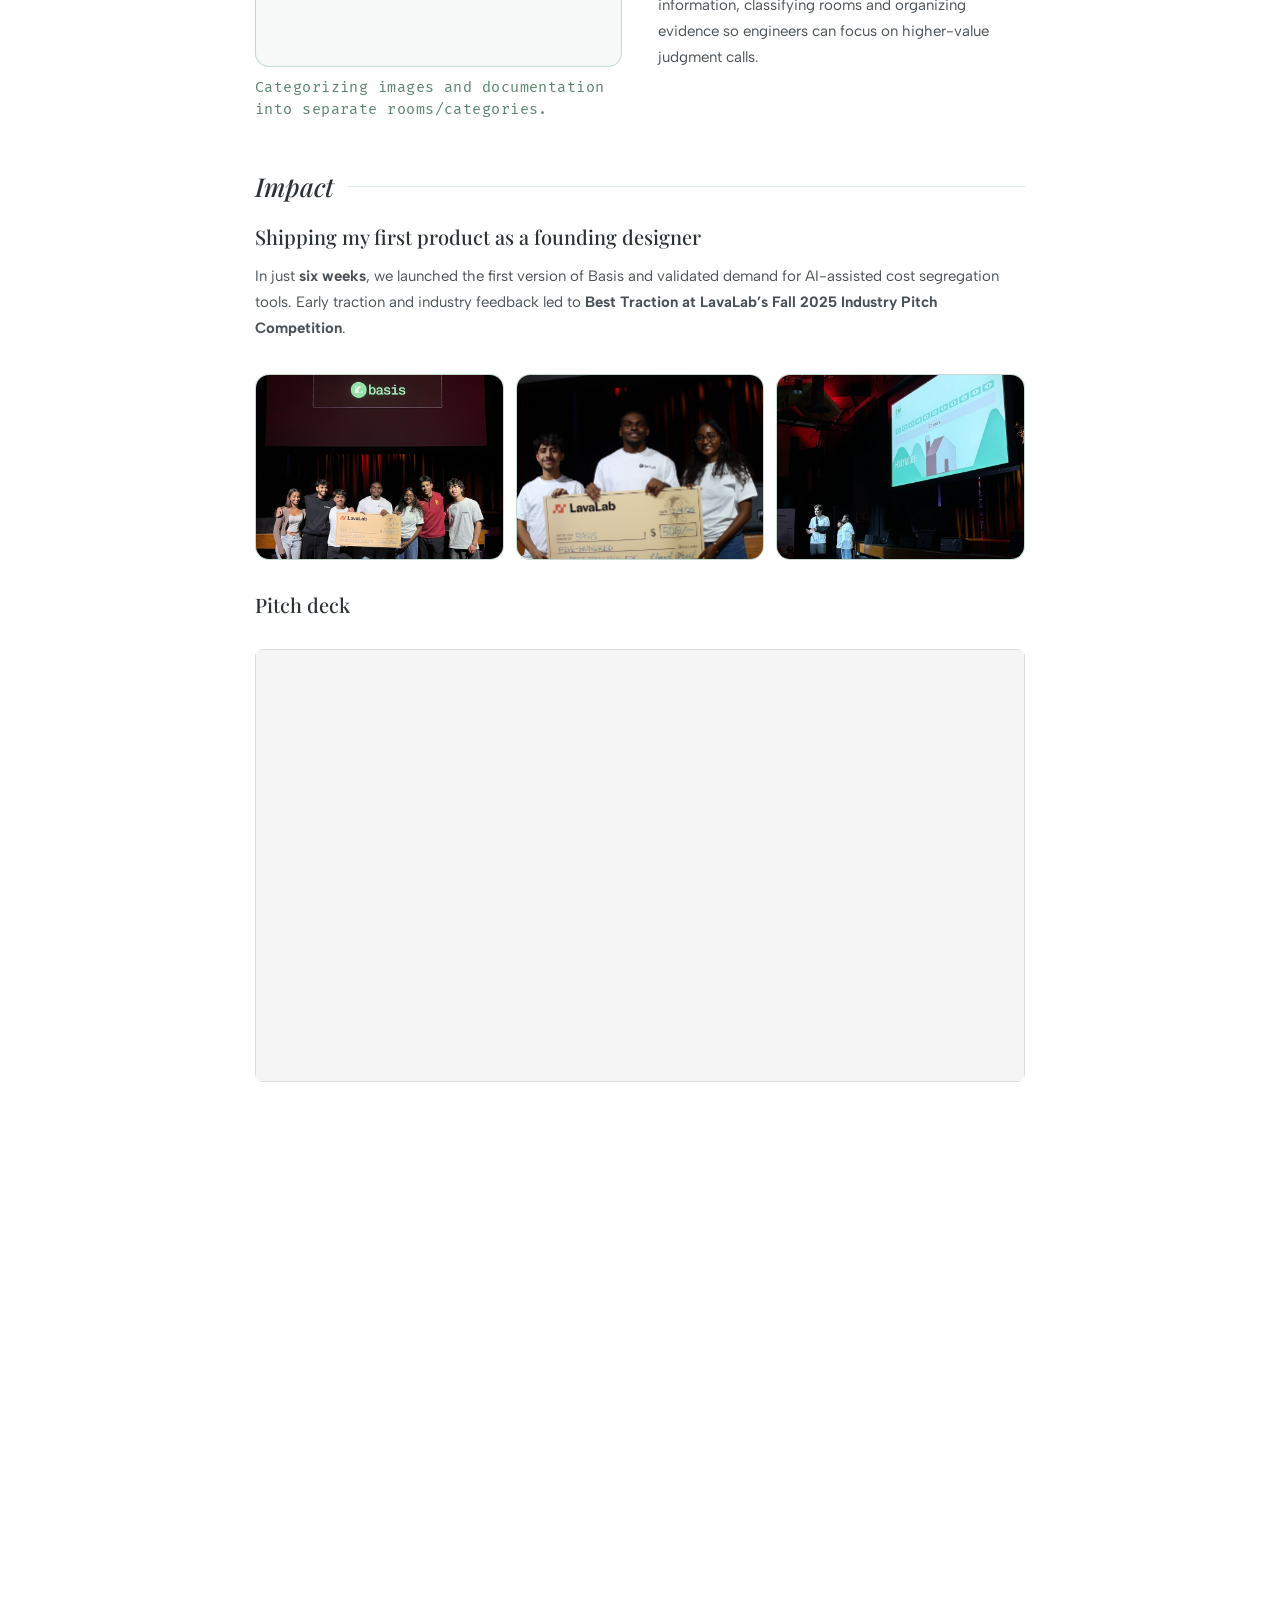
==== commit be6195c1: "Basis case study: responsive brand layout, nav scroll, and typography alignment. Stack Brand Directi" ====
--- a/basis.html
+++ b/basis.html
@@ -860,14 +860,11 @@
       body.page-basis .basis-pain-row .basis-pain-card:last-child {
         grid-column: 1 / -1;
       }
-      body.page-basis .basis-brand-split {
-        grid-template-columns: 1fr;
+      body.page-basis .basis-brand-layout {
         gap: 20px;
       }
-      body.page-basis .basis-brand-visual-stack {
-        display: grid;
-        grid-template-columns: repeat(2, minmax(0, 1fr));
-        gap: 16px;
+      body.page-basis .basis-brand-branding-row {
+        gap: 12px;
       }
     }
     html.theme-dark body.page-basis .basis-stat-card {
@@ -952,10 +949,10 @@
       padding-bottom: 0;
     }
     body.page-basis .basis-finding-label {
-      font-family: 'Inter', system-ui, sans-serif;
+      font-family: 'Fira Mono', monospace;
       font-size: 11px;
-      font-weight: 600;
-      letter-spacing: 0.1em;
+      font-weight: 500;
+      letter-spacing: 0.12em;
       text-transform: uppercase;
       color: #03796e;
       margin: 0 0 14px;
@@ -966,9 +963,11 @@
       gap: 16px 20px;
     }
     body.page-basis .basis-finding-col-label {
-      font-family: 'Inter', system-ui, sans-serif;
-      font-size: 13px;
-      font-weight: 600;
+      font-family: 'Fira Mono', monospace;
+      font-size: 12px;
+      font-weight: 500;
+      letter-spacing: 0.06em;
+      text-transform: uppercase;
       color: #03796e;
       margin: 0 0 8px;
     }
@@ -1027,9 +1026,10 @@
       border-radius: 12px;
       border: 1px solid #dceceb;
       background: #e9f5ef;
-      font-family: 'Instrument Sans', system-ui, sans-serif;
+      font-family: 'Playfair Display', Georgia, serif;
       font-size: 20px;
-      font-weight: 400;
+      font-weight: 500;
+      font-style: normal;
       line-height: 1.45;
       color: #202020;
     }
@@ -1077,9 +1077,10 @@
       min-width: 0;
     }
     body.page-basis .basis-compete-block-title {
-      font-family: 'Instrument Sans', system-ui, sans-serif;
-      font-size: 18px;
-      font-weight: 700;
+      font-family: 'Playfair Display', Georgia, serif;
+      font-size: 20px;
+      font-weight: 500;
+      font-style: normal;
       color: #202020;
       margin: 0 0 12px;
       line-height: 1.3;
@@ -1108,9 +1109,10 @@
       border-radius: 8px;
     }
     body.page-basis .basis-compete-takeaway-h {
-      font-family: 'Instrument Sans', system-ui, sans-serif;
-      font-size: 18px;
-      font-weight: 700;
+      font-family: 'Playfair Display', Georgia, serif;
+      font-size: 20px;
+      font-weight: 500;
+      font-style: normal;
       color: #202020;
       margin: 2em 0 1em;
       line-height: 1.3;
@@ -1173,20 +1175,19 @@
       }
     }
 
-    body.page-basis #brand .basis-brand-intro {
-      font-family: 'Instrument Sans', system-ui, sans-serif;
-      font-size: 20px;
-      font-weight: 400;
-      line-height: 1.45;
-      color: #202020;
-      max-width: 640px;
-      margin: 0 0 2em;
-    }
-    body.page-basis .basis-brand-split {
+    /* Brand Direction layout (typography for intro/body/captions: case-study-themes.css) */
+    body.page-basis .basis-brand-layout {
       display: grid;
       grid-template-columns: minmax(0, 11fr) minmax(0, 9fr);
-      gap: 32px 40px;
+      grid-template-areas:
+        'brandcopy brandpair'
+        'brandsys brandsys';
+      gap: 28px 40px;
       align-items: start;
+    }
+    body.page-basis .basis-brand-text-block {
+      grid-area: brandcopy;
+      min-width: 0;
     }
     body.page-basis .basis-brand-pillars {
       min-width: 0;
@@ -1195,23 +1196,16 @@
       margin-top: 40px;
     }
     body.page-basis .basis-brand-pillar-label {
-      font-family: 'Inter', system-ui, sans-serif;
+      font-family: 'Fira Mono', monospace;
       font-size: 11px;
-      font-weight: 600;
-      letter-spacing: 0.1em;
+      font-weight: 500;
+      letter-spacing: 0.12em;
       text-transform: uppercase;
       color: #03796e;
       margin: 0 0 16px;
     }
-    body.page-basis .basis-brand-pillar-text {
-      font-family: 'Inter', system-ui, sans-serif;
-      font-size: 14px;
-      font-weight: 400;
-      line-height: 1.55;
-      color: #6f6f6f;
-      margin: 0;
-    }
-    body.page-basis .basis-brand-visual-stack {
+    body.page-basis .basis-brand-branding-row {
+      grid-area: brandpair;
       display: flex;
       flex-direction: column;
       gap: 24px;
@@ -1233,17 +1227,10 @@
       object-fit: contain;
       border-radius: 8px;
     }
-    body.page-basis #brand .basis-brand-cap {
-      font-family: 'Inter', system-ui, sans-serif;
-      font-size: 12px;
-      font-weight: 400;
-      line-height: 1.45;
-      color: #6f6f6f;
-      margin: 10px 0 0;
-      text-align: center;
-    }
     body.page-basis .basis-brand-full {
-      margin: 24px 0 0;
+      grid-area: brandsys;
+      margin: 0;
+      display: block;
       width: 100%;
       max-width: 100%;
       box-sizing: border-box;
@@ -1257,14 +1244,25 @@
       object-fit: contain;
       border-radius: 8px;
     }
+    /* Brand: stack text full width, then 2-up branding, then design system (tablet + phone) */
+    @media (max-width: 1024px) {
+      body.page-basis .basis-brand-layout {
+        grid-template-columns: 1fr;
+        grid-template-areas:
+          'brandcopy'
+          'brandpair'
+          'brandsys';
+        gap: 24px;
+      }
+      body.page-basis .basis-brand-branding-row {
+        display: grid;
+        grid-template-columns: repeat(2, minmax(0, 1fr));
+        gap: 16px;
+      }
+    }
     @media (max-width: 900px) {
-      body.page-basis .basis-brand-split {
-        grid-template-columns: minmax(0, 11fr) minmax(0, 9fr);
+      body.page-basis .basis-brand-layout {
         gap: 20px;
-      }
-      body.page-basis #brand .basis-brand-intro {
-        font-size: 18px;
-        margin-bottom: 1.4em;
       }
       body.page-basis .basis-brand-pillar + .basis-brand-pillar {
         margin-top: 24px;
@@ -1272,19 +1270,6 @@
       body.page-basis .basis-brand-pillar-label {
         font-size: 10px;
         margin-bottom: 10px;
-      }
-      body.page-basis .basis-brand-pillar-text {
-        font-size: 13px;
-        line-height: 1.45;
-      }
-      body.page-basis .basis-brand-visual-stack {
-        gap: 16px;
-      }
-      body.page-basis #brand .basis-brand-cap {
-        font-size: 11px;
-      }
-      body.page-basis .basis-brand-full {
-        margin-top: 16px;
       }
     }
 
@@ -1296,18 +1281,13 @@
     html.theme-dark body.page-basis .basis-compete-takeaway-h {
       color: #e4eaee;
     }
-    html.theme-dark body.page-basis #brand .basis-brand-intro {
-      color: #e4eaee;
-    }
     html.theme-dark body.page-basis .basis-brand-pillar-label {
       color: #8ee0d4;
     }
     html.theme-dark body.page-basis #research .basis-finding-col-body,
     html.theme-dark body.page-basis .basis-finding-cap,
     html.theme-dark body.page-basis .basis-compete-desc,
-    html.theme-dark body.page-basis .basis-compete-block-body,
-    html.theme-dark body.page-basis #brand .basis-brand-cap,
-    html.theme-dark body.page-basis .basis-brand-pillar-text {
+    html.theme-dark body.page-basis .basis-compete-block-body {
       color: #a8b4bd;
     }
     html.theme-dark body.page-basis .basis-finding {
@@ -1338,19 +1318,20 @@
       margin: 0 0 40px;
     }
     body.page-basis #iterations .basis-iter-feature-label {
-      font-family: 'Inter', system-ui, sans-serif;
+      font-family: 'Fira Mono', monospace;
       font-size: 11px;
-      font-weight: 600;
-      letter-spacing: 0.1em;
+      font-weight: 500;
+      letter-spacing: 0.12em;
       text-transform: uppercase;
       color: #03796e;
       margin: 0 0 8px;
     }
     body.page-basis #iterations .basis-iter-feature-title {
-      font-family: 'Instrument Sans', system-ui, sans-serif;
-      font-size: 24px;
-      font-weight: 700;
-      line-height: 1.25;
+      font-family: 'Playfair Display', Georgia, serif;
+      font-size: clamp(1.125rem, 3.2vw, 1.5rem);
+      font-weight: 500;
+      font-style: normal;
+      line-height: 1.3;
       color: #202020;
       margin: 0 0 12px;
     }
@@ -1992,24 +1973,25 @@
 
           <section id="brand" class="case-section case-anchor" data-reveal>
             <h2 class="case-h2">Brand Direction</h2>
-            <p class="basis-brand-intro">Six weeks in, we scrapped the brand. It looked like a startup. It needed to look like a tool.</p>
-
-            <div class="basis-brand-split">
-              <div class="basis-brand-pillars">
-                <div class="basis-brand-pillar">
-                  <p class="basis-brand-pillar-label">Color</p>
-                  <p class="basis-brand-pillar-text">Most competitors defaulted to blue. We went green deliberately, green signals money, growth, and financial precision. The warm browns and dusty rose accents add a wallet-and-wealth association, grounded in what the industry actually does. The palette stays muted for extended screen time, engineers spend hours in this tool.</p>
-                </div>
-                <div class="basis-brand-pillar">
-                  <p class="basis-brand-pillar-label">Logo</p>
-                  <p class="basis-brand-pillar-text">The rounded square motif used throughout the UI, in cards, tags, and inputs, is carried directly into the logo mark. The shape also echoes a document, a form, a data field, the exact artifacts engineers work with every day.</p>
-                </div>
-                <div class="basis-brand-pillar">
-                  <p class="basis-brand-pillar-label">Design system</p>
-                  <p class="basis-brand-pillar-text">We added tags throughout the design system to make components skimmable at a glance, so the team could move fast without hunting for the right element.</p>
-                </div>
-              </div>
-              <div class="basis-brand-visual-stack">
+            <div class="basis-brand-layout">
+              <div class="basis-brand-text-block">
+                <p class="basis-brand-intro">Six weeks in, we scrapped the brand. It looked like a startup. It needed to look like a tool.</p>
+                <div class="basis-brand-pillars">
+                  <div class="basis-brand-pillar">
+                    <p class="basis-brand-pillar-label">Color</p>
+                    <p class="basis-brand-pillar-text">Most competitors defaulted to blue. We went green deliberately, green signals money, growth, and financial precision. The warm browns and dusty rose accents add a wallet-and-wealth association, grounded in what the industry actually does. The palette stays muted for extended screen time, engineers spend hours in this tool.</p>
+                  </div>
+                  <div class="basis-brand-pillar">
+                    <p class="basis-brand-pillar-label">Logo</p>
+                    <p class="basis-brand-pillar-text">The rounded square motif used throughout the UI, in cards, tags, and inputs, is carried directly into the logo mark. The shape also echoes a document, a form, a data field, the exact artifacts engineers work with every day.</p>
+                  </div>
+                  <div class="basis-brand-pillar">
+                    <p class="basis-brand-pillar-label">Design system</p>
+                    <p class="basis-brand-pillar-text">We added tags throughout the design system to make components skimmable at a glance, so the team could move fast without hunting for the right element.</p>
+                  </div>
+                </div>
+              </div>
+              <div class="basis-brand-branding-row" aria-label="Brand direction explorations">
                 <figure class="basis-brand-visual-item">
                   <img class="basis-brand-visual-img" src="basis-images/Brand%201.png" alt="Brand direction option 1" loading="lazy" />
                   <figcaption class="basis-brand-cap">Initial branding</figcaption>
@@ -2019,11 +2001,11 @@
                   <figcaption class="basis-brand-cap">Final branding</figcaption>
                 </figure>
               </div>
+              <figure class="basis-brand-full">
+                <img class="basis-brand-full-img" src="basis-images/design_system-basis.png" alt="Basis design system overview" loading="lazy" />
+                <figcaption class="basis-brand-cap">Final design system</figcaption>
+              </figure>
             </div>
-            <figure class="basis-brand-full">
-              <img class="basis-brand-full-img" src="basis-images/design_system-basis.png" alt="Basis design system overview" loading="lazy" />
-              <figcaption class="basis-brand-cap">Final design system</figcaption>
-            </figure>
           </section>
 
           <section id="iterations" class="case-section case-anchor" data-reveal>
--- a/styles.css
+++ b/styles.css
@@ -614,21 +614,32 @@
     min-width: 0;
     box-sizing: border-box;
   }
+  /* One horizontal row: scroll the pill strip instead of wrapping */
   .nav-wrap {
     padding-top: 0;
     width: 100%;
     max-width: 100%;
     min-width: 0;
-    justify-content: center;
-    overflow-x: visible;
+    justify-content: flex-start;
+    overflow-x: auto;
+    overflow-y: hidden;
+    -webkit-overflow-scrolling: touch;
+    scrollbar-width: none;
+  }
+  .nav-wrap::-webkit-scrollbar {
+    display: none;
   }
   nav.pill {
-    flex-wrap: wrap;
-    justify-content: center;
+    flex-wrap: nowrap;
+    justify-content: flex-start;
+    align-items: center;
     align-content: center;
-    row-gap: 6px;
+    flex-shrink: 0;
+    width: max-content;
+    min-width: min-content;
+    max-width: none;
+    row-gap: 0;
     column-gap: 0;
-    max-width: 100%;
     padding: 3px;
   }
   nav.pill .nav-item {
--- a/case-study-themes.css
+++ b/case-study-themes.css
@@ -458,3 +458,48 @@
 }
 
 /* Subnav mobile layout (single row + horizontal scroll, 24px gutters) lives in styles.css for all .page-case-study pages. */
+
+/* Basis case study — Brand Direction copy matches global case study body/caption typography */
+body.page-basis.page-case-study #brand .basis-brand-intro {
+  font-family: 'Albert Sans', system-ui, sans-serif;
+  font-size: 15px;
+  line-height: 1.75;
+  font-weight: 400;
+  color: #4a5156;
+  max-width: none;
+  margin: 0 0 1.25em;
+}
+body.page-basis.page-case-study .basis-brand-pillar-text {
+  font-family: 'Albert Sans', system-ui, sans-serif;
+  font-size: 15px;
+  line-height: 1.75;
+  font-weight: 400;
+  color: #4a5156;
+  margin: 0;
+}
+body.page-basis.page-case-study #brand .basis-brand-cap {
+  font-family: 'Albert Sans', system-ui, sans-serif;
+  font-size: 13px;
+  line-height: 1.45;
+  font-weight: 400;
+  color: #5c8571;
+  margin: 10px 0 0;
+  text-align: center;
+}
+@media (max-width: 900px) {
+  body.page-basis.page-case-study #brand .basis-brand-intro,
+  body.page-basis.page-case-study .basis-brand-pillar-text {
+    font-size: 14px;
+    line-height: 1.65;
+  }
+  body.page-basis.page-case-study #brand .basis-brand-cap {
+    font-size: 12px;
+  }
+}
+html.theme-dark body.page-basis.page-case-study #brand .basis-brand-intro,
+html.theme-dark body.page-basis.page-case-study .basis-brand-pillar-text {
+  color: #a8b4bd;
+}
+html.theme-dark body.page-basis.page-case-study #brand .basis-brand-cap {
+  color: #8fb3a0;
+}
